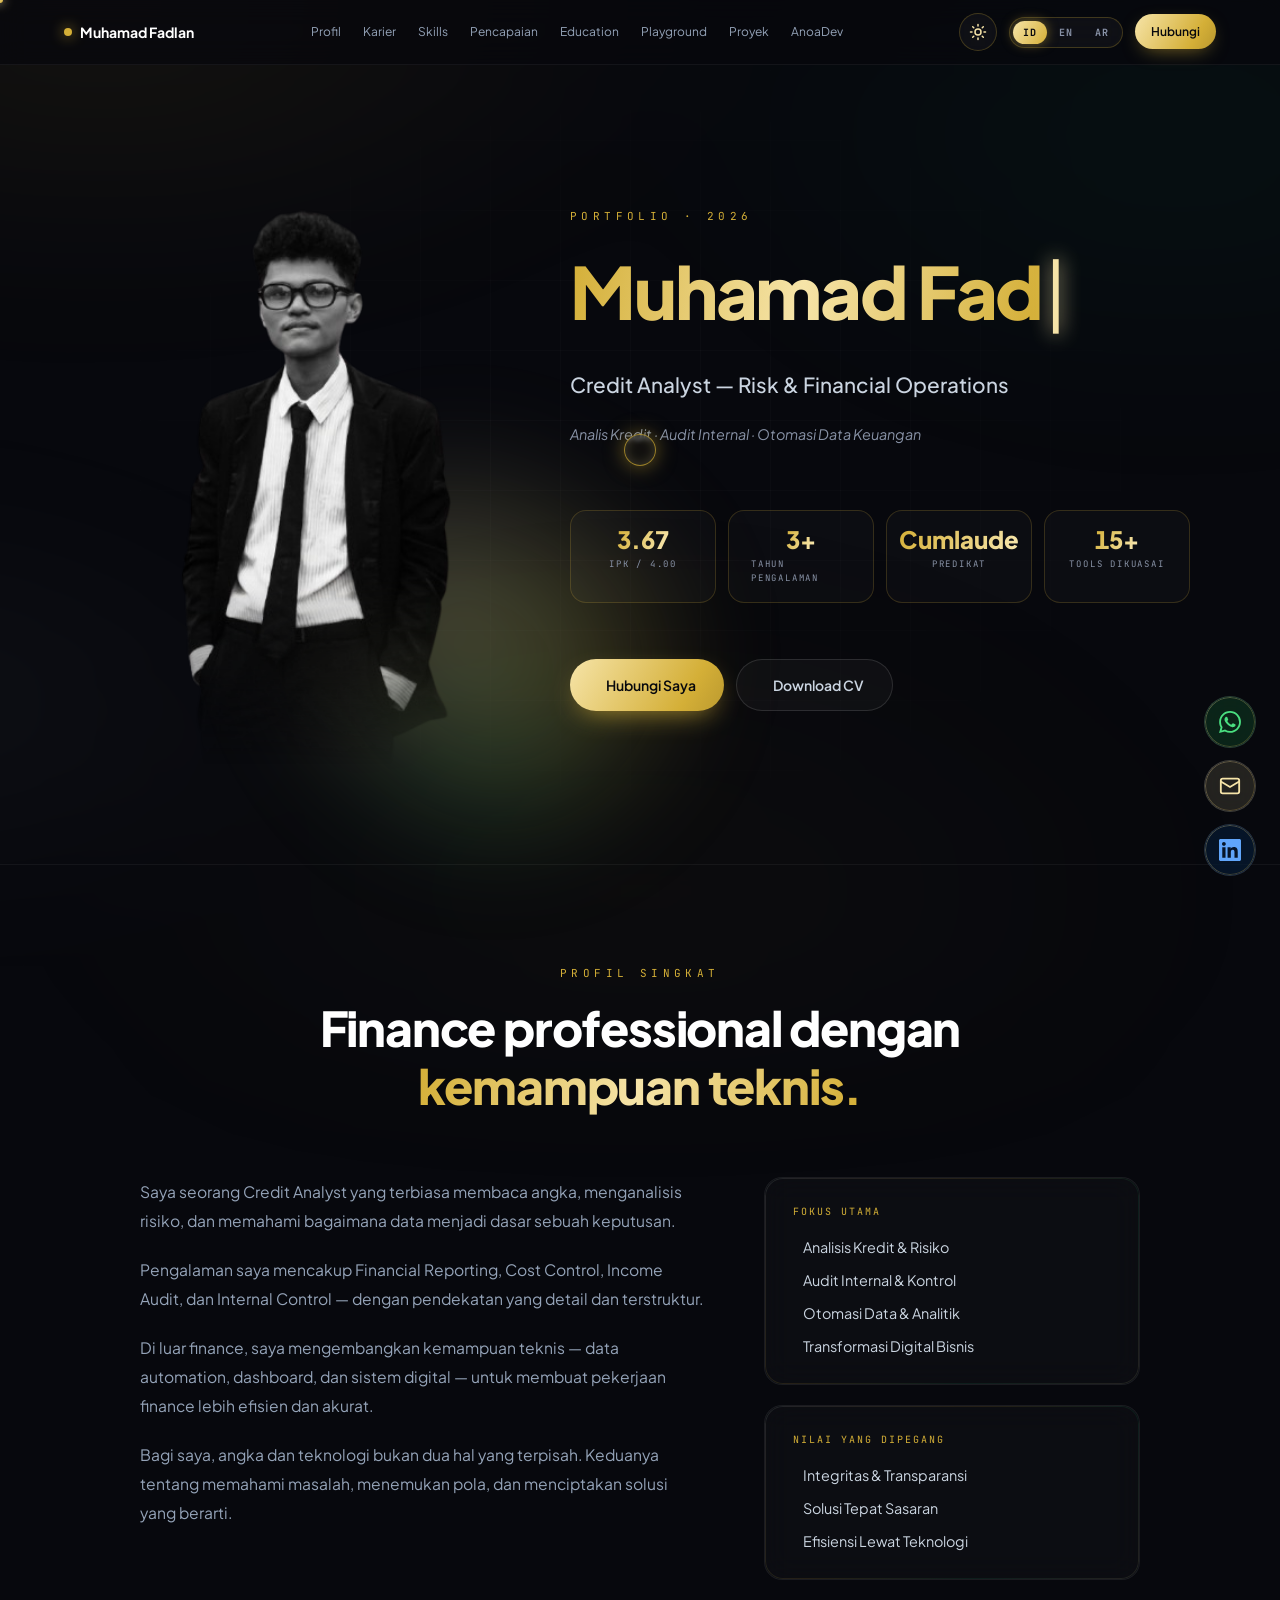
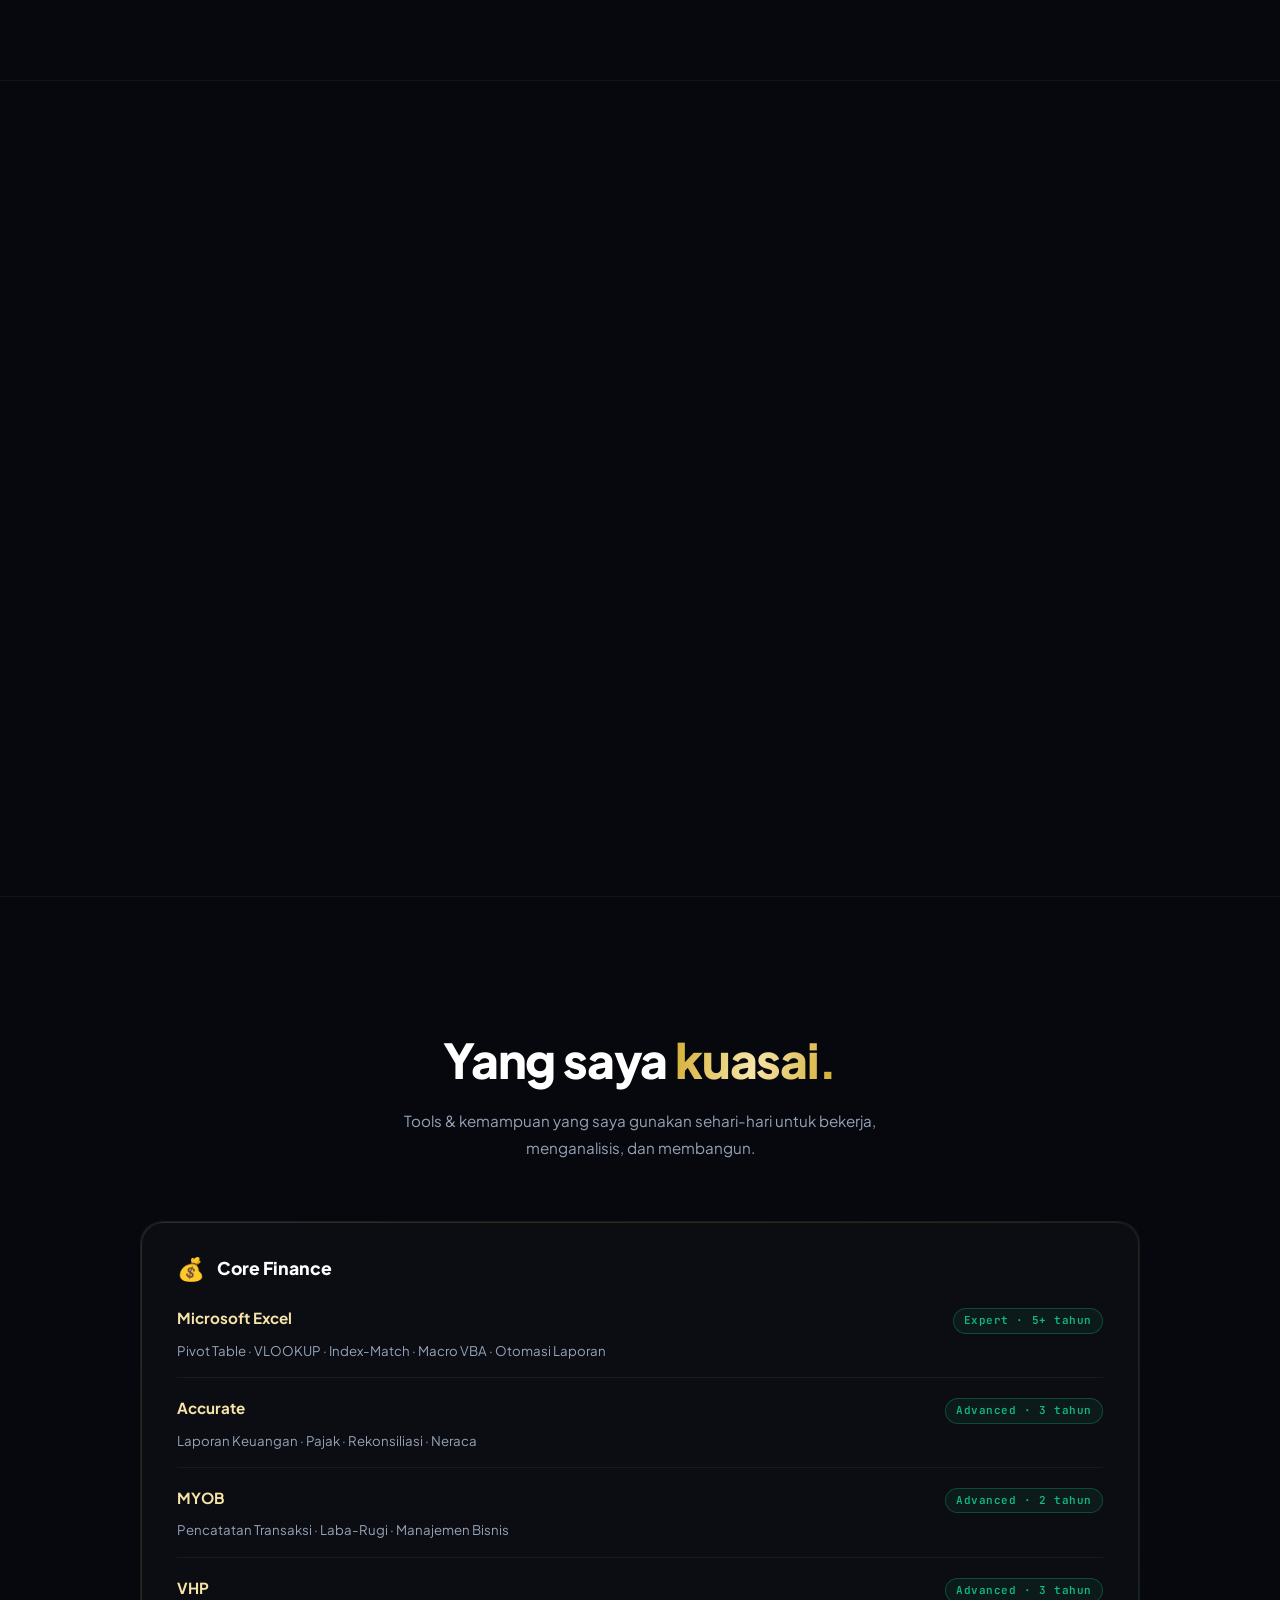
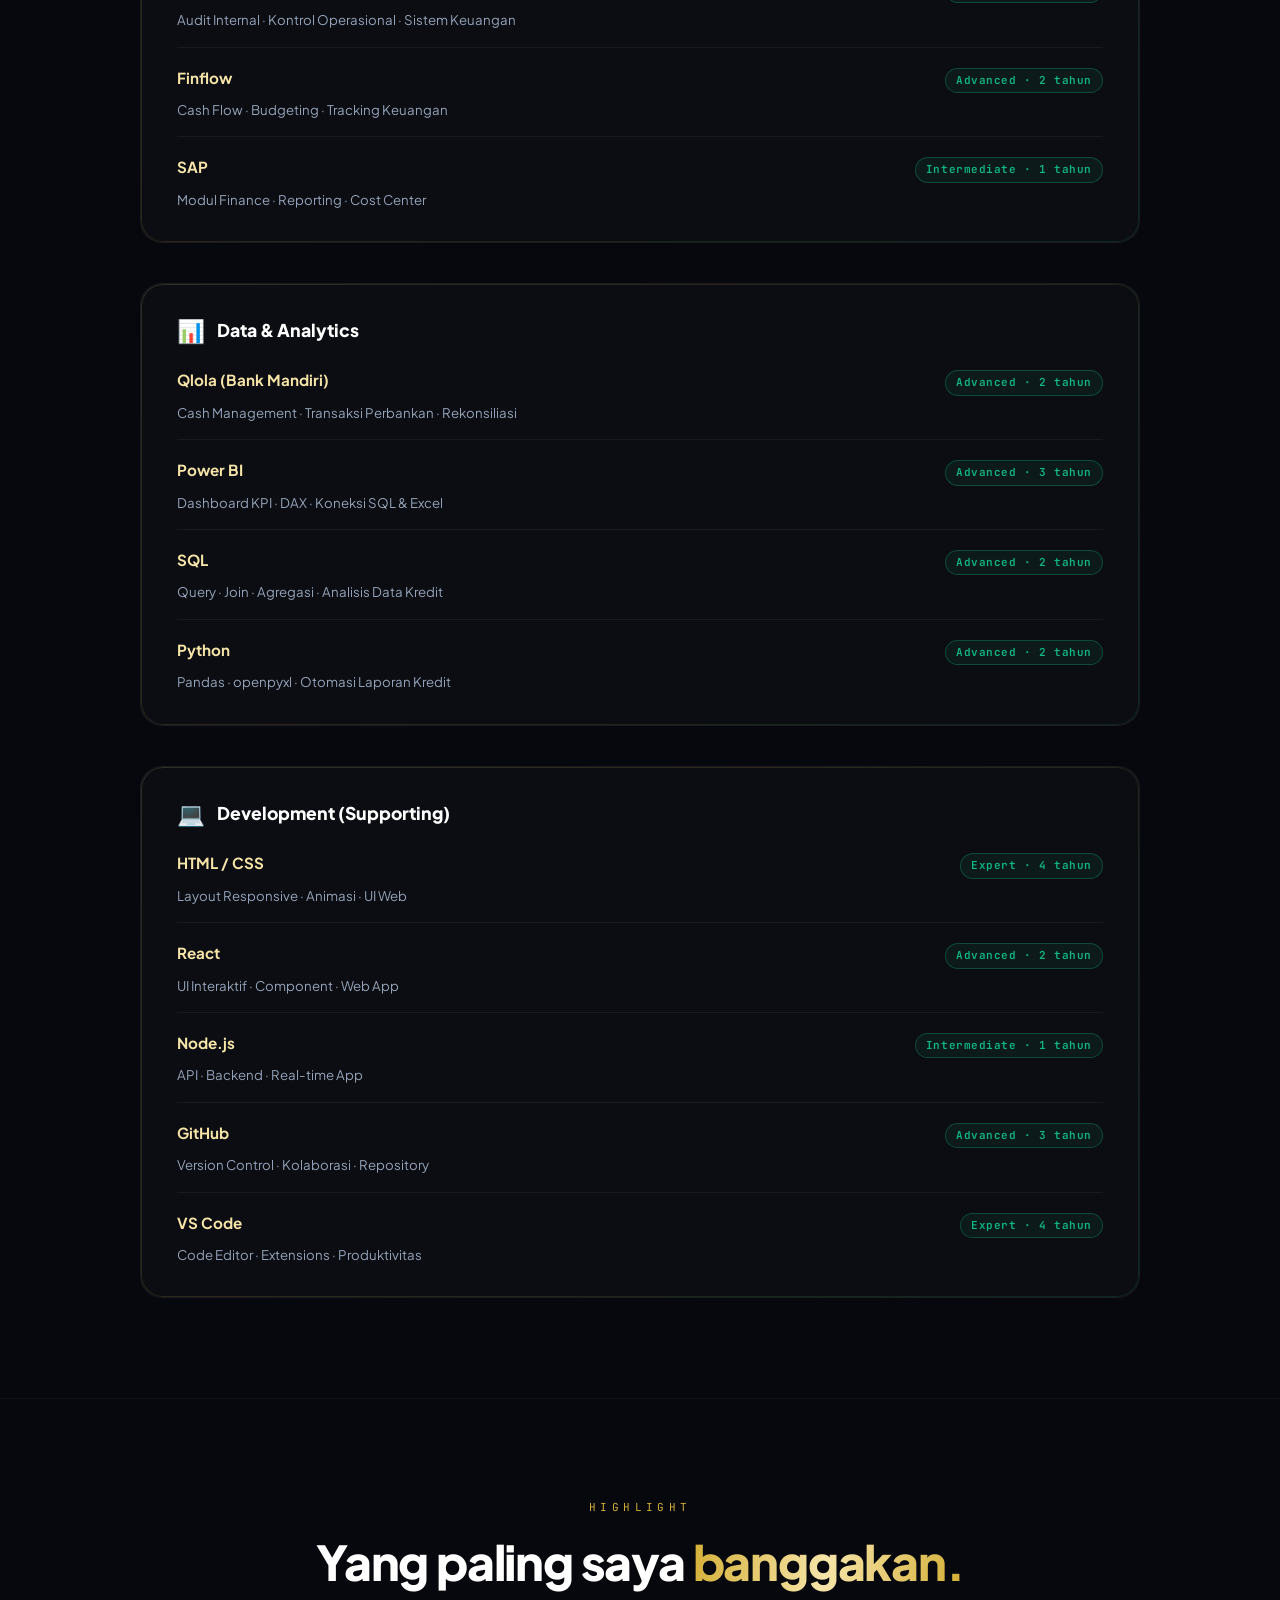
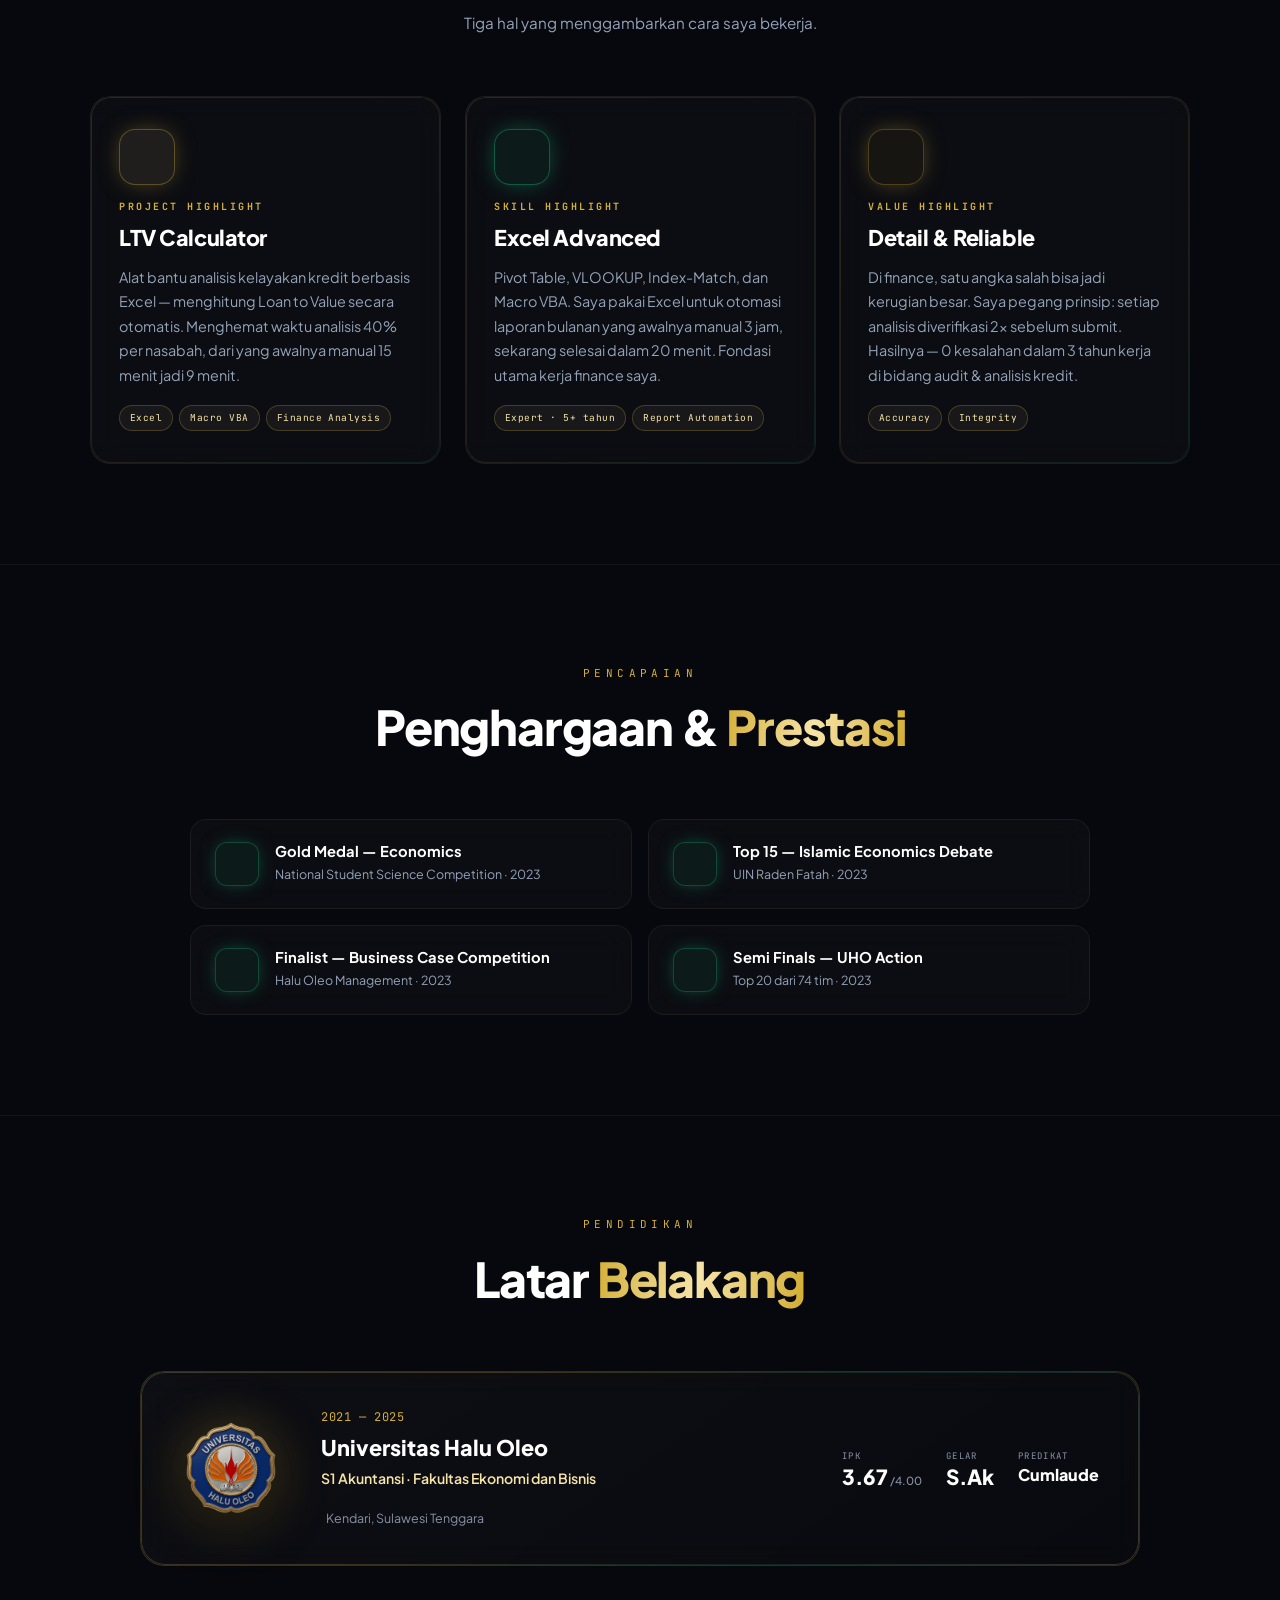
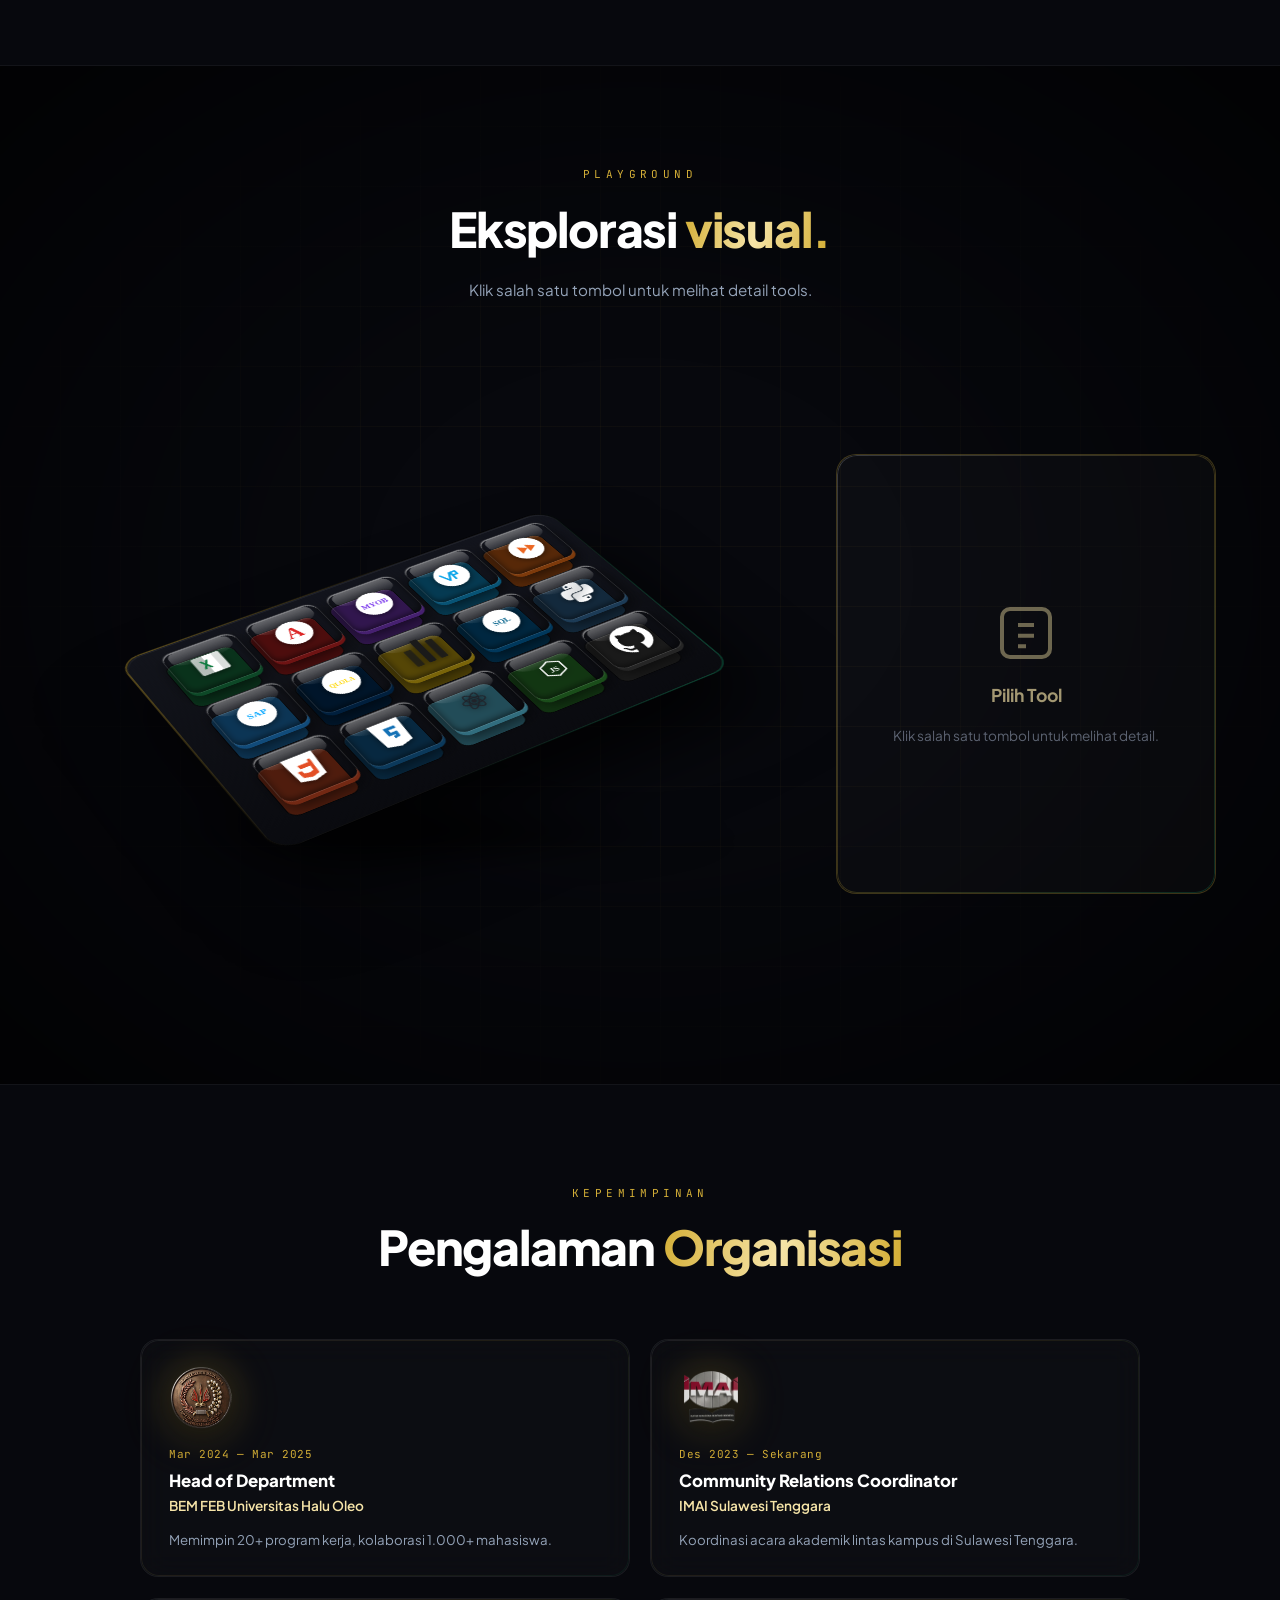
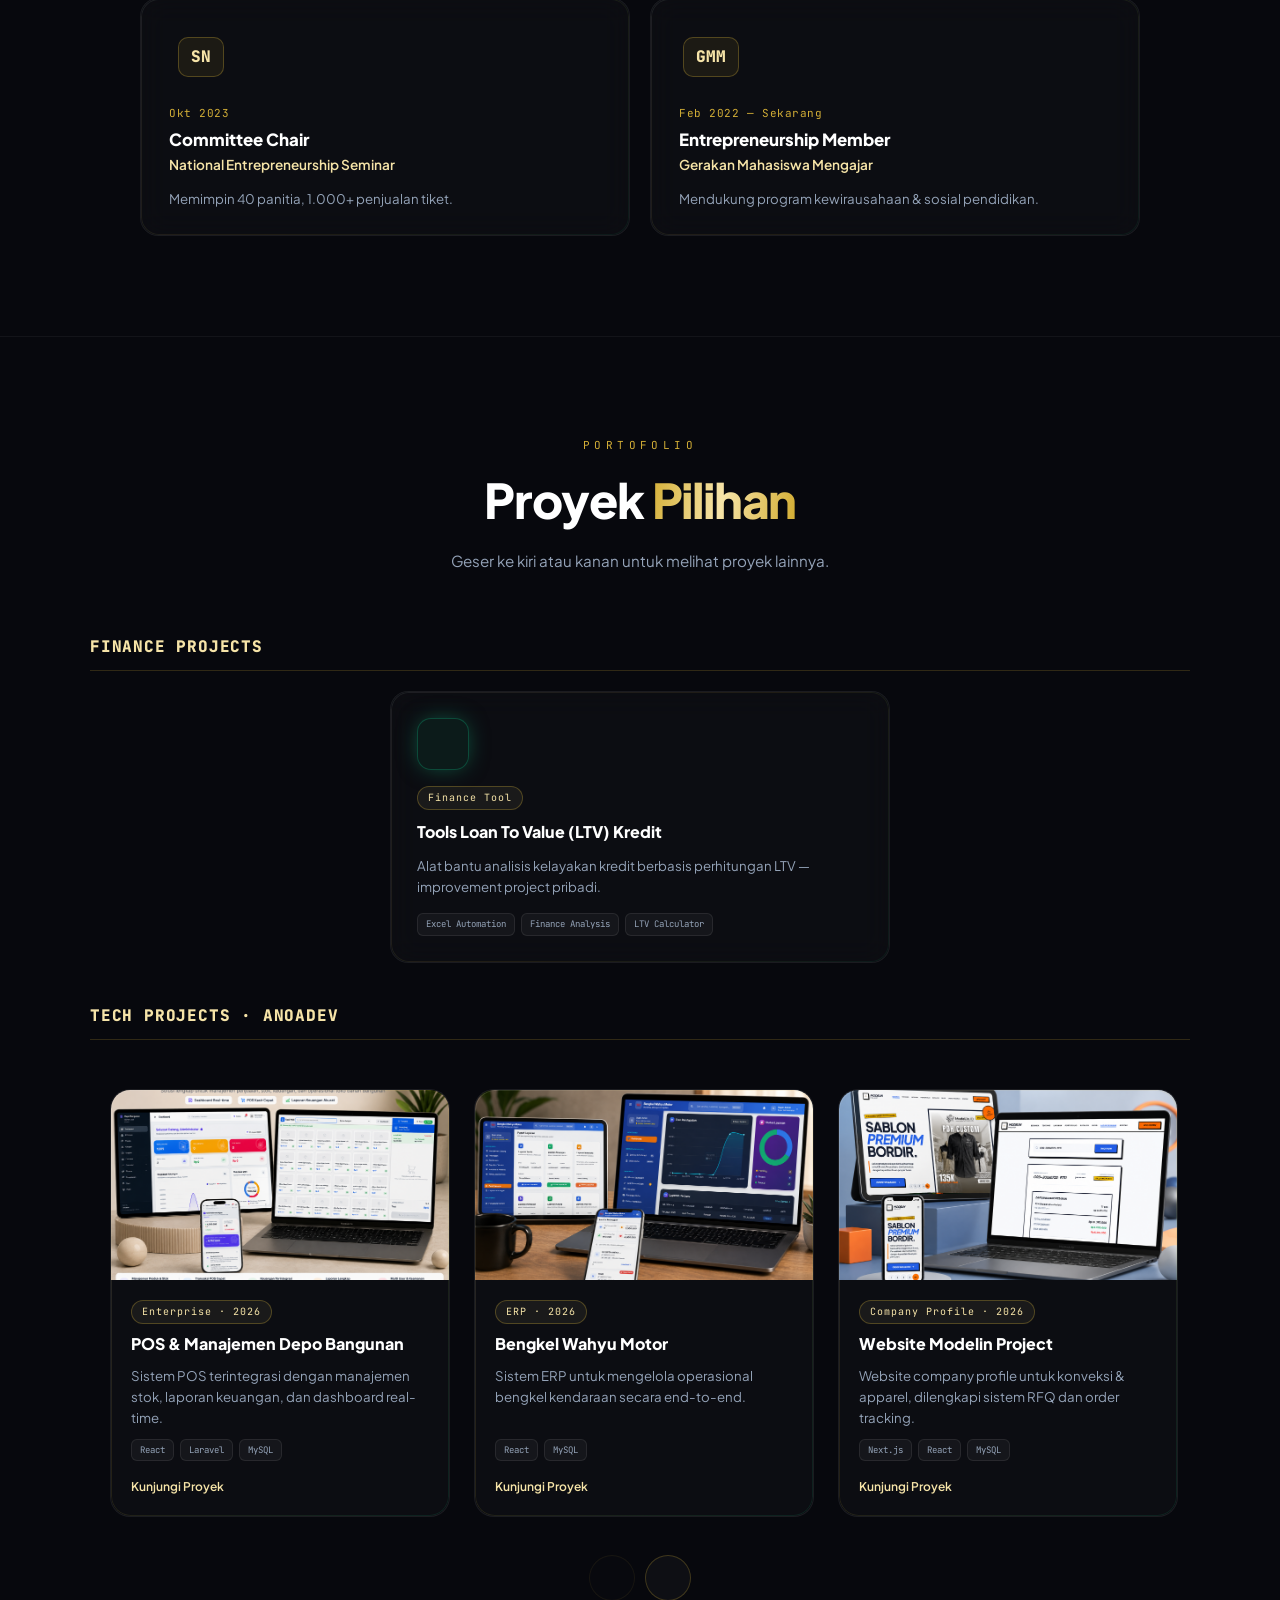
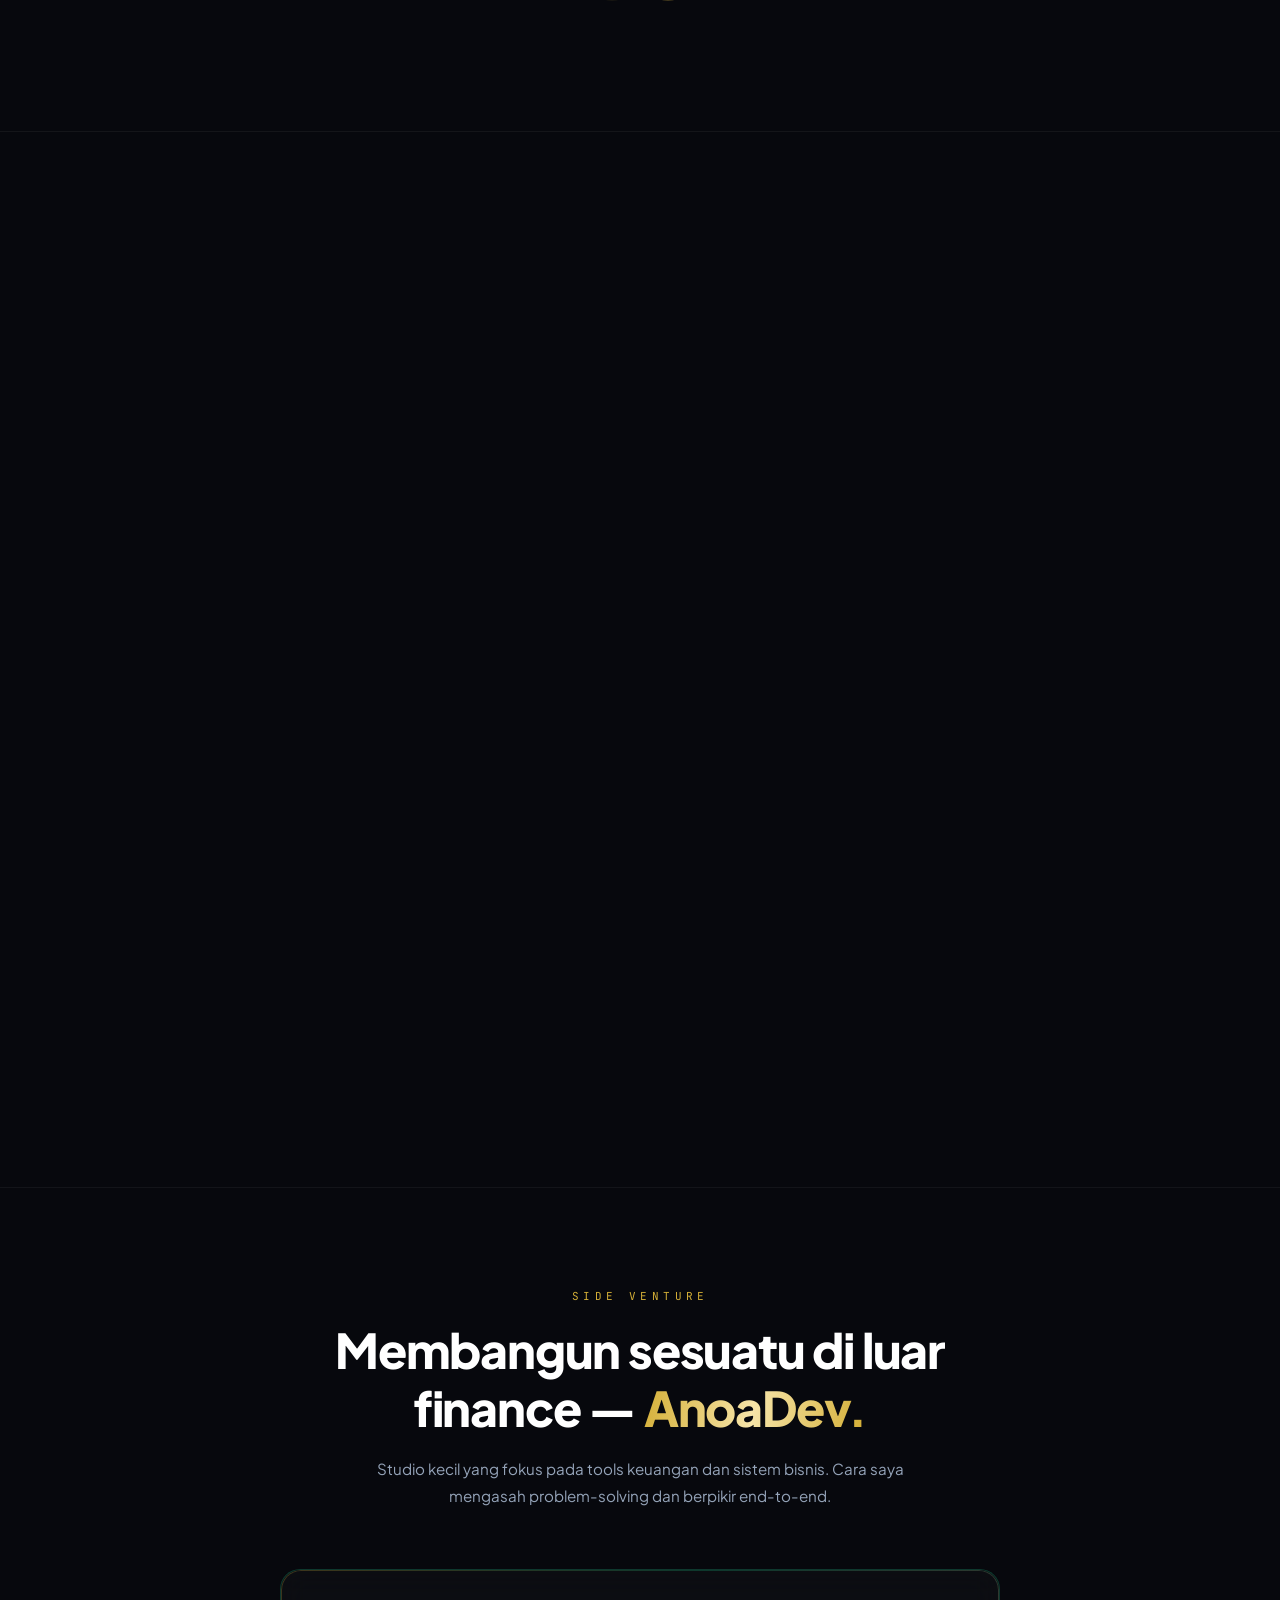
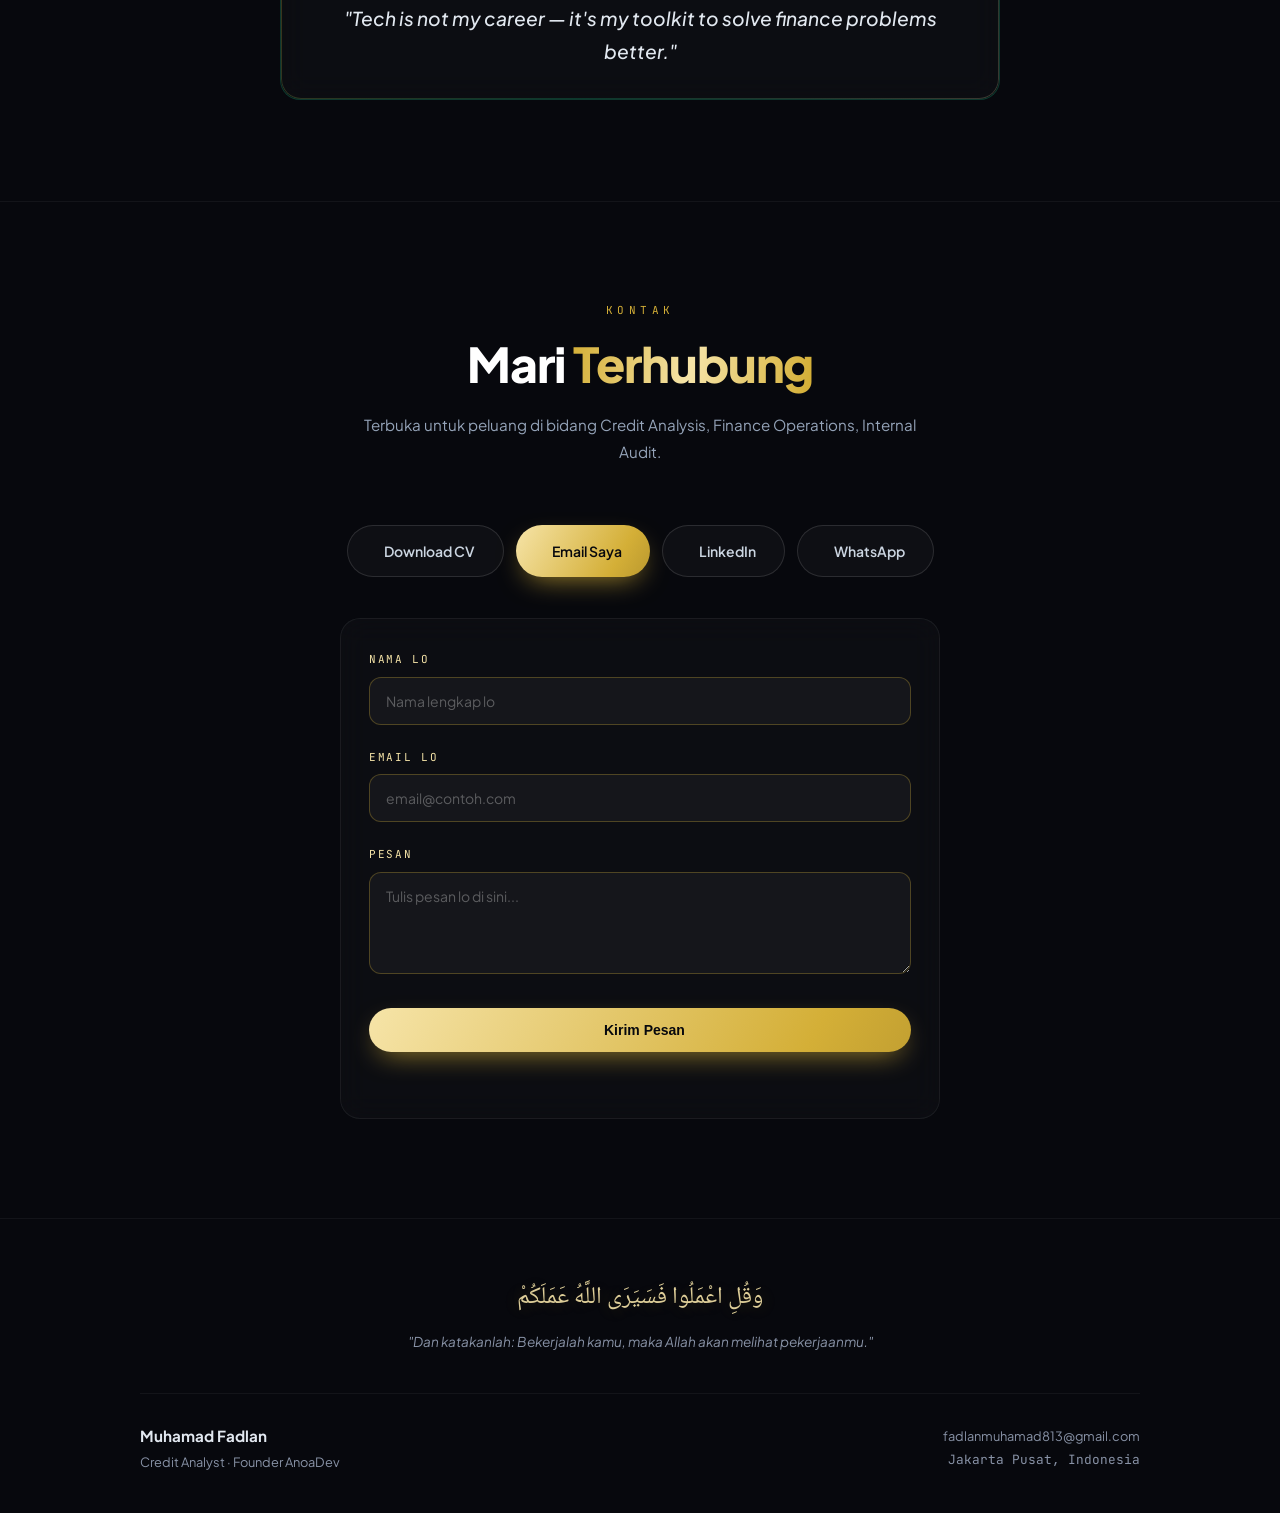
==== index.html @ ef78299b "Tambah form kontak & fix CSS" ====
<!doctype html>
<html lang="id">
  <head>
    <meta charset="UTF-8" />
    <meta name="viewport" content="width=device-width, initial-scale=1.0" />
    <title>Muhamad Fadlan — Credit Analyst & Financial Operations</title>
    <link rel="icon" type="image/png" href="foto logo fadlan/anoadev.png" />

    <meta property="og:type" content="website" />
    <meta property="og:title" content="Muhamad Fadlan — Credit Analyst" />
    <meta
      property="og:description"
      content="Credit Analyst & Financial Operations. Analisis kredit, audit internal, dan otomasi data."
    />
    <meta property="og:image" content="foto logo fadlan/fadlan-1.png" />
    <meta property="og:url" content="https://fadlan.dev" />
    <meta name="twitter:card" content="summary_large_image" />
    <meta name="twitter:title" content="Muhamad Fadlan — Credit Analyst" />
    <meta
      name="twitter:description"
      content="Credit Analyst & Financial Operations"
    />
    <meta name="twitter:image" content="foto logo fadlan/fadlan-1.png" />
    <meta
      name="description"
      content="Portfolio Muhamad Fadlan — Credit Analyst Centralized di WOM Finance. Ahli analisis kredit, audit internal, dan transformasi digital."
    />
    <meta name="author" content="Muhamad Fadlan" />
    <meta
      name="keywords"
      content="Credit Analyst, Muhamad Fadlan, Finance, Audit, Portfolio"
    />

    <script src="https://cdn.tailwindcss.com"></script>
    <link
      href="https://fonts.googleapis.com/css2?family=Plus+Jakarta+Sans:wght@300;400;500;600;700;800&family=JetBrains+Mono:wght@400;500&family=Noto+Naskh+Arabic:wght@400;700&display=swap"
      rel="stylesheet"
    />
    <script src="https://unpkg.com/lucide@latest"></script>

    <link rel="stylesheet" href="style.css" />
  </head>
  <body>
    <!-- SCROLL PROGRESS BAR -->
    <div class="scroll-progress" id="scrollProgress"></div>

    <!-- PARTICLE BACKGROUND -->
    <div class="particles-bg" id="particlesBg" aria-hidden="true"></div>

    <!-- CUSTOM CURSOR -->
    <div class="custom-cursor" id="customCursor"></div>
    <div class="custom-cursor-dot" id="customCursorDot"></div>

    <!-- LOADER -->
    <div id="loader" class="loader-screen">
      <div class="loader-aurora">
        <div class="loader-aurora-blob loader-aurora-blob--gold"></div>
        <div class="loader-aurora-blob loader-aurora-blob--emerald"></div>
        <div class="loader-aurora-blob loader-aurora-blob--gold2"></div>
      </div>
      <div class="loader-content">
        <div class="loader-logo">
          <div class="loader-line">
            <span class="loader-letter">M</span>
            <span class="loader-letter">U</span>
            <span class="loader-letter">H</span>
            <span class="loader-letter">A</span>
            <span class="loader-letter">M</span>
            <span class="loader-letter">A</span>
            <span class="loader-letter">D</span>
          </div>
          <div class="loader-line">
            <span class="loader-letter">F</span>
            <span class="loader-letter">A</span>
            <span class="loader-letter">D</span>
            <span class="loader-letter">L</span>
            <span class="loader-letter">A</span>
            <span class="loader-letter">N</span>
          </div>
        </div>
        <div class="loader-bar"><div class="loader-bar-fill"></div></div>
        <p class="loader-text">Portfolio 2026</p>
      </div>
    </div>

    <!-- HEADER -->
    <header class="site-header">
      <div class="site-header-inner">
        <a href="#top" class="site-logo">
          <span class="site-logo-dot"></span>
          <span>Muhamad Fadlan</span>
        </a>
        <nav class="site-nav">
          <a href="#profil" data-i18n="nav_profil">Profil</a>
          <a href="#karier" data-i18n="nav_karier">Karier</a>
          <a href="#skills" data-i18n="nav_skills">Skills</a>
          <a href="#pencapaian" data-i18n="nav_pencapaian">Pencapaian</a>
          <a href="#education" data-i18n="nav_education">Education</a>
          <a href="#playground" data-i18n="nav_playground">Playground</a>
          <a href="#project" data-i18n="nav_project">Proyek</a>
          <a href="#founder" data-i18n="nav_anoadev">AnoaDev</a>
        </nav>
        <div class="site-header-right">
          <button class="theme-toggle" id="themeToggle" aria-label="Ganti Tema">
            <svg
              class="theme-icon theme-icon--sun"
              xmlns="http://www.w3.org/2000/svg"
              viewBox="0 0 24 24"
              fill="none"
              stroke="currentColor"
              stroke-width="2"
              stroke-linecap="round"
              stroke-linejoin="round"
            >
              <circle cx="12" cy="12" r="4" />
              <path
                d="M12 2v2M12 20v2M4.93 4.93l1.41 1.41M17.66 17.66l1.41 1.41M2 12h2M20 12h2M6.34 17.66l-1.41 1.41M19.07 4.93l-1.41 1.41"
              />
            </svg>
            <svg
              class="theme-icon theme-icon--moon"
              xmlns="http://www.w3.org/2000/svg"
              viewBox="0 0 24 24"
              fill="none"
              stroke="currentColor"
              stroke-width="2"
              stroke-linecap="round"
              stroke-linejoin="round"
            >
              <path d="M21 12.79A9 9 0 1 1 11.21 3 7 7 0 0 0 21 12.79z" />
            </svg>
          </button>
          <div class="lang-switcher">
            <button class="lang-btn active" data-lang="id">ID</button>
            <button class="lang-btn" data-lang="en">EN</button>
            <button class="lang-btn" data-lang="ar">AR</button>
          </div>
          <a href="#kontak" class="site-cta" data-i18n="nav_kontak">Hubungi</a>
        </div>
      </div>
    </header>

    <!-- HERO -->
    <section id="top" class="hero-minimal">
      <div class="container-x">
        <div class="hero-layout">
          <div class="hero-photo-wrap">
            <div class="hero-photo-aura" data-parallax="0.3"></div>
            <img
              src="foto logo fadlan/fadlan-1.png"
              alt="Muhamad Fadlan"
              class="hero-photo"
              data-parallax="0.15"
              onerror="
                this.style.display = 'none';
                this.nextElementSibling.style.display = 'flex';
              "
            />
            <div class="hero-photo-fallback" style="display: none">
              <i
                data-lucide="user"
                class="w-12 h-12"
                style="color: #f6e4a8"
              ></i>
              <p class="mono text-xs" style="color: #f6e4a8">Foto belum ada</p>
            </div>
          </div>
          <div class="hero-text-wrap">
            <p class="hero-bismillah">بِسْمِ اللَّهِ الرَّحْمَٰنِ الرَّحِيمِ</p>
            <p class="hero-eyebrow reveal" data-i18n="hero_eyebrow">
              Portfolio · 2026
            </p>
            <h1 class="hero-title-minimal reveal">
              <span class="chrome-text" id="typingName"></span
              ><span class="typing-cursor">|</span>
            </h1>
            <p class="hero-role reveal" data-i18n="hero_role">
              Credit Analyst · Risk & Financial Operations
            </p>
            <p class="hero-role-id reveal" data-i18n="hero_role_id">
              Fokus di analisis kredit, audit internal, dan otomasi data
            </p>
            <div class="hero-stats reveal">
              <div class="hero-stat">
                <span
                  class="hero-stat-value"
                  data-count="3.67"
                  data-decimals="2"
                  >0</span
                >
                <span class="hero-stat-label" data-i18n="stat_ipk"
                  >IPK / 4.00</span
                >
              </div>
              <div class="hero-stat">
                <span class="hero-stat-value" data-count="3" data-suffix="+"
                  >0</span
                >
                <span class="hero-stat-label" data-i18n="stat_exp"
                  >Tahun Pengalaman</span
                >
              </div>
              <div class="hero-stat">
                <span class="hero-stat-value" data-text="Cumlaude"
                  >Cumlaude</span
                >
                <span class="hero-stat-label" data-i18n="stat_predikat"
                  >Predikat</span
                >
              </div>
              <div class="hero-stat">
                <span class="hero-stat-value" data-count="15" data-suffix="+"
                  >0</span
                >
                <span class="hero-stat-label" data-i18n="stat_tools"
                  >Tools Dikuasai</span
                >
              </div>
            </div>
            <div class="hero-cta reveal">
              <a href="#kontak" class="btn-chrome">
                <i data-lucide="send" class="w-4 h-4"></i>
                <span data-i18n="cta_contact">Hubungi Saya</span>
              </a>
              <a href="cv.pdf" download class="btn-ghost">
                <i
                  data-lucide="download"
                  class="w-4 h-4"
                  style="color: #f6e4a8"
                ></i>
                <span data-i18n="cta_cv">Download CV</span>
              </a>
            </div>
          </div>
        </div>
      </div>
    </section>

    <!-- PROFIL -->
    <section id="profil" class="section-profil">
      <div class="container-x">
        <div class="section-head">
          <p class="section-eyebrow reveal" data-i18n="profil_eyebrow">
            Profil Singkat
          </p>
          <h2 class="section-title reveal">
            <span data-i18n="profil_title_1">Finance professional dengan</span>
            <span class="chrome-text" data-i18n="profil_title_2"
              >kemampuan teknis.</span
            >
          </h2>
        </div>
        <div class="profil-grid">
          <div class="profil-text">
            <p class="reveal" data-i18n="profil_p1">
              Saya seorang <strong>Credit Analyst</strong> yang terbiasa membaca
              angka, menganalisis risiko, dan memahami bagaimana data menjadi
              dasar sebuah keputusan.
            </p>
            <p class="reveal" data-i18n="profil_p2">
              Pengalaman saya mencakup
              <strong>Financial Reporting, Cost Control, Income Audit,</strong>
              dan <strong>Internal Control</strong> — dengan pendekatan yang
              detail dan terstruktur.
            </p>
            <p class="reveal" data-i18n="profil_p3">
              Di luar finance, saya mengembangkan kemampuan teknis —
              <strong>data automation, dashboard, dan sistem digital</strong> —
              untuk membuat pekerjaan finance lebih efisien dan akurat.
            </p>
            <p class="reveal" data-i18n="profil_p4">
              Bagi saya, angka dan teknologi bukan dua hal yang terpisah.
              Keduanya tentang
              <strong
                >memahami masalah, menemukan pola, dan menciptakan solusi yang
                berarti.</strong
              >
            </p>
          </div>
          <div class="profil-cards">
            <div class="profil-card reveal">
              <p class="profil-card-title" data-i18n="profil_focus">
                Fokus Utama
              </p>
              <ul class="profil-list">
                <li>
                  <i data-lucide="check-circle-2" class="w-4 h-4"></i>
                  <span data-i18n="focus_1">Analisis Kredit & Risiko</span>
                </li>
                <li>
                  <i data-lucide="check-circle-2" class="w-4 h-4"></i>
                  <span data-i18n="focus_2">Audit Internal & Kontrol</span>
                </li>
                <li>
                  <i data-lucide="check-circle-2" class="w-4 h-4"></i>
                  <span data-i18n="focus_3">Otomasi Data & Analitik</span>
                </li>
                <li>
                  <i data-lucide="check-circle-2" class="w-4 h-4"></i>
                  <span data-i18n="focus_4">Transformasi Digital Bisnis</span>
                </li>
              </ul>
            </div>
            <div class="profil-card reveal">
              <p class="profil-card-title" data-i18n="profil_values">
                Nilai yang Dipegang
              </p>
              <ul class="profil-list">
                <li>
                  <i data-lucide="shield-check" class="w-4 h-4"></i>
                  <span data-i18n="value_1">Integritas & Transparansi</span>
                </li>
                <li>
                  <i data-lucide="target" class="w-4 h-4"></i>
                  <span data-i18n="value_2">Solusi Tepat Sasaran</span>
                </li>
                <li>
                  <i data-lucide="zap" class="w-4 h-4"></i>
                  <span data-i18n="value_3">Efisiensi Lewat Teknologi</span>
                </li>
              </ul>
            </div>
          </div>
        </div>
      </div>
    </section>

    <!-- KARIER -->
    <section id="karier" class="section-karier">
      <div class="container-x">
        <div class="section-head">
          <p class="section-eyebrow reveal" data-i18n="karier_eyebrow">
            Perjalanan Karier
          </p>
          <h2 class="section-title reveal">
            <span data-i18n="karier_title_1">Pengalaman</span>
            <span class="chrome-text" data-i18n="karier_title_2">Kerja</span>
          </h2>
          <p class="section-desc reveal" data-i18n="karier_desc">
            Jejak profesional dari dunia audit hingga analisis kredit.
          </p>
        </div>
        <div class="timeline-h reveal">
          <div class="timeline-line"></div>
          <div class="timeline-item">
            <div class="timeline-dot"></div>
            <p class="timeline-year">2024</p>
            <div class="timeline-card">
              <h3 class="timeline-role" data-i18n="karier_101_role">
                Accounting Intern
              </h3>
              <p class="timeline-company">THE 101 Jakarta Airport CBC</p>
              <p class="timeline-loc" data-i18n="karier_101_loc">Tangerang</p>
              <ul class="timeline-points">
                <li data-i18n="karier_101_p1">
                  Kontrol 100+ item inventaris F&B
                </li>
                <li data-i18n="karier_101_p2">
                  Rekonsiliasi fisik vs sistem, akurasi &gt;95%
                </li>
                <li data-i18n="karier_101_p3">
                  Evaluasi 10.000+ transaksi harian
                </li>
              </ul>
            </div>
          </div>
          <div class="timeline-item">
            <div class="timeline-dot"></div>
            <p class="timeline-year">2025</p>
            <div class="timeline-card">
              <h3 class="timeline-role" data-i18n="karier_nna_role">
                Accounting Staff
              </h3>
              <p class="timeline-company">National Nutrition Agency</p>
              <p class="timeline-loc" data-i18n="karier_nna_loc">Wakatobi</p>
              <ul class="timeline-points">
                <li data-i18n="karier_nna_p1">
                  Eksekusi 30+ pembayaran bulanan via Qlola
                </li>
                <li data-i18n="karier_nna_p2">
                  Rekonsiliasi 25+ transaksi, laporan 30% lebih cepat
                </li>
                <li data-i18n="karier_nna_p3">Audit 100+ faktur mingguan</li>
              </ul>
            </div>
          </div>
          <div class="timeline-item">
            <div class="timeline-dot"></div>
            <p class="timeline-year">2026</p>
            <div class="timeline-card timeline-card--active">
              <h3 class="timeline-role" data-i18n="karier_wom_role">
                Credit Analyst Centralized
              </h3>
              <p class="timeline-company">WOM Finance</p>
              <p class="timeline-loc" data-i18n="karier_wom_loc">
                Jakarta Pusat
              </p>
              <ul class="timeline-points">
                <li data-i18n="karier_wom_p1">
                  Analisis kelayakan kredit nasabah
                </li>
                <li data-i18n="karier_wom_p2">
                  Verifikasi data & rekomendasi approval
                </li>
                <li data-i18n="karier_wom_p3">
                  Koordinasi dengan sales & marketing
                </li>
                <li data-i18n="karier_wom_p4">
                  Laporan analisis kredit harian & mingguan
                </li>
              </ul>
            </div>
          </div>
          <div class="timeline-item timeline-item--future">
            <div class="timeline-dot"></div>
            <p class="timeline-year" data-i18n="karier_next_year">Next</p>
            <div class="timeline-card timeline-card--future">
              <h3 class="timeline-role" data-i18n="karier_future">
                Open for opportunities
              </h3>
              <p class="timeline-company" data-i18n="karier_future_desc">
                Finance · Risk · Audit
              </p>
            </div>
          </div>
        </div>
      </div>
    </section>
    <!-- SKILLS -->
    <section id="skills" class="section-skills">
      <div class="container-x">
        <div class="section-head">
          <p class="section-eyebrow reveal" data-i18n="skills_eyebrow">
            Skills & Tools
          </p>
          <h2 class="section-title reveal">
            <span data-i18n="skills_title_1">Yang saya</span>
            <span class="chrome-text" data-i18n="skills_title_2">kuasai.</span>
          </h2>
          <p class="section-desc reveal" data-i18n="skills_desc">
            Tools & kemampuan yang saya gunakan sehari-hari untuk bekerja,
            menganalisis, dan membangun.
          </p>
        </div>
        <div class="skills-grid reveal">
          <div class="skill-category">
            <h3 class="skill-cat-title">
              <span class="skill-cat-icon">💰</span>
              <span data-i18n="skills_cat_finance">Core Finance</span>
            </h3>
            <div class="skill-list">
              <div class="skill-row">
                <div class="skill-row-head">
                  <span class="skill-name">Microsoft Excel</span>
                  <span class="skill-level" data-i18n="skill_excel_level"
                    >Expert · 5+ tahun</span
                  >
                </div>
                <p class="skill-detail" data-i18n="skill_excel_detail">
                  Pivot Table · VLOOKUP · Index-Match · Macro VBA · Otomasi
                  Laporan
                </p>
              </div>
              <div class="skill-row">
                <div class="skill-row-head">
                  <span class="skill-name">Accurate</span>
                  <span class="skill-level" data-i18n="skill_accurate_level"
                    >Advanced · 3 tahun</span
                  >
                </div>
                <p class="skill-detail" data-i18n="skill_accurate_detail">
                  Laporan Keuangan · Pajak · Rekonsiliasi · Neraca
                </p>
              </div>
              <div class="skill-row">
                <div class="skill-row-head">
                  <span class="skill-name">MYOB</span>
                  <span class="skill-level" data-i18n="skill_myob_level"
                    >Advanced · 2 tahun</span
                  >
                </div>
                <p class="skill-detail" data-i18n="skill_myob_detail">
                  Pencatatan Transaksi · Laba-Rugi · Manajemen Bisnis
                </p>
              </div>
              <div class="skill-row">
                <div class="skill-row-head">
                  <span class="skill-name">VHP</span>
                  <span class="skill-level" data-i18n="skill_vhp_level"
                    >Advanced · 3 tahun</span
                  >
                </div>
                <p class="skill-detail" data-i18n="skill_vhp_detail">
                  Audit Internal · Kontrol Operasional · Sistem Keuangan
                </p>
              </div>
              <div class="skill-row">
                <div class="skill-row-head">
                  <span class="skill-name">Finflow</span>
                  <span class="skill-level" data-i18n="skill_finflow_level"
                    >Advanced · 2 tahun</span
                  >
                </div>
                <p class="skill-detail" data-i18n="skill_finflow_detail">
                  Cash Flow · Budgeting · Tracking Keuangan
                </p>
              </div>
              <div class="skill-row">
                <div class="skill-row-head">
                  <span class="skill-name">SAP</span>
                  <span class="skill-level" data-i18n="skill_sap_level"
                    >Intermediate · 1 tahun</span
                  >
                </div>
                <p class="skill-detail" data-i18n="skill_sap_detail">
                  Modul Finance · Reporting · Cost Center
                </p>
              </div>
            </div>
          </div>
          <div class="skill-category">
            <h3 class="skill-cat-title">
              <span class="skill-cat-icon">📊</span>
              <span data-i18n="skills_cat_data">Data & Analytics</span>
            </h3>
            <div class="skill-list">
              <div class="skill-row">
                <div class="skill-row-head">
                  <span class="skill-name">Qlola (Bank Mandiri)</span>
                  <span class="skill-level" data-i18n="skill_qlola_level"
                    >Advanced · 2 tahun</span
                  >
                </div>
                <p class="skill-detail" data-i18n="skill_qlola_detail">
                  Cash Management · Transaksi Perbankan · Rekonsiliasi
                </p>
              </div>
              <div class="skill-row">
                <div class="skill-row-head">
                  <span class="skill-name">Power BI</span>
                  <span class="skill-level" data-i18n="skill_powerbi_level"
                    >Advanced · 3 tahun</span
                  >
                </div>
                <p class="skill-detail" data-i18n="skill_powerbi_detail">
                  Dashboard KPI · DAX · Koneksi SQL & Excel
                </p>
              </div>
              <div class="skill-row">
                <div class="skill-row-head">
                  <span class="skill-name">SQL</span>
                  <span class="skill-level" data-i18n="skill_sql_level"
                    >Advanced · 2 tahun</span
                  >
                </div>
                <p class="skill-detail" data-i18n="skill_sql_detail">
                  Query · Join · Agregasi · Analisis Data Kredit
                </p>
              </div>
              <div class="skill-row">
                <div class="skill-row-head">
                  <span class="skill-name">Python</span>
                  <span class="skill-level" data-i18n="skill_python_level"
                    >Advanced · 2 tahun</span
                  >
                </div>
                <p class="skill-detail" data-i18n="skill_python_detail">
                  Pandas · openpyxl · Otomasi Laporan Kredit
                </p>
              </div>
            </div>
          </div>
          <div class="skill-category">
            <h3 class="skill-cat-title">
              <span class="skill-cat-icon">💻</span>
              <span data-i18n="skills_cat_dev">Development (Supporting)</span>
            </h3>
            <div class="skill-list">
              <div class="skill-row">
                <div class="skill-row-head">
                  <span class="skill-name">HTML / CSS</span>
                  <span class="skill-level" data-i18n="skill_html_level"
                    >Expert · 4 tahun</span
                  >
                </div>
                <p class="skill-detail" data-i18n="skill_html_detail">
                  Layout Responsive · Animasi · UI Web
                </p>
              </div>
              <div class="skill-row">
                <div class="skill-row-head">
                  <span class="skill-name">React</span>
                  <span class="skill-level" data-i18n="skill_react_level"
                    >Advanced · 2 tahun</span
                  >
                </div>
                <p class="skill-detail" data-i18n="skill_react_detail">
                  UI Interaktif · Component · Web App
                </p>
              </div>
              <div class="skill-row">
                <div class="skill-row-head">
                  <span class="skill-name">Node.js</span>
                  <span class="skill-level" data-i18n="skill_node_level"
                    >Intermediate · 1 tahun</span
                  >
                </div>
                <p class="skill-detail" data-i18n="skill_node_detail">
                  API · Backend · Real-time App
                </p>
              </div>
              <div class="skill-row">
                <div class="skill-row-head">
                  <span class="skill-name">GitHub</span>
                  <span class="skill-level" data-i18n="skill_github_level"
                    >Advanced · 3 tahun</span
                  >
                </div>
                <p class="skill-detail" data-i18n="skill_github_detail">
                  Version Control · Kolaborasi · Repository
                </p>
              </div>
              <div class="skill-row">
                <div class="skill-row-head">
                  <span class="skill-name">VS Code</span>
                  <span class="skill-level" data-i18n="skill_vscode_level"
                    >Expert · 4 tahun</span
                  >
                </div>
                <p class="skill-detail" data-i18n="skill_vscode_detail">
                  Code Editor · Extensions · Produktivitas
                </p>
              </div>
            </div>
          </div>
        </div>
      </div>
    </section>


        <!-- ============================================================
         HIGHLIGHT SECTION
         ============================================================ -->
    <section id="highlight" class="section-highlight">
      <div class="container-x">
        <div class="section-head">
          <p class="section-eyebrow reveal" data-i18n="hl_eyebrow">Highlight</p>
          <h2 class="section-title reveal">
            <span data-i18n="hl_title_1">Yang paling saya</span>
            <span class="chrome-text" data-i18n="hl_title_2">banggakan.</span>
          </h2>
          <p class="section-desc reveal" data-i18n="hl_desc">
            Tiga hal yang menggambarkan cara saya bekerja.
          </p>
        </div>

        <div class="hl-grid">
          <!-- CARD 1: PROJECT HIGHLIGHT -->
          <div class="hl-card reveal">
            <div class="hl-icon">
              <i data-lucide="calculator" class="w-6 h-6"></i>
            </div>
            <p class="hl-label" data-i18n="hl_1_label">PROJECT HIGHLIGHT</p>
            <h3 class="hl-title" data-i18n="hl_1_title">LTV Calculator</h3>
            <p class="hl-text" data-i18n="hl_1_text">
              Alat bantu analisis kelayakan kredit berbasis Excel — menghitung Loan to Value secara otomatis. Menghemat waktu analisis 40% per nasabah, dari yang awalnya manual 15 menit jadi 9 menit.
            </p>
            <div class="hl-tags">
              <span>Excel</span>
              <span>Macro VBA</span>
              <span data-i18n="hl_1_tag3">Finance Analysis</span>
            </div>
          </div>

          <!-- CARD 2: SKILL HIGHLIGHT -->
          <div class="hl-card reveal">
            <div class="hl-icon hl-icon--emerald">
              <i data-lucide="bar-chart-3" class="w-6 h-6"></i>
            </div>
            <p class="hl-label" data-i18n="hl_2_label">SKILL HIGHLIGHT</p>
            <h3 class="hl-title" data-i18n="hl_2_title">Excel Advanced</h3>
            <p class="hl-text" data-i18n="hl_2_text">
              Pivot Table, VLOOKUP, Index-Match, dan Macro VBA. Saya pakai Excel untuk otomasi laporan bulanan yang awalnya manual 3 jam, sekarang selesai dalam 20 menit. Fondasi utama kerja finance saya.
            </p>
            <div class="hl-tags">
              <span data-i18n="hl_2_tag1">Expert · 5+ tahun</span>
              <span data-i18n="hl_2_tag2">Report Automation</span>
            </div>
          </div>

          <!-- CARD 3: VALUE HIGHLIGHT -->
          <div class="hl-card reveal">
            <div class="hl-icon hl-icon--gold">
              <i data-lucide="shield-check" class="w-6 h-6"></i>
            </div>
            <p class="hl-label" data-i18n="hl_3_label">VALUE HIGHLIGHT</p>
            <h3 class="hl-title" data-i18n="hl_3_title">Detail & Reliable</h3>
            <p class="hl-text" data-i18n="hl_3_text">
              Di finance, satu angka salah bisa jadi kerugian besar. Saya pegang prinsip: setiap analisis diverifikasi 2x sebelum submit. Hasilnya — 0 kesalahan dalam 3 tahun kerja di bidang audit & analisis kredit.
            </p>
            <div class="hl-tags">
              <span data-i18n="hl_3_tag1">Accuracy</span>
              <span data-i18n="hl_3_tag2">Integrity</span>
            </div>
          </div>
        </div>
      </div>
    </section>

    <!-- PENCAPAIAN -->
    <section id="pencapaian" class="section-pencapaian">
      <div class="container-x">
        <div class="section-head">
          <p class="section-eyebrow reveal" data-i18n="pencapaian_eyebrow">
            Pencapaian
          </p>
          <h2 class="section-title reveal">
            <span data-i18n="pencapaian_title_1">Penghargaan &</span>
            <span class="chrome-text" data-i18n="pencapaian_title_2"
              >Prestasi</span
            >
          </h2>
        </div>
        <div class="pencapaian-grid">
          <div class="pencapaian-card reveal">
            <div class="pencapaian-icon">
              <i data-lucide="award" class="w-5 h-5"></i>
            </div>
            <div>
              <h4 data-i18n="award_1_title">Gold Medal — Economics</h4>
              <p data-i18n="award_1_sub">
                National Student Science Competition · 2023
              </p>
            </div>
          </div>
          <div class="pencapaian-card reveal">
            <div class="pencapaian-icon">
              <i data-lucide="medal" class="w-5 h-5"></i>
            </div>
            <div>
              <h4 data-i18n="award_2_title">
                Top 15 — Islamic Economics Debate
              </h4>
              <p>UIN Raden Fatah · 2023</p>
            </div>
          </div>
          <div class="pencapaian-card reveal">
            <div class="pencapaian-icon">
              <i data-lucide="trophy" class="w-5 h-5"></i>
            </div>
            <div>
              <h4 data-i18n="award_3_title">
                Finalist — Business Case Competition
              </h4>
              <p>Halu Oleo Management · 2023</p>
            </div>
          </div>
          <div class="pencapaian-card reveal">
            <div class="pencapaian-icon">
              <i data-lucide="target" class="w-5 h-5"></i>
            </div>
            <div>
              <h4 data-i18n="award_4_title">Semi Finals — UHO Action</h4>
              <p data-i18n="award_4_sub">Top 20 dari 74 tim · 2023</p>
            </div>
          </div>
        </div>
      </div>
    </section>

    <!-- EDUCATION -->
    <section id="education" class="section-education">
      <div class="container-x">
        <div class="section-head">
          <p class="section-eyebrow reveal" data-i18n="edu_eyebrow">
            Pendidikan
          </p>
          <h2 class="section-title reveal">
            <span data-i18n="edu_title_1">Latar</span>
            <span class="chrome-text" data-i18n="edu_title_2">Belakang</span>
          </h2>
        </div>
        <div class="edu-card reveal">
          <div class="edu-logo">
            <img
              src="foto logo fadlan/uho.png"
              alt="Universitas Halu Oleo"
              onerror="
                this.style.display = 'none';
                this.nextElementSibling.style.display = 'flex';
              "
            />
            <div class="edu-logo-fallback" style="display: none">
              <i
                data-lucide="graduation-cap"
                class="w-12 h-12"
                style="color: #f6e4a8"
              ></i>
            </div>
          </div>
          <div class="edu-info">
            <p class="edu-year">2021 — 2025</p>
            <h3 class="edu-name">Universitas Halu Oleo</h3>
            <p class="edu-major" data-i18n="edu_major">
              S1 Akuntansi · Fakultas Ekonomi dan Bisnis
            </p>
            <p class="edu-loc">
              <i data-lucide="map-pin" class="w-3.5 h-3.5"></i>
              <span data-i18n="edu_loc">Kendari, Sulawesi Tenggara</span>
            </p>
          </div>
          <div class="edu-stats">
            <div class="edu-stat">
              <p class="edu-stat-label" data-i18n="edu_ipk">IPK</p>
              <p class="edu-stat-value">3.67<small>/4.00</small></p>
            </div>
            <div class="edu-stat">
              <p class="edu-stat-label" data-i18n="edu_gelar">Gelar</p>
              <p class="edu-stat-value">S.Ak</p>
            </div>
            <div class="edu-stat">
              <p class="edu-stat-label" data-i18n="edu_predikat">Predikat</p>
              <p
                class="edu-stat-value edu-stat-value--sm"
                data-i18n="edu_cumlaude"
              >
                Cumlaude
              </p>
            </div>
          </div>
        </div>
      </div>
    </section>

        <!-- ============================================================
         PLAYGROUND — KEYBOARD 3D DIAMOND
         ============================================================ -->
    <section id="playground" class="section-playground">
      <div class="container-x">
        <div class="section-head">
          <p class="section-eyebrow reveal" data-i18n="play_eyebrow">Playground</p>
          <h2 class="section-title reveal">
            <span data-i18n="play_title_1">Eksplorasi</span>
            <span class="chrome-text" data-i18n="play_title_2">visual.</span>
          </h2>
          <p class="section-desc reveal" data-i18n="play_desc">
            Klik salah satu tombol untuk melihat detail tools.
          </p>
        </div>

        <div class="kb-layout reveal">
          <div class="kb-stage">
            <div class="kb-board">
              <!-- CORE FINANCE -->
              <div class="kb-key kb-key--excel" data-key="excel" data-color="#107C41">
                <div class="kb-key__top">
                  <svg viewBox="0 0 128 128"><path fill="#fff" d="M76 20H52v88h24c3.3 0 6-2.7 6-6V26c0-3.3-2.7-6-6-6z"/><path fill="#fff" opacity="0.85" d="M100 20H76v88h24c3.3 0 6-2.7 6-6V26c0-3.3-2.7-6-6-6z"/><path fill="#fff" opacity="0.7" d="M22 20h48c3.3 0 6 2.7 6 6v76c0 3.3-2.7 6-6 6H22c-3.3 0-6-2.7-6-6V26c0-3.3 2.7-6 6-6z"/><path fill="#107C41" d="M34 42l10 20-10 20h8l6-13 6 13h8l-10-20 10-20h-8l-6 13-6-13z"/></svg>
                </div>
              </div>

              <div class="kb-key kb-key--accurate" data-key="accurate" data-color="#DC2626">
                <div class="kb-key__top">
                  <svg viewBox="0 0 64 64"><circle cx="32" cy="32" r="28" fill="#fff"/><text x="32" y="44" text-anchor="middle" font-family="Arial Black" font-weight="900" font-size="36" fill="#DC2626">A</text></svg>
                </div>
              </div>

              <div class="kb-key kb-key--myob" data-key="myob" data-color="#7C3AED">
                <div class="kb-key__top">
                  <svg viewBox="0 0 64 64"><circle cx="32" cy="32" r="28" fill="#fff"/><text x="32" y="38" text-anchor="middle" font-family="Arial Black" font-weight="900" font-size="14" fill="#7C3AED">MYOB</text></svg>
                </div>
              </div>

              <div class="kb-key kb-key--vhp" data-key="vhp" data-color="#0EA5E9">
                <div class="kb-key__top">
                  <svg viewBox="0 0 64 64"><circle cx="32" cy="32" r="28" fill="#fff"/><path d="M16 24 L24 42 L32 24 M34 42 L34 24 L42 24 L42 32 L34 32" stroke="#0EA5E9" stroke-width="3.5" fill="none" stroke-linecap="round" stroke-linejoin="round"/></svg>
                </div>
              </div>

              <div class="kb-key kb-key--finflow" data-key="finflow" data-color="#EA580C">
                <div class="kb-key__top">
                  <svg viewBox="0 0 64 64"><circle cx="32" cy="32" r="28" fill="#fff"/><path d="M20 22 L34 32 L20 42 Z M34 22 L48 32 L34 42 Z" fill="#EA580C" opacity="0.9"/></svg>
                </div>
              </div>

              <!-- DATA & ANALYTICS -->
              <div class="kb-key kb-key--sap" data-key="sap" data-color="#0FAAFF">
                <div class="kb-key__top">
                  <svg viewBox="0 0 64 64"><circle cx="32" cy="32" r="28" fill="#fff"/><text x="32" y="38" text-anchor="middle" font-family="Arial Black" font-weight="900" font-size="16" fill="#0FAAFF">SAP</text></svg>
                </div>
              </div>

              <div class="kb-key kb-key--qlola" data-key="qlola" data-color="#003D79">
                <div class="kb-key__top">
                  <svg viewBox="0 0 64 64"><circle cx="32" cy="32" r="28" fill="#fff"/><text x="32" y="38" text-anchor="middle" font-family="Arial Black" font-weight="900" font-size="11" fill="#003D79">QLOLA</text></svg>
                </div>
              </div>

              <div class="kb-key kb-key--powerbi" data-key="powerbi" data-color="#F2C811">
                <div class="kb-key__top">
                  <svg viewBox="0 0 128 128"><path fill="#fff" d="M72 6h-16c-2.2 0-4 1.8-4 4v108c0 2.2 1.8 4 4 4h16c2.2 0 4-1.8 4-4V10c0-2.2-1.8-4-4-4z"/><path fill="#fff" opacity="0.75" d="M32 40H16c-2.2 0-4 1.8-4 4v74c0 2.2 1.8 4 4 4h16c2.2 0 4-1.8 4-4V44c0-2.2-1.8-4-4-4z"/><path fill="#fff" opacity="0.9" d="M112 26H96c-2.2 0-4 1.8-4 4v88c0 2.2 1.8 4 4 4h16c2.2 0 4-1.8 4-4V30c0-2.2-1.8-4-4-4z"/></svg>
                </div>
              </div>

              <div class="kb-key kb-key--sql" data-key="sql" data-color="#00618A">
                <div class="kb-key__top">
                  <svg viewBox="0 0 64 64"><circle cx="32" cy="32" r="28" fill="#fff"/><text x="32" y="38" text-anchor="middle" font-family="Arial Black" font-weight="900" font-size="14" fill="#00618A">SQL</text></svg>
                </div>
              </div>

              <div class="kb-key kb-key--python" data-key="python" data-color="#3776AB">
                <div class="kb-key__top">
                  <svg viewBox="0 0 128 128">
                    <linearGradient id="pyA" gradientUnits="userSpaceOnUse" x1="70.252" y1="1237.476" x2="170.659" y2="1151.089" gradientTransform="matrix(.563 0 0 -.568 -29.215 707.817)"><stop offset="0" stop-color="#fff"/><stop offset="1" stop-color="#fff" stop-opacity="0.85"/></linearGradient>
                    <linearGradient id="pyB" gradientUnits="userSpaceOnUse" x1="209.474" y1="1098.811" x2="173.62" y2="1149.537" gradientTransform="matrix(.563 0 0 -.568 -29.215 707.817)"><stop offset="0" stop-color="#fff"/><stop offset="1" stop-color="#fff" stop-opacity="0.85"/></linearGradient>
                    <path fill="url(#pyA)" d="M63.391 1.988c-4.222.02-8.252.379-11.8 1.007-10.45 1.846-12.346 5.71-12.346 12.837v9.411h24.693v3.137H29.977c-7.176 0-13.46 4.313-15.426 12.521-2.268 9.405-2.368 15.275 0 25.096 1.755 7.311 5.947 12.519 13.124 12.519h8.491V67.234c0-8.151 7.051-15.34 15.426-15.34h24.665c6.866 0 12.346-5.654 12.346-12.548V15.833c0-6.693-5.646-11.72-12.346-12.837-4.244-.706-8.645-1.027-12.855-1.008zM50.037 9.557c2.55 0 4.634 2.117 4.634 4.721 0 2.593-2.083 4.69-4.634 4.69-2.56 0-4.633-2.097-4.633-4.69-.001-2.604 2.073-4.721 4.633-4.721z" transform="translate(0 10)"/>
                    <path fill="url(#pyB)" d="M91.682 28.38v10.966c0 8.5-7.208 15.655-15.426 15.655H51.591c-6.756 0-12.346 5.783-12.346 12.549v23.515c0 6.691 5.818 10.628 12.346 12.547 7.816 2.297 15.312 2.713 24.665 0 6.216-1.801 12.346-5.423 12.346-12.547v-9.412H63.938v-3.138h37.012c7.176 0 9.852-5.005 12.348-12.519 2.578-7.735 2.467-15.174 0-25.096-1.774-7.145-5.161-12.521-12.348-12.521h-9.268zM77.809 87.927c2.561 0 4.634 2.097 4.634 4.692 0 2.602-2.074 4.719-4.634 4.719-2.55 0-4.633-2.117-4.633-4.719 0-2.595 2.083-4.692 4.633-4.692z" transform="translate(0 10)"/>
                  </svg>
                </div>
              </div>

              <!-- DEVELOPMENT -->
              <div class="kb-key kb-key--html" data-key="html" data-color="#E34F26">
                <div class="kb-key__top">
                  <svg viewBox="0 0 64 64"><path fill="#fff" d="M8 4 L12 56 L32 62 L52 56 L56 4 Z"/><path fill="#fff" opacity="0.85" d="M32 8 L32 58 L48 53 L51 8 Z"/><path fill="#E34F26" d="M22 18 L42 18 L41 24 L24 24 L25 32 L40 32 L39 42 L32 44 L25 42 L24 36 L18 36 L20 50 L32 54 L44 50 L46 24 L46 18 Z"/></svg>
                </div>
              </div>

              <div class="kb-key kb-key--css" data-key="css" data-color="#1572B6">
                <div class="kb-key__top">
                  <svg viewBox="0 0 64 64"><path fill="#fff" d="M8 4 L12 56 L32 62 L52 56 L56 4 Z"/><path fill="#fff" opacity="0.85" d="M32 8 L32 58 L48 53 L51 8 Z"/><path fill="#1572B6" d="M44 18 L44 24 L32 24 L32 30 L42 30 L41 42 L32 44 L32 38 L36 38 L36 36 L26 36 L26 30 L26 24 L26 18 Z"/></svg>
                </div>
              </div>

              <div class="kb-key kb-key--react" data-key="react" data-color="#61DAFB">
                <div class="kb-key__top">
                  <svg viewBox="0 0 64 64"><circle cx="32" cy="32" r="4" fill="#fff"/><ellipse cx="32" cy="32" rx="18" ry="7" stroke="#fff" stroke-width="2" fill="none"/><ellipse cx="32" cy="32" rx="18" ry="7" stroke="#fff" stroke-width="2" fill="none" transform="rotate(60 32 32)"/><ellipse cx="32" cy="32" rx="18" ry="7" stroke="#fff" stroke-width="2" fill="none" transform="rotate(120 32 32)"/></svg>
                </div>
              </div>

              <div class="kb-key kb-key--node" data-key="node" data-color="#339933">
                <div class="kb-key__top">
                  <svg viewBox="0 0 64 64"><path d="M32 12 L48 20 L48 40 L32 48 L16 40 L16 20 Z" stroke="#fff" stroke-width="2.5" fill="none"/><text x="32" y="38" text-anchor="middle" font-family="Arial Black" font-weight="900" font-size="14" fill="#fff">JS</text></svg>
                </div>
              </div>

              <div class="kb-key kb-key--github" data-key="github" data-color="#333333">
                <div class="kb-key__top">
                  <svg viewBox="0 0 24 24" fill="#fff"><path d="M12 .297c-6.63 0-12 5.373-12 12 0 5.303 3.438 9.8 8.205 11.385.6.113.82-.258.82-.577 0-.285-.01-1.04-.015-2.04-3.338.724-4.042-1.61-4.042-1.61C4.422 18.07 3.633 17.7 3.633 17.7c-1.087-.744.084-.729.084-.729 1.205.084 1.838 1.236 1.838 1.236 1.07 1.835 2.809 1.305 3.495.998.108-.776.417-1.305.76-1.605-2.665-.3-5.466-1.332-5.466-5.93 0-1.31.465-2.38 1.235-3.22-.135-.303-.54-1.523.105-3.176 0 0 1.005-.322 3.3 1.23.96-.267 1.98-.399 3-.405 1.02.006 2.04.138 3 .405 2.28-1.552 3.285-1.23 3.285-1.23.645 1.653.24 2.873.12 3.176.765.84 1.23 1.91 1.23 3.22 0 4.61-2.805 5.625-5.475 5.92.42.36.81 1.096.81 2.22 0 1.606-.015 2.896-.015 3.286 0 .315.21.69.825.57C20.565 22.092 24 17.592 24 12.297c0-6.627-5.373-12-12-12"/></svg>
                </div>
              </div>
            </div>
          </div>

          <div class="kb-panel" id="kbPanel">
            <div class="kb-panel__empty" id="kbPanelEmpty">
              <div class="kb-panel__empty-icon">
                <svg viewBox="0 0 24 24" fill="none" stroke="currentColor" stroke-width="1.5"><rect x="3" y="3" width="18" height="18" rx="3"/><path d="M9 9h6M9 13h6M9 17h3"/></svg>
              </div>
              <p class="kb-panel__empty-title" data-i18n="kb_pick">Pilih Tool</p>
              <p class="kb-panel__empty-desc" data-i18n="kb_pick_desc">Klik salah satu tombol untuk melihat detail.</p>
            </div>
            <div class="kb-panel__content" id="kbPanelContent" style="display:none">
              <div class="kb-panel__icon" id="kbPanelIcon"></div>
              <h3 class="kb-panel__name" id="kbPanelName">—</h3>
              <p class="kb-panel__category" id="kbPanelCategory">—</p>
              <div class="kb-panel__divider"></div>
              <p class="kb-panel__desc" id="kbPanelDesc">—</p>
              <div class="kb-panel__level-wrap">
                <div class="kb-panel__level-head">
                  <span class="kb-panel__level-label" data-i18n="kb_level">Level Skill</span>
                  <span class="kb-panel__level-value" id="kbPanelLevel">—</span>
                </div>
              </div>
            </div>
          </div>
        </div>
      </div>
    </section>
    
    <!-- ORGANISASI -->
    <section id="organisasi" class="section-organisasi">
      <div class="container-x">
        <div class="section-head">
          <p class="section-eyebrow reveal" data-i18n="org_eyebrow">
            Kepemimpinan
          </p>
          <h2 class="section-title reveal">
            <span data-i18n="org_title_1">Pengalaman</span>
            <span class="chrome-text" data-i18n="org_title_2">Organisasi</span>
          </h2>
        </div>
        <div class="org-grid">
          <div class="org-card reveal">
            <div class="org-logo">
              <img
                src="foto logo fadlan/bem.png"
                alt="BEM"
                onerror="
                  this.style.display = 'none';
                  this.nextElementSibling.style.display = 'flex';
                "
              />
              <span style="display: none">BEM</span>
            </div>
            <p class="org-year" data-i18n="org_bem_year">Mar 2024 — Mar 2025</p>
            <h3 class="org-role" data-i18n="org_bem_role">
              Head of Department
            </h3>
            <p class="org-name">BEM FEB Universitas Halu Oleo</p>
            <p class="org-desc" data-i18n="org_bem_desc">
              Memimpin 20+ program kerja, kolaborasi 1.000+ mahasiswa.
            </p>
          </div>
          <div class="org-card reveal">
            <div class="org-logo">
              <img
                src="foto logo fadlan/imai.png"
                alt="IMAI"
                onerror="
                  this.style.display = 'none';
                  this.nextElementSibling.style.display = 'flex';
                "
              />
              <span style="display: none">IMAI</span>
            </div>
            <p class="org-year" data-i18n="org_imai_year">
              Des 2023 — Sekarang
            </p>
            <h3 class="org-role" data-i18n="org_imai_role">
              Community Relations Coordinator
            </h3>
            <p class="org-name">IMAI Sulawesi Tenggara</p>
            <p class="org-desc" data-i18n="org_imai_desc">
              Koordinasi acara akademik lintas kampus di Sulawesi Tenggara.
            </p>
          </div>
          <div class="org-card reveal">
            <div class="org-logo">
              <img
                src="foto logo fadlan/seminar.png"
                alt="Seminar"
                onerror="
                  this.style.display = 'none';
                  this.nextElementSibling.style.display = 'flex';
                "
              />
              <span style="display: none">SN</span>
            </div>
            <p class="org-year" data-i18n="org_sem_year">Okt 2023</p>
            <h3 class="org-role" data-i18n="org_sem_role">Committee Chair</h3>
            <p class="org-name" data-i18n="org_sem_name">
              National Entrepreneurship Seminar
            </p>
            <p class="org-desc" data-i18n="org_sem_desc">
              Memimpin 40 panitia, 1.000+ penjualan tiket.
            </p>
          </div>
          <div class="org-card reveal">
            <div class="org-logo">
              <img
                src="foto logo fadlan/gmm.png"
                alt="GMM"
                onerror="
                  this.style.display = 'none';
                  this.nextElementSibling.style.display = 'flex';
                "
              />
              <span style="display: none">GMM</span>
            </div>
            <p class="org-year" data-i18n="org_gmm_year">Feb 2022 — Sekarang</p>
            <h3 class="org-role" data-i18n="org_gmm_role">
              Entrepreneurship Member
            </h3>
            <p class="org-name" data-i18n="org_gmm_name">
              Gerakan Mahasiswa Mengajar
            </p>
            <p class="org-desc" data-i18n="org_gmm_desc">
              Mendukung program kewirausahaan & sosial pendidikan.
            </p>
          </div>
        </div>
      </div>
    </section>

    <!-- PROJECT -->
    <section id="project" class="section-project">
      <div class="container-x">
        <div class="section-head">
          <p class="section-eyebrow reveal" data-i18n="proj_eyebrow">
            Portofolio
          </p>
          <h2 class="section-title reveal">
            <span data-i18n="proj_title_1">Proyek</span>
            <span class="chrome-text" data-i18n="proj_title_2">Pilihan</span>
          </h2>
          <p class="section-desc reveal" data-i18n="proj_desc">
            Geser ke kiri atau kanan untuk melihat proyek lainnya.
          </p>
        </div>

        <h3 class="proj-subtitle reveal" data-i18n="proj_finance">
          Finance Projects
        </h3>
        <div class="proj-grid-single">
          <div class="proj-card reveal">
            <div class="proj-icon">
              <i data-lucide="calculator" class="w-6 h-6"></i>
            </div>
            <span class="proj-badge" data-i18n="proj_ltv_badge"
              >Finance Tool</span
            >
            <h4 class="proj-title" data-i18n="proj_ltv_title">
              Tools Loan To Value (LTV) Kredit
            </h4>
            <p class="proj-desc" data-i18n="proj_ltv_desc">
              Alat bantu analisis kelayakan kredit berbasis perhitungan LTV —
              improvement project pribadi.
            </p>
            <div class="proj-tags">
              <span>Excel Automation</span>
              <span data-i18n="proj_ltv_tag2">Finance Analysis</span>
              <span>LTV Calculator</span>
            </div>
          </div>
        </div>

        <h3 class="proj-subtitle reveal" data-i18n="proj_tech">
          Tech Projects · AnoaDev
        </h3>
        <div class="carousel-wrap reveal">
          <div class="carousel-track" id="carouselTrack">
            <div class="project-card">
              <div class="project-image">
                <img
                  src="foto logo fadlan/project-pos.png"
                  alt="POS Depo Bangunan"
                  onerror="
                    this.style.display = 'none';
                    this.nextElementSibling.style.display = 'flex';
                  "
                />
                <div class="project-image-fallback" style="display: none">
                  <i
                    data-lucide="shopping-cart"
                    class="w-10 h-10"
                    style="color: #f6e4a8"
                  ></i>
                </div>
              </div>
              <div class="project-card-body">
                <span class="project-badge" data-i18n="proj_pos_badge"
                  >Enterprise · 2026</span
                >
                <h3 class="project-title" data-i18n="proj_pos_title">
                  POS & Manajemen Depo Bangunan
                </h3>
                <p class="project-desc" data-i18n="proj_pos_desc">
                  Sistem POS terintegrasi dengan manajemen stok, laporan
                  keuangan, dan dashboard real-time.
                </p>
                <div class="project-tags">
                  <span>React</span><span>Laravel</span><span>MySQL</span>
                </div>
                <a
                  href="https://anoadev.id/work/9"
                  target="_blank"
                  rel="noopener"
                  class="project-link"
                >
                  <span data-i18n="proj_visit">Kunjungi Proyek</span>
                  <i data-lucide="arrow-up-right" class="w-3.5 h-3.5"></i>
                </a>
              </div>
            </div>
            <div class="project-card">
              <div class="project-image">
                <img
                  src="foto logo fadlan/project-wahyu.png"
                  alt="Bengkel Wahyu Motor"
                  onerror="
                    this.style.display = 'none';
                    this.nextElementSibling.style.display = 'flex';
                  "
                />
                <div class="project-image-fallback" style="display: none">
                  <i
                    data-lucide="wrench"
                    class="w-10 h-10"
                    style="color: #e8eef5"
                  ></i>
                </div>
              </div>
              <div class="project-card-body">
                <span class="project-badge" data-i18n="proj_wahyu_badge"
                  >ERP · 2026</span
                >
                <h3 class="project-title" data-i18n="proj_wahyu_title">
                  Bengkel Wahyu Motor
                </h3>
                <p class="project-desc" data-i18n="proj_wahyu_desc">
                  Sistem ERP untuk mengelola operasional bengkel kendaraan
                  secara end-to-end.
                </p>
                <div class="project-tags">
                  <span>React</span><span>MySQL</span>
                </div>
                <a
                  href="https://anoadev.id/work/8"
                  target="_blank"
                  rel="noopener"
                  class="project-link"
                >
                  <span data-i18n="proj_visit">Kunjungi Proyek</span>
                  <i data-lucide="arrow-up-right" class="w-3.5 h-3.5"></i>
                </a>
              </div>
            </div>
            <div class="project-card">
              <div class="project-image">
                <img
                  src="foto logo fadlan/project-modelin.png"
                  alt="Website Modelin"
                  onerror="
                    this.style.display = 'none';
                    this.nextElementSibling.style.display = 'flex';
                  "
                />
                <div class="project-image-fallback" style="display: none">
                  <i
                    data-lucide="shirt"
                    class="w-10 h-10"
                    style="color: #d4af37"
                  ></i>
                </div>
              </div>
              <div class="project-card-body">
                <span class="project-badge" data-i18n="proj_modelin_badge"
                  >Company Profile · 2026</span
                >
                <h3 class="project-title" data-i18n="proj_modelin_title">
                  Website Modelin Project
                </h3>
                <p class="project-desc" data-i18n="proj_modelin_desc">
                  Website company profile untuk konveksi & apparel, dilengkapi
                  sistem RFQ dan order tracking.
                </p>
                <div class="project-tags">
                  <span>Next.js</span><span>React</span><span>MySQL</span>
                </div>
                <a
                  href="https://anoadev.id/work/5"
                  target="_blank"
                  rel="noopener"
                  class="project-link"
                >
                  <span data-i18n="proj_visit">Kunjungi Proyek</span>
                  <i data-lucide="arrow-up-right" class="w-3.5 h-3.5"></i>
                </a>
              </div>
            </div>
            <div class="project-card">
              <div class="project-image">
                <img
                  src="foto logo fadlan/project-hipmi.png"
                  alt="Website HIPMI"
                  onerror="
                    this.style.display = 'none';
                    this.nextElementSibling.style.display = 'flex';
                  "
                />
                <div class="project-image-fallback" style="display: none">
                  <i
                    data-lucide="users"
                    class="w-10 h-10"
                    style="color: #f6e4a8"
                  ></i>
                </div>
              </div>
              <div class="project-card-body">
                <span class="project-badge" data-i18n="proj_hipmi_badge"
                  >Company Profile · 2026</span
                >
                <h3 class="project-title" data-i18n="proj_hipmi_title">
                  Website HIPMI PT Sulawesi Tenggara
                </h3>
                <p class="project-desc" data-i18n="proj_hipmi_desc">
                  Platform digital resmi untuk mendukung aktivitas organisasi
                  mahasiswa pengusaha.
                </p>
                <div class="project-tags"><span>React.js</span></div>
                <a
                  href="https://anoadev.id/work/7"
                  target="_blank"
                  rel="noopener"
                  class="project-link"
                >
                  <span data-i18n="proj_visit">Kunjungi Proyek</span>
                  <i data-lucide="arrow-up-right" class="w-3.5 h-3.5"></i>
                </a>
              </div>
            </div>
          </div>
          <div class="carousel-nav">
            <button class="carousel-btn" id="prevBtn" aria-label="Sebelumnya">
              <i data-lucide="chevron-left" class="w-5 h-5"></i>
            </button>
            <button class="carousel-btn" id="nextBtn" aria-label="Berikutnya">
              <i data-lucide="chevron-right" class="w-5 h-5"></i>
            </button>
          </div>
        </div>
      </div>
    </section>

    <!-- JEJAK LANGKAH -->
    <section class="mid-section">
      <div class="container-x">
        <div class="mid-header reveal">
          <div class="mid-eyebrow-wrap">
            <span class="mid-eyebrow-line"></span>
            <p class="mid-eyebrow" data-i18n="jejak_eyebrow">Jejak Langkah</p>
            <span class="mid-eyebrow-line"></span>
          </div>
          <h2 class="mid-title">
            <span data-i18n="jejak_title_1">Dari angka, keputusan,</span><br />
            <span data-i18n="jejak_title_2">hingga</span>
            <span class="chrome-text" data-i18n="jejak_title_3"
              >membangun sesuatu.</span
            >
          </h2>
          <p class="mid-subtitle" data-i18n="jejak_sub">
            A story of numbers, curiosity, and building things.
          </p>
        </div>

        <div class="mid-grid reveal">
          <div class="mid-grid-item">
            <img
              src="foto logo fadlan/bg-1.jpg"
              alt=""
              onerror="this.src = 'foto logo fadlan/bg-2.jpg'"
            />
          </div>
          <div class="mid-grid-item">
            <img
              src="foto logo fadlan/bg-2.jpg"
              alt=""
              onerror="this.src = 'foto logo fadlan/bg-1.jpg'"
            />
          </div>
          <div class="mid-grid-item">
            <img
              src="foto logo fadlan/bg-3.jpg"
              alt=""
              onerror="this.src = 'foto logo fadlan/bg-1.jpg'"
            />
          </div>
          <div class="mid-grid-item">
            <img
              src="foto logo fadlan/bg-4.jpg"
              alt=""
              onerror="this.src = 'foto logo fadlan/bg-2.jpg'"
            />
          </div>
          <div class="mid-grid-item">
            <img
              src="foto logo fadlan/bg-5.jpg"
              alt=""
              onerror="this.src = 'foto logo fadlan/bg-3.jpg'"
            />
          </div>
          <div class="mid-grid-item">
            <img
              src="foto logo fadlan/bg-6.jpg"
              alt=""
              onerror="this.src = 'foto logo fadlan/bg-4.jpg'"
            />
          </div>
          <div class="mid-grid-item">
            <img
              src="foto logo fadlan/bg-7.jpg"
              alt=""
              onerror="this.src = 'foto logo fadlan/bg-5.jpg'"
            />
          </div>
          <div class="mid-grid-item">
            <img
              src="foto logo fadlan/bg-8.jpg"
              alt=""
              onerror="this.src = 'foto logo fadlan/bg-6.jpg'"
            />
          </div>
          <div class="mid-grid-item">
            <img
              src="foto logo fadlan/bg-9.jpg"
              alt=""
              onerror="this.src = 'foto logo fadlan/bg-7.jpg'"
            />
          </div>
          <div class="mid-grid-item">
            <img
              src="foto logo fadlan/bg-10.jpg"
              alt=""
              onerror="this.src = 'foto logo fadlan/bg-8.jpg'"
            />
          </div>
          <div class="mid-grid-item">
            <img
              src="foto logo fadlan/bg-11.jpg"
              alt=""
              onerror="this.src = 'foto logo fadlan/bg-9.jpg'"
            />
          </div>
          <div class="mid-grid-item">
            <img
              src="foto logo fadlan/bg-12.jpg"
              alt=""
              onerror="this.src = 'foto logo fadlan/bg-10.jpg'"
            />
          </div>
        </div>
      </div>
    </section>

    <!-- ANOADEV -->
    <section id="founder" class="section-anoadev">
      <div class="container-x">
        <div class="section-head">
          <p class="section-eyebrow reveal" data-i18n="anoa_eyebrow">
            Side Venture
          </p>
          <h2 class="section-title reveal">
            <span data-i18n="anoa_title_1"
              >Membangun sesuatu di luar finance —</span
            >
            <span class="chrome-text">AnoaDev.</span>
          </h2>
          <p class="section-desc reveal" data-i18n="anoa_desc">
            Studio kecil yang fokus pada tools keuangan dan sistem bisnis. Cara
            saya mengasah problem-solving dan berpikir end-to-end.
          </p>
        </div>
        <div class="anoadev-quote reveal">
          <p>
            "Tech is not my career — it's my toolkit to solve finance problems
            better."
          </p>
        </div>
      </div>
    </section>

    <!-- KONTAK -->
    <section id="kontak" class="section-kontak">
      <div class="container-x">
        <div class="section-head">
          <p class="section-eyebrow reveal" data-i18n="kontak_eyebrow">
            Kontak
          </p>
          <h2 class="section-title reveal">
            <span data-i18n="kontak_title_1">Mari</span>
            <span class="chrome-text" data-i18n="kontak_title_2"
              >Terhubung</span
            >
          </h2>
          <p class="section-desc reveal" data-i18n="kontak_desc">
            Terbuka untuk peluang di bidang Credit Analysis, Finance Operations,
            Internal Audit.
          </p>
        </div>
        <div class="kontak-cta reveal">
          <a href="cv.pdf" download class="btn-ghost">
            <i
              data-lucide="download"
              class="w-4 h-4"
              style="color: #f6e4a8"
            ></i>
            <span data-i18n="cta_cv">Download CV</span>
          </a>
          <a href="mailto:fadlanmuhamad813@gmail.com" class="btn-chrome">
            <i data-lucide="mail" class="w-4 h-4"></i>
            <span data-i18n="cta_email">Email Saya</span>
          </a>
          <a
            href="https://linkedin.com/in/muhamadfadlan"
            target="_blank"
            rel="noopener"
            class="btn-ghost"
          >
            <i data-lucide="linkedin" class="w-4 h-4"></i>
            <span>LinkedIn</span>
          </a>
          <a
            href="https://wa.me/6281356329406"
            target="_blank"
            rel="noopener"
            class="btn-ghost"
          >
            <i
              data-lucide="message-circle"
              class="w-4 h-4"
              style="color: #f6e4a8"
            ></i>
            <span>WhatsApp</span>
          </a>
        </div>
                <!-- FORM KONTAK WEB3FORMS -->
        <div class="kontak-form-wrap reveal">
          <form id="contactForm" class="kontak-form">
            <!-- ACCESS KEY DARI WEB3FORMS -->
            <input type="hidden" name="access_key" value="d930304f-1fce-4a43-9f5e-8f8d5189f039" />
            
            <!-- Anti-bot -->
            <input type="checkbox" name="botcheck" class="hidden" style="display: none;" />

            <div class="form-group">
              <label for="name">Nama Lo</label>
              <input type="text" name="name" id="name" placeholder="Nama lengkap lo" required />
            </div>

            <div class="form-group">
              <label for="email">Email Lo</label>
              <input type="email" name="email" id="email" placeholder="email@contoh.com" required />
            </div>

            <div class="form-group">
              <label for="message">Pesan</label>
              <textarea name="message" id="message" rows="4" placeholder="Tulis pesan lo di sini..." required></textarea>
            </div>

            <button type="submit" id="submitBtn" class="btn-chrome">
              <i data-lucide="send" class="w-4 h-4"></i>
              <span id="btnText">Kirim Pesan</span>
            </button>

            <p id="formResult" class="form-result"></p>
          </form>
        </div>
      </div>
    </section>


    <!-- FOOTER -->
    <footer class="site-footer">
      <div class="container-x">
        <div class="footer-ayat arabic">
          وَقُلِ اعْمَلُوا فَسَيَرَى اللَّهُ عَمَلَكُمْ
        </div>
        <p class="footer-ayat-id" data-i18n="footer_ayat">
          "Dan katakanlah: Bekerjalah kamu, maka Allah akan melihat
          pekerjaanmu."
        </p>
        <div class="footer-bottom">
          <div>
            <p class="footer-name">Muhamad Fadlan</p>
            <p class="footer-role">Credit Analyst · Founder AnoaDev</p>
          </div>
          <div class="footer-right">
            <p>fadlanmuhamad813@gmail.com</p>
            <p class="mono">Jakarta Pusat, Indonesia</p>
          </div>
        </div>
      </div>
    </footer>

    <!-- BACK TO TOP -->
    <button id="backToTop" class="back-to-top" aria-label="Kembali ke atas">
      <i data-lucide="arrow-up" class="w-5 h-5"></i>
    </button>

    <!-- FLOATING CONTACT -->
    <div class="contact-float">
      <a
        href="https://wa.me/6281356329406"
        target="_blank"
        rel="noopener"
        class="contact-btn wa"
        aria-label="WhatsApp"
      >
        <svg
          xmlns="http://www.w3.org/2000/svg"
          viewBox="0 0 24 24"
          fill="currentColor"
        >
          <path
            d="M17.472 14.382c-.297-.149-1.758-.867-2.03-.967-.273-.099-.471-.148-.67.15-.197.297-.767.966-.94 1.164-.173.199-.347.223-.644.075-.297-.15-1.255-.463-2.39-1.475-.883-.788-1.48-1.761-1.653-2.059-.173-.297-.018-.458.13-.606.134-.133.298-.347.446-.52.149-.174.198-.298.298-.497.099-.198.05-.371-.025-.52-.075-.149-.669-1.612-.916-2.207-.242-.579-.487-.5-.669-.51-.173-.008-.371-.01-.57-.01-.198 0-.52.074-.792.372-.272.297-1.04 1.016-1.04 2.479 0 1.462 1.065 2.875 1.213 3.074.149.198 2.096 3.2 5.077 4.487.709.306 1.262.489 1.694.625.712.227 1.36.195 1.871.118.571-.085 1.758-.719 2.006-1.413.248-.694.248-1.289.173-1.413-.074-.124-.272-.198-.57-.347m-5.421 7.403h-.004a9.87 9.87 0 01-5.031-1.378l-.361-.214-3.741.982.998-3.648-.235-.374a9.86 9.86 0 01-1.51-5.26c.001-5.45 4.436-9.884 9.888-9.884 2.64 0 5.122 1.03 6.988 2.898a9.825 9.825 0 012.893 6.994c-.003 5.45-4.437 9.884-9.885 9.884m8.413-18.297A11.815 11.815 0 0012.05 0C5.495 0 .16 5.335.157 11.892c0 2.096.547 4.142 1.588 5.945L.057 24l6.305-1.654a11.882 11.882 0 005.683 1.448h.005c6.554 0 11.89-5.335 11.893-11.893a11.821 11.821 0 00-3.48-8.413z"
          />
        </svg>
      </a>
      <a
        href="mailto:fadlanmuhamad813@gmail.com"
        class="contact-btn mail"
        aria-label="Email"
      >
        <svg
          xmlns="http://www.w3.org/2000/svg"
          viewBox="0 0 24 24"
          fill="none"
          stroke="currentColor"
          stroke-width="2"
        >
          <rect x="2" y="4" width="20" height="16" rx="2" />
          <path d="m22 7-10 6L2 7" />
        </svg>
      </a>
      <a
        href="https://linkedin.com/in/muhamadfadlan"
        target="_blank"
        rel="noopener"
        class="contact-btn li"
        aria-label="LinkedIn"
      >
        <svg
          xmlns="http://www.w3.org/2000/svg"
          viewBox="0 0 24 24"
          fill="currentColor"
        >
          <path
            d="M20.447 20.452h-3.554v-5.569c0-1.328-.027-3.037-1.852-3.037-1.853 0-2.136 1.445-2.136 2.939v5.667H9.351V9h3.414v1.561h.046c.477-.9 1.637-1.85 3.37-1.85 3.601 0 4.267 2.37 4.267 5.455v6.286zM5.337 7.433c-1.144 0-2.063-.926-2.063-2.065 0-1.138.92-2.063 2.063-2.063 1.14 0 2.064.925 2.064 2.063 0 1.139-.925 2.065-2.064 2.065zm1.782 13.019H3.555V9h3.564v11.452zM22.225 0H1.771C.792 0 0 .774 0 1.729v20.542C0 23.227.792 24 1.771 24h20.451C23.2 24 24 23.227 24 22.271V1.729C24 .774 23.2 0 22.225 0z"
          />
        </svg>
      </a>
    </div>

    <script src="script.js"></script>
  </body>
</html>
---- style.css ----
/* ============================================================
   MUHAMAD FADLAN — PORTFOLIO 2026
   Style: Gold + Black + Silver + Emerald
   ============================================================ */

/* ============================================================
   RESET & VARIABEL
   ============================================================ */
* {
  box-sizing: border-box;
  margin: 0;
  padding: 0;
}

html {
  scroll-behavior: smooth;
}

:root {
  --bg: #07080d;
  --bg-2: #0d0f17;
  --bg-3: #131622;
  --silver-1: #e8eef5;
  --silver-2: #a8b2c1;
  --silver-3: #6b7688;
  --gold-1: #f6e4a8;
  --gold-2: #d4af37;
  --gold-3: #8a6f1f;
  --emerald-1: #10b981;
  --emerald-2: #059669;
  --emerald-3: #047857;
  --text: #e2e8f0;
  --muted: #8892a6;
  --muted-2: #5a6478;
}

body {
  font-family: "Plus Jakarta Sans", sans-serif;
  background: var(--bg);
  color: var(--text);
  line-height: 1.6;
  overflow-x: hidden;
  -webkit-font-smoothing: antialiased;
  position: relative;
}

body::before {
  content: "";
  position: fixed;
  inset: -20%;
  background:
    radial-gradient(ellipse 60% 40% at 20% 15%, rgba(212, 175, 55, 0.07), transparent 60%),
    radial-gradient(ellipse 50% 40% at 80% 25%, rgba(16, 185, 129, 0.05), transparent 60%),
    radial-gradient(ellipse 55% 45% at 50% 85%, rgba(138, 111, 31, 0.05), transparent 60%),
    radial-gradient(ellipse 40% 30% at 10% 70%, rgba(230, 232, 235, 0.04), transparent 60%);
  z-index: -2;
  pointer-events: none;
  animation: auroraMove 30s ease-in-out infinite alternate;
  filter: blur(70px);
}

@keyframes auroraMove {
  0% {
    transform: translate(0, 0) scale(1) rotate(0deg);
  }

  50% {
    transform: translate(-2%, 2%) scale(1.04) rotate(0.8deg);
  }

  100% {
    transform: translate(2%, -2%) scale(1.02) rotate(-0.8deg);
  }
}

body::after {
  content: "";
  position: fixed;
  inset: 0;
  background-image:
    linear-gradient(rgba(255, 255, 255, 0.018) 1px, transparent 1px),
    linear-gradient(90deg, rgba(255, 255, 255, 0.018) 1px, transparent 1px);
  background-size: 70px 70px;
  z-index: -1;
  pointer-events: none;
  -webkit-mask-image: radial-gradient(ellipse at center, black 15%, transparent 70%);
  mask-image: radial-gradient(ellipse at center, black 15%, transparent 70%);
}

.mono {
  font-family: "JetBrains Mono", monospace;
}

.arabic {
  font-family: "Noto Naskh Arabic", serif;
  direction: rtl;
}

.container-x {
  max-width: 1200px;
  margin: 0 auto;
  padding: 0 24px;
}

.chrome-text {
  background: linear-gradient(100deg, #d4af37 0%, #f6e4a8 25%, #d4af37 50%, #f6e4a8 75%, #d4af37 100%);
  background-size: 200% auto;
  -webkit-background-clip: text;
  background-clip: text;
  color: transparent;
  -webkit-text-fill-color: transparent;
  animation: chromeShift 6s ease-in-out infinite;
  font-weight: 800;
  display: inline-block;
  line-height: 1.15;
  padding-bottom: 0.1em;
}

@keyframes chromeShift {
  0% {
    background-position: 0% center;
  }

  50% {
    background-position: 100% center;
  }

  100% {
    background-position: 0% center;
  }
}

::-webkit-scrollbar {
  width: 8px;
  height: 8px;
}

::-webkit-scrollbar-track {
  background: var(--bg);
}

::-webkit-scrollbar-thumb {
  background: linear-gradient(180deg, var(--gold-3), var(--emerald-2));
  border-radius: 4px;
}

::-webkit-scrollbar-thumb:hover {
  background: linear-gradient(180deg, var(--gold-2), var(--emerald-1));
}

/* ============================================================
   LOADER
   ============================================================ */
.loader-screen {
  position: fixed;
  inset: 0;
  z-index: 9999;
  background: #04050a;
  display: flex;
  align-items: center;
  justify-content: center;
  overflow: hidden;
  transition: opacity 0.6s ease, visibility 0.6s ease;
}

.loader-screen.hide {
  opacity: 0;
  visibility: hidden;
  pointer-events: none;
}

.loader-aurora {
  position: absolute;
  inset: -25%;
  z-index: 0;
  pointer-events: none;
  filter: blur(100px);
  opacity: 0.95;
}

.loader-aurora-blob {
  position: absolute;
  border-radius: 50%;
  will-change: transform;
}

.loader-aurora-blob--gold {
  width: 65%;
  height: 65%;
  top: 0%;
  left: 0%;
  background: radial-gradient(circle, rgba(212, 175, 55, 0.7) 0%, rgba(138, 111, 31, 0.4) 40%, transparent 70%);
  animation: auroraGold 15s ease-in-out infinite alternate;
}

.loader-aurora-blob--emerald {
  width: 70%;
  height: 70%;
  bottom: 0%;
  right: 0%;
  background: radial-gradient(circle, rgba(16, 185, 129, 0.55) 0%, rgba(5, 150, 105, 0.35) 40%, transparent 70%);
  animation: auroraBlue 17s ease-in-out infinite alternate;
}

.loader-aurora-blob--gold2 {
  width: 55%;
  height: 55%;
  top: 25%;
  left: 30%;
  background: radial-gradient(circle, rgba(246, 228, 168, 0.5) 0%, rgba(212, 175, 55, 0.3) 40%, transparent 70%);
  animation: auroraGold2 19s ease-in-out infinite alternate;
}

@keyframes auroraGold {
  0% {
    transform: translate(0, 0) scale(1);
  }

  50% {
    transform: translate(12%, 10%) scale(1.25);
  }

  100% {
    transform: translate(-8%, 15%) scale(1.15);
  }
}

@keyframes auroraBlue {
  0% {
    transform: translate(0, 0) scale(1);
  }

  50% {
    transform: translate(-15%, -12%) scale(1.3);
  }

  100% {
    transform: translate(10%, -18%) scale(1.2);
  }
}

@keyframes auroraGold2 {
  0% {
    transform: translate(0, 0) scale(1);
  }

  50% {
    transform: translate(-10%, 12%) scale(1.2);
  }

  100% {
    transform: translate(12%, -10%) scale(1.1);
  }
}

.loader-screen::after {
  content: "";
  position: absolute;
  inset: 0;
  background: radial-gradient(ellipse at center, rgba(4, 5, 10, 0.15) 0%, rgba(4, 5, 10, 0.7) 65%, rgba(4, 5, 10, 1) 100%);
  z-index: 1;
  pointer-events: none;
}

.loader-content {
  position: relative;
  z-index: 2;
  display: flex;
  flex-direction: column;
  align-items: center;
  gap: 40px;
  padding: 20px;
}

.loader-logo {
  display: flex;
  flex-direction: column;
  align-items: center;
  gap: 10px;
  font-family: "Plus Jakarta Sans", sans-serif;
  font-size: clamp(2.2rem, 7vw, 4.5rem);
  font-weight: 900;
  letter-spacing: 0.14em;
  line-height: 1;
}

.loader-line {
  display: flex;
  gap: 12px;
  justify-content: center;
}

.loader-letter {
  display: inline-block;
  background: linear-gradient(120deg, #d4af37 0%, #f6e4a8 30%, #d4af37 60%, #f6e4a8 100%);
  background-size: 200% auto;
  -webkit-background-clip: text;
  background-clip: text;
  color: transparent;
  -webkit-text-fill-color: transparent;
  opacity: 0;
  transform: translateY(60px) scale(0.4);
  animation: letterIn 0.8s cubic-bezier(0.34, 1.4, 0.64, 1) forwards,
    letterShine 5s ease-in-out infinite;
  filter: drop-shadow(0 0 40px rgba(212, 175, 55, 0.9)) drop-shadow(0 0 80px rgba(246, 228, 168, 0.5));
}

.loader-line:nth-child(1) .loader-letter:nth-child(1) {
  animation-delay: 0.05s, 0.05s;
}

.loader-line:nth-child(1) .loader-letter:nth-child(2) {
  animation-delay: 0.1s, 0.1s;
}

.loader-line:nth-child(1) .loader-letter:nth-child(3) {
  animation-delay: 0.15s, 0.15s;
}

.loader-line:nth-child(1) .loader-letter:nth-child(4) {
  animation-delay: 0.2s, 0.2s;
}

.loader-line:nth-child(1) .loader-letter:nth-child(5) {
  animation-delay: 0.25s, 0.25s;
}

.loader-line:nth-child(1) .loader-letter:nth-child(6) {
  animation-delay: 0.3s, 0.3s;
}

.loader-line:nth-child(1) .loader-letter:nth-child(7) {
  animation-delay: 0.35s, 0.35s;
}

.loader-line:nth-child(2) .loader-letter:nth-child(1) {
  animation-delay: 0.45s, 0.45s;
}

.loader-line:nth-child(2) .loader-letter:nth-child(2) {
  animation-delay: 0.5s, 0.5s;
}

.loader-line:nth-child(2) .loader-letter:nth-child(3) {
  animation-delay: 0.55s, 0.55s;
}

.loader-line:nth-child(2) .loader-letter:nth-child(4) {
  animation-delay: 0.6s, 0.6s;
}

.loader-line:nth-child(2) .loader-letter:nth-child(5) {
  animation-delay: 0.65s, 0.65s;
}

.loader-line:nth-child(2) .loader-letter:nth-child(6) {
  animation-delay: 0.7s, 0.7s;
}

@keyframes letterIn {
  0% {
    opacity: 0;
    transform: translateY(60px) scale(0.4);
    filter: blur(20px) drop-shadow(0 0 50px rgba(212, 175, 55, 1));
  }

  100% {
    opacity: 1;
    transform: translateY(0) scale(1);
    filter: blur(0) drop-shadow(0 0 40px rgba(212, 175, 55, 0.9)) drop-shadow(0 0 80px rgba(246, 228, 168, 0.5));
  }
}

@keyframes letterShine {

  0%,
  100% {
    background-position: 0% center;
  }

  50% {
    background-position: 200% center;
  }
}

.loader-bar {
  width: 280px;
  max-width: 70vw;
  height: 2px;
  background: rgba(255, 255, 255, 0.08);
  border-radius: 999px;
  overflow: hidden;
}

.loader-bar-fill {
  height: 100%;
  width: 0%;
  background: linear-gradient(90deg, #d4af37 0%, #10b981 50%, #f6e4a8 100%);
  background-size: 200% auto;
  animation: loaderFill 1.2s cubic-bezier(0.4, 0, 0.2, 1) forwards, chromeShift 1.5s linear infinite;
  border-radius: 999px;
  box-shadow: 0 0 20px rgba(212, 175, 55, 0.9), 0 0 40px rgba(16, 185, 129, 0.5);
}

@keyframes loaderFill {
  0% {
    width: 0%;
  }

  60% {
    width: 75%;
  }

  100% {
    width: 100%;
  }
}

.loader-text {
  font-family: "JetBrains Mono", monospace;
  font-size: 10px;
  letter-spacing: 0.4em;
  text-transform: uppercase;
  color: #cbd5e1;
  opacity: 0;
  animation: textFadeIn 0.6s ease 0.9s forwards;
}

@keyframes textFadeIn {
  to {
    opacity: 0.7;
  }
}

/* ============================================================
   HEADER
   ============================================================ */
.site-header {
  position: fixed;
  top: 0;
  left: 0;
  right: 0;
  z-index: 50;
  backdrop-filter: blur(14px);
  -webkit-backdrop-filter: blur(14px);
  border-bottom: 1px solid rgba(255, 255, 255, 0.05);
  background: rgba(7, 8, 13, 0.72);
}

.site-header-inner {
  max-width: 1200px;
  margin: 0 auto;
  padding: 0 24px;
  display: flex;
  align-items: center;
  justify-content: space-between;
  height: 64px;
  gap: 20px;
}

.site-logo {
  display: flex;
  align-items: center;
  gap: 8px;
  font-size: 14px;
  font-weight: 700;
  color: white;
  text-decoration: none;
  flex-shrink: 0;
}

.site-logo-dot {
  width: 8px;
  height: 8px;
  border-radius: 50%;
  background: #d4af37;
  box-shadow: 0 0 14px rgba(212, 175, 55, 0.9);
  animation: dotBlink 2s ease-in-out infinite;
}

@keyframes dotBlink {

  0%,
  100% {
    opacity: 1;
    box-shadow: 0 0 14px rgba(212, 175, 55, 0.9);
  }

  50% {
    opacity: 0.7;
    box-shadow: 0 0 24px rgba(212, 175, 55, 1), 0 0 40px rgba(16, 185, 129, 0.5);
  }
}

.site-nav {
  display: none;
  align-items: center;
  gap: 22px;
  font-size: 12px;
  color: #94a3b8;
}

.site-nav a {
  color: inherit;
  text-decoration: none;
  transition: color 0.3s;
}

.site-nav a:hover {
  color: #f6e4a8;
}

.site-header-right {
  display: flex;
  align-items: center;
  gap: 12px;
  flex-shrink: 0;
}

.site-cta {
  font-size: 12px;
  padding: 8px 16px;
  border-radius: 999px;
  font-weight: 600;
  text-decoration: none;
  background: linear-gradient(120deg, #f6e4a8, #d4af37, #8a6f1f, #f6e4a8);
  background-size: 250% auto;
  animation: chromeShift 6s linear infinite;
  color: #07080d;
  box-shadow: 0 6px 20px -8px rgba(212, 175, 55, 0.7);
  display: none;
  transition: transform 0.3s ease;
}

.site-cta:hover {
  transform: translateY(-2px);
}

@media (min-width: 1024px) {
  .site-nav {
    display: flex;
  }

  .site-cta {
    display: inline-block;
  }
}

.lang-switcher {
  display: inline-flex;
  align-items: center;
  gap: 2px;
  padding: 3px;
  border-radius: 999px;
  background: rgba(255, 255, 255, 0.04);
  border: 1px solid rgba(212, 175, 55, 0.25);
  backdrop-filter: blur(10px);
  -webkit-backdrop-filter: blur(10px);
}

.lang-btn {
  font-family: "JetBrains Mono", monospace;
  font-size: 10px;
  font-weight: 700;
  letter-spacing: 0.1em;
  padding: 5px 10px;
  border-radius: 999px;
  background: transparent;
  color: var(--muted);
  border: none;
  cursor: pointer;
  transition: all 0.3s ease;
}

.lang-btn:hover {
  color: var(--gold-1);
}

.lang-btn.active {
  background: linear-gradient(120deg, #f6e4a8, #d4af37);
  color: #07080d;
  box-shadow: 0 0 12px rgba(212, 175, 55, 0.5);
}

/* ============================================================
   REVEAL
   ============================================================ */
.reveal {
  opacity: 0;
  filter: blur(18px);
  transform: translateY(60px) scale(0.98);
  transition:
    opacity 1.2s cubic-bezier(0.16, 1, 0.3, 1),
    filter 1.2s cubic-bezier(0.16, 1, 0.3, 1),
    transform 1.2s cubic-bezier(0.16, 1, 0.3, 1);
  will-change: opacity, filter, transform;
}

.reveal.in {
  opacity: 1;
  filter: blur(0);
  transform: translateY(0) scale(1);
}

@media (prefers-reduced-motion: reduce) {

  *,
  *::before,
  *::after {
    animation-duration: 0.01ms !important;
    transition-duration: 0.01ms !important;
  }
}

/* ============================================================
   SECTION GLOBAL
   ============================================================ */
section {
  position: relative;
  padding: 100px 0;
}

.section-head {
  max-width: 720px;
  margin: 0 auto 60px;
  text-align: center;
  display: flex;
  flex-direction: column;
  align-items: center;
  gap: 16px;
  padding: 0 20px;
}

.section-eyebrow {
  font-family: "JetBrains Mono", monospace;
  font-size: 11px;
  letter-spacing: 0.4em;
  text-transform: uppercase;
  color: var(--gold-2);
}

.section-title {
  font-size: clamp(1.8rem, 4vw, 3rem);
  font-weight: 800;
  line-height: 1.2;
  letter-spacing: -0.025em;
  color: #ffffff;
  text-align: center;
}

.section-desc {
  font-size: 0.95rem;
  line-height: 1.75;
  color: #94a3b8;
  max-width: 560px;
  font-weight: 400;
  text-align: center;
}

/* ============================================================
   HERO
   ============================================================ */
.hero-minimal {
  padding: 140px 0 100px;
  position: relative;
}

.hero-layout {
  display: grid;
  grid-template-columns: 1fr;
  gap: 50px;
  align-items: center;
  max-width: 1100px;
  margin: 0 auto;
}

@media (min-width: 900px) {
  .hero-layout {
    grid-template-columns: 420px 1fr;
    gap: 60px;
    text-align: left;
  }
}

.hero-photo-wrap {
  position: relative;
  display: flex;
  align-items: center;
  justify-content: center;
  min-height: 420px;
}

.hero-photo-aura {
  position: absolute;
  top: 50%;
  left: 50%;
  transform: translate(-50%, -50%);
  width: 380px;
  height: 380px;
  border-radius: 50%;
  filter: blur(60px);
  opacity: 0.55;
  pointer-events: none;
  background:
    radial-gradient(ellipse at 30% 40%, rgba(246, 228, 168, 0.5), transparent 60%),
    radial-gradient(ellipse at 70% 60%, rgba(212, 175, 55, 0.45), transparent 60%),
    radial-gradient(ellipse at 50% 80%, rgba(16, 185, 129, 0.35), transparent 60%);
  animation: auraPulse 8s ease-in-out infinite;
}

@keyframes auraPulse {

  0%,
  100% {
    transform: translate(-50%, -50%) scale(1);
    opacity: 0.55;
  }

  50% {
    transform: translate(-50%, -50%) scale(1.08);
    opacity: 0.85;
  }
}

.hero-photo {
  position: relative;
  z-index: 2;
  width: 100%;
  max-width: 380px;
  height: auto;
  opacity: 0;
  filter: blur(30px) brightness(1.2);
  transform: scale(1.05) translateY(20px);
  animation: heroPhotoIn 1.4s cubic-bezier(0.16, 1, 0.3, 1) 0.8s forwards;
  -webkit-mask-image: linear-gradient(to bottom,
      black 0%, black 70%, rgba(0, 0, 0, 0.7) 85%, transparent 100%);
  mask-image: linear-gradient(to bottom,
      black 0%, black 70%, rgba(0, 0, 0, 0.7) 85%, transparent 100%);
}

@keyframes heroPhotoIn {
  0% {
    opacity: 0;
    filter: blur(30px) brightness(1.2);
    transform: scale(1.05) translateY(20px);
  }

  100% {
    opacity: 1;
    filter: blur(0) brightness(1);
    transform: scale(1) translateY(0);
  }
}

.hero-photo-fallback {
  position: relative;
  z-index: 2;
  width: 260px;
  height: 340px;
  border-radius: 24px;
  align-items: center;
  justify-content: center;
  flex-direction: column;
  gap: 12px;
  background: rgba(255, 255, 255, 0.03);
  border: 2px dashed rgba(212, 175, 55, 0.35);
  backdrop-filter: blur(10px);
  -webkit-backdrop-filter: blur(10px);
}

.hero-text-wrap {
  display: flex;
  flex-direction: column;
  gap: 16px;
}

@media (max-width: 900px) {
  .hero-text-wrap {
    text-align: center;
    align-items: center;
  }
}

/* Bismillah — default hidden, muncul saat bahasa Arab */
.hero-bismillah {
  font-family: "Noto Naskh Arabic", serif;
  font-size: clamp(1.2rem, 3vw, 1.6rem);
  color: var(--gold-1);
  margin: 0;
  opacity: 0;
  max-height: 0;
  overflow: hidden;
  transition: opacity 0.5s ease, max-height 0.5s ease, margin 0.5s ease;
  direction: rtl;
  text-align: center;
}

body.lang-ar .hero-bismillah {
  opacity: 0.9;
  max-height: 100px;
  margin-bottom: 30px;
  text-shadow: 0 0 30px rgba(212, 175, 55, 0.5);
  animation: bismillahGlow 4s ease-in-out infinite;
}

@keyframes bismillahGlow {

  0%,
  100% {
    opacity: 0.7;
    text-shadow: 0 0 20px rgba(212, 175, 55, 0.4);
  }

  50% {
    opacity: 1;
    text-shadow: 0 0 40px rgba(212, 175, 55, 0.8),
      0 0 60px rgba(16, 185, 129, 0.4);
  }
}

.hero-eyebrow {
  font-family: "JetBrains Mono", monospace;
  font-size: 11px;
  letter-spacing: 0.4em;
  text-transform: uppercase;
  color: var(--gold-2);
  margin-bottom: 8px;
}

.hero-title-minimal {
  font-size: clamp(2.2rem, 6vw, 4.5rem);
  font-weight: 800;
  line-height: 1.1;
  letter-spacing: -0.03em;
  margin-bottom: 12px;
}

.hero-role {
  font-size: clamp(1rem, 2vw, 1.3rem);
  color: #cbd5e1;
  font-weight: 500;
  margin-bottom: 6px;
}

.hero-role-id {
  font-size: 0.9rem;
  color: var(--muted);
  margin-bottom: 24px;
  font-style: italic;
}

.hero-stats {
  display: flex;
  flex-wrap: wrap;
  gap: 12px;
  margin: 24px 0;
}

@media (max-width: 900px) {
  .hero-stats {
    justify-content: center;
  }
}

.hero-stat {
  display: flex;
  flex-direction: column;
  align-items: center;
  gap: 6px;
  padding: 16px 22px;
  background: rgba(255, 255, 255, 0.022);
  border: 1px solid rgba(212, 175, 55, 0.2);
  border-radius: 16px;
  backdrop-filter: blur(10px);
  -webkit-backdrop-filter: blur(10px);
  flex: 1;
  min-width: 120px;
  transition: all 0.4s cubic-bezier(0.34, 1.4, 0.64, 1);
}

.hero-stat:hover {
  border-color: rgba(16, 185, 129, 0.5);
  transform: translateY(-4px);
  box-shadow:
    0 12px 32px -12px rgba(16, 185, 129, 0.4),
    0 0 40px -20px rgba(212, 175, 55, 0.5);
}

.hero-stat-value {
  font-size: 1.5rem;
  font-weight: 800;
  background: linear-gradient(120deg, #d4af37, #f6e4a8, #10b981);
  background-size: 200% auto;
  -webkit-background-clip: text;
  background-clip: text;
  color: transparent;
  -webkit-text-fill-color: transparent;
  animation: chromeShift 4s linear infinite;
  line-height: 1;
}

.hero-stat-label {
  font-family: "JetBrains Mono", monospace;
  font-size: 9px;
  letter-spacing: 0.2em;
  text-transform: uppercase;
  color: var(--muted);
}

.hero-cta {
  display: flex;
  flex-wrap: wrap;
  gap: 12px;
  margin-top: 16px;
}

@media (max-width: 900px) {
  .hero-cta {
    justify-content: center;
  }
}

/* ============================================================
   BUTTONS
   ============================================================ */
.btn-chrome {
  display: inline-flex;
  align-items: center;
  gap: 8px;
  padding: 14px 28px;
  border-radius: 999px;
  font-size: 14px;
  font-weight: 600;
  color: #07080d;
  text-decoration: none;
  background: linear-gradient(120deg, #f6e4a8, #d4af37, #8a6f1f, #f6e4a8);
  background-size: 250% auto;
  animation: chromeShift 6s linear infinite;
  box-shadow: 0 10px 28px -10px rgba(212, 175, 55, 0.8);
  transition: transform 0.3s cubic-bezier(0.34, 1.4, 0.64, 1), box-shadow 0.3s ease;
  cursor: pointer;
  border: none;
}

.btn-chrome:hover {
  transform: translateY(-3px);
  box-shadow: 0 14px 32px -10px rgba(212, 175, 55, 1);
}

.btn-ghost {
  display: inline-flex;
  align-items: center;
  gap: 8px;
  padding: 14px 28px;
  border-radius: 999px;
  font-size: 14px;
  font-weight: 600;
  color: #cbd5e1;
  text-decoration: none;
  background: rgba(255, 255, 255, 0.03);
  border: 1px solid rgba(255, 255, 255, 0.12);
  backdrop-filter: blur(10px);
  -webkit-backdrop-filter: blur(10px);
  transition: all 0.3s ease;
}

.btn-ghost:hover {
  background: rgba(16, 185, 129, 0.08);
  border-color: rgba(16, 185, 129, 0.4);
  color: #f6e4a8;
  transform: translateY(-3px);
}

/* ============================================================
   PROFIL
   ============================================================ */
.section-profil {
  border-top: 1px solid rgba(255, 255, 255, 0.05);
}

.profil-grid {
  display: grid;
  grid-template-columns: 1fr;
  gap: 40px;
  max-width: 1000px;
  margin: 0 auto;
}

@media (min-width: 900px) {
  .profil-grid {
    grid-template-columns: 1.5fr 1fr;
    gap: 60px;
  }
}

.profil-text {
  display: flex;
  flex-direction: column;
  gap: 20px;
}

.profil-text p {
  font-size: 0.98rem;
  line-height: 1.85;
  color: #94a3b8;
}

.profil-text strong {
  color: #ffffff;
  font-weight: 600;
}

.profil-cards {
  display: flex;
  flex-direction: column;
  gap: 20px;
}

.profil-card {
  padding: 26px 28px;
  background: rgba(255, 255, 255, 0.022);
  border: 1px solid rgba(255, 255, 255, 0.06);
  border-radius: 18px;
  backdrop-filter: blur(14px);
  -webkit-backdrop-filter: blur(14px);
  position: relative;
  transition: all 0.5s cubic-bezier(0.16, 1, 0.3, 1);
}

.profil-card::before {
  content: "";
  position: absolute;
  inset: 0;
  border-radius: 18px;
  padding: 1px;
  background: linear-gradient(135deg,
      rgba(232, 238, 245, 0.4) 0%,
      rgba(212, 175, 55, 0.5) 40%,
      rgba(16, 185, 129, 0.4) 70%,
      rgba(246, 228, 168, 0.4) 100%);
  -webkit-mask: linear-gradient(#fff 0 0) content-box, linear-gradient(#fff 0 0);
  -webkit-mask-composite: xor;
  mask-composite: exclude;
  opacity: 0.25;
  transition: opacity 0.5s ease;
  pointer-events: none;
}

.profil-card:hover {
  background: rgba(255, 255, 255, 0.04);
  transform: translateY(-4px);
  box-shadow: 0 24px 48px -24px rgba(212, 175, 55, 0.35);
}

.profil-card:hover::before {
  opacity: 0.9;
}

.profil-card-title {
  font-family: "JetBrains Mono", monospace;
  font-size: 10px;
  text-transform: uppercase;
  letter-spacing: 0.2em;
  color: var(--gold-2);
  margin-bottom: 16px;
}

.profil-list {
  list-style: none;
  display: flex;
  flex-direction: column;
  gap: 10px;
}

.profil-list li {
  display: flex;
  align-items: flex-start;
  gap: 10px;
  font-size: 0.9rem;
  color: #cbd5e1;
}

.profil-list li i {
  color: var(--emerald-1);
  flex-shrink: 0;
  margin-top: 3px;
}

/* ============================================================
   KARIER
   ============================================================ */
.section-karier {
  border-top: 1px solid rgba(255, 255, 255, 0.05);
}

.timeline-h {
  display: grid;
  grid-template-columns: repeat(4, 1fr);
  gap: 30px;
  position: relative;
  max-width: 1100px;
  margin: 40px auto 0;
  padding: 40px 0;
}

.timeline-line {
  position: absolute;
  top: 68px;
  left: 5%;
  right: 5%;
  height: 2px;
  background: linear-gradient(to right,
      transparent 0%,
      rgba(212, 175, 55, 0.3) 10%,
      rgba(212, 175, 55, 0.6) 50%,
      rgba(16, 185, 129, 0.6) 80%,
      transparent 100%);
  border-radius: 2px;
  z-index: 0;
  box-shadow: 0 0 16px rgba(212, 175, 55, 0.4);
}

.timeline-item {
  display: flex;
  flex-direction: column;
  align-items: center;
  position: relative;
  z-index: 1;
}

.timeline-dot {
  width: 16px;
  height: 16px;
  border-radius: 50%;
  background: linear-gradient(135deg, #d4af37, #f6e4a8);
  border: 3px solid var(--bg);
  box-shadow:
    0 0 16px rgba(212, 175, 55, 0.8),
    0 0 32px rgba(212, 175, 55, 0.4);
  margin-bottom: 16px;
  animation: timelinePulse 2.5s ease-in-out infinite;
  position: relative;
  z-index: 2;
}

.timeline-item--future .timeline-dot {
  background: linear-gradient(135deg, #10b981, #34d399);
  box-shadow:
    0 0 16px rgba(16, 185, 129, 0.8),
    0 0 32px rgba(16, 185, 129, 0.4);
}

@keyframes timelinePulse {

  0%,
  100% {
    box-shadow: 0 0 16px rgba(212, 175, 55, 0.8), 0 0 32px rgba(212, 175, 55, 0.4);
  }

  50% {
    box-shadow: 0 0 24px rgba(212, 175, 55, 1), 0 0 48px rgba(212, 175, 55, 0.6);
  }
}

.timeline-year {
  font-family: "JetBrains Mono", monospace;
  font-size: 13px;
  font-weight: 700;
  letter-spacing: 0.1em;
  color: var(--gold-1);
  margin-bottom: 16px;
  text-shadow: 0 0 12px rgba(212, 175, 55, 0.6);
}

.timeline-item--future .timeline-year {
  color: var(--emerald-1);
  text-shadow: 0 0 12px rgba(16, 185, 129, 0.6);
}

.timeline-card {
  width: 100%;
  padding: 22px 20px;
  background: rgba(255, 255, 255, 0.022);
  border: 1px solid rgba(255, 255, 255, 0.06);
  border-radius: 16px;
  backdrop-filter: blur(14px);
  -webkit-backdrop-filter: blur(14px);
  position: relative;
  transition: all 0.5s cubic-bezier(0.16, 1, 0.3, 1);
}

.timeline-card:hover {
  background: rgba(255, 255, 255, 0.04);
  transform: translateY(-6px);
  border-color: rgba(212, 175, 55, 0.3);
  box-shadow: 0 24px 48px -20px rgba(212, 175, 55, 0.35);
}

.timeline-card--active {
  border-color: rgba(16, 185, 129, 0.4);
  box-shadow: 0 0 40px -12px rgba(16, 185, 129, 0.5);
}

.timeline-card--active::before {
  content: "CURRENT";
  position: absolute;
  top: -10px;
  right: 14px;
  font-family: "JetBrains Mono", monospace;
  font-size: 8px;
  letter-spacing: 0.2em;
  font-weight: 700;
  padding: 3px 8px;
  border-radius: 999px;
  background: linear-gradient(120deg, #10b981, #34d399);
  color: #07080d;
  box-shadow: 0 0 16px rgba(16, 185, 129, 0.8);
}

.timeline-card--future {
  opacity: 0.7;
  border-style: dashed;
}

.timeline-role {
  font-size: 1rem;
  font-weight: 800;
  color: #ffffff;
  line-height: 1.3;
  margin-bottom: 4px;
}

.timeline-company {
  font-size: 0.85rem;
  font-weight: 600;
  color: var(--gold-1);
  margin-bottom: 2px;
}

.timeline-loc {
  font-size: 0.75rem;
  color: var(--muted);
  margin-bottom: 12px;
}

.timeline-points {
  list-style: none;
  display: flex;
  flex-direction: column;
  gap: 4px;
}

.timeline-points li {
  font-size: 0.78rem;
  color: #94a3b8;
  line-height: 1.5;
  padding-left: 12px;
  position: relative;
}

.timeline-points li::before {
  content: "▸";
  position: absolute;
  left: 0;
  color: var(--emerald-1);
  font-size: 0.7rem;
}

@media (max-width: 900px) {
  .timeline-h {
    grid-template-columns: 1fr;
    gap: 24px;
    padding: 0;
  }

  .timeline-line {
    top: 0;
    bottom: 0;
    left: 8px;
    right: auto;
    width: 2px;
    height: auto;
    background: linear-gradient(to bottom,
        transparent 0%,
        rgba(212, 175, 55, 0.3) 10%,
        rgba(212, 175, 55, 0.6) 50%,
        rgba(16, 185, 129, 0.6) 80%,
        transparent 100%);
  }

  .timeline-item {
    flex-direction: row;
    align-items: flex-start;
    gap: 20px;
  }

  .timeline-dot {
    margin-top: 4px;
    flex-shrink: 0;
  }

  .timeline-year {
    writing-mode: horizontal-tb;
    min-width: 60px;
    margin-bottom: 0;
    margin-top: 4px;
  }

  .timeline-card {
    flex: 1;
  }
}

/* ============================================================
   SKILLS
   ============================================================ */
.section-skills {
  border-top: 1px solid rgba(255, 255, 255, 0.05);
}

.skills-grid {
  display: flex;
  flex-direction: column;
  gap: 40px;
  max-width: 1000px;
  margin: 0 auto;
}

.skill-category {
  padding: 32px 36px;
  background: rgba(255, 255, 255, 0.022);
  border: 1px solid rgba(255, 255, 255, 0.06);
  border-radius: 22px;
  backdrop-filter: blur(14px);
  -webkit-backdrop-filter: blur(14px);
  position: relative;
  transition: all 0.5s ease;
}

.skill-category::before {
  content: "";
  position: absolute;
  inset: 0;
  border-radius: 22px;
  padding: 1px;
  background: linear-gradient(135deg,
      rgba(246, 228, 168, 0.5) 0%,
      rgba(212, 175, 55, 0.5) 40%,
      rgba(16, 185, 129, 0.5) 100%);
  -webkit-mask: linear-gradient(#fff 0 0) content-box, linear-gradient(#fff 0 0);
  -webkit-mask-composite: xor;
  mask-composite: exclude;
  opacity: 0.3;
  transition: opacity 0.5s ease;
  pointer-events: none;
}

.skill-category:hover {
  transform: translateY(-4px);
}

.skill-category:hover::before {
  opacity: 0.9;
}

.skill-cat-title {
  font-size: 1.1rem;
  font-weight: 800;
  color: #ffffff;
  margin-bottom: 24px;
  display: flex;
  align-items: center;
  gap: 12px;
}

.skill-cat-icon {
  font-size: 1.4rem;
  line-height: 1;
}

.skill-list {
  display: flex;
  flex-direction: column;
  gap: 18px;
}

.skill-row {
  padding-bottom: 16px;
  border-bottom: 1px solid rgba(255, 255, 255, 0.05);
}

.skill-row:last-child {
  border-bottom: none;
  padding-bottom: 0;
}

.skill-row-head {
  display: flex;
  justify-content: space-between;
  align-items: baseline;
  gap: 16px;
  margin-bottom: 6px;
  flex-wrap: wrap;
}

.skill-name {
  font-size: 0.95rem;
  font-weight: 700;
  color: #f6e4a8;
}

.skill-level {
  font-family: "JetBrains Mono", monospace;
  font-size: 11px;
  font-weight: 600;
  letter-spacing: 0.05em;
  color: var(--emerald-1);
  padding: 3px 10px;
  border-radius: 999px;
  background: rgba(16, 185, 129, 0.08);
  border: 1px solid rgba(16, 185, 129, 0.3);
  white-space: nowrap;
}

.skill-detail {
  font-size: 0.83rem;
  color: #94a3b8;
  line-height: 1.6;
}

@media (max-width: 768px) {
  .skill-category {
    padding: 24px 22px;
  }

  .skill-row-head {
    flex-direction: column;
    align-items: flex-start;
    gap: 6px;
  }
}

/* ============================================================
   PENCAPAIAN
   ============================================================ */
.section-pencapaian {
  border-top: 1px solid rgba(255, 255, 255, 0.05);
}

.pencapaian-grid {
  display: grid;
  grid-template-columns: 1fr;
  gap: 16px;
  max-width: 900px;
  margin: 0 auto;
}

@media (min-width: 700px) {
  .pencapaian-grid {
    grid-template-columns: 1fr 1fr;
  }
}

.pencapaian-card {
  display: flex;
  align-items: flex-start;
  gap: 16px;
  padding: 22px 24px;
  background: rgba(255, 255, 255, 0.022);
  border: 1px solid rgba(255, 255, 255, 0.06);
  border-radius: 16px;
  backdrop-filter: blur(14px);
  -webkit-backdrop-filter: blur(14px);
  transition: all 0.5s cubic-bezier(0.16, 1, 0.3, 1);
}

.pencapaian-card:hover {
  transform: translateY(-4px);
  background: rgba(255, 255, 255, 0.04);
  border-color: rgba(16, 185, 129, 0.3);
  box-shadow: 0 20px 40px -20px rgba(16, 185, 129, 0.4);
}

.pencapaian-icon {
  width: 44px;
  height: 44px;
  border-radius: 12px;
  display: flex;
  align-items: center;
  justify-content: center;
  flex-shrink: 0;
  background: rgba(16, 185, 129, 0.08);
  border: 1px solid rgba(16, 185, 129, 0.3);
  color: var(--emerald-1);
  box-shadow: 0 0 20px -6px rgba(16, 185, 129, 0.6);
}

.pencapaian-card h4 {
  font-size: 0.92rem;
  font-weight: 700;
  color: #ffffff;
  margin-bottom: 4px;
  line-height: 1.3;
}

.pencapaian-card p {
  font-size: 0.78rem;
  color: #94a3b8;
  line-height: 1.5;
}

/* ============================================================
   EDUCATION
   ============================================================ */
.section-education {
  border-top: 1px solid rgba(255, 255, 255, 0.05);
}

.edu-card {
  display: grid;
  grid-template-columns: 1fr;
  gap: 28px;
  align-items: center;
  padding: 36px 40px;
  background: linear-gradient(145deg,
      rgba(255, 255, 255, 0.03) 0%,
      rgba(255, 255, 255, 0.01) 100%);
  border: 1px solid rgba(212, 175, 55, 0.2);
  border-radius: 24px;
  backdrop-filter: blur(14px);
  -webkit-backdrop-filter: blur(14px);
  position: relative;
  transition: all 0.6s cubic-bezier(0.16, 1, 0.3, 1);
  max-width: 1000px;
  margin: 0 auto;
}

.edu-card::before {
  content: "";
  position: absolute;
  inset: 0;
  border-radius: 24px;
  padding: 1px;
  background: linear-gradient(135deg,
      rgba(246, 228, 168, 0.5),
      rgba(212, 175, 55, 0.6),
      rgba(16, 185, 129, 0.4),
      rgba(246, 228, 168, 0.5));
  -webkit-mask: linear-gradient(#fff 0 0) content-box, linear-gradient(#fff 0 0);
  -webkit-mask-composite: xor;
  mask-composite: exclude;
  opacity: 0.4;
  pointer-events: none;
  transition: opacity 0.6s ease;
}

.edu-card:hover {
  transform: translateY(-4px);
  border-color: rgba(16, 185, 129, 0.4);
  box-shadow:
    0 24px 60px -24px rgba(212, 175, 55, 0.35),
    0 0 80px -30px rgba(16, 185, 129, 0.25);
}

.edu-card:hover::before {
  opacity: 0.9;
}

@media (min-width: 900px) {
  .edu-card {
    grid-template-columns: auto 1fr auto;
    gap: 40px;
  }
}

.edu-logo {
  width: 100px;
  height: 100px;
  display: flex;
  align-items: center;
  justify-content: center;
  flex-shrink: 0;
}

.edu-logo img {
  width: 100%;
  height: 100%;
  object-fit: contain;
  filter: drop-shadow(0 8px 24px rgba(0, 0, 0, 0.6)) drop-shadow(0 0 20px rgba(212, 175, 55, 0.3));
  transition: transform 0.5s cubic-bezier(0.34, 1.4, 0.64, 1);
}

.edu-card:hover .edu-logo img {
  transform: scale(1.06);
}

.edu-logo-fallback {
  width: 100%;
  height: 100%;
  display: flex;
  align-items: center;
  justify-content: center;
  border-radius: 20px;
  background: rgba(246, 228, 168, 0.06);
  border: 2px dashed rgba(212, 175, 55, 0.4);
}

.edu-year {
  font-family: "JetBrains Mono", monospace;
  font-size: 12px;
  color: var(--gold-2);
  margin-bottom: 8px;
  letter-spacing: 0.05em;
}

.edu-name {
  font-size: 1.35rem;
  font-weight: 800;
  color: #ffffff;
  line-height: 1.2;
  margin-bottom: 6px;
}

.edu-major {
  font-size: 0.88rem;
  color: var(--gold-1);
  font-weight: 600;
  margin-bottom: 10px;
}

.edu-loc {
  display: inline-flex;
  align-items: center;
  gap: 5px;
  font-size: 0.78rem;
  color: var(--muted);
}

.edu-loc i {
  color: var(--gold-2);
}

.edu-stats {
  display: flex;
  gap: 24px;
  flex-wrap: wrap;
}

.edu-stat {
  display: flex;
  flex-direction: column;
  gap: 4px;
}

.edu-stat-label {
  font-family: "JetBrains Mono", monospace;
  font-size: 9px;
  letter-spacing: 0.15em;
  text-transform: uppercase;
  color: var(--muted);
}

.edu-stat-value {
  font-size: 1.3rem;
  font-weight: 800;
  color: #ffffff;
  line-height: 1;
}

.edu-stat-value small {
  font-size: 0.7rem;
  font-weight: 500;
  color: var(--muted);
  margin-left: 2px;
}

.edu-stat-value--sm {
  font-size: 1rem;
}

@media (max-width: 768px) {
  .edu-card {
    padding: 28px 22px;
    text-align: center;
  }

  .edu-logo {
    margin: 0 auto;
  }

  .edu-stats {
    justify-content: center;
  }

  .edu-loc {
    justify-content: center;
  }
}
/* ============================================================
   PLAYGROUND — KEYBOARD 3D REALISTIC
   ============================================================ */
.section-playground {
  border-top: 1px solid rgba(255, 255, 255, 0.05);
  overflow: hidden;
  position: relative;
}

.section-playground::before {
  content: "";
  position: absolute;
  inset: 0;
  background-image:
    linear-gradient(rgba(212, 175, 55, 0.04) 1px, transparent 1px),
    linear-gradient(90deg, rgba(212, 175, 55, 0.04) 1px, transparent 1px);
  background-size: 60px 60px;
  -webkit-mask-image: radial-gradient(ellipse at center, black 25%, transparent 75%);
  mask-image: radial-gradient(ellipse at center, black 25%, transparent 75%);
  pointer-events: none;
  z-index: 0;
}

.section-playground::after {
  content: "";
  position: absolute;
  inset: 0;
  background: radial-gradient(ellipse at center, transparent 30%, rgba(0, 0, 0, 0.7) 100%);
  pointer-events: none;
  z-index: 1;
}

.container-x {
  position: relative;
  z-index: 2;
}

.kb-layout {
  display: grid;
  grid-template-columns: 1fr;
  gap: 40px;
  align-items: center;
  max-width: 1280px;
  margin: 0 auto;
}

@media (min-width: 1024px) {
  .kb-layout {
    grid-template-columns: 1fr 380px;
    gap: 50px;
  }
}

/* ============================================
   STAGE
   ============================================ */
.kb-stage {
  perspective: 2200px;
  perspective-origin: 50% 50%;
  padding: 80px 20px 100px;
  display: flex;
  justify-content: center;
  align-items: center;
  min-height: 620px;
  position: relative;
}

/* Shadow di bawah keyboard */
.kb-stage::after {
  content: "";
  position: absolute;
  left: 50%;
  bottom: 60px;
  transform: translateX(-50%) rotateX(75deg);
  width: 520px;
  height: 180px;
  border-radius: 50%;
  background: radial-gradient(ellipse at center,
      rgba(0, 0, 0, 0.85) 0%,
      rgba(0, 0, 0, 0.5) 30%,
      transparent 70%);
  filter: blur(40px);
  pointer-events: none;
  z-index: 0;
}

/* ============================================
   BOARD — BASE KEYBOARD
   ============================================ */
.kb-board {
  display: grid;
  grid-template-columns: repeat(5, 80px);
  gap: 14px;
  transform-style: preserve-3d;
  transform: rotateX(52deg) rotateZ(-32deg);
  transform-origin: center center;
  position: relative;
  z-index: 1;
  padding: 30px;
  background: linear-gradient(180deg,
      rgba(20, 22, 30, 0.9) 0%,
      rgba(10, 11, 16, 0.95) 100%);
  border-radius: 24px;
  box-shadow:
    0 0 0 1px rgba(255, 255, 255, 0.06),
    0 0 0 2px rgba(0, 0, 0, 0.5),
    0 60px 100px rgba(0, 0, 0, 0.8),
    inset 0 2px 0 rgba(255, 255, 255, 0.05);
}

/* Border glow keyboard */
.kb-board::before {
  content: "";
  position: absolute;
  inset: -2px;
  border-radius: 24px;
  padding: 2px;
  background: linear-gradient(135deg,
      rgba(212, 175, 55, 0.4),
      transparent 40%,
      transparent 60%,
      rgba(16, 185, 129, 0.3));
  -webkit-mask: linear-gradient(#fff 0 0) content-box, linear-gradient(#fff 0 0);
  -webkit-mask-composite: xor;
  mask-composite: exclude;
  pointer-events: none;
}

/* ============================================
   TOMBOL — KEY
   ============================================ */
.kb-key {
  width: 80px;
  height: 80px;
  position: relative;
  transform-style: preserve-3d;
  transform: translateZ(0);
  transition: transform 0.35s cubic-bezier(0.34, 1.4, 0.64, 1);
  cursor: pointer;
}

/* Base tombol (yang di bawah, di base keyboard) */
.kb-key::before {
  content: "";
  position: absolute;
  inset: 3px;
  border-radius: 10px;
  background: color-mix(in srgb, var(--key-color) 35%, #000);
  transform: translateZ(0);
  box-shadow:
    inset 0 1px 0 rgba(255, 255, 255, 0.1),
    0 0 0 1px rgba(0, 0, 0, 0.6);
}

/* Top tombol — yang bergerak naik turun */
.kb-key__top {
  position: absolute;
  inset: 0;
  border-radius: 12px;
  background: linear-gradient(155deg,
      color-mix(in srgb, var(--key-color) 115%, #fff) 0%,
      var(--key-color) 25%,
      color-mix(in srgb, var(--key-color) 80%, #000) 100%);
  box-shadow:
    inset 0 2px 0 rgba(255, 255, 255, 0.45),
    inset 0 -3px 8px rgba(0, 0, 0, 0.5),
    0 0 0 1px rgba(255, 255, 255, 0.12),
    0 6px 0 color-mix(in srgb, var(--key-color) 50%, #000),
    0 12px 20px rgba(0, 0, 0, 0.6);
  display: flex;
  align-items: center;
  justify-content: center;
  transform: translateZ(14px);
  transition: all 0.35s cubic-bezier(0.34, 1.4, 0.64, 1);
  padding: 14px;
  overflow: hidden;
  position: relative;
}

/* Gloss highlight */
.kb-key__top::before {
  content: "";
  position: absolute;
  top: 2px;
  left: 6px;
  right: 6px;
  height: 38%;
  background: linear-gradient(to bottom,
      rgba(255, 255, 255, 0.35),
      transparent);
  border-radius: 8px 8px 50% 50%;
  pointer-events: none;
}

.kb-key__top svg {
  width: 100%;
  height: 100%;
  max-width: 44px;
  max-height: 44px;
  object-fit: contain;
  filter: drop-shadow(0 2px 4px rgba(0, 0, 0, 0.5));
  transition: filter 0.35s ease, transform 0.35s ease;
  position: relative;
  z-index: 2;
}

/* ============================================
   HOVER
   ============================================ */
.kb-key:hover .kb-key__top {
  transform: translateZ(26px);
  box-shadow:
    inset 0 2px 0 rgba(255, 255, 255, 0.6),
    inset 0 -3px 8px rgba(0, 0, 0, 0.3),
    0 0 0 2px rgba(255, 255, 255, 0.5),
    0 6px 0 color-mix(in srgb, var(--key-color) 60%, #000),
    0 12px 20px rgba(0, 0, 0, 0.5),
    0 0 40px var(--key-color),
    0 0 80px color-mix(in srgb, var(--key-color) 60%, transparent);
}

.kb-key:hover .kb-key__top svg {
  transform: scale(1.1);
  filter: drop-shadow(0 0 18px rgba(255, 255, 255, 0.9)) drop-shadow(0 2px 4px rgba(0, 0, 0, 0.5));
}

/* ============================================
   ACTIVE — DITEKAN
   ============================================ */
.kb-key:active .kb-key__top {
  transform: translateZ(4px);
  box-shadow:
    inset 0 1px 0 rgba(255, 255, 255, 0.3),
    inset 0 -2px 5px rgba(0, 0, 0, 0.7),
    0 0 0 1px rgba(255, 255, 255, 0.6),
    0 2px 0 color-mix(in srgb, var(--key-color) 40%, #000),
    0 4px 8px rgba(0, 0, 0, 0.6),
    0 0 30px var(--key-color);
}

/* ============================================
   IS-ACTIVE
   ============================================ */
.kb-key.is-active .kb-key__top {
  transform: translateZ(20px);
  box-shadow:
    inset 0 2px 0 rgba(255, 255, 255, 0.7),
    inset 0 -3px 8px rgba(0, 0, 0, 0.3),
    0 0 0 2px rgba(255, 255, 255, 1),
    0 6px 0 color-mix(in srgb, var(--key-color) 60%, #000),
    0 12px 20px rgba(0, 0, 0, 0.5),
    0 0 50px var(--key-color),
    0 0 100px color-mix(in srgb, var(--key-color) 70%, transparent);
}

.kb-key.is-active .kb-key__top svg {
  filter: drop-shadow(0 0 22px rgba(255, 255, 255, 1)) drop-shadow(0 2px 4px rgba(0, 0, 0, 0.5));
}

/* ============================================
   WARNA BRAND
   ============================================ */
.kb-key--excel {
  --key-color: #1a8f4d;
}

.kb-key--accurate {
  --key-color: #dc2626;
}

.kb-key--myob {
  --key-color: #8b3fe0;
}

.kb-key--vhp {
  --key-color: #0ea5e9;
}

.kb-key--finflow {
  --key-color: #f97316;
}

.kb-key--sap {
  --key-color: #2196f3;
}

.kb-key--qlola {
  --key-color: #003d79;
}

.kb-key--powerbi {
  --key-color: #F2C811;
}

.kb-key--sql {
  --key-color: #0070b8;
}

.kb-key--python {
  --key-color: #3776AB;
}

.kb-key--html {
  --key-color: #E34F26;
}

.kb-key--css {
  --key-color: #1572B6;
}

.kb-key--react {
  --key-color: #61DAFB;
}

.kb-key--node {
  --key-color: #339933;
}

.kb-key--github {
  --key-color: #4a4a4a;
}

.kb-key--powerbi .kb-key__top svg path {
  fill: #1a1a1a !important;
}

.kb-key--react .kb-key__top svg circle {
  fill: #20232A !important;
}

.kb-key--react .kb-key__top svg ellipse {
  stroke: #20232A !important;
}

.kb-key--qlola .kb-key__top svg text {
  fill: #FFD700 !important;
}

/* ============================================
   PANEL KANAN
   ============================================ */
.kb-panel {
  position: relative;
  min-height: 440px;
  background: rgba(255, 255, 255, 0.022);
  border: 1px solid rgba(212, 175, 55, 0.25);
  border-radius: 20px;
  padding: 36px 32px;
  backdrop-filter: blur(14px);
  -webkit-backdrop-filter: blur(14px);
  overflow: hidden;
  transition: all 0.5s cubic-bezier(0.16, 1, 0.3, 1);
  display: flex;
  flex-direction: column;
}

.kb-panel::before {
  content: "";
  position: absolute;
  inset: 0;
  border-radius: 20px;
  padding: 1px;
  background: linear-gradient(135deg, rgba(232, 238, 245, 0.5), rgba(212, 175, 55, 0.6), rgba(16, 185, 129, 0.5));
  -webkit-mask: linear-gradient(#fff 0 0) content-box, linear-gradient(#fff 0 0);
  -webkit-mask-composite: xor;
  mask-composite: exclude;
  opacity: 0.4;
  transition: opacity 0.5s ease;
  pointer-events: none;
}

.kb-panel__empty {
  display: flex;
  flex-direction: column;
  align-items: center;
  justify-content: center;
  text-align: center;
  flex: 1;
  gap: 16px;
  opacity: 0.65;
}

.kb-panel__empty-icon {
  width: 64px;
  height: 64px;
  color: var(--gold-1);
  opacity: 0.65;
}

.kb-panel__empty-icon svg {
  width: 100%;
  height: 100%;
}

.kb-panel__empty-title {
  font-size: 1.1rem;
  font-weight: 700;
  color: var(--gold-1);
}

.kb-panel__empty-desc {
  font-size: 0.85rem;
  color: var(--muted);
  max-width: 280px;
  line-height: 1.6;
}

.kb-panel__content {
  display: flex;
  flex-direction: column;
  flex: 1;
  animation: kbFadeIn 0.5s cubic-bezier(0.16, 1, 0.3, 1);
}

@keyframes kbFadeIn {
  0% {
    opacity: 0;
    transform: translateY(14px);
  }

  100% {
    opacity: 1;
    transform: translateY(0);
  }
}

.kb-panel__icon {
  width: 80px;
  height: 80px;
  border-radius: 16px;
  background: rgba(255, 255, 255, 0.04);
  border: 1px solid rgba(212, 175, 55, 0.25);
  display: flex;
  align-items: center;
  justify-content: center;
  padding: 16px;
  margin-bottom: 20px;
  box-shadow: 0 0 40px -10px rgba(212, 175, 55, 0.6);
  flex-shrink: 0;
}

.kb-panel__icon svg {
  width: 48px !important;
  height: 48px !important;
  max-width: 48px !important;
  max-height: 48px !important;
  display: block;
  filter: drop-shadow(0 4px 10px rgba(0, 0, 0, 0.6));
}

.kb-panel__name {
  font-size: 1.6rem;
  font-weight: 800;
  color: #ffffff;
  letter-spacing: -0.02em;
  line-height: 1.2;
  margin-bottom: 8px;
}

.kb-panel__category {
  display: inline-flex;
  align-items: center;
  font-family: "JetBrains Mono", monospace;
  font-size: 10px;
  letter-spacing: 0.2em;
  text-transform: uppercase;
  color: var(--emerald-1);
  padding: 4px 12px;
  border-radius: 999px;
  background: rgba(16, 185, 129, 0.08);
  border: 1px solid rgba(16, 185, 129, 0.35);
  margin-bottom: 16px;
  align-self: flex-start;
  font-weight: 600;
}

.kb-panel__divider {
  width: 60px;
  height: 2px;
  background: linear-gradient(to right, #f6e4a8, #d4af37, transparent);
  margin-bottom: 18px;
  border-radius: 2px;
  box-shadow: 0 0 14px rgba(212, 175, 55, 0.7);
}

.kb-panel__desc {
  font-size: 0.9rem;
  line-height: 1.8;
  color: #cbd5e1;
  margin-bottom: 28px;
  flex: 1;
}

.kb-panel__level-wrap {
  margin-top: auto;
}

.kb-panel__level-head {
  display: flex;
  justify-content: space-between;
  align-items: center;
  margin-bottom: 10px;
}

.kb-panel__level-label {
  font-family: "JetBrains Mono", monospace;
  font-size: 10px;
  letter-spacing: 0.2em;
  text-transform: uppercase;
  color: var(--muted);
}

.kb-panel__level-value {
  font-family: "JetBrains Mono", monospace;
  font-size: 13px;
  font-weight: 700;
  color: var(--emerald-1);
}

/* ============================================
   LIGHT MODE
   ============================================ */
body.theme-light .section-playground::before {
  background-image:
    linear-gradient(rgba(138, 111, 31, 0.08) 1px, transparent 1px),
    linear-gradient(90deg, rgba(138, 111, 31, 0.08) 1px, transparent 1px);
}

body.theme-light .section-playground::after {
  background: radial-gradient(ellipse at center, transparent 30%, rgba(245, 242, 232, 0.85) 100%);
}

body.theme-light .kb-board {
  background: linear-gradient(180deg, #f8f6ee 0%, #ede9dd 100%);
  box-shadow:
    0 0 0 1px rgba(0, 0, 0, 0.08),
    0 0 0 2px rgba(255, 255, 255, 0.5),
    0 60px 100px rgba(0, 0, 0, 0.15),
    inset 0 2px 0 rgba(255, 255, 255, 0.8);
}

body.theme-light .kb-key::before {
  box-shadow: inset 0 1px 0 rgba(255, 255, 255, 0.3), 0 0 0 1px rgba(0, 0, 0, 0.15);
}

body.theme-light .kb-stage::after {
  background: radial-gradient(ellipse at center, rgba(0, 0, 0, 0.2) 0%, transparent 70%);
}

body.theme-light .kb-panel {
  background: rgba(255, 255, 255, 0.7);
  border-color: rgba(0, 0, 0, 0.1);
}

body.theme-light .kb-panel__name {
  color: #1a1a1a;
}

body.theme-light .kb-panel__desc {
  color: #4b5563;
}

body.theme-light .kb-panel__category {
  background: rgba(16, 185, 129, 0.15);
  border-color: rgba(5, 150, 105, 0.4);
  color: #065f46;
}

body.theme-light .kb-panel__level-value {
  color: #065f46;
}

/* ============================================
   RESPONSIVE
   ============================================ */
@media (max-width: 1024px) {
  .kb-stage {
    min-height: 520px;
    padding: 60px 10px 80px;
  }

  .kb-board {
    grid-template-columns: repeat(5, 66px);
    gap: 12px;
    padding: 24px;
  }

  .kb-key {
    width: 66px;
    height: 66px;
  }

  .kb-key__top {
    padding: 12px;
    transform: translateZ(12px);
  }

  .kb-key__top svg {
    max-width: 36px;
    max-height: 36px;
  }

  .kb-panel {
    min-height: 400px;
    padding: 28px 24px;
  }
}

@media (max-width: 600px) {
  .kb-stage {
    min-height: 400px;
    padding: 40px 10px 60px;
    perspective: 1400px;
  }

  .kb-board {
    grid-template-columns: repeat(5, 48px);
    gap: 8px;
    padding: 16px;
    border-radius: 16px;
  }

  .kb-key {
    width: 48px;
    height: 48px;
  }

  .kb-key__top {
    padding: 8px;
    border-radius: 8px;
    transform: translateZ(8px);
  }

  .kb-key__top svg {
    max-width: 26px;
    max-height: 26px;
  }

  .kb-panel {
    padding: 24px 20px;
    min-height: 340px;
  }

  .kb-panel__name {
    font-size: 1.3rem;
  }

  .kb-panel__icon {
    width: 64px;
    height: 64px;
    padding: 12px;
  }

  .kb-panel__icon svg {
    width: 40px !important;
    height: 40px !important;
  }
}
/* ============================================================
   ORGANISASI
   ============================================================ */
.section-organisasi { border-top: 1px solid rgba(255, 255, 255, 0.05); }

.org-grid {
  display: grid;
  grid-template-columns: 1fr;
  gap: 20px;
  max-width: 1000px;
  margin: 0 auto;
}

@media (min-width: 700px) {
  .org-grid { grid-template-columns: 1fr 1fr; }
}

.org-card {
  padding: 26px 28px;
  background: rgba(255, 255, 255, 0.022);
  border: 1px solid rgba(255, 255, 255, 0.06);
  border-radius: 18px;
  backdrop-filter: blur(14px);
  -webkit-backdrop-filter: blur(14px);
  transition: all 0.5s cubic-bezier(0.16, 1, 0.3, 1);
  position: relative;
}

.org-card::before {
  content: "";
  position: absolute;
  inset: 0;
  border-radius: 18px;
  padding: 1px;
  background: linear-gradient(135deg,
    rgba(232, 238, 245, 0.4),
    rgba(212, 175, 55, 0.5),
    rgba(16, 185, 129, 0.4));
  -webkit-mask: linear-gradient(#fff 0 0) content-box, linear-gradient(#fff 0 0);
  -webkit-mask-composite: xor;
  mask-composite: exclude;
  opacity: 0.2;
  transition: opacity 0.5s ease;
  pointer-events: none;
}

.org-card:hover {
  transform: translateY(-5px);
  background: rgba(255, 255, 255, 0.04);
  box-shadow: 0 24px 48px -24px rgba(212, 175, 55, 0.35);
}

.org-card:hover::before { opacity: 1; }

.org-logo {
  width: 64px;
  height: 64px;
  display: flex;
  align-items: center;
  justify-content: center;
  margin-bottom: 16px;
}

.org-logo img {
  width: 100%;
  height: 100%;
  object-fit: contain;
  filter: drop-shadow(0 6px 16px rgba(0, 0, 0, 0.5)) drop-shadow(0 0 18px rgba(212, 175, 55, 0.3));
  transition: transform 0.5s cubic-bezier(0.34, 1.4, 0.64, 1);
}

.org-card:hover .org-logo img { transform: scale(1.1); }

.org-logo span {
  font-family: "JetBrains Mono", monospace;
  font-size: 16px;
  font-weight: 800;
  color: var(--gold-1);
  padding: 6px 12px;
  border-radius: 10px;
  background: rgba(212, 175, 55, 0.08);
  border: 1px solid rgba(212, 175, 55, 0.3);
}

.org-year {
  font-family: "JetBrains Mono", monospace;
  font-size: 11px;
  color: var(--gold-2);
  letter-spacing: 0.05em;
  margin-bottom: 6px;
}

.org-role {
  font-size: 1.05rem;
  font-weight: 800;
  color: #ffffff;
  line-height: 1.3;
  margin-bottom: 4px;
}

.org-name {
  font-size: 0.85rem;
  color: var(--gold-1);
  font-weight: 600;
  margin-bottom: 12px;
}

.org-desc {
  font-size: 0.83rem;
  color: #94a3b8;
  line-height: 1.6;
}

/* ============================================================
   PROJECT
   ============================================================ */
.section-project { border-top: 1px solid rgba(255, 255, 255, 0.05); }

.proj-subtitle {
  font-size: 1rem;
  font-weight: 800;
  color: var(--gold-1);
  letter-spacing: 0.05em;
  text-transform: uppercase;
  margin: 40px 0 20px;
  padding-bottom: 10px;
  border-bottom: 1px solid rgba(212, 175, 55, 0.2);
  font-family: "JetBrains Mono", monospace;
  max-width: 1100px;
  margin-left: auto;
  margin-right: auto;
}

.proj-subtitle:first-of-type { margin-top: 0; }

.proj-grid-single {
  max-width: 1100px;
  margin: 0 auto 40px;
}

.proj-grid-single .proj-card {
  max-width: 500px;
  margin: 0 auto;
}

.proj-grid {
  display: grid;
  grid-template-columns: 1fr;
  gap: 20px;
  max-width: 1100px;
  margin: 0 auto 30px;
}

@media (min-width: 700px) {
  .proj-grid { grid-template-columns: 1fr 1fr; }
}

@media (min-width: 1024px) {
  .proj-grid { grid-template-columns: 1fr 1fr 1fr; }
}

.proj-card {
  padding: 26px;
  background: rgba(255, 255, 255, 0.022);
  border: 1px solid rgba(255, 255, 255, 0.06);
  border-radius: 18px;
  backdrop-filter: blur(14px);
  -webkit-backdrop-filter: blur(14px);
  transition: all 0.5s cubic-bezier(0.16, 1, 0.3, 1);
  position: relative;
  display: flex;
  flex-direction: column;
  gap: 12px;
}

.proj-card::before {
  content: "";
  position: absolute;
  inset: 0;
  border-radius: 18px;
  padding: 1px;
  background: linear-gradient(135deg,
    rgba(232, 238, 245, 0.4),
    rgba(212, 175, 55, 0.5),
    rgba(16, 185, 129, 0.4));
  -webkit-mask: linear-gradient(#fff 0 0) content-box, linear-gradient(#fff 0 0);
  -webkit-mask-composite: xor;
  mask-composite: exclude;
  opacity: 0.2;
  transition: opacity 0.5s ease;
  pointer-events: none;
}

.proj-card:hover {
  transform: translateY(-6px);
  background: rgba(255, 255, 255, 0.04);
  box-shadow: 0 24px 48px -24px rgba(16, 185, 129, 0.4);
}

.proj-card:hover::before { opacity: 1; }

.proj-icon {
  width: 52px;
  height: 52px;
  border-radius: 14px;
  display: flex;
  align-items: center;
  justify-content: center;
  background: rgba(16, 185, 129, 0.08);
  border: 1px solid rgba(16, 185, 129, 0.3);
  color: var(--emerald-1);
  box-shadow: 0 0 24px -6px rgba(16, 185, 129, 0.6);
  margin-bottom: 4px;
}

.proj-badge {
  font-family: "JetBrains Mono", monospace;
  font-size: 10px;
  letter-spacing: 0.1em;
  color: var(--gold-1);
  padding: 3px 10px;
  border-radius: 999px;
  background: rgba(246, 228, 168, 0.06);
  border: 1px solid rgba(212, 175, 55, 0.3);
  align-self: flex-start;
}

.proj-title {
  font-size: 1rem;
  font-weight: 800;
  color: #ffffff;
  line-height: 1.3;
}

.proj-desc {
  font-size: 0.83rem;
  color: #94a3b8;
  line-height: 1.6;
  flex: 1;
}

.proj-tags {
  display: flex;
  flex-wrap: wrap;
  gap: 6px;
  margin-top: 4px;
}

.proj-tags span {
  font-family: "JetBrains Mono", monospace;
  font-size: 9px;
  padding: 3px 8px;
  border-radius: 6px;
  background: rgba(255, 255, 255, 0.04);
  border: 1px solid rgba(255, 255, 255, 0.08);
  color: #94a3b8;
}

/* Carousel horizontal project */
.carousel-wrap {
  position: relative;
  overflow: hidden;
  padding: 10px 0 30px;
  max-width: 1100px;
  margin: 0 auto;
}

.carousel-track {
  display: flex;
  gap: 24px;
  overflow-x: auto;
  overflow-y: hidden;
  scroll-behavior: smooth;
  scroll-snap-type: x mandatory;
  padding: 20px 20px 30px;
  cursor: grab;
  -webkit-overflow-scrolling: touch;
  scrollbar-width: none;
}

.carousel-track::-webkit-scrollbar { display: none; }
.carousel-track.dragging { cursor: grabbing; scroll-snap-type: none; }

.project-card {
  flex: 0 0 340px;
  scroll-snap-align: center;
  background: rgba(255, 255, 255, 0.022);
  border: 1px solid rgba(255, 255, 255, 0.06);
  border-radius: 20px;
  padding: 0;
  backdrop-filter: blur(14px);
  -webkit-backdrop-filter: blur(14px);
  position: relative;
  transition: all 0.5s cubic-bezier(0.16, 1, 0.3, 1);
  overflow: hidden;
  display: flex;
  flex-direction: column;
}

.project-card::before {
  content: "";
  position: absolute;
  inset: 0;
  border-radius: 20px;
  padding: 1px;
  background: linear-gradient(135deg,
    rgba(232, 238, 245, 0.5),
    rgba(212, 175, 55, 0.5),
    rgba(16, 185, 129, 0.5));
  -webkit-mask: linear-gradient(#fff 0 0) content-box, linear-gradient(#fff 0 0);
  -webkit-mask-composite: xor;
  mask-composite: exclude;
  opacity: 0.25;
  transition: opacity 0.5s ease;
  pointer-events: none;
  z-index: 2;
}

.project-card:hover {
  transform: translateY(-8px);
  box-shadow:
    0 24px 48px -24px rgba(16, 185, 129, 0.4),
    0 0 60px -30px rgba(212, 175, 55, 0.3);
}

.project-card:hover::before { opacity: 1; }

.project-image {
  width: 100%;
  aspect-ratio: 16 / 9;
  overflow: hidden;
  background: rgba(255, 255, 255, 0.03);
  display: flex;
  align-items: center;
  justify-content: center;
  position: relative;
}

.project-image img {
  width: 100%;
  height: 100%;
  object-fit: cover;
  transition: transform 0.6s ease;
  display: block;
}

.project-card:hover .project-image img { transform: scale(1.05); }

.project-image-fallback {
  display: flex;
  align-items: center;
  justify-content: center;
  width: 100%;
  height: 100%;
  background: linear-gradient(135deg,
    rgba(212, 175, 55, 0.08),
    rgba(16, 185, 129, 0.08));
}

.project-card-body {
  padding: 20px;
  display: flex;
  flex-direction: column;
  gap: 10px;
  flex: 1;
}

.project-badge {
  font-family: "JetBrains Mono", monospace;
  font-size: 10px;
  letter-spacing: 0.1em;
  color: var(--gold-1);
  padding: 3px 10px;
  border-radius: 999px;
  background: rgba(246, 228, 168, 0.06);
  border: 1px solid rgba(212, 175, 55, 0.3);
  align-self: flex-start;
}

.project-title {
  font-size: 1rem;
  font-weight: 800;
  color: #ffffff;
  line-height: 1.3;
}

.project-desc {
  font-size: 0.83rem;
  color: #94a3b8;
  line-height: 1.6;
  flex: 1;
}

.project-tags {
  display: flex;
  flex-wrap: wrap;
  gap: 6px;
}

.project-tags span {
  font-family: "JetBrains Mono", monospace;
  font-size: 9px;
  padding: 3px 8px;
  border-radius: 6px;
  background: rgba(255, 255, 255, 0.04);
  border: 1px solid rgba(255, 255, 255, 0.08);
  color: #94a3b8;
}

.project-link {
  display: inline-flex;
  align-items: center;
  gap: 6px;
  font-size: 12px;
  font-weight: 600;
  color: var(--gold-1);
  text-decoration: none;
  margin-top: 6px;
  transition: color 0.3s ease;
}

.project-link:hover { color: var(--emerald-1); }

.carousel-nav {
  display: flex;
  gap: 10px;
  justify-content: center;
  margin-top: 8px;
}

.carousel-btn {
  width: 46px;
  height: 46px;
  border-radius: 50%;
  background: rgba(255, 255, 255, 0.03);
  border: 1px solid rgba(212, 175, 55, 0.25);
  backdrop-filter: blur(10px);
  -webkit-backdrop-filter: blur(10px);
  display: flex;
  align-items: center;
  justify-content: center;
  cursor: pointer;
  transition: all 0.4s ease;
  color: var(--gold-1);
}

.carousel-btn:hover {
  background: rgba(16, 185, 129, 0.12);
  border-color: rgba(16, 185, 129, 0.6);
  box-shadow: 0 0 24px -4px rgba(16, 185, 129, 0.6);
  transform: scale(1.08);
}

.carousel-btn:disabled {
  opacity: 0.3;
  cursor: not-allowed;
}

@media (max-width: 768px) {
  .project-card { flex: 0 0 280px; }
  .carousel-track { padding: 16px 16px 30px; }
}

/* ============================================================
   JEJAK LANGKAH — GRID (Desktop) + CAROUSEL (Mobile)
   ============================================================ */
.mid-section {
  position: relative;
  padding: 100px 0;
  background: var(--bg);
  border-top: 1px solid rgba(255, 255, 255, 0.05);
}

.mid-header {
  max-width: 820px;
  margin: 0 auto 60px;
  text-align: center;
  display: flex;
  flex-direction: column;
  align-items: center;
  gap: 18px;
  padding: 0 20px;
}

.mid-eyebrow-wrap {
  display: flex;
  align-items: center;
  gap: 16px;
}

.mid-eyebrow-line {
  display: inline-block;
  width: 50px;
  height: 1px;
  background: linear-gradient(to right, transparent, #d4af37, transparent);
  box-shadow: 0 0 10px rgba(212, 175, 55, 0.9);
}

.mid-eyebrow {
  font-family: "JetBrains Mono", monospace;
  font-size: 11px;
  letter-spacing: 0.4em;
  text-transform: uppercase;
  color: #d4af37;
  white-space: nowrap;
}

.mid-title {
  font-size: clamp(1.8rem, 4vw, 3rem);
  font-weight: 800;
  line-height: 1.2;
  letter-spacing: -0.025em;
  color: #ffffff;
}

.mid-subtitle {
  font-family: "JetBrains Mono", monospace;
  font-size: 0.8rem;
  letter-spacing: 0.18em;
  text-transform: uppercase;
  color: #cbd5e1;
  opacity: 0.85;
}

/* GRID — Desktop */
.mid-grid {
  display: grid;
  grid-template-columns: repeat(4, 1fr);
  gap: 18px;
  max-width: 1100px;
  margin: 0 auto;
  padding: 0 20px;
}

.mid-grid-item {
  position: relative;
  aspect-ratio: 4 / 3;
  border-radius: 14px;
  overflow: hidden;
  border: 1px solid rgba(212, 175, 55, 0.15);
  background: rgba(255, 255, 255, 0.02);
  transition: all 0.5s cubic-bezier(0.16, 1, 0.3, 1);
  cursor: pointer;
}

.mid-grid-item::before {
  content: "";
  position: absolute;
  inset: 0;
  border-radius: 14px;
  padding: 1px;
  background: linear-gradient(135deg,
      rgba(246, 228, 168, 0.5),
      rgba(212, 175, 55, 0.5),
      rgba(16, 185, 129, 0.5));
  -webkit-mask: linear-gradient(#fff 0 0) content-box, linear-gradient(#fff 0 0);
  -webkit-mask-composite: xor;
  mask-composite: exclude;
  opacity: 0;
  transition: opacity 0.5s ease;
  pointer-events: none;
  z-index: 2;
}

.mid-grid-item img {
  width: 100%;
  height: 100%;
  object-fit: cover;
  display: block;
  filter: brightness(0.9) saturate(1.05);
  transition: transform 0.7s cubic-bezier(0.16, 1, 0.3, 1),
    filter 0.5s ease;
}

.mid-grid-item::after {
  content: "";
  position: absolute;
  inset: 0;
  border-radius: 14px;
  background: linear-gradient(to top,
      rgba(7, 8, 13, 0.6) 0%,
      transparent 50%);
  opacity: 0.6;
  transition: opacity 0.5s ease;
  pointer-events: none;
}

.mid-grid-item:hover {
  transform: translateY(-6px) scale(1.02);
  box-shadow:
    0 24px 48px -20px rgba(212, 175, 55, 0.5),
    0 0 60px -20px rgba(16, 185, 129, 0.3);
}

.mid-grid-item:hover::before {
  opacity: 1;
}

.mid-grid-item:hover img {
  transform: scale(1.08);
  filter: brightness(1.05) saturate(1.15);
}

.mid-grid-item:hover::after {
  opacity: 0.3;
}

/* TABLET */
@media (max-width: 900px) {
  .mid-grid {
    grid-template-columns: repeat(3, 1fr);
    gap: 14px;
  }
}

/* MOBILE — CAROUSEL HORIZONTAL */
@media (max-width: 600px) {
  .mid-section {
    padding: 70px 0;
  }

  .mid-header {
    margin-bottom: 40px;
  }

  .mid-grid {
    display: flex;
    flex-wrap: nowrap;
    overflow-x: auto;
    overflow-y: hidden;
    gap: 12px;
    padding: 0 20px 20px;
    scroll-snap-type: x mandatory;
    -webkit-overflow-scrolling: touch;
    scrollbar-width: none;
    grid-template-columns: none;
  }

  .mid-grid::-webkit-scrollbar {
    display: none;
  }

  .mid-grid-item {
    flex: 0 0 70vw;
    aspect-ratio: 4 / 3;
    scroll-snap-align: center;
    border-radius: 12px;
  }
}
/* ============================================================
   ANOADEV
   ============================================================ */
.section-anoadev {
  border-top: 1px solid rgba(255, 255, 255, 0.05);
  position: relative;
  overflow: hidden;
}

.anoadev-quote {
  max-width: 720px;
  margin: 0 auto;
  padding: 32px 36px;
  background: rgba(255, 255, 255, 0.022);
  border: 1px solid rgba(16, 185, 129, 0.25);
  border-radius: 20px;
  backdrop-filter: blur(14px);
  -webkit-backdrop-filter: blur(14px);
  text-align: center;
  position: relative;
}

.anoadev-quote::before {
  content: "";
  position: absolute;
  inset: 0;
  border-radius: 20px;
  padding: 1px;
  background: linear-gradient(135deg,
    rgba(212, 175, 55, 0.5),
    rgba(16, 185, 129, 0.5),
    rgba(246, 228, 168, 0.4));
  -webkit-mask: linear-gradient(#fff 0 0) content-box, linear-gradient(#fff 0 0);
  -webkit-mask-composite: xor;
  mask-composite: exclude;
  opacity: 0.5;
  pointer-events: none;
}

.anoadev-quote p {
  font-size: clamp(1rem, 2vw, 1.2rem);
  line-height: 1.7;
  color: #e2e8f0;
  font-style: italic;
  font-weight: 500;
}

/* ============================================================
   KONTAK
   ============================================================ */
.section-kontak {
  border-top: 1px solid rgba(255, 255, 255, 0.05);
  text-align: center;
}

.kontak-cta {
  display: flex;
  flex-wrap: wrap;
  justify-content: center;
  gap: 12px;
}

/* ============================================================
   FOOTER
   ============================================================ */
.site-footer {
  border-top: 1px solid rgba(255, 255, 255, 0.05);
  padding: 60px 0 40px;
  text-align: center;
}

.footer-ayat {
  font-family: "Noto Naskh Arabic", serif;
  font-size: clamp(1.1rem, 2.5vw, 1.5rem);
  color: var(--gold-1);
  margin-bottom: 12px;
  direction: rtl;
  opacity: 0.9;
  text-shadow: 0 0 20px rgba(212, 175, 55, 0.4);
}

.footer-ayat-id {
  font-size: 0.85rem;
  color: var(--muted);
  font-style: italic;
  max-width: 600px;
  margin: 0 auto 40px;
  line-height: 1.7;
}

.footer-bottom {
  display: flex;
  flex-direction: column;
  gap: 16px;
  padding-top: 30px;
  border-top: 1px solid rgba(255, 255, 255, 0.05);
  max-width: 1000px;
  margin: 0 auto;
}

@media (min-width: 700px) {
  .footer-bottom {
    flex-direction: row;
    justify-content: space-between;
    align-items: center;
    text-align: left;
  }
  .footer-bottom > div:last-child { text-align: right; }
}

.footer-name {
  font-size: 0.95rem;
  font-weight: 700;
  color: #e2e8f0;
  margin-bottom: 4px;
}

.footer-role {
  font-size: 0.8rem;
  color: var(--muted);
}

.footer-right p {
  font-size: 0.8rem;
  color: var(--muted);
}

.footer-right .mono {
  font-family: "JetBrains Mono", monospace;
  margin-top: 4px;
}

/* ============================================================
   FLOATING CONTACT
   ============================================================ */
.contact-float {
  position: fixed;
  bottom: 24px;
  right: 24px;
  z-index: 40;
  display: flex;
  flex-direction: column;
  gap: 12px;
}

.contact-btn {
  width: 52px;
  height: 52px;
  border-radius: 50%;
  display: flex;
  align-items: center;
  justify-content: center;
  backdrop-filter: blur(14px);
  -webkit-backdrop-filter: blur(14px);
  border: 1px solid rgba(255, 255, 255, 0.12);
  transition: all 0.4s cubic-bezier(0.34, 1.4, 0.64, 1);
  cursor: pointer;
  color: white;
  text-decoration: none;
  position: relative;
  overflow: hidden;
}

.contact-btn::before {
  content: "";
  position: absolute;
  inset: 0;
  border-radius: 50%;
  padding: 1px;
  background: linear-gradient(135deg,
    rgba(246, 228, 168, 0.7),
    rgba(212, 175, 55, 0.5));
  -webkit-mask: linear-gradient(#fff 0 0) content-box, linear-gradient(#fff 0 0);
  -webkit-mask-composite: xor;
  mask-composite: exclude;
  opacity: 0.5;
  transition: opacity 0.3s ease;
  pointer-events: none;
}

.contact-btn:hover {
  transform: translateY(-5px) scale(1.1);
  box-shadow:
    0 10px 28px -8px rgba(212, 175, 55, 0.6),
    0 0 40px -10px rgba(246, 228, 168, 0.5);
}

.contact-btn:hover::before { opacity: 1; }

.contact-btn.wa { background: rgba(37, 211, 102, 0.14); color: #4ade80; }
.contact-btn.wa:hover { background: rgba(37, 211, 102, 0.28); }

.contact-btn.mail { background: rgba(246, 228, 168, 0.12); color: var(--gold-1); }
.contact-btn.mail:hover { background: rgba(246, 228, 168, 0.28); }

.contact-btn.li { background: rgba(10, 102, 194, 0.15); color: #60a5fa; }
.contact-btn.li:hover { background: rgba(10, 102, 194, 0.3); }

.contact-btn svg { width: 22px; height: 22px; }

@media (max-width: 768px) {
  .contact-float { bottom: 16px; right: 16px; gap: 10px; }
  .contact-btn { width: 46px; height: 46px; }
  .contact-btn svg { width: 20px; height: 20px; }
}

/* ============================================================
   BACK TO TOP
   ============================================================ */
.back-to-top {
  position: fixed;
  bottom: 88px;
  right: 24px;
  z-index: 39;
  width: 48px;
  height: 48px;
  border-radius: 50%;
  display: flex;
  align-items: center;
  justify-content: center;
  background: rgba(16, 185, 129, 0.12);
  border: 1px solid rgba(16, 185, 129, 0.4);
  color: var(--emerald-1);
  cursor: pointer;
  backdrop-filter: blur(14px);
  -webkit-backdrop-filter: blur(14px);
  opacity: 0;
  visibility: hidden;
  transform: translateY(20px) scale(0.8);
  transition:
    opacity 0.4s ease,
    visibility 0.4s ease,
    transform 0.5s cubic-bezier(0.34, 1.56, 0.64, 1),
    background 0.3s ease,
    border-color 0.3s ease,
    box-shadow 0.3s ease;
  overflow: hidden;
}

/* Muncul dengan bounce */
.back-to-top.show {
  opacity: 1;
  visibility: visible;
  transform: translateY(0) scale(1);
  animation: backToTopBounce 0.6s cubic-bezier(0.34, 1.56, 0.64, 1);
}

@keyframes backToTopBounce {
  0% {
    transform: translateY(20px) scale(0.8);
  }

  50% {
    transform: translateY(-8px) scale(1.05);
  }

  75% {
    transform: translateY(2px) scale(0.98);
  }

  100% {
    transform: translateY(0) scale(1);
  }
}

/* Hover — rotate + glow */
.back-to-top:hover {
  background: rgba(16, 185, 129, 0.28);
  border-color: rgba(16, 185, 129, 0.9);
  color: #ffffff;
  transform: translateY(-4px) scale(1.1);
  box-shadow:
    0 10px 28px -8px rgba(16, 185, 129, 0.7),
    0 0 40px -10px rgba(16, 185, 129, 0.5);
  animation: backToTopSpin 0.6s ease;
}

@keyframes backToTopSpin {
  0% {
    transform: translateY(-4px) scale(1.1) rotate(0deg);
  }

  100% {
    transform: translateY(-4px) scale(1.1) rotate(360deg);
  }
}

/* Icon juga ikut rotate */
.back-to-top:hover i,
.back-to-top:hover svg {
  transform: rotate(360deg);
  transition: transform 0.6s cubic-bezier(0.34, 1.4, 0.64, 1);
}

/* Klik — ripple */
.back-to-top:active {
  transform: translateY(-2px) scale(0.95);
}

.back-to-top.clicked {
  animation: backToTopClick 0.4s ease;
}

@keyframes backToTopClick {
  0% {
    transform: scale(1);
  }

  50% {
    transform: scale(0.85);
  }

  100% {
    transform: scale(1);
  }
}

/* Pulse ring di belakang */
.back-to-top::before {
  content: "";
  position: absolute;
  inset: -4px;
  border-radius: 50%;
  border: 1px solid rgba(16, 185, 129, 0.5);
  opacity: 0;
  animation: backToTopPulse 2s ease-in-out infinite;
  pointer-events: none;
}

.back-to-top.show::before {
  opacity: 1;
}

@keyframes backToTopPulse {
  0% {
    transform: scale(1);
    opacity: 0.6;
  }

  50% {
    transform: scale(1.15);
    opacity: 0;
  }

  100% {
    transform: scale(1);
    opacity: 0.6;
  }
}

@media (max-width: 768px) {
  .back-to-top {
    bottom: 76px;
    right: 16px;
    width: 44px;
    height: 44px;
  }
}
/* ============================================================
   RESPONSIVE GLOBAL
   ============================================================ */
@media (max-width: 768px) {
  section { padding: 70px 0; }
  .section-head { margin-bottom: 40px; gap: 12px; }
  .section-title { font-size: clamp(1.6rem, 7vw, 2.2rem); }
  .section-desc { font-size: 0.88rem; }
  .hero-minimal { padding: 110px 0 70px; }
  .hero-stats { gap: 10px; margin: 20px 0; }
  .hero-stat { padding: 14px 16px; min-width: 90px; }
  .hero-stat-value { font-size: 1.2rem; }
  .hero-stat-label { font-size: 8px; }
  .hero-cta { flex-direction: column; align-items: stretch; }
  .btn-chrome, .btn-ghost { justify-content: center; }
}

@media (max-width: 480px) {
  .container-x { padding: 0 18px; }
  .hero-bismillah { font-size: 1rem; }
  .hero-role-id { font-size: 0.8rem; }
  .timeline-card { padding: 18px 16px; }
  .timeline-role { font-size: 0.92rem; }
  .timeline-points li { font-size: 0.72rem; }
  .proj-card { padding: 22px 20px; }
  .skill-category { padding: 22px 20px; }
}
/* ============================================================
   COUNTER ANIMATION
   ============================================================ */
.hero-stat-value {
  font-variant-numeric: tabular-nums;
  transition: color 0.3s ease;
}

.hero-stat-value.counting {
  color: #f6e4a8;
  text-shadow: 0 0 20px rgba(212, 175, 55, 0.8);
}

.hero-stat-value.done {
  animation: counterDone 0.6s cubic-bezier(0.34, 1.4, 0.64, 1);
}

@keyframes counterDone {
  0% {
    transform: scale(1);
  }

  50% {
    transform: scale(1.15);
  }

  100% {
    transform: scale(1);
  }
}
/* ============================================================
   SCROLL PROGRESS BAR
   ============================================================ */
.scroll-progress {
  position: fixed;
  top: 0;
  left: 0;
  width: 0%;
  height: 3px;
  background: linear-gradient(90deg,
      #d4af37 0%,
      #f6e4a8 50%,
      #10b981 100%);
  background-size: 200% auto;
  animation: chromeShift 3s linear infinite;
  z-index: 9998;
  box-shadow:
    0 0 12px rgba(212, 175, 55, 0.9),
    0 0 24px rgba(16, 185, 129, 0.5);
  transition: width 0.1s linear;
  pointer-events: none;
}

.scroll-progress::after {
  content: "";
  position: absolute;
  top: 0;
  right: 0;
  width: 80px;
  height: 100%;
  background: linear-gradient(to right,
      transparent,
      rgba(246, 228, 168, 0.9));
  filter: blur(4px);
  pointer-events: none;
}

@media (max-width: 768px) {
  .scroll-progress {
    height: 2px;
  }

  .scroll-progress::after {
    width: 50px;
  }
}
/* ============================================================
   3D CARD TILT
   ============================================================ */
.tilt-card {
  transform-style: preserve-3d;
  transition: transform 0.4s cubic-bezier(0.16, 1, 0.3, 1);
  will-change: transform;
}

.tilt-card.tilting {
  transition: transform 0.1s linear;
}

.tilt-card__shine {
  position: absolute;
  inset: 0;
  border-radius: inherit;
  background: radial-gradient(circle at var(--shine-x, 50%) var(--shine-y, 50%),
      rgba(246, 228, 168, 0.15) 0%,
      transparent 50%);
  opacity: 0;
  transition: opacity 0.4s ease;
  pointer-events: none;
  z-index: 5;
}

.tilt-card:hover .tilt-card__shine {
  opacity: 1;
}

.tilt-card__inner {
  transform: translateZ(20px);
  transform-style: preserve-3d;
}

/* Khusus untuk layar besar saja — jangan ganggu mobile */
@media (hover: none) or (max-width: 900px) {
  .tilt-card {
    transform: none !important;
  }
}
/* ============================================================
   TYPING EFFECT
   ============================================================ */
#typingName {
  display: inline-block;
  min-width: 1px;
}

.typing-cursor {
  display: inline-block;
  color: #f6e4a8;
  font-weight: 400;
  margin-left: 4px;
  animation: cursorBlink 1s step-end infinite;
  text-shadow: 0 0 20px rgba(246, 228, 168, 0.9);
}

@keyframes cursorBlink {

  0%,
  100% {
    opacity: 1;
  }

  50% {
    opacity: 0;
  }
}

/* Saat selesai mengetik, cursor tetap blink */
.typing-cursor.typing {
  animation: cursorBlink 0.7s step-end infinite;
}
/* ============================================================
   PARALLAX
   ============================================================ */
[data-parallax] {
  will-change: transform;
  transform: translate3d(0, 0, 0);
  transition: transform 0.1s linear;
}

@media (prefers-reduced-motion: reduce) {
  [data-parallax] {
    transform: none !important;
    transition: none !important;
  }
}

/* Mobile — matiin parallax biar gak lag */
@media (max-width: 768px) {
  [data-parallax] {
    transform: none !important;
  }
}
/* ============================================================
   CUSTOM CURSOR
   ============================================================ */
.custom-cursor,
.custom-cursor-dot {
  position: fixed;
  top: 0;
  left: 0;
  pointer-events: none;
  z-index: 99999;
  opacity: 0;
  transition: opacity 0.3s ease;
}

.custom-cursor {
  width: 32px;
  height: 32px;
  border: 1.5px solid rgba(212, 175, 55, 0.7);
  border-radius: 50%;
  background: rgba(212, 175, 55, 0.05);
  box-shadow:
    0 0 20px rgba(212, 175, 55, 0.5),
    inset 0 0 12px rgba(246, 228, 168, 0.2);
  transition:
    opacity 0.3s ease,
    width 0.3s cubic-bezier(0.34, 1.4, 0.64, 1),
    height 0.3s cubic-bezier(0.34, 1.4, 0.64, 1),
    background 0.3s ease,
    border-color 0.3s ease;
  transform: translate(-50%, -50%);
  will-change: transform;
  backdrop-filter: blur(2px);
  -webkit-backdrop-filter: blur(2px);
}

.custom-cursor-dot {
  width: 6px;
  height: 6px;
  background: linear-gradient(135deg, #f6e4a8, #d4af37);
  border-radius: 50%;
  box-shadow: 0 0 12px rgba(246, 228, 168, 0.9);
  transform: translate(-50%, -50%);
  will-change: transform;
}

/* Aktif saat mouse masuk body */
body.has-custom-cursor .custom-cursor,
body.has-custom-cursor .custom-cursor-dot {
  opacity: 1;
}

/* Sembunyikan cursor asli */
body.has-custom-cursor,
body.has-custom-cursor * {
  cursor: none !important;
}

/* Hover di link/button — cursor membesar */
body.has-custom-cursor .custom-cursor.hovering {
  width: 56px;
  height: 56px;
  background: rgba(212, 175, 55, 0.12);
  border-color: rgba(246, 228, 168, 0.9);
  box-shadow:
    0 0 30px rgba(212, 175, 55, 0.8),
    inset 0 0 20px rgba(246, 228, 168, 0.3);
}

/* Click — cursor mengecil */
body.has-custom-cursor .custom-cursor.clicking {
  width: 24px;
  height: 24px;
  background: rgba(16, 185, 129, 0.3);
  border-color: rgba(16, 185, 129, 1);
  box-shadow:
    0 0 30px rgba(16, 185, 129, 0.9),
    inset 0 0 20px rgba(16, 185, 129, 0.4);
}

/* Mobile — matikan */
@media (max-width: 768px) {

  .custom-cursor,
  .custom-cursor-dot {
    display: none !important;
  }
}

/* Touch device — matikan */
@media (hover: none) {

  .custom-cursor,
  .custom-cursor-dot {
    display: none !important;
  }
}

/* Reduced motion — matikan */
@media (prefers-reduced-motion: reduce) {

  .custom-cursor,
  .custom-cursor-dot {
    display: none !important;
  }

  body.has-custom-cursor,
  body.has-custom-cursor * {
    cursor: auto !important;
  }
}
/* ============================================================
   PARTICLE BACKGROUND
   ============================================================ */
.particles-bg {
  position: fixed;
  inset: 0;
  z-index: 0;
  pointer-events: none;
  overflow: hidden;
}

.particle {
  position: absolute;
  border-radius: 50%;
  background: radial-gradient(circle,
      rgba(246, 228, 168, 0.9) 0%,
      rgba(212, 175, 55, 0.5) 50%,
      transparent 100%);
  box-shadow:
    0 0 6px rgba(246, 228, 168, 0.6),
    0 0 12px rgba(212, 175, 55, 0.3);
  will-change: transform, opacity;
  animation: particleFloat linear infinite;
}

@keyframes particleFloat {
  0% {
    transform: translateY(0) translateX(0);
    opacity: 0;
  }

  10% {
    opacity: 1;
  }

  90% {
    opacity: 1;
  }

  100% {
    transform: translateY(-100vh) translateX(var(--drift, 30px));
    opacity: 0;
  }
}

/* Mobile — kurangi partikel biar gak berat */
@media (max-width: 768px) {
  .particles-bg {
    opacity: 0.5;
  }
}

/* Reduced motion — matikan */
@media (prefers-reduced-motion: reduce) {
  .particles-bg {
    display: none;
  }
}
/* ============================================================
   MAGNETIC BUTTON
   ============================================================ */
.magnetic-btn {
  transition:
    transform 0.4s cubic-bezier(0.34, 1.4, 0.64, 1),
    box-shadow 0.3s ease;
  will-change: transform;
  display: inline-flex;
  align-items: center;
  justify-content: center;
}

.magnetic-btn.magnetic-active {
  transition: transform 0.1s linear;
}

.magnetic-btn__inner {
  transition: transform 0.4s cubic-bezier(0.34, 1.4, 0.64, 1);
  will-change: transform;
  display: inline-flex;
  align-items: center;
  gap: 8px;
}

.magnetic-btn.magnetic-active .magnetic-btn__inner {
  transition: transform 0.1s linear;
}

/* Mobile — matikan */
@media (hover: none) or (max-width: 768px) {

  .magnetic-btn,
  .magnetic-btn .magnetic-btn__inner {
    transform: none !important;
    transition: all 0.3s ease !important;
  }
}
/* ============================================================
   THEME TOGGLE BUTTON
   ============================================================ */
.theme-toggle {
  width: 38px;
  height: 38px;
  border-radius: 50%;
  background: rgba(255, 255, 255, 0.04);
  border: 1px solid rgba(212, 175, 55, 0.25);
  backdrop-filter: blur(10px);
  -webkit-backdrop-filter: blur(10px);
  display: flex;
  align-items: center;
  justify-content: center;
  cursor: pointer;
  position: relative;
  overflow: hidden;
  transition: all 0.4s cubic-bezier(0.34, 1.4, 0.64, 1);
  flex-shrink: 0;
}

.theme-toggle:hover {
  background: rgba(246, 228, 168, 0.1);
  border-color: rgba(212, 175, 55, 0.6);
  box-shadow: 0 0 24px -6px rgba(212, 175, 55, 0.6);
  transform: scale(1.08);
}

.theme-icon {
  width: 18px;
  height: 18px;
  position: absolute;
  transition:
    transform 0.5s cubic-bezier(0.34, 1.4, 0.64, 1),
    opacity 0.4s ease;
}

.theme-icon--sun {
  color: #f6e4a8;
  transform: rotate(0deg) scale(1);
  opacity: 1;
}

.theme-icon--moon {
  color: #a8b2c1;
  transform: rotate(-90deg) scale(0);
  opacity: 0;
}

/* Light mode aktif — tampilkan moon */
body.theme-light .theme-icon--sun {
  transform: rotate(90deg) scale(0);
  opacity: 0;
}

body.theme-light .theme-icon--moon {
  transform: rotate(0deg) scale(1);
  opacity: 1;
}

/* ============================================================
   LIGHT THEME — V2 (LENGKAP)
   ============================================================ */

/* Base */
body.theme-light {
  --bg: #f5f2e8;
  --bg-2: #ede9dd;
  --bg-3: #e5e0d0;
  --text: #1a1a1a;
  --muted: #6b7280;
  --muted-2: #9ca3af;

  background: var(--bg);
  color: var(--text);
}

/* Background aurora */
body.theme-light::before {
  background:
    radial-gradient(ellipse 60% 40% at 20% 15%, rgba(212, 175, 55, 0.12), transparent 60%),
    radial-gradient(ellipse 50% 40% at 80% 25%, rgba(16, 185, 129, 0.08), transparent 60%),
    radial-gradient(ellipse 55% 45% at 50% 85%, rgba(138, 111, 31, 0.08), transparent 60%),
    radial-gradient(ellipse 40% 30% at 10% 70%, rgba(100, 100, 100, 0.05), transparent 60%);
}

/* Grid */
body.theme-light::after {
  background-image:
    linear-gradient(rgba(0, 0, 0, 0.03) 1px, transparent 1px),
    linear-gradient(90deg, rgba(0, 0, 0, 0.03) 1px, transparent 1px);
}

/* ============================================
   HEADER
   ============================================ */
body.theme-light .site-header {
  background: rgba(245, 242, 232, 0.85);
  border-bottom-color: rgba(0, 0, 0, 0.08);
}

body.theme-light .site-logo {
  color: #1a1a1a;
}

body.theme-light .site-nav {
  color: #4b5563;
}

body.theme-light .site-nav a:hover {
  color: #8a6f1f;
}

/* ============================================
   TYPOGRAPHY — SEMUA TEXT
   ============================================ */
body.theme-light h1,
body.theme-light h2,
body.theme-light h3,
body.theme-light h4,
body.theme-light h5,
body.theme-light h6 {
  color: #1a1a1a;
}

body.theme-light .section-title,
body.theme-light .hero-title-minimal,
body.theme-light .mid-title,
body.theme-light .timeline-role,
body.theme-light .org-role,
body.theme-light .proj-title,
body.theme-light .project-title,
body.theme-light .edu-name,
body.theme-light .skill-name,
body.theme-light .pencapaian-card h4,
body.theme-light .profil-card-title,
body.theme-light .footer-name,
body.theme-light .kb-panel__name {
  color: #1a1a1a;
}

body.theme-light .section-desc,
body.theme-light .section-eyebrow,
body.theme-light .timeline-points li,
body.theme-light .org-desc,
body.theme-light .proj-desc,
body.theme-light .project-desc,
body.theme-light .skill-detail,
body.theme-light .profil-text p,
body.theme-light .profil-list li,
body.theme-light .pencapaian-card p,
body.theme-light .footer-role,
body.theme-light .footer-right p,
body.theme-light .footer-ayat-id,
body.theme-light .hero-role,
body.theme-light .hero-role-id,
body.theme-light .hero-greeting,
body.theme-light .hero-stat-label,
body.theme-light .edu-loc,
body.theme-light .timeline-loc,
body.theme-light .timeline-points li::before,
body.theme-light .org-desc,
body.theme-light .kb-panel__desc,
body.theme-light .kb-panel__level-label {
  color: #4b5563;
}

/* Text yang pakai gold — jadi lebih gelap biar kontras */
body.theme-light .section-eyebrow,
body.theme-light .edu-year,
body.theme-light .edu-major,
body.theme-light .timeline-company,
body.theme-light .timeline-year,
body.theme-light .org-year,
body.theme-light .org-name,
body.theme-light .proj-badge,
body.theme-light .project-badge,
body.theme-light .profil-card-title,
body.theme-light .hero-eyebrow,
body.theme-light .mid-eyebrow,
body.theme-light .proj-subtitle,
body.theme-light .footer-ayat,
body.theme-light .kb-panel__divider {
  color: #8a6f1f;
}

/* ============================================
   CARDS
   ============================================ */
body.theme-light .profil-card,
body.theme-light .timeline-card,
body.theme-light .org-card,
body.theme-light .proj-card,
body.theme-light .project-card,
body.theme-light .skill-category,
body.theme-light .pencapaian-card,
body.theme-light .edu-card,
body.theme-light .hero-stat,
body.theme-light .mid-grid-item,
body.theme-light .kb-panel,
body.theme-light .anoadev-quote,
body.theme-light .service-card {
  background: rgba(255, 255, 255, 0.7);
  border-color: rgba(0, 0, 0, 0.08);
}

body.theme-light .profil-card:hover,
body.theme-light .timeline-card:hover,
body.theme-light .org-card:hover,
body.theme-light .proj-card:hover,
body.theme-light .project-card:hover,
body.theme-light .skill-category:hover,
body.theme-light .pencapaian-card:hover,
body.theme-light .edu-card:hover {
  background: rgba(255, 255, 255, 0.95);
  box-shadow: 0 24px 48px -24px rgba(212, 175, 55, 0.3);
}

/* Card border gradient — lebih redup */
body.theme-light .profil-card::before,
body.theme-light .timeline-card::before,
body.theme-light .org-card::before,
body.theme-light .proj-card::before,
body.theme-light .project-card::before,
body.theme-light .skill-category::before,
body.theme-light .edu-card::before,
body.theme-light .anoadev-quote::before {
  opacity: 0.15;
}

body.theme-light .profil-card:hover::before,
body.theme-light .timeline-card:hover::before,
body.theme-light .org-card:hover::before,
body.theme-light .proj-card:hover::before,
body.theme-light .project-card:hover::before,
body.theme-light .skill-category:hover::before,
body.theme-light .edu-card:hover::before {
  opacity: 0.5;
}

/* ============================================
   TAGS & BADGES
   ============================================ */
body.theme-light .proj-tags span,
body.theme-light .project-tags span {
  background: rgba(0, 0, 0, 0.05);
  border-color: rgba(0, 0, 0, 0.1);
  color: #4b5563;
}

body.theme-light .proj-badge,
body.theme-light .project-badge,
body.theme-light .proj-tags span,
body.theme-light .edu-tag,
body.theme-light .edu-tag--hard,
body.theme-light .edu-tag--soft,
body.theme-light .skill-level {
  background: rgba(212, 175, 55, 0.15);
  border-color: rgba(138, 111, 31, 0.4);
  color: #6b5015;
}

body.theme-light .skill-level {
  background: rgba(16, 185, 129, 0.15);
  border-color: rgba(5, 150, 105, 0.4);
  color: #065f46;
}

/* ============================================
   BUTTONS
   ============================================ */
body.theme-light .btn-ghost {
  background: rgba(0, 0, 0, 0.04);
  border-color: rgba(0, 0, 0, 0.12);
  color: #1a1a1a;
}

body.theme-light .btn-ghost:hover {
  background: rgba(212, 175, 55, 0.15);
  border-color: rgba(212, 175, 55, 0.6);
  color: #8a6f1f;
}

body.theme-light .btn-chrome {
  color: #07080d;
}

/* ============================================
   HERO
   ============================================ */
body.theme-light .hero-bismillah {
  color: #8a6f1f;
  text-shadow: 0 0 20px rgba(212, 175, 55, 0.3);
}

body.theme-light .hero-stat-value {
  background: linear-gradient(120deg, #8a6f1f, #d4af37, #059669);
  -webkit-background-clip: text;
  background-clip: text;
  color: transparent;
  -webkit-text-fill-color: transparent;
}

body.theme-light .hero-stat {
  background: rgba(255, 255, 255, 0.6);
  border-color: rgba(138, 111, 31, 0.25);
}

/* ============================================
   TIMELINE
   ============================================ */
body.theme-light .timeline-line {
  background: linear-gradient(to right,
      transparent 0%,
      rgba(138, 111, 31, 0.3) 10%,
      rgba(138, 111, 31, 0.6) 50%,
      rgba(5, 150, 105, 0.6) 80%,
      transparent 100%);
  box-shadow: 0 0 16px rgba(138, 111, 31, 0.3);
}

body.theme-light .timeline-dot {
  border-color: #f5f2e8;
  background: linear-gradient(135deg, #8a6f1f, #d4af37);
  box-shadow:
    0 0 16px rgba(138, 111, 31, 0.6),
    0 0 32px rgba(138, 111, 31, 0.3);
}

body.theme-light .timeline-item--future .timeline-dot {
  background: linear-gradient(135deg, #059669, #10b981);
}

body.theme-light .timeline-card--active::before {
  background: linear-gradient(120deg, #059669, #10b981);
  color: #ffffff;
}

/* ============================================
   EDUCATION
   ============================================ */
body.theme-light .edu-stat-value {
  color: #1a1a1a;
}

body.theme-light .edu-stat-label {
  color: #6b7280;
}

body.theme-light .edu-logo img {
  filter: drop-shadow(0 8px 24px rgba(0, 0, 0, 0.15)) drop-shadow(0 0 20px rgba(212, 175, 55, 0.2));
}

/* ============================================
   KEYBOARD 3D
   ============================================ */
body.theme-light .kb-key__top {
  background: linear-gradient(160deg, #ffffff 0%, #f0ede3 100%);
  box-shadow:
    inset 0 1px 0 rgba(255, 255, 255, 0.9),
    inset 0 -2px 6px rgba(0, 0, 0, 0.1),
    0 0 0 1px rgba(0, 0, 0, 0.08);
}

body.theme-light .kb-key::before {
  background: #c9c3b3;
  box-shadow:
    0 22px 32px rgba(0, 0, 0, 0.15),
    0 10px 20px rgba(0, 0, 0, 0.1),
    0 0 0 1px rgba(138, 111, 31, 0.15);
}

body.theme-light .kb-key::after {
  background: linear-gradient(to bottom, #b5af9f, #a09a8a);
}

body.theme-light .kb-key:hover .kb-key__top {
  background: linear-gradient(160deg, #ffffff 0%, #fef9e8 100%);
  box-shadow:
    inset 0 1px 0 rgba(255, 255, 255, 1),
    inset 0 -2px 8px rgba(0, 0, 0, 0.1),
    0 0 0 1px rgba(138, 111, 31, 0.6),
    0 0 28px rgba(212, 175, 55, 0.4);
}

body.theme-light .kb-stage::after {
  background: radial-gradient(ellipse at center,
      rgba(0, 0, 0, 0.15) 0%,
      rgba(0, 0, 0, 0.08) 30%,
      transparent 70%);
}

body.theme-light .kb-panel__icon {
  background: rgba(0, 0, 0, 0.03);
  border-color: rgba(138, 111, 31, 0.3);
}

body.theme-light .kb-panel__category {
  background: rgba(16, 185, 129, 0.12);
  border-color: rgba(5, 150, 105, 0.4);
  color: #065f46;
}

body.theme-light .kb-panel__level-value {
  color: #065f46;
}

/* ============================================
   CAROUSEL PROJECT
   ============================================ */
body.theme-light .carousel-btn {
  background: rgba(255, 255, 255, 0.8);
  border-color: rgba(138, 111, 31, 0.3);
  color: #8a6f1f;
}

body.theme-light .carousel-btn:hover {
  background: rgba(212, 175, 55, 0.2);
  border-color: rgba(138, 111, 31, 0.7);
  color: #6b5015;
}

body.theme-light .project-image {
  background: rgba(0, 0, 0, 0.03);
}

/* ============================================
   JEJAK LANGKAH (GALERI GRID)
   ============================================ */
body.theme-light .mid-grid-item {
  border-color: rgba(0, 0, 0, 0.1);
  background: rgba(255, 255, 255, 0.5);
}

body.theme-light .mid-grid-item::after {
  background: linear-gradient(to top,
      rgba(245, 242, 232, 0.6) 0%,
      transparent 50%);
}

body.theme-light .mid-grid-item:hover {
  box-shadow:
    0 24px 48px -20px rgba(138, 111, 31, 0.3),
    0 0 60px -20px rgba(5, 150, 105, 0.2);
}

body.theme-light .mid-subtitle {
  color: #4b5563;
}

/* ============================================
   FOOTER
   ============================================ */
body.theme-light .site-footer {
  border-top-color: rgba(0, 0, 0, 0.08);
}

body.theme-light .footer-ayat {
  color: #8a6f1f;
  text-shadow: 0 0 20px rgba(212, 175, 55, 0.3);
}

/* ============================================
   FLOATING CONTACT
   ============================================ */
body.theme-light .contact-btn {
  background: rgba(255, 255, 255, 0.8);
  border-color: rgba(0, 0, 0, 0.1);
}

body.theme-light .contact-btn.wa {
  background: rgba(37, 211, 102, 0.2);
  color: #16a34a;
}

body.theme-light .contact-btn.mail {
  background: rgba(212, 175, 55, 0.2);
  color: #8a6f1f;
}

body.theme-light .contact-btn.li {
  background: rgba(10, 102, 194, 0.2);
  color: #0a66c2;
}

/* ============================================
   BACK TO TOP
   ============================================ */
body.theme-light .back-to-top {
  background: rgba(255, 255, 255, 0.9);
  border-color: rgba(5, 150, 105, 0.5);
  color: #059669;
}

body.theme-light .back-to-top:hover {
  background: rgba(16, 185, 129, 0.2);
  color: #065f46;
}

/* ============================================
   LANGUAGE SWITCHER & THEME TOGGLE
   ============================================ */
body.theme-light .lang-switcher {
  background: rgba(0, 0, 0, 0.04);
  border-color: rgba(138, 111, 31, 0.3);
}

body.theme-light .lang-btn {
  color: #6b7280;
}

body.theme-light .lang-btn:hover {
  color: #8a6f1f;
}

body.theme-light .lang-btn.active {
  background: linear-gradient(120deg, #d4af37, #8a6f1f);
  color: #ffffff;
}

body.theme-light .theme-toggle {
  background: rgba(0, 0, 0, 0.04);
  border-color: rgba(138, 111, 31, 0.3);
}

body.theme-light .theme-toggle:hover {
  background: rgba(212, 175, 55, 0.15);
  border-color: rgba(138, 111, 31, 0.7);
}

body.theme-light .theme-icon--sun {
  color: #8a6f1f;
}

body.theme-light .theme-icon--moon {
  color: #4b5563;
}

/* ============================================
   SMOOTH TRANSITION
   ============================================ */
body,
body * {
  transition:
    background-color 0.5s ease,
    color 0.5s ease,
    border-color 0.5s ease,
    fill 0.5s ease,
    stroke 0.5s ease;
}

/* Kecuali elemen dengan animasi sendiri */
body .particle,
body .loader-letter,
body .chrome-text,
body .scroll-progress,
body .custom-cursor,
body .custom-cursor-dot,
body .kb-key__top,
body .kb-key::before,
body .kb-key::after,
body .hero-photo,
body .hero-photo-aura,
body .mid-photo,
body .carousel-track {
  transition: none !important;
}
/* ============================================================
   HIGHLIGHT SECTION
   ============================================================ */
.section-highlight {
  border-top: 1px solid rgba(255, 255, 255, 0.05);
  position: relative;
}

.hl-grid {
  display: grid;
  grid-template-columns: 1fr;
  gap: 24px;
  max-width: 1100px;
  margin: 0 auto;
}

@media (min-width: 900px) {
  .hl-grid {
    grid-template-columns: repeat(3, 1fr);
  }
}

.hl-card {
  position: relative;
  padding: 32px 28px;
  background: rgba(255, 255, 255, 0.022);
  border: 1px solid rgba(255, 255, 255, 0.06);
  border-radius: 20px;
  backdrop-filter: blur(14px);
  -webkit-backdrop-filter: blur(14px);
  transition: all 0.5s cubic-bezier(0.16, 1, 0.3, 1);
  display: flex;
  flex-direction: column;
  gap: 14px;
}

.hl-card::before {
  content: "";
  position: absolute;
  inset: 0;
  border-radius: 20px;
  padding: 1px;
  background: linear-gradient(135deg,
      rgba(246, 228, 168, 0.5),
      rgba(212, 175, 55, 0.5),
      rgba(16, 185, 129, 0.5));
  -webkit-mask: linear-gradient(#fff 0 0) content-box, linear-gradient(#fff 0 0);
  -webkit-mask-composite: xor;
  mask-composite: exclude;
  opacity: 0.25;
  transition: opacity 0.5s ease;
  pointer-events: none;
}

.hl-card:hover {
  transform: translateY(-6px);
  background: rgba(255, 255, 255, 0.04);
  box-shadow:
    0 24px 48px -24px rgba(212, 175, 55, 0.35),
    0 0 60px -30px rgba(16, 185, 129, 0.25);
}

.hl-card:hover::before {
  opacity: 0.9;
}

.hl-icon {
  width: 56px;
  height: 56px;
  border-radius: 16px;
  display: flex;
  align-items: center;
  justify-content: center;
  background: rgba(246, 228, 168, 0.08);
  border: 1px solid rgba(212, 175, 55, 0.35);
  color: #f6e4a8;
  box-shadow: 0 0 24px -6px rgba(212, 175, 55, 0.5);
  flex-shrink: 0;
  transition: transform 0.5s cubic-bezier(0.34, 1.4, 0.64, 1);
}

.hl-card:hover .hl-icon {
  transform: scale(1.08) rotate(-4deg);
}

.hl-icon--emerald {
  background: rgba(16, 185, 129, 0.08);
  border-color: rgba(16, 185, 129, 0.4);
  color: #10b981;
  box-shadow: 0 0 24px -6px rgba(16, 185, 129, 0.6);
}

.hl-icon--gold {
  background: rgba(138, 111, 31, 0.08);
  border-color: rgba(138, 111, 31, 0.5);
  color: #d4af37;
  box-shadow: 0 0 24px -6px rgba(212, 175, 55, 0.5);
}

.hl-label {
  font-family: "JetBrains Mono", monospace;
  font-size: 10px;
  letter-spacing: 0.25em;
  text-transform: uppercase;
  color: #d4af37;
  font-weight: 700;
}

.hl-title {
  font-size: 1.35rem;
  font-weight: 800;
  color: #ffffff;
  line-height: 1.2;
  letter-spacing: -0.02em;
  margin-top: -4px;
}

.hl-text {
  font-size: 0.9rem;
  line-height: 1.7;
  color: #94a3b8;
  flex: 1;
}

.hl-tags {
  display: flex;
  flex-wrap: wrap;
  gap: 6px;
  margin-top: 4px;
}

.hl-tags span {
  font-family: "JetBrains Mono", monospace;
  font-size: 9.5px;
  letter-spacing: 0.05em;
  padding: 4px 10px;
  border-radius: 999px;
  background: rgba(246, 228, 168, 0.05);
  border: 1px solid rgba(212, 175, 55, 0.25);
  color: #f6e4a8;
  white-space: nowrap;
}

body.theme-light .hl-card {
  background: rgba(255, 255, 255, 0.7);
  border-color: rgba(0, 0, 0, 0.08);
}

body.theme-light .hl-card:hover {
  background: rgba(255, 255, 255, 0.95);
}

body.theme-light .hl-title {
  color: #1a1a1a;
}

body.theme-light .hl-text {
  color: #4b5563;
}

body.theme-light .hl-label {
  color: #8a6f1f;
}

body.theme-light .hl-tags span {
  background: rgba(212, 175, 55, 0.15);
  border-color: rgba(138, 111, 31, 0.4);
  color: #6b5015;
}

@media (max-width: 768px) {
  .hl-card {
    padding: 26px 22px;
  }

  .hl-title {
    font-size: 1.15rem;
  }

  .hl-text {
    font-size: 0.85rem;
  }
}
/* ============================================================
   MOBILE RESPONSIVE — VERSI BERSIH (TANPA BENTROK)
   ============================================================ */
@media (max-width: 768px) {

  /* 1. KUNCI LAYAR — Anti Horizontal Scroll */
  html,
  body {
    overflow-x: hidden;
    width: 100%;
    max-width: 100%;
  }

  /* 2. CONTAINER — Margin rata tengah */
  .container-x {
    padding: 0 16px;
    max-width: 100%;
    margin: 0 auto;
    overflow: visible;
  }

  /* 3. HERO */
  .hero-minimal {
    padding: 100px 0 60px;
  }

  .hero-layout {
    gap: 30px;
  }

  .hero-photo-wrap {
    min-height: 300px;
  }

  .hero-photo {
    max-width: 220px;
  }

  .hero-photo-aura {
    width: 260px;
    height: 260px;
  }

  /* ⚠️ FIX TYPING EFFECT — font kecil biar muat */
  .hero-title-minimal {
    font-size: clamp(1.4rem, 6vw, 1.8rem);
    line-height: 1.15;
    word-break: break-word;
    padding: 0 8px;
  }

  #typingName {
    white-space: normal;
    word-break: break-word;
  }

  .hero-role {
    font-size: 0.85rem;
    line-height: 1.4;
  }

  .hero-role-id {
    font-size: 0.72rem;
    line-height: 1.5;
  }

  /* ⚠️ FIX STATS — Grid 2×2 biar rapi */
  .hero-stats {
    display: grid !important;
    grid-template-columns: 1fr 1fr !important;
    gap: 10px;
    width: 100%;
    max-width: 340px;
    margin: 20px auto;
  }

  .hero-stat {
    padding: 14px 10px;
    min-width: 0;
  }

  .hero-stat-value {
    font-size: 1.3rem;
    line-height: 1.1;
  }

  .hero-stat-label {
    font-size: 8px;
    letter-spacing: 0.1em;
  }

  /* ⚠️ FIX TIMELINE — Rapi vertikal */
  .timeline-h {
    display: flex;
    flex-direction: column;
    gap: 16px;
    padding: 0 16px;
    margin-top: 20px;
  }

  .timeline-line {
    display: none;
    /* Hilangkan garis horizontal di mobile */
  }

  .timeline-item {
    display: flex;
    flex-direction: row;
    align-items: flex-start;
    gap: 12px;
    padding-left: 0;
    width: 100%;
  }

  .timeline-dot {
    width: 12px;
    height: 12px;
    margin-top: 6px;
    flex-shrink: 0;
  }

  .timeline-year {
    writing-mode: horizontal-tb;
    min-width: 42px;
    font-size: 11px;
    margin-top: 6px;
    margin-bottom: 0;
  }

  .timeline-card {
    flex: 1;
    padding: 16px 14px;
    min-width: 0;
  }

  /* ⚠️ FIX KEYBOARD 3D — Kecilin biar muat */
  .kb-stage {
    min-height: 320px;
    padding: 40px 10px 60px;
    perspective: 1200px;
  }

  .kb-board {
    grid-template-columns: repeat(5, 44px);
    gap: 6px;
    padding: 12px;
    border-radius: 14px;
  }

  .kb-key {
    width: 44px;
    height: 44px;
  }

  .kb-key__top {
    padding: 6px;
    border-radius: 8px;
    transform: translateZ(8px);
  }

  .kb-key__top svg {
    max-width: 24px;
    max-height: 24px;
  }

  .kb-panel {
    padding: 22px 18px;
    min-height: 340px;
  }

  /* ⚠️ FIX PROJECT CAROUSEL */
  .carousel-track {
    padding-left: 16px;
    padding-right: 16px;
    gap: 16px;
  }

  .project-card {
    flex: 0 0 270px;
  }

  /* ⚠️ FIX JEJAK LANGKAH — Jadi Carousel Horizontal */
  .mid-grid {
    display: flex;
    flex-wrap: nowrap;
    overflow-x: auto;
    overflow-y: hidden;
    gap: 12px;
    padding: 0 16px 20px;
    scroll-snap-type: x mandatory;
    -webkit-overflow-scrolling: touch;
    scrollbar-width: none;
    grid-template-columns: none;
  }

  .mid-grid::-webkit-scrollbar {
    display: none;
  }

  .mid-grid-item {
    flex: 0 0 70vw;
    aspect-ratio: 4 / 3;
    scroll-snap-align: center;
  }

  /* ⚠️ FIX FLOATING CONTACT — Rapi kanan */
  .contact-float {
    bottom: 16px;
    right: 12px;
    gap: 8px;
  }

  .contact-btn {
    width: 44px;
    height: 44px;
  }

  .contact-btn svg {
    width: 18px;
    height: 18px;
  }

  .back-to-top {
    bottom: 80px;
    right: 12px;
    width: 40px;
    height: 40px;
  }

  /* ⚠️ FIX HEADER — Compact */
  .site-header-inner {
    height: 56px;
    padding: 0 12px;
    gap: 6px;
  }

  .site-logo {
    font-size: 12px;
  }

  .theme-toggle {
    width: 32px;
    height: 32px;
  }

  .lang-btn {
    font-size: 9px;
    padding: 4px 7px;
  }

  .site-cta {
    font-size: 10px;
    padding: 6px 12px;
  }
}

/* CSS Form Web3Forms — copy dari chat sebelumnya */

/* ============================================================
   FIX FORM KONTAK (ANTI BENTROK TAILWIND)
   ============================================================ */
.kontak-form-wrap {
  max-width: 600px;
  margin: 40px auto 0;
  padding: 32px 28px;
  background: rgba(255, 255, 255, 0.022);
  border: 1px solid rgba(255, 255, 255, 0.06);
  border-radius: 20px;
  backdrop-filter: blur(14px);
  -webkit-backdrop-filter: blur(14px);
  position: relative;
}

.kontak-form {
  display: flex !important;
  flex-direction: column !important;
  gap: 24px !important;
  /* Jarak antar field */
}

.form-group {
  display: flex !important;
  flex-direction: column !important;
  gap: 8px !important;
  text-align: left !important;
}

.form-group label {
  font-family: "JetBrains Mono", monospace !important;
  font-size: 11px !important;
  letter-spacing: 0.15em !important;
  text-transform: uppercase !important;
  color: var(--gold-1) !important;
  margin: 0 !important;
}

/* Paksa input & textarea jadi gelap */
.form-group input,
.form-group textarea {
  width: 100% !important;
  padding: 14px 16px !important;
  background: rgba(255, 255, 255, 0.04) !important;
  border: 1px solid rgba(212, 175, 55, 0.3) !important;
  border-radius: 12px !important;
  color: #ffffff !important;
  font-family: "Plus Jakarta Sans", sans-serif !important;
  font-size: 14px !important;
  transition: all 0.3s ease !important;
  box-sizing: border-box !important;
  outline: none !important;
}

.form-group input:focus,
.form-group textarea:focus {
  border-color: rgba(212, 175, 55, 0.8) !important;
  background: rgba(255, 255, 255, 0.06) !important;
  box-shadow: 0 0 0 3px rgba(212, 175, 55, 0.15) !important;
}

.form-group input::placeholder,
.form-group textarea::placeholder {
  color: rgba(255, 255, 255, 0.3) !important;
}

.kontak-form .btn-chrome {
  justify-content: center !important;
  margin-top: 10px !important;
  cursor: pointer !important;
  width: 100% !important;
}

.form-result {
  font-size: 13px !important;
  text-align: center !important;
  margin-top: 10px !important;
  font-weight: 600 !important;
}

.form-result.success {
  color: #10b981 !important;
}

.form-result.error {
  color: #ef4444 !important;
}

/* Light Mode */
body.theme-light .kontak-form-wrap {
  background: rgba(255, 255, 255, 0.7) !important;
  border-color: rgba(0, 0, 0, 0.1) !important;
}

body.theme-light .form-group input,
body.theme-light .form-group textarea {
  background: rgba(0, 0, 0, 0.04) !important;
  border-color: rgba(0, 0, 0, 0.15) !important;
  color: #1a1a1a !important;
}

body.theme-light .form-group input::placeholder,
body.theme-light .form-group textarea::placeholder {
  color: rgba(0, 0, 0, 0.4) !important;
}

body.theme-light .form-group label {
  color: #8a6f1f !important;
}
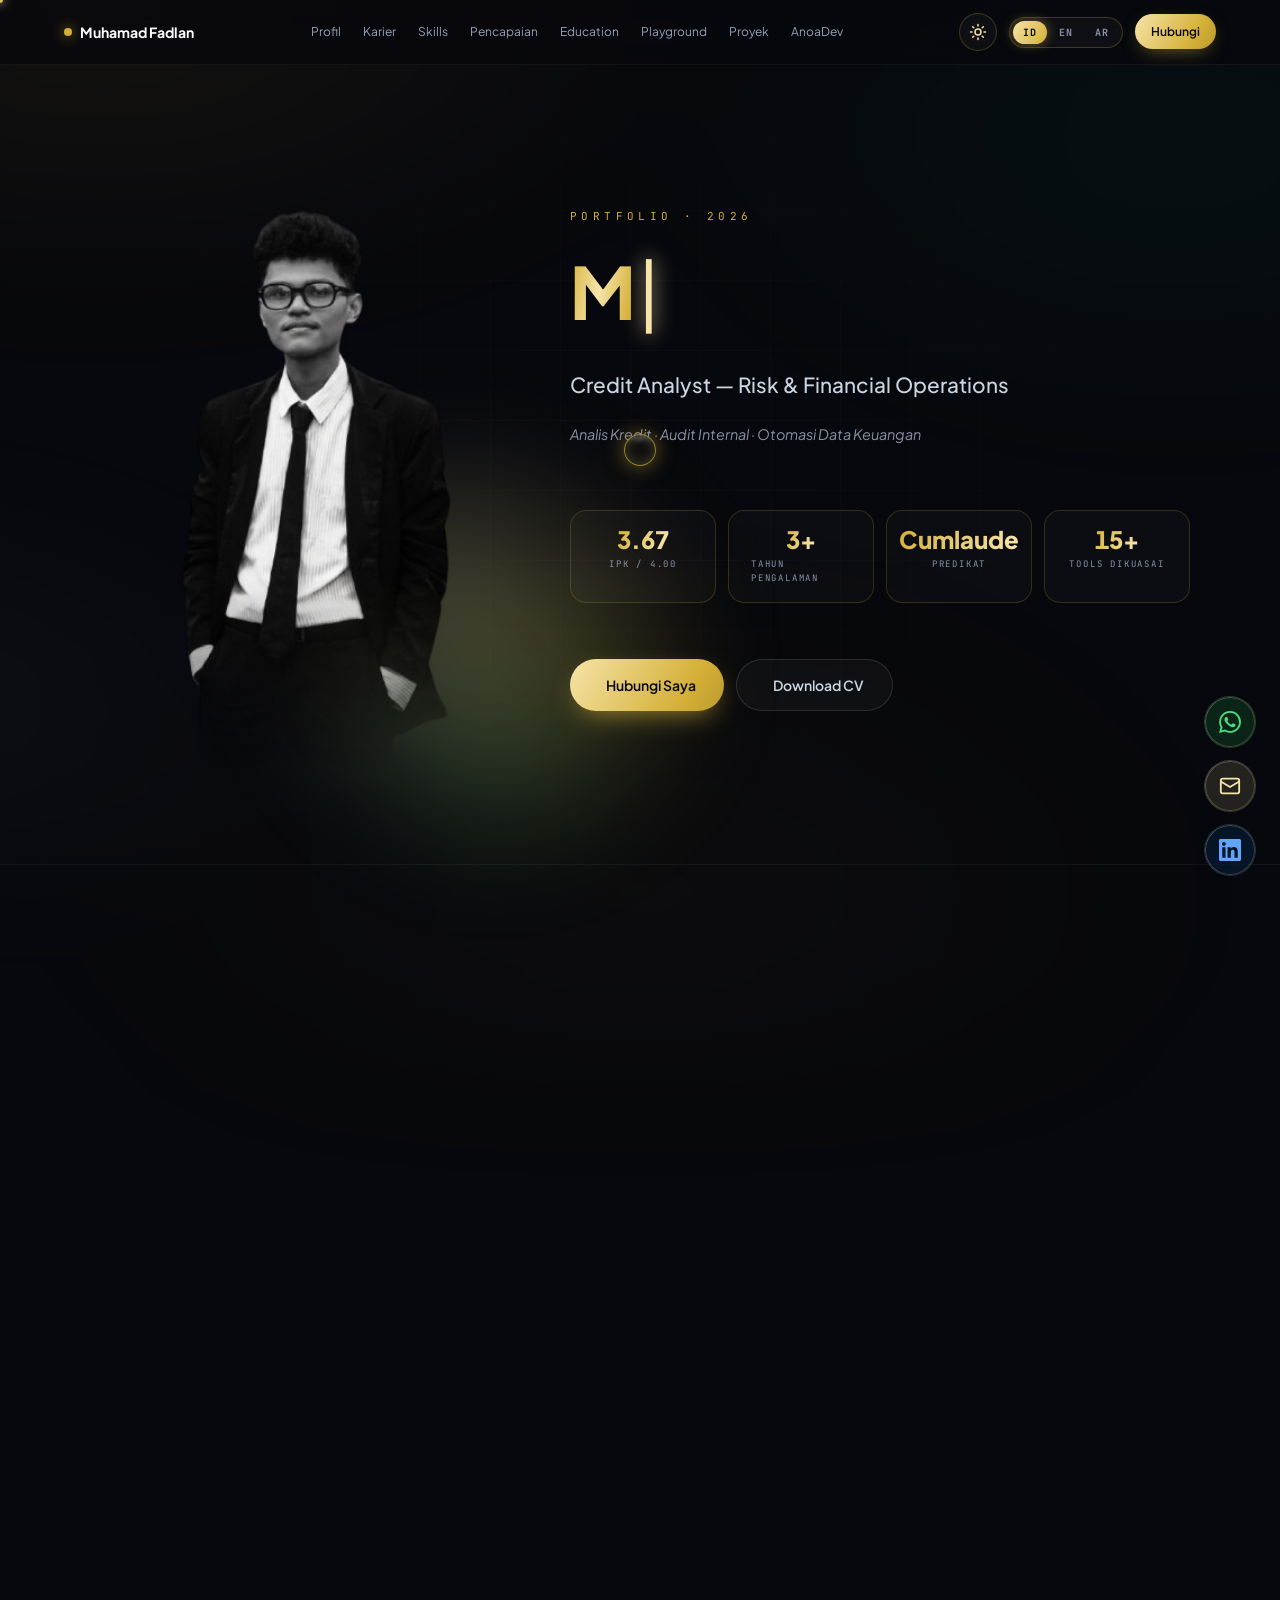
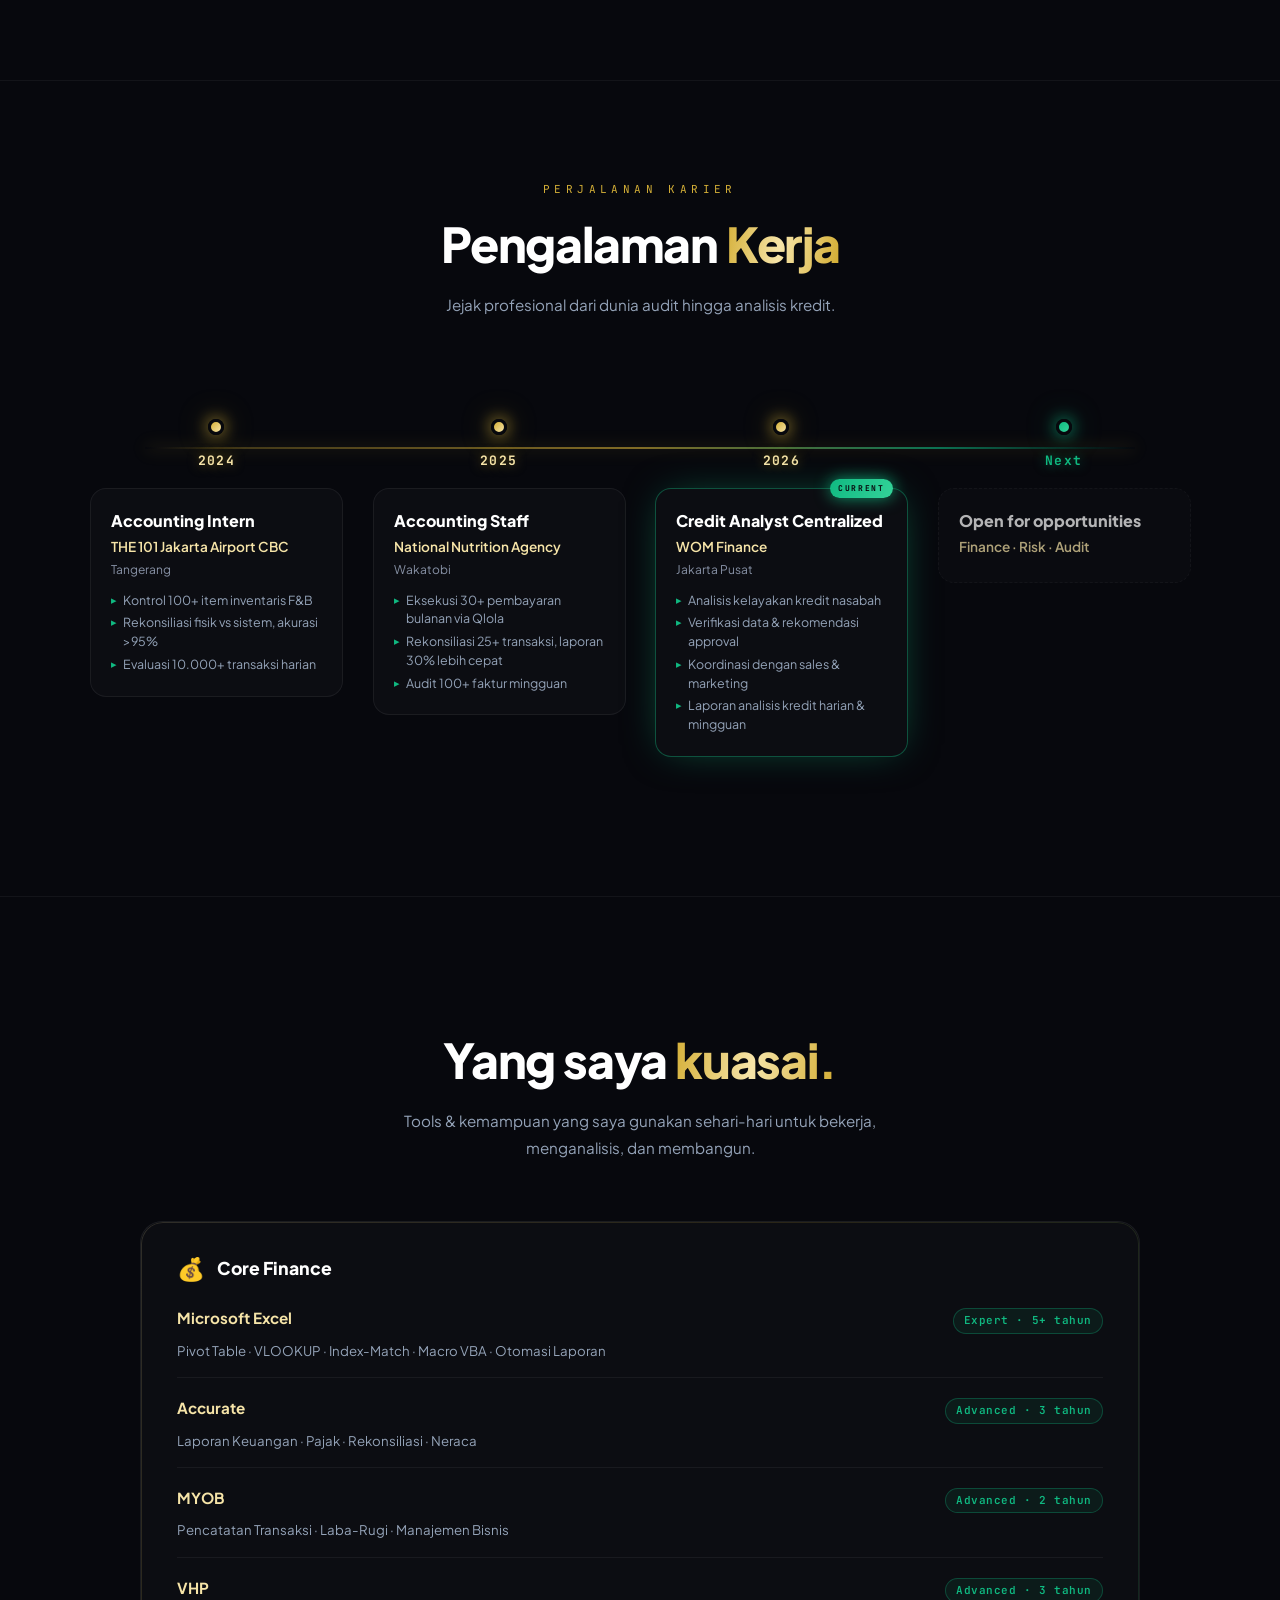
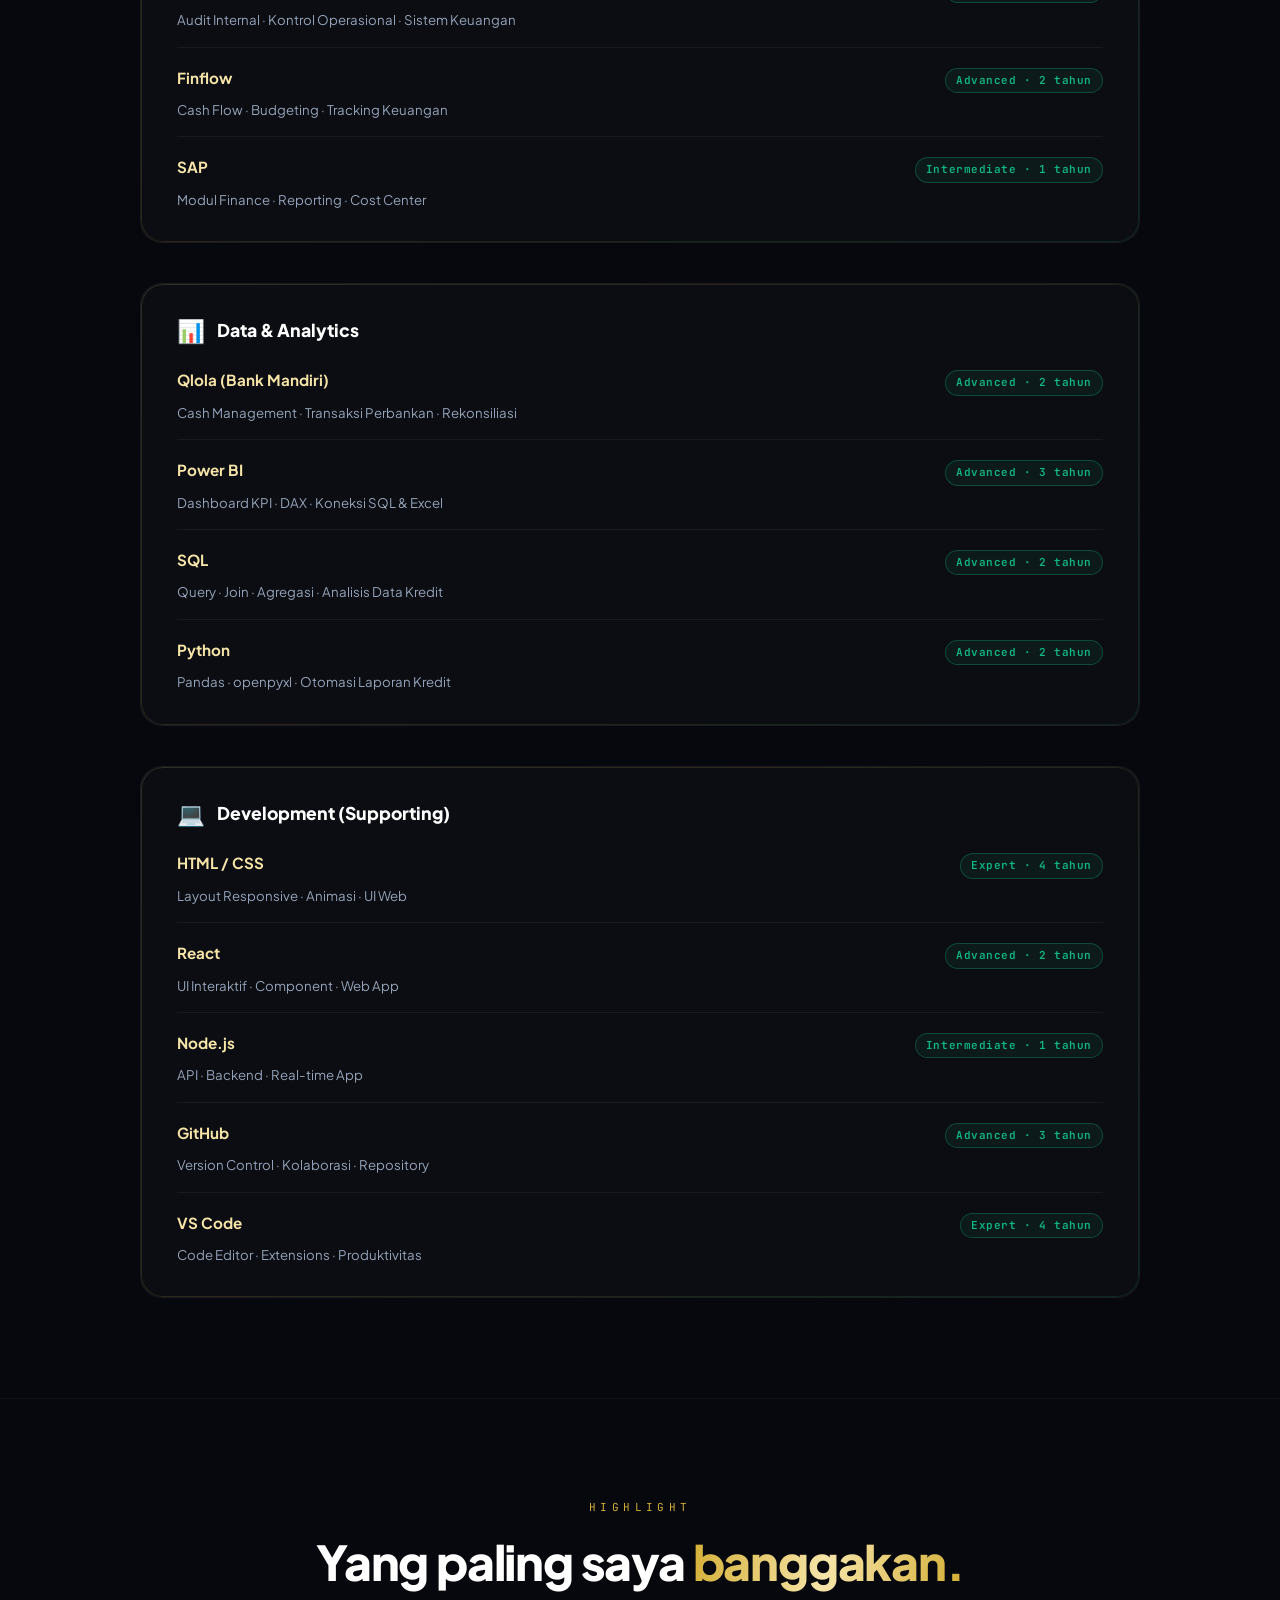
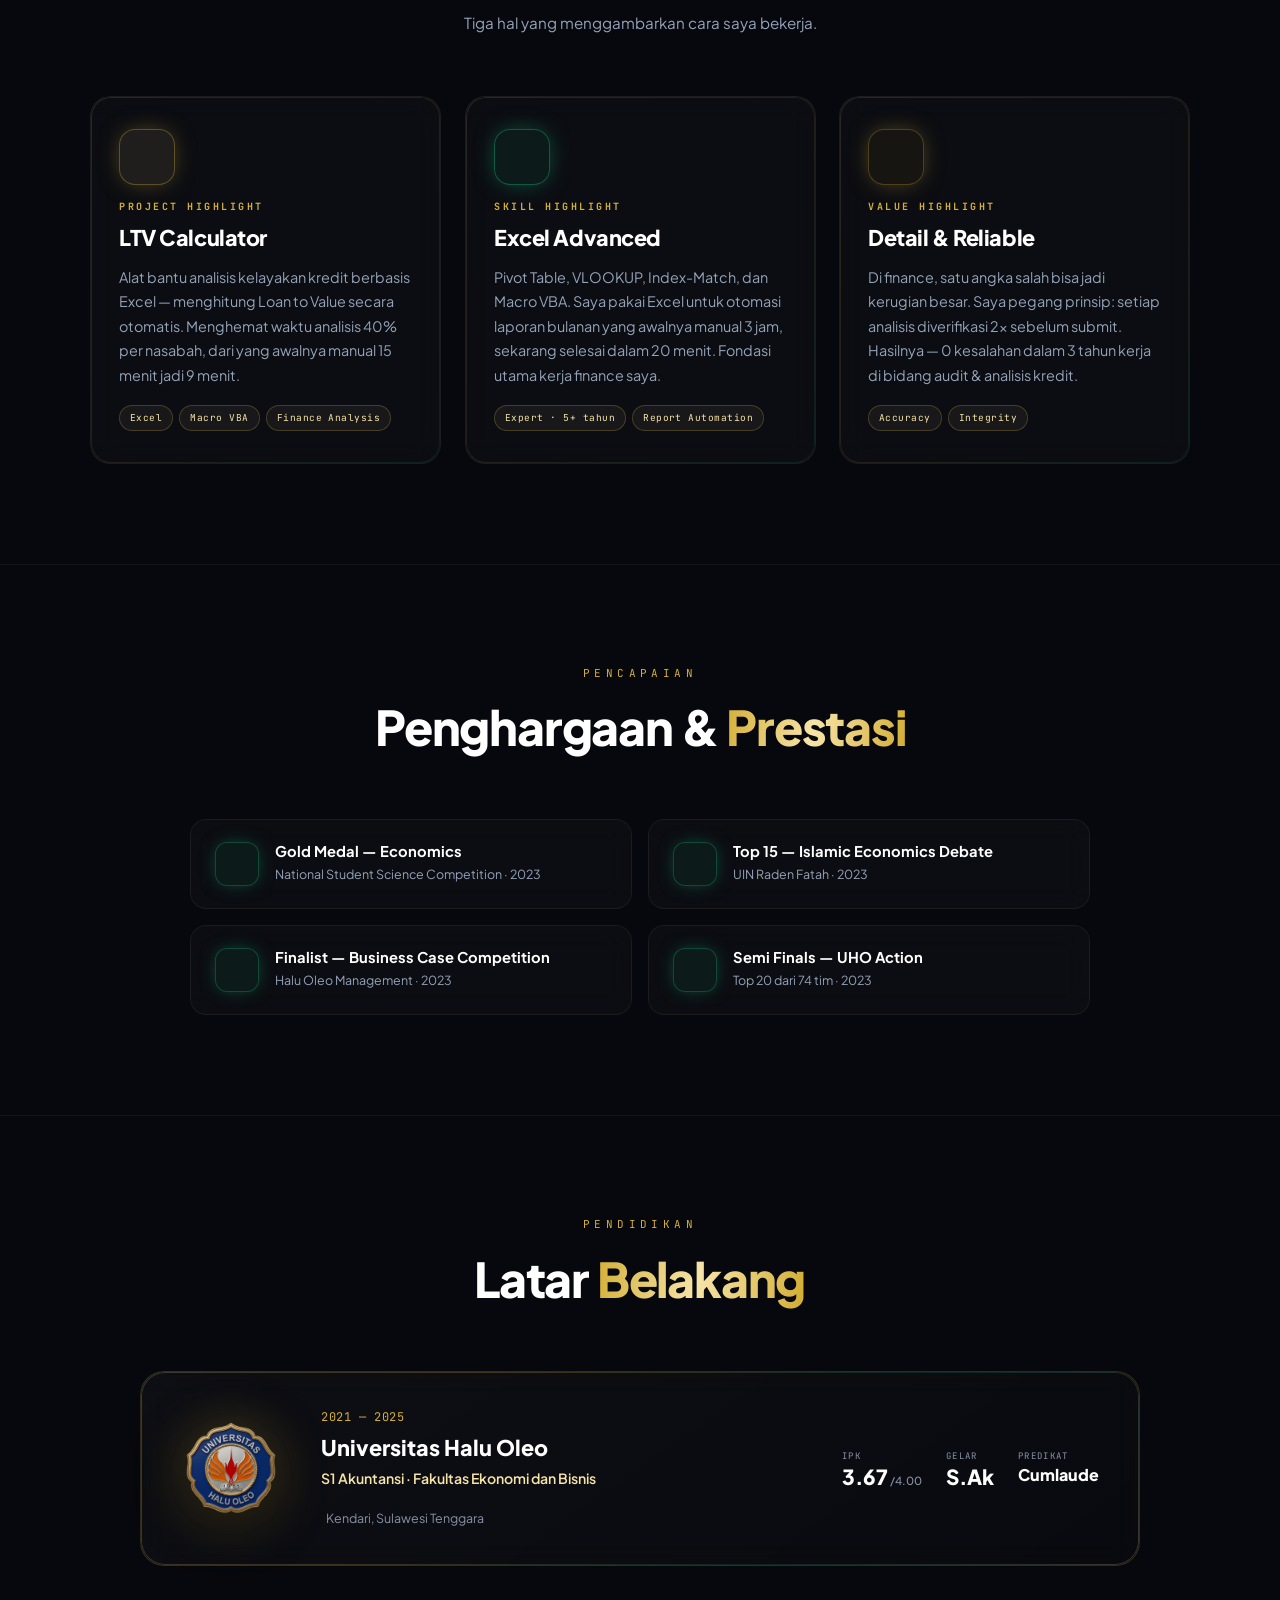
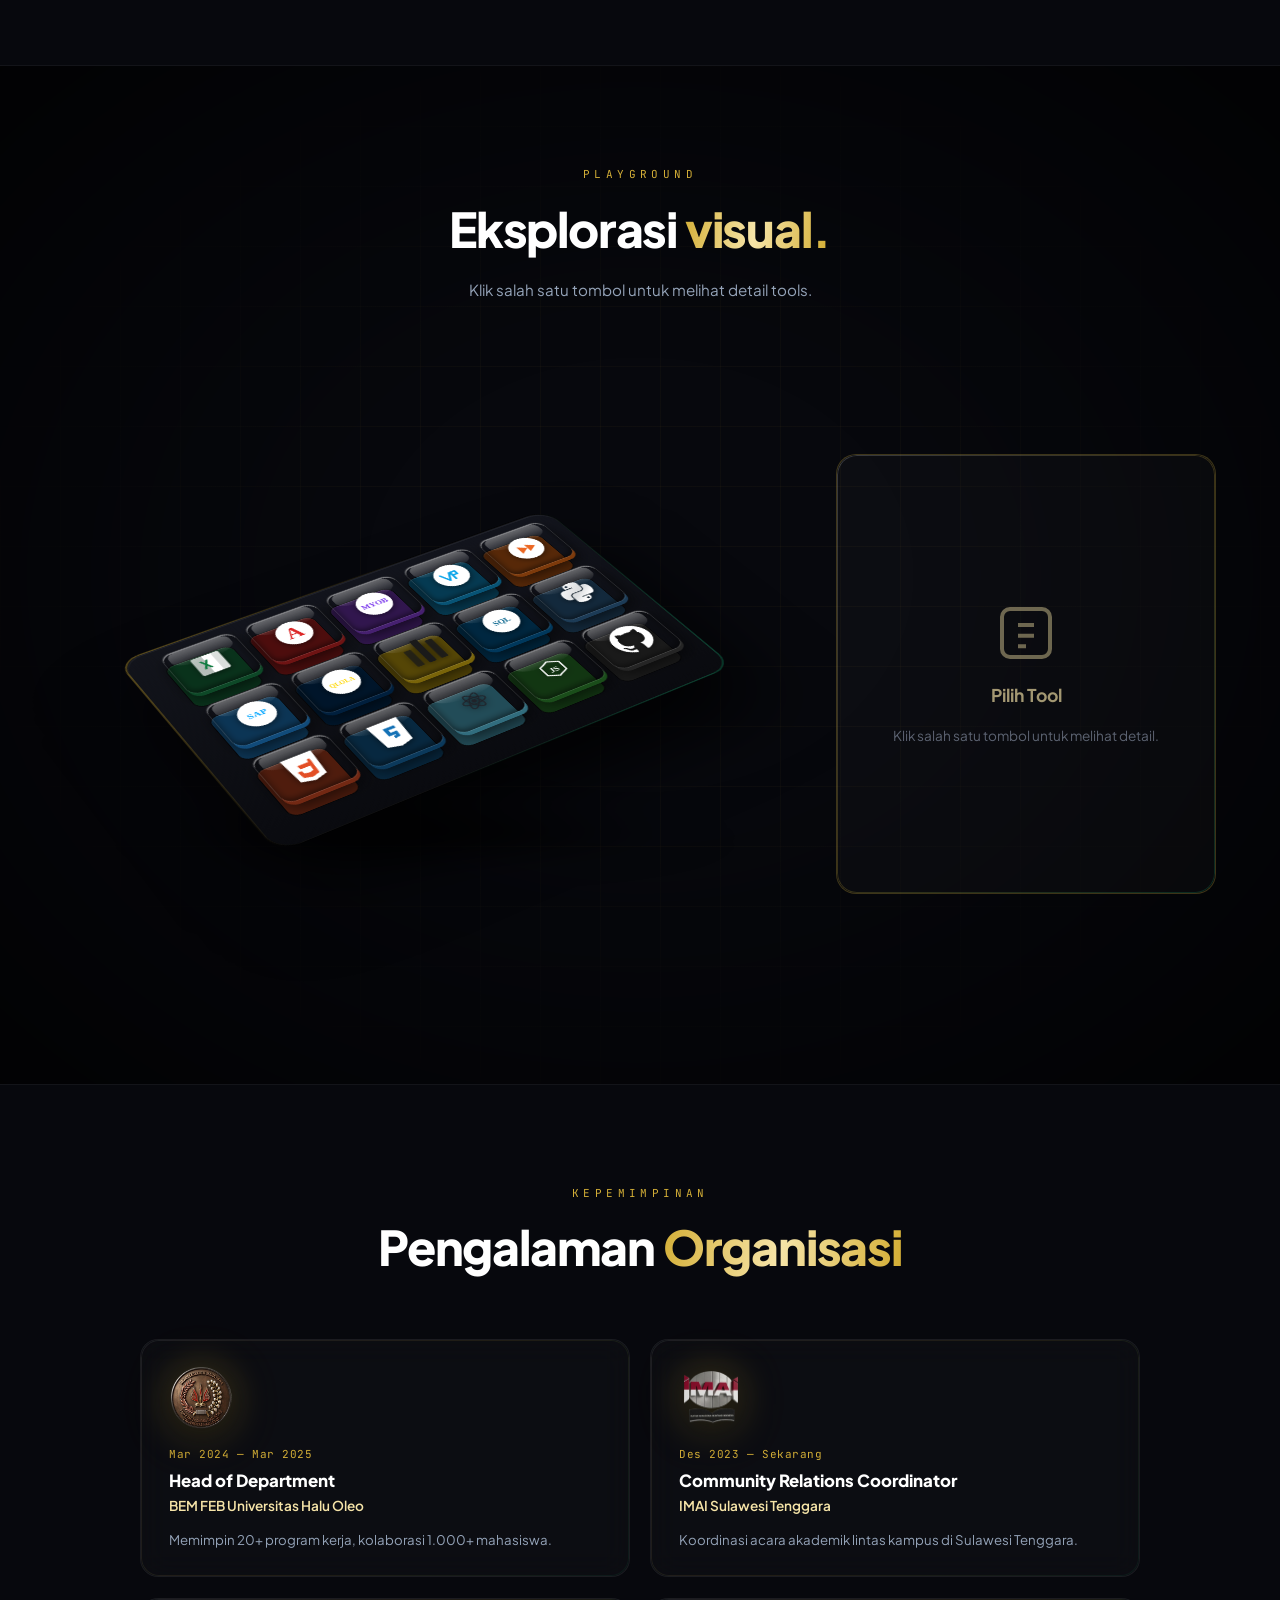
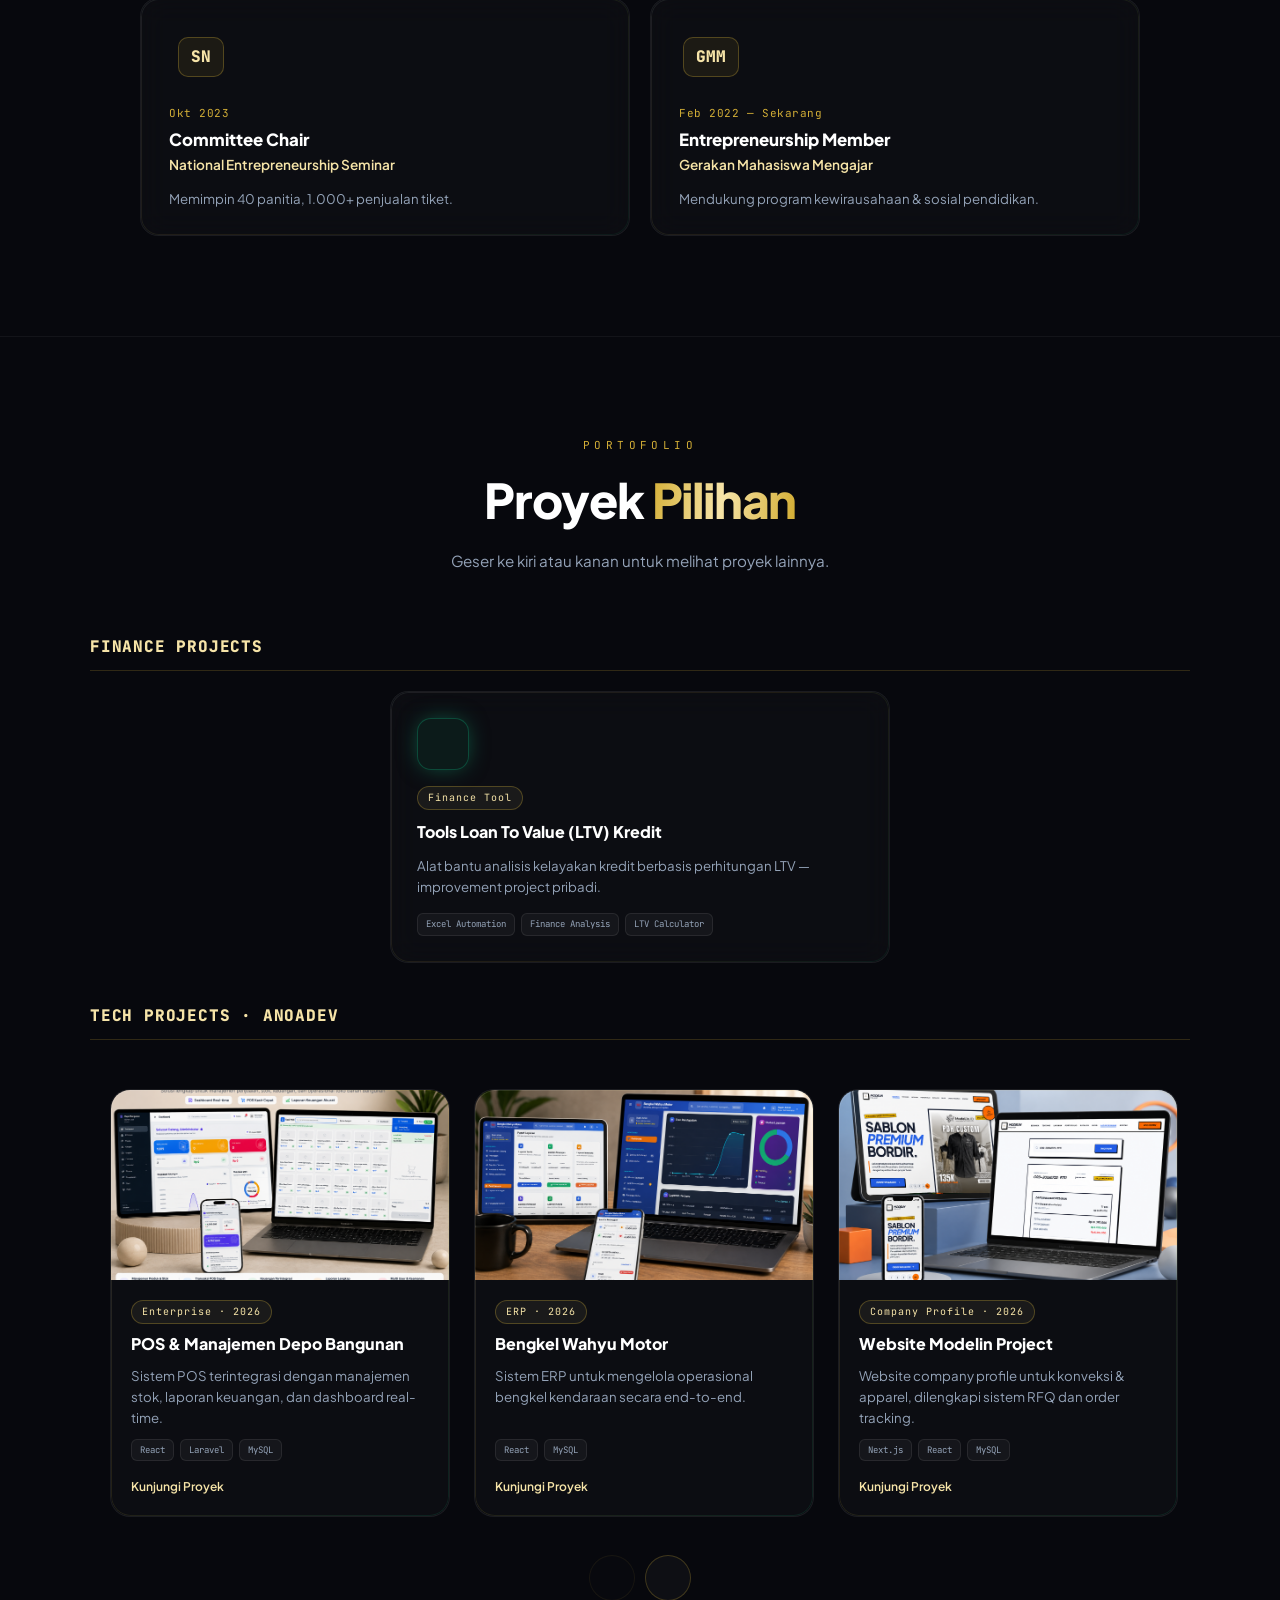
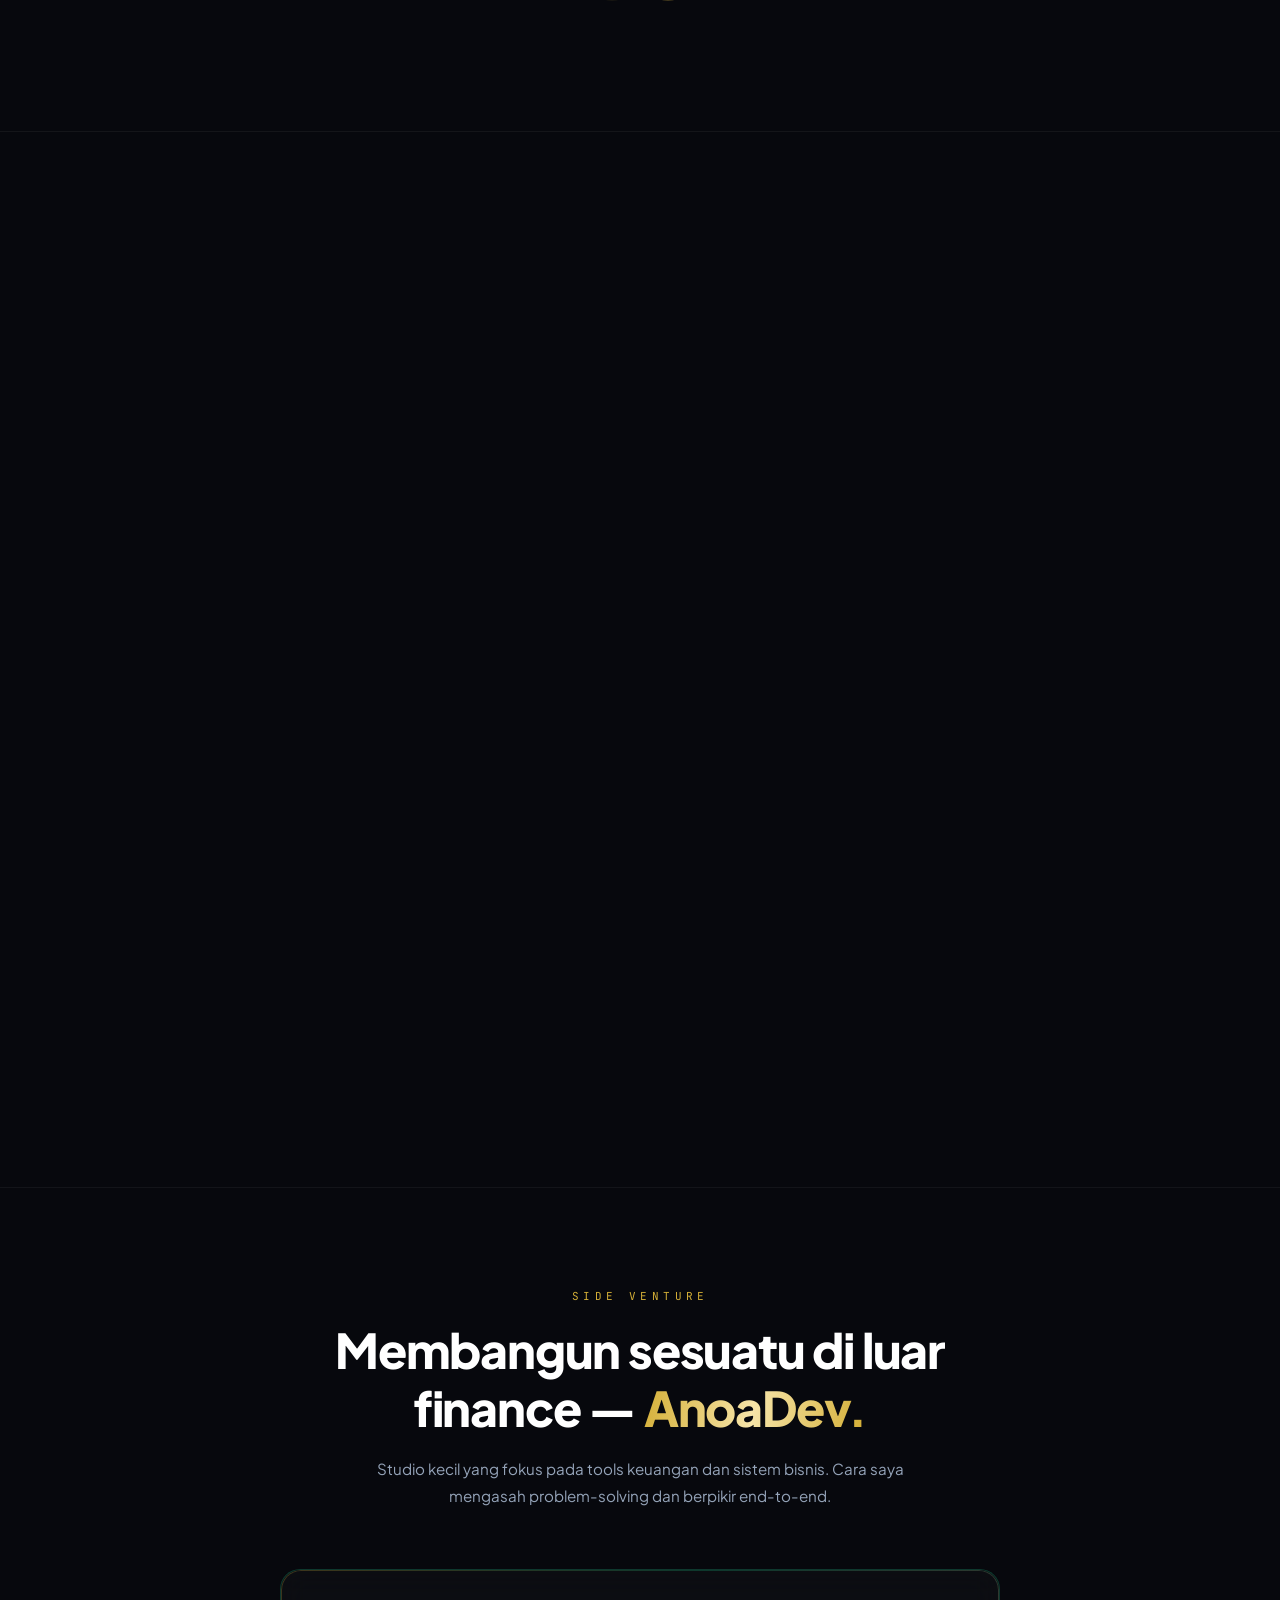
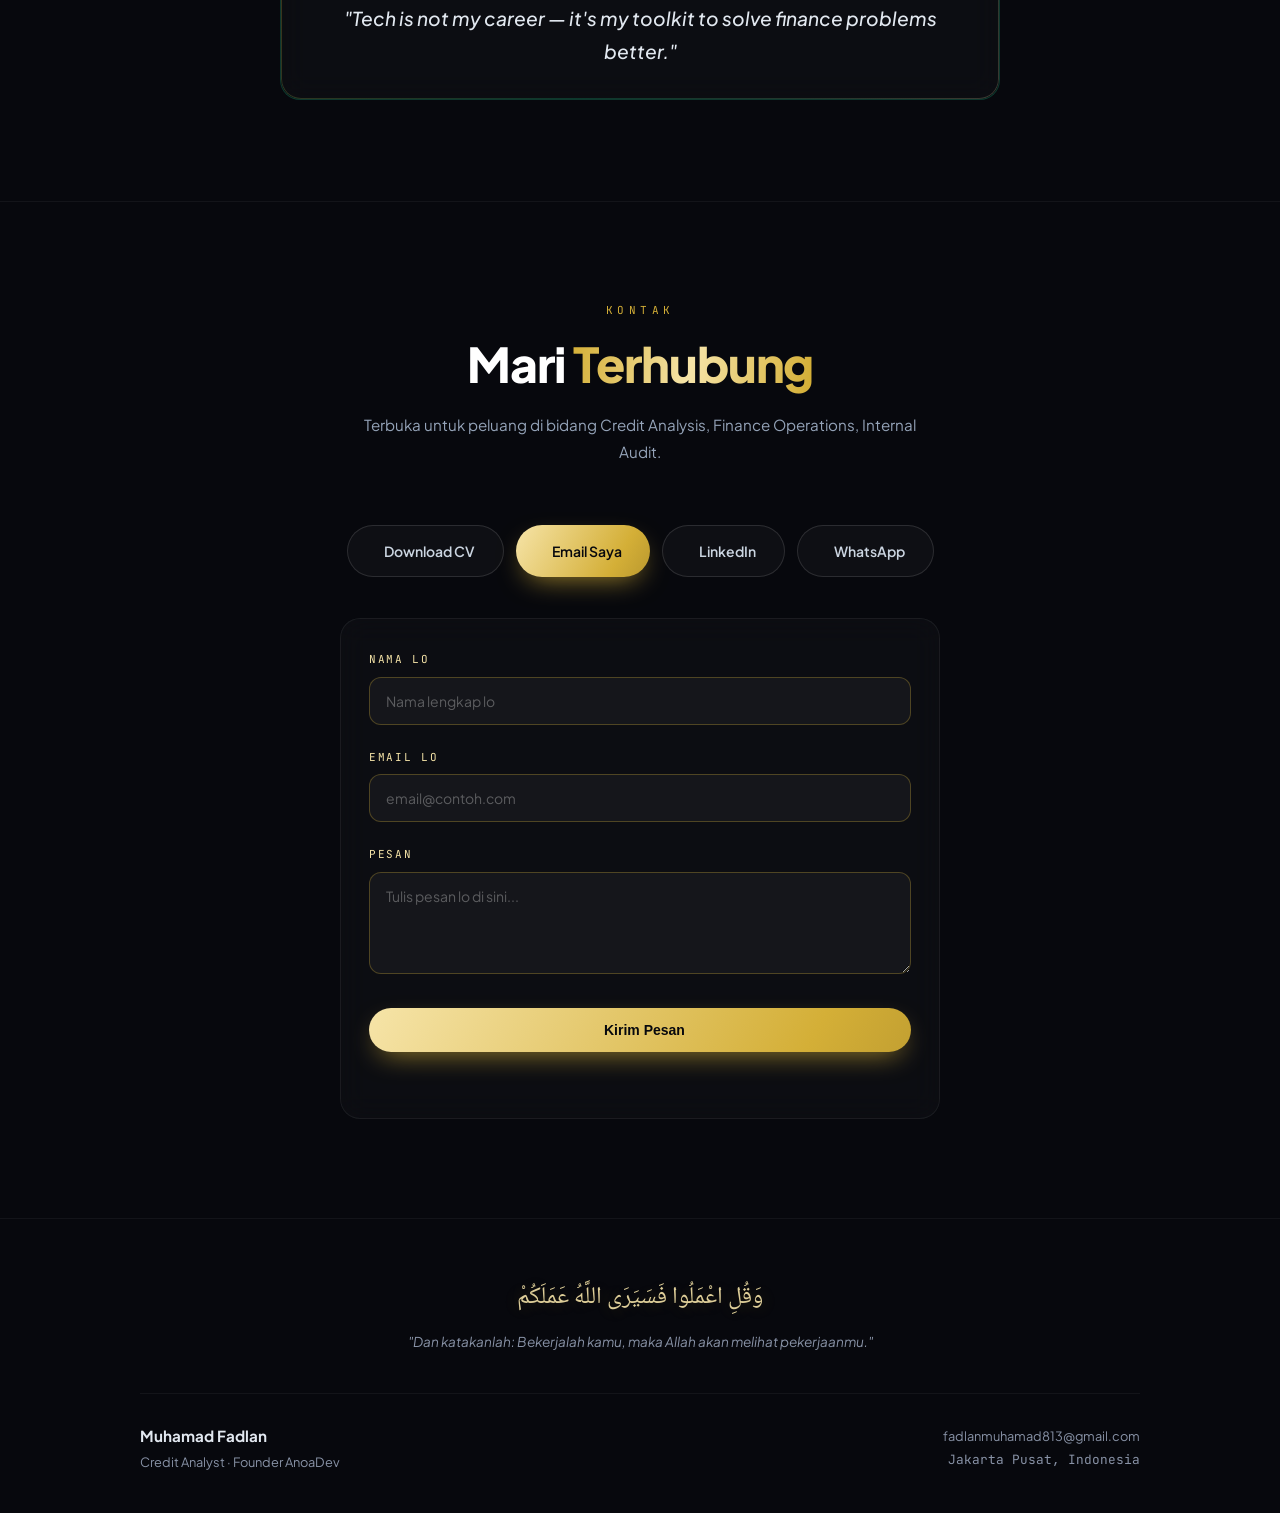
==== commit 78eda176: "Fix Form dan Update CSS" ====
--- a/index.html
+++ b/index.html
@@ -637,8 +637,7 @@
       </div>
     </section>
 
-
-        <!-- ============================================================
+    <!-- ============================================================
          HIGHLIGHT SECTION
          ============================================================ -->
     <section id="highlight" class="section-highlight">
@@ -663,7 +662,9 @@
             <p class="hl-label" data-i18n="hl_1_label">PROJECT HIGHLIGHT</p>
             <h3 class="hl-title" data-i18n="hl_1_title">LTV Calculator</h3>
             <p class="hl-text" data-i18n="hl_1_text">
-              Alat bantu analisis kelayakan kredit berbasis Excel — menghitung Loan to Value secara otomatis. Menghemat waktu analisis 40% per nasabah, dari yang awalnya manual 15 menit jadi 9 menit.
+              Alat bantu analisis kelayakan kredit berbasis Excel — menghitung
+              Loan to Value secara otomatis. Menghemat waktu analisis 40% per
+              nasabah, dari yang awalnya manual 15 menit jadi 9 menit.
             </p>
             <div class="hl-tags">
               <span>Excel</span>
@@ -680,7 +681,9 @@
             <p class="hl-label" data-i18n="hl_2_label">SKILL HIGHLIGHT</p>
             <h3 class="hl-title" data-i18n="hl_2_title">Excel Advanced</h3>
             <p class="hl-text" data-i18n="hl_2_text">
-              Pivot Table, VLOOKUP, Index-Match, dan Macro VBA. Saya pakai Excel untuk otomasi laporan bulanan yang awalnya manual 3 jam, sekarang selesai dalam 20 menit. Fondasi utama kerja finance saya.
+              Pivot Table, VLOOKUP, Index-Match, dan Macro VBA. Saya pakai Excel
+              untuk otomasi laporan bulanan yang awalnya manual 3 jam, sekarang
+              selesai dalam 20 menit. Fondasi utama kerja finance saya.
             </p>
             <div class="hl-tags">
               <span data-i18n="hl_2_tag1">Expert · 5+ tahun</span>
@@ -696,7 +699,10 @@
             <p class="hl-label" data-i18n="hl_3_label">VALUE HIGHLIGHT</p>
             <h3 class="hl-title" data-i18n="hl_3_title">Detail & Reliable</h3>
             <p class="hl-text" data-i18n="hl_3_text">
-              Di finance, satu angka salah bisa jadi kerugian besar. Saya pegang prinsip: setiap analisis diverifikasi 2x sebelum submit. Hasilnya — 0 kesalahan dalam 3 tahun kerja di bidang audit & analisis kredit.
+              Di finance, satu angka salah bisa jadi kerugian besar. Saya pegang
+              prinsip: setiap analisis diverifikasi 2x sebelum submit. Hasilnya
+              — 0 kesalahan dalam 3 tahun kerja di bidang audit & analisis
+              kredit.
             </p>
             <div class="hl-tags">
               <span data-i18n="hl_3_tag1">Accuracy</span>
@@ -832,13 +838,15 @@
       </div>
     </section>
 
-        <!-- ============================================================
+    <!-- ============================================================
          PLAYGROUND — KEYBOARD 3D DIAMOND
          ============================================================ -->
     <section id="playground" class="section-playground">
       <div class="container-x">
         <div class="section-head">
-          <p class="section-eyebrow reveal" data-i18n="play_eyebrow">Playground</p>
+          <p class="section-eyebrow reveal" data-i18n="play_eyebrow">
+            Playground
+          </p>
           <h2 class="section-title reveal">
             <span data-i18n="play_title_1">Eksplorasi</span>
             <span class="chrome-text" data-i18n="play_title_2">visual.</span>
@@ -852,100 +860,381 @@
           <div class="kb-stage">
             <div class="kb-board">
               <!-- CORE FINANCE -->
-              <div class="kb-key kb-key--excel" data-key="excel" data-color="#107C41">
-                <div class="kb-key__top">
-                  <svg viewBox="0 0 128 128"><path fill="#fff" d="M76 20H52v88h24c3.3 0 6-2.7 6-6V26c0-3.3-2.7-6-6-6z"/><path fill="#fff" opacity="0.85" d="M100 20H76v88h24c3.3 0 6-2.7 6-6V26c0-3.3-2.7-6-6-6z"/><path fill="#fff" opacity="0.7" d="M22 20h48c3.3 0 6 2.7 6 6v76c0 3.3-2.7 6-6 6H22c-3.3 0-6-2.7-6-6V26c0-3.3 2.7-6 6-6z"/><path fill="#107C41" d="M34 42l10 20-10 20h8l6-13 6 13h8l-10-20 10-20h-8l-6 13-6-13z"/></svg>
-                </div>
-              </div>
-
-              <div class="kb-key kb-key--accurate" data-key="accurate" data-color="#DC2626">
-                <div class="kb-key__top">
-                  <svg viewBox="0 0 64 64"><circle cx="32" cy="32" r="28" fill="#fff"/><text x="32" y="44" text-anchor="middle" font-family="Arial Black" font-weight="900" font-size="36" fill="#DC2626">A</text></svg>
-                </div>
-              </div>
-
-              <div class="kb-key kb-key--myob" data-key="myob" data-color="#7C3AED">
-                <div class="kb-key__top">
-                  <svg viewBox="0 0 64 64"><circle cx="32" cy="32" r="28" fill="#fff"/><text x="32" y="38" text-anchor="middle" font-family="Arial Black" font-weight="900" font-size="14" fill="#7C3AED">MYOB</text></svg>
-                </div>
-              </div>
-
-              <div class="kb-key kb-key--vhp" data-key="vhp" data-color="#0EA5E9">
-                <div class="kb-key__top">
-                  <svg viewBox="0 0 64 64"><circle cx="32" cy="32" r="28" fill="#fff"/><path d="M16 24 L24 42 L32 24 M34 42 L34 24 L42 24 L42 32 L34 32" stroke="#0EA5E9" stroke-width="3.5" fill="none" stroke-linecap="round" stroke-linejoin="round"/></svg>
-                </div>
-              </div>
-
-              <div class="kb-key kb-key--finflow" data-key="finflow" data-color="#EA580C">
-                <div class="kb-key__top">
-                  <svg viewBox="0 0 64 64"><circle cx="32" cy="32" r="28" fill="#fff"/><path d="M20 22 L34 32 L20 42 Z M34 22 L48 32 L34 42 Z" fill="#EA580C" opacity="0.9"/></svg>
-                </div>
-              </div>
-
-              <!-- DATA & ANALYTICS -->
-              <div class="kb-key kb-key--sap" data-key="sap" data-color="#0FAAFF">
-                <div class="kb-key__top">
-                  <svg viewBox="0 0 64 64"><circle cx="32" cy="32" r="28" fill="#fff"/><text x="32" y="38" text-anchor="middle" font-family="Arial Black" font-weight="900" font-size="16" fill="#0FAAFF">SAP</text></svg>
-                </div>
-              </div>
-
-              <div class="kb-key kb-key--qlola" data-key="qlola" data-color="#003D79">
-                <div class="kb-key__top">
-                  <svg viewBox="0 0 64 64"><circle cx="32" cy="32" r="28" fill="#fff"/><text x="32" y="38" text-anchor="middle" font-family="Arial Black" font-weight="900" font-size="11" fill="#003D79">QLOLA</text></svg>
-                </div>
-              </div>
-
-              <div class="kb-key kb-key--powerbi" data-key="powerbi" data-color="#F2C811">
-                <div class="kb-key__top">
-                  <svg viewBox="0 0 128 128"><path fill="#fff" d="M72 6h-16c-2.2 0-4 1.8-4 4v108c0 2.2 1.8 4 4 4h16c2.2 0 4-1.8 4-4V10c0-2.2-1.8-4-4-4z"/><path fill="#fff" opacity="0.75" d="M32 40H16c-2.2 0-4 1.8-4 4v74c0 2.2 1.8 4 4 4h16c2.2 0 4-1.8 4-4V44c0-2.2-1.8-4-4-4z"/><path fill="#fff" opacity="0.9" d="M112 26H96c-2.2 0-4 1.8-4 4v88c0 2.2 1.8 4 4 4h16c2.2 0 4-1.8 4-4V30c0-2.2-1.8-4-4-4z"/></svg>
-                </div>
-              </div>
-
-              <div class="kb-key kb-key--sql" data-key="sql" data-color="#00618A">
-                <div class="kb-key__top">
-                  <svg viewBox="0 0 64 64"><circle cx="32" cy="32" r="28" fill="#fff"/><text x="32" y="38" text-anchor="middle" font-family="Arial Black" font-weight="900" font-size="14" fill="#00618A">SQL</text></svg>
-                </div>
-              </div>
-
-              <div class="kb-key kb-key--python" data-key="python" data-color="#3776AB">
+              <div
+                class="kb-key kb-key--excel"
+                data-key="excel"
+                data-color="#107C41"
+              >
                 <div class="kb-key__top">
                   <svg viewBox="0 0 128 128">
-                    <linearGradient id="pyA" gradientUnits="userSpaceOnUse" x1="70.252" y1="1237.476" x2="170.659" y2="1151.089" gradientTransform="matrix(.563 0 0 -.568 -29.215 707.817)"><stop offset="0" stop-color="#fff"/><stop offset="1" stop-color="#fff" stop-opacity="0.85"/></linearGradient>
-                    <linearGradient id="pyB" gradientUnits="userSpaceOnUse" x1="209.474" y1="1098.811" x2="173.62" y2="1149.537" gradientTransform="matrix(.563 0 0 -.568 -29.215 707.817)"><stop offset="0" stop-color="#fff"/><stop offset="1" stop-color="#fff" stop-opacity="0.85"/></linearGradient>
-                    <path fill="url(#pyA)" d="M63.391 1.988c-4.222.02-8.252.379-11.8 1.007-10.45 1.846-12.346 5.71-12.346 12.837v9.411h24.693v3.137H29.977c-7.176 0-13.46 4.313-15.426 12.521-2.268 9.405-2.368 15.275 0 25.096 1.755 7.311 5.947 12.519 13.124 12.519h8.491V67.234c0-8.151 7.051-15.34 15.426-15.34h24.665c6.866 0 12.346-5.654 12.346-12.548V15.833c0-6.693-5.646-11.72-12.346-12.837-4.244-.706-8.645-1.027-12.855-1.008zM50.037 9.557c2.55 0 4.634 2.117 4.634 4.721 0 2.593-2.083 4.69-4.634 4.69-2.56 0-4.633-2.097-4.633-4.69-.001-2.604 2.073-4.721 4.633-4.721z" transform="translate(0 10)"/>
-                    <path fill="url(#pyB)" d="M91.682 28.38v10.966c0 8.5-7.208 15.655-15.426 15.655H51.591c-6.756 0-12.346 5.783-12.346 12.549v23.515c0 6.691 5.818 10.628 12.346 12.547 7.816 2.297 15.312 2.713 24.665 0 6.216-1.801 12.346-5.423 12.346-12.547v-9.412H63.938v-3.138h37.012c7.176 0 9.852-5.005 12.348-12.519 2.578-7.735 2.467-15.174 0-25.096-1.774-7.145-5.161-12.521-12.348-12.521h-9.268zM77.809 87.927c2.561 0 4.634 2.097 4.634 4.692 0 2.602-2.074 4.719-4.634 4.719-2.55 0-4.633-2.117-4.633-4.719 0-2.595 2.083-4.692 4.633-4.692z" transform="translate(0 10)"/>
+                    <path
+                      fill="#fff"
+                      d="M76 20H52v88h24c3.3 0 6-2.7 6-6V26c0-3.3-2.7-6-6-6z"
+                    />
+                    <path
+                      fill="#fff"
+                      opacity="0.85"
+                      d="M100 20H76v88h24c3.3 0 6-2.7 6-6V26c0-3.3-2.7-6-6-6z"
+                    />
+                    <path
+                      fill="#fff"
+                      opacity="0.7"
+                      d="M22 20h48c3.3 0 6 2.7 6 6v76c0 3.3-2.7 6-6 6H22c-3.3 0-6-2.7-6-6V26c0-3.3 2.7-6 6-6z"
+                    />
+                    <path
+                      fill="#107C41"
+                      d="M34 42l10 20-10 20h8l6-13 6 13h8l-10-20 10-20h-8l-6 13-6-13z"
+                    />
                   </svg>
                 </div>
               </div>
 
+              <div
+                class="kb-key kb-key--accurate"
+                data-key="accurate"
+                data-color="#DC2626"
+              >
+                <div class="kb-key__top">
+                  <svg viewBox="0 0 64 64">
+                    <circle cx="32" cy="32" r="28" fill="#fff" />
+                    <text
+                      x="32"
+                      y="44"
+                      text-anchor="middle"
+                      font-family="Arial Black"
+                      font-weight="900"
+                      font-size="36"
+                      fill="#DC2626"
+                    >
+                      A
+                    </text>
+                  </svg>
+                </div>
+              </div>
+
+              <div
+                class="kb-key kb-key--myob"
+                data-key="myob"
+                data-color="#7C3AED"
+              >
+                <div class="kb-key__top">
+                  <svg viewBox="0 0 64 64">
+                    <circle cx="32" cy="32" r="28" fill="#fff" />
+                    <text
+                      x="32"
+                      y="38"
+                      text-anchor="middle"
+                      font-family="Arial Black"
+                      font-weight="900"
+                      font-size="14"
+                      fill="#7C3AED"
+                    >
+                      MYOB
+                    </text>
+                  </svg>
+                </div>
+              </div>
+
+              <div
+                class="kb-key kb-key--vhp"
+                data-key="vhp"
+                data-color="#0EA5E9"
+              >
+                <div class="kb-key__top">
+                  <svg viewBox="0 0 64 64">
+                    <circle cx="32" cy="32" r="28" fill="#fff" />
+                    <path
+                      d="M16 24 L24 42 L32 24 M34 42 L34 24 L42 24 L42 32 L34 32"
+                      stroke="#0EA5E9"
+                      stroke-width="3.5"
+                      fill="none"
+                      stroke-linecap="round"
+                      stroke-linejoin="round"
+                    />
+                  </svg>
+                </div>
+              </div>
+
+              <div
+                class="kb-key kb-key--finflow"
+                data-key="finflow"
+                data-color="#EA580C"
+              >
+                <div class="kb-key__top">
+                  <svg viewBox="0 0 64 64">
+                    <circle cx="32" cy="32" r="28" fill="#fff" />
+                    <path
+                      d="M20 22 L34 32 L20 42 Z M34 22 L48 32 L34 42 Z"
+                      fill="#EA580C"
+                      opacity="0.9"
+                    />
+                  </svg>
+                </div>
+              </div>
+
+              <!-- DATA & ANALYTICS -->
+              <div
+                class="kb-key kb-key--sap"
+                data-key="sap"
+                data-color="#0FAAFF"
+              >
+                <div class="kb-key__top">
+                  <svg viewBox="0 0 64 64">
+                    <circle cx="32" cy="32" r="28" fill="#fff" />
+                    <text
+                      x="32"
+                      y="38"
+                      text-anchor="middle"
+                      font-family="Arial Black"
+                      font-weight="900"
+                      font-size="16"
+                      fill="#0FAAFF"
+                    >
+                      SAP
+                    </text>
+                  </svg>
+                </div>
+              </div>
+
+              <div
+                class="kb-key kb-key--qlola"
+                data-key="qlola"
+                data-color="#003D79"
+              >
+                <div class="kb-key__top">
+                  <svg viewBox="0 0 64 64">
+                    <circle cx="32" cy="32" r="28" fill="#fff" />
+                    <text
+                      x="32"
+                      y="38"
+                      text-anchor="middle"
+                      font-family="Arial Black"
+                      font-weight="900"
+                      font-size="11"
+                      fill="#003D79"
+                    >
+                      QLOLA
+                    </text>
+                  </svg>
+                </div>
+              </div>
+
+              <div
+                class="kb-key kb-key--powerbi"
+                data-key="powerbi"
+                data-color="#F2C811"
+              >
+                <div class="kb-key__top">
+                  <svg viewBox="0 0 128 128">
+                    <path
+                      fill="#fff"
+                      d="M72 6h-16c-2.2 0-4 1.8-4 4v108c0 2.2 1.8 4 4 4h16c2.2 0 4-1.8 4-4V10c0-2.2-1.8-4-4-4z"
+                    />
+                    <path
+                      fill="#fff"
+                      opacity="0.75"
+                      d="M32 40H16c-2.2 0-4 1.8-4 4v74c0 2.2 1.8 4 4 4h16c2.2 0 4-1.8 4-4V44c0-2.2-1.8-4-4-4z"
+                    />
+                    <path
+                      fill="#fff"
+                      opacity="0.9"
+                      d="M112 26H96c-2.2 0-4 1.8-4 4v88c0 2.2 1.8 4 4 4h16c2.2 0 4-1.8 4-4V30c0-2.2-1.8-4-4-4z"
+                    />
+                  </svg>
+                </div>
+              </div>
+
+              <div
+                class="kb-key kb-key--sql"
+                data-key="sql"
+                data-color="#00618A"
+              >
+                <div class="kb-key__top">
+                  <svg viewBox="0 0 64 64">
+                    <circle cx="32" cy="32" r="28" fill="#fff" />
+                    <text
+                      x="32"
+                      y="38"
+                      text-anchor="middle"
+                      font-family="Arial Black"
+                      font-weight="900"
+                      font-size="14"
+                      fill="#00618A"
+                    >
+                      SQL
+                    </text>
+                  </svg>
+                </div>
+              </div>
+
+              <div
+                class="kb-key kb-key--python"
+                data-key="python"
+                data-color="#3776AB"
+              >
+                <div class="kb-key__top">
+                  <svg viewBox="0 0 128 128">
+                    <linearGradient
+                      id="pyA"
+                      gradientUnits="userSpaceOnUse"
+                      x1="70.252"
+                      y1="1237.476"
+                      x2="170.659"
+                      y2="1151.089"
+                      gradientTransform="matrix(.563 0 0 -.568 -29.215 707.817)"
+                    >
+                      <stop offset="0" stop-color="#fff" />
+                      <stop offset="1" stop-color="#fff" stop-opacity="0.85" />
+                    </linearGradient>
+                    <linearGradient
+                      id="pyB"
+                      gradientUnits="userSpaceOnUse"
+                      x1="209.474"
+                      y1="1098.811"
+                      x2="173.62"
+                      y2="1149.537"
+                      gradientTransform="matrix(.563 0 0 -.568 -29.215 707.817)"
+                    >
+                      <stop offset="0" stop-color="#fff" />
+                      <stop offset="1" stop-color="#fff" stop-opacity="0.85" />
+                    </linearGradient>
+                    <path
+                      fill="url(#pyA)"
+                      d="M63.391 1.988c-4.222.02-8.252.379-11.8 1.007-10.45 1.846-12.346 5.71-12.346 12.837v9.411h24.693v3.137H29.977c-7.176 0-13.46 4.313-15.426 12.521-2.268 9.405-2.368 15.275 0 25.096 1.755 7.311 5.947 12.519 13.124 12.519h8.491V67.234c0-8.151 7.051-15.34 15.426-15.34h24.665c6.866 0 12.346-5.654 12.346-12.548V15.833c0-6.693-5.646-11.72-12.346-12.837-4.244-.706-8.645-1.027-12.855-1.008zM50.037 9.557c2.55 0 4.634 2.117 4.634 4.721 0 2.593-2.083 4.69-4.634 4.69-2.56 0-4.633-2.097-4.633-4.69-.001-2.604 2.073-4.721 4.633-4.721z"
+                      transform="translate(0 10)"
+                    />
+                    <path
+                      fill="url(#pyB)"
+                      d="M91.682 28.38v10.966c0 8.5-7.208 15.655-15.426 15.655H51.591c-6.756 0-12.346 5.783-12.346 12.549v23.515c0 6.691 5.818 10.628 12.346 12.547 7.816 2.297 15.312 2.713 24.665 0 6.216-1.801 12.346-5.423 12.346-12.547v-9.412H63.938v-3.138h37.012c7.176 0 9.852-5.005 12.348-12.519 2.578-7.735 2.467-15.174 0-25.096-1.774-7.145-5.161-12.521-12.348-12.521h-9.268zM77.809 87.927c2.561 0 4.634 2.097 4.634 4.692 0 2.602-2.074 4.719-4.634 4.719-2.55 0-4.633-2.117-4.633-4.719 0-2.595 2.083-4.692 4.633-4.692z"
+                      transform="translate(0 10)"
+                    />
+                  </svg>
+                </div>
+              </div>
+
               <!-- DEVELOPMENT -->
-              <div class="kb-key kb-key--html" data-key="html" data-color="#E34F26">
+              <div
+                class="kb-key kb-key--html"
+                data-key="html"
+                data-color="#E34F26"
+              >
                 <div class="kb-key__top">
-                  <svg viewBox="0 0 64 64"><path fill="#fff" d="M8 4 L12 56 L32 62 L52 56 L56 4 Z"/><path fill="#fff" opacity="0.85" d="M32 8 L32 58 L48 53 L51 8 Z"/><path fill="#E34F26" d="M22 18 L42 18 L41 24 L24 24 L25 32 L40 32 L39 42 L32 44 L25 42 L24 36 L18 36 L20 50 L32 54 L44 50 L46 24 L46 18 Z"/></svg>
-                </div>
-              </div>
-
-              <div class="kb-key kb-key--css" data-key="css" data-color="#1572B6">
+                  <svg viewBox="0 0 64 64">
+                    <path fill="#fff" d="M8 4 L12 56 L32 62 L52 56 L56 4 Z" />
+                    <path
+                      fill="#fff"
+                      opacity="0.85"
+                      d="M32 8 L32 58 L48 53 L51 8 Z"
+                    />
+                    <path
+                      fill="#E34F26"
+                      d="M22 18 L42 18 L41 24 L24 24 L25 32 L40 32 L39 42 L32 44 L25 42 L24 36 L18 36 L20 50 L32 54 L44 50 L46 24 L46 18 Z"
+                    />
+                  </svg>
+                </div>
+              </div>
+
+              <div
+                class="kb-key kb-key--css"
+                data-key="css"
+                data-color="#1572B6"
+              >
                 <div class="kb-key__top">
-                  <svg viewBox="0 0 64 64"><path fill="#fff" d="M8 4 L12 56 L32 62 L52 56 L56 4 Z"/><path fill="#fff" opacity="0.85" d="M32 8 L32 58 L48 53 L51 8 Z"/><path fill="#1572B6" d="M44 18 L44 24 L32 24 L32 30 L42 30 L41 42 L32 44 L32 38 L36 38 L36 36 L26 36 L26 30 L26 24 L26 18 Z"/></svg>
-                </div>
-              </div>
-
-              <div class="kb-key kb-key--react" data-key="react" data-color="#61DAFB">
+                  <svg viewBox="0 0 64 64">
+                    <path fill="#fff" d="M8 4 L12 56 L32 62 L52 56 L56 4 Z" />
+                    <path
+                      fill="#fff"
+                      opacity="0.85"
+                      d="M32 8 L32 58 L48 53 L51 8 Z"
+                    />
+                    <path
+                      fill="#1572B6"
+                      d="M44 18 L44 24 L32 24 L32 30 L42 30 L41 42 L32 44 L32 38 L36 38 L36 36 L26 36 L26 30 L26 24 L26 18 Z"
+                    />
+                  </svg>
+                </div>
+              </div>
+
+              <div
+                class="kb-key kb-key--react"
+                data-key="react"
+                data-color="#61DAFB"
+              >
                 <div class="kb-key__top">
-                  <svg viewBox="0 0 64 64"><circle cx="32" cy="32" r="4" fill="#fff"/><ellipse cx="32" cy="32" rx="18" ry="7" stroke="#fff" stroke-width="2" fill="none"/><ellipse cx="32" cy="32" rx="18" ry="7" stroke="#fff" stroke-width="2" fill="none" transform="rotate(60 32 32)"/><ellipse cx="32" cy="32" rx="18" ry="7" stroke="#fff" stroke-width="2" fill="none" transform="rotate(120 32 32)"/></svg>
-                </div>
-              </div>
-
-              <div class="kb-key kb-key--node" data-key="node" data-color="#339933">
+                  <svg viewBox="0 0 64 64">
+                    <circle cx="32" cy="32" r="4" fill="#fff" />
+                    <ellipse
+                      cx="32"
+                      cy="32"
+                      rx="18"
+                      ry="7"
+                      stroke="#fff"
+                      stroke-width="2"
+                      fill="none"
+                    />
+                    <ellipse
+                      cx="32"
+                      cy="32"
+                      rx="18"
+                      ry="7"
+                      stroke="#fff"
+                      stroke-width="2"
+                      fill="none"
+                      transform="rotate(60 32 32)"
+                    />
+                    <ellipse
+                      cx="32"
+                      cy="32"
+                      rx="18"
+                      ry="7"
+                      stroke="#fff"
+                      stroke-width="2"
+                      fill="none"
+                      transform="rotate(120 32 32)"
+                    />
+                  </svg>
+                </div>
+              </div>
+
+              <div
+                class="kb-key kb-key--node"
+                data-key="node"
+                data-color="#339933"
+              >
                 <div class="kb-key__top">
-                  <svg viewBox="0 0 64 64"><path d="M32 12 L48 20 L48 40 L32 48 L16 40 L16 20 Z" stroke="#fff" stroke-width="2.5" fill="none"/><text x="32" y="38" text-anchor="middle" font-family="Arial Black" font-weight="900" font-size="14" fill="#fff">JS</text></svg>
-                </div>
-              </div>
-
-              <div class="kb-key kb-key--github" data-key="github" data-color="#333333">
+                  <svg viewBox="0 0 64 64">
+                    <path
+                      d="M32 12 L48 20 L48 40 L32 48 L16 40 L16 20 Z"
+                      stroke="#fff"
+                      stroke-width="2.5"
+                      fill="none"
+                    />
+                    <text
+                      x="32"
+                      y="38"
+                      text-anchor="middle"
+                      font-family="Arial Black"
+                      font-weight="900"
+                      font-size="14"
+                      fill="#fff"
+                    >
+                      JS
+                    </text>
+                  </svg>
+                </div>
+              </div>
+
+              <div
+                class="kb-key kb-key--github"
+                data-key="github"
+                data-color="#333333"
+              >
                 <div class="kb-key__top">
-                  <svg viewBox="0 0 24 24" fill="#fff"><path d="M12 .297c-6.63 0-12 5.373-12 12 0 5.303 3.438 9.8 8.205 11.385.6.113.82-.258.82-.577 0-.285-.01-1.04-.015-2.04-3.338.724-4.042-1.61-4.042-1.61C4.422 18.07 3.633 17.7 3.633 17.7c-1.087-.744.084-.729.084-.729 1.205.084 1.838 1.236 1.838 1.236 1.07 1.835 2.809 1.305 3.495.998.108-.776.417-1.305.76-1.605-2.665-.3-5.466-1.332-5.466-5.93 0-1.31.465-2.38 1.235-3.22-.135-.303-.54-1.523.105-3.176 0 0 1.005-.322 3.3 1.23.96-.267 1.98-.399 3-.405 1.02.006 2.04.138 3 .405 2.28-1.552 3.285-1.23 3.285-1.23.645 1.653.24 2.873.12 3.176.765.84 1.23 1.91 1.23 3.22 0 4.61-2.805 5.625-5.475 5.92.42.36.81 1.096.81 2.22 0 1.606-.015 2.896-.015 3.286 0 .315.21.69.825.57C20.565 22.092 24 17.592 24 12.297c0-6.627-5.373-12-12-12"/></svg>
+                  <svg viewBox="0 0 24 24" fill="#fff">
+                    <path
+                      d="M12 .297c-6.63 0-12 5.373-12 12 0 5.303 3.438 9.8 8.205 11.385.6.113.82-.258.82-.577 0-.285-.01-1.04-.015-2.04-3.338.724-4.042-1.61-4.042-1.61C4.422 18.07 3.633 17.7 3.633 17.7c-1.087-.744.084-.729.084-.729 1.205.084 1.838 1.236 1.838 1.236 1.07 1.835 2.809 1.305 3.495.998.108-.776.417-1.305.76-1.605-2.665-.3-5.466-1.332-5.466-5.93 0-1.31.465-2.38 1.235-3.22-.135-.303-.54-1.523.105-3.176 0 0 1.005-.322 3.3 1.23.96-.267 1.98-.399 3-.405 1.02.006 2.04.138 3 .405 2.28-1.552 3.285-1.23 3.285-1.23.645 1.653.24 2.873.12 3.176.765.84 1.23 1.91 1.23 3.22 0 4.61-2.805 5.625-5.475 5.92.42.36.81 1.096.81 2.22 0 1.606-.015 2.896-.015 3.286 0 .315.21.69.825.57C20.565 22.092 24 17.592 24 12.297c0-6.627-5.373-12-12-12"
+                    />
+                  </svg>
                 </div>
               </div>
             </div>
@@ -954,12 +1243,28 @@
           <div class="kb-panel" id="kbPanel">
             <div class="kb-panel__empty" id="kbPanelEmpty">
               <div class="kb-panel__empty-icon">
-                <svg viewBox="0 0 24 24" fill="none" stroke="currentColor" stroke-width="1.5"><rect x="3" y="3" width="18" height="18" rx="3"/><path d="M9 9h6M9 13h6M9 17h3"/></svg>
-              </div>
-              <p class="kb-panel__empty-title" data-i18n="kb_pick">Pilih Tool</p>
-              <p class="kb-panel__empty-desc" data-i18n="kb_pick_desc">Klik salah satu tombol untuk melihat detail.</p>
-            </div>
-            <div class="kb-panel__content" id="kbPanelContent" style="display:none">
+                <svg
+                  viewBox="0 0 24 24"
+                  fill="none"
+                  stroke="currentColor"
+                  stroke-width="1.5"
+                >
+                  <rect x="3" y="3" width="18" height="18" rx="3" />
+                  <path d="M9 9h6M9 13h6M9 17h3" />
+                </svg>
+              </div>
+              <p class="kb-panel__empty-title" data-i18n="kb_pick">
+                Pilih Tool
+              </p>
+              <p class="kb-panel__empty-desc" data-i18n="kb_pick_desc">
+                Klik salah satu tombol untuk melihat detail.
+              </p>
+            </div>
+            <div
+              class="kb-panel__content"
+              id="kbPanelContent"
+              style="display: none"
+            >
               <div class="kb-panel__icon" id="kbPanelIcon"></div>
               <h3 class="kb-panel__name" id="kbPanelName">—</h3>
               <p class="kb-panel__category" id="kbPanelCategory">—</p>
@@ -967,7 +1272,9 @@
               <p class="kb-panel__desc" id="kbPanelDesc">—</p>
               <div class="kb-panel__level-wrap">
                 <div class="kb-panel__level-head">
-                  <span class="kb-panel__level-label" data-i18n="kb_level">Level Skill</span>
+                  <span class="kb-panel__level-label" data-i18n="kb_level"
+                    >Level Skill</span
+                  >
                   <span class="kb-panel__level-value" id="kbPanelLevel">—</span>
                 </div>
               </div>
@@ -976,7 +1283,7 @@
         </div>
       </div>
     </section>
-    
+
     <!-- ORGANISASI -->
     <section id="organisasi" class="section-organisasi">
       <div class="container-x">
@@ -1503,28 +1810,55 @@
             <span>WhatsApp</span>
           </a>
         </div>
-                <!-- FORM KONTAK WEB3FORMS -->
+        <!-- FORM KONTAK WEB3FORMS -->
         <div class="kontak-form-wrap reveal">
           <form id="contactForm" class="kontak-form">
             <!-- ACCESS KEY DARI WEB3FORMS -->
-            <input type="hidden" name="access_key" value="d930304f-1fce-4a43-9f5e-8f8d5189f039" />
-            
+            <input
+              type="hidden"
+              name="access_key"
+              value="d930304f-1fce-4a43-8f8d5189f039"
+            />
+
             <!-- Anti-bot -->
-            <input type="checkbox" name="botcheck" class="hidden" style="display: none;" />
+            <input
+              type="checkbox"
+              name="botcheck"
+              class="hidden"
+              style="display: none"
+            />
 
             <div class="form-group">
               <label for="name">Nama Lo</label>
-              <input type="text" name="name" id="name" placeholder="Nama lengkap lo" required />
+              <input
+                type="text"
+                name="name"
+                id="name"
+                placeholder="Nama lengkap lo"
+                required
+              />
             </div>
 
             <div class="form-group">
               <label for="email">Email Lo</label>
-              <input type="email" name="email" id="email" placeholder="email@contoh.com" required />
+              <input
+                type="email"
+                name="email"
+                id="email"
+                placeholder="email@contoh.com"
+                required
+              />
             </div>
 
             <div class="form-group">
               <label for="message">Pesan</label>
-              <textarea name="message" id="message" rows="4" placeholder="Tulis pesan lo di sini..." required></textarea>
+              <textarea
+                name="message"
+                id="message"
+                rows="4"
+                placeholder="Tulis pesan lo di sini..."
+                required
+              ></textarea>
             </div>
 
             <button type="submit" id="submitBtn" class="btn-chrome">
@@ -1537,7 +1871,6 @@
         </div>
       </div>
     </section>
-
 
     <!-- FOOTER -->
     <footer class="site-footer">
--- a/style.css
+++ b/style.css
@@ -4775,25 +4775,24 @@
 /* CSS Form Web3Forms — copy dari chat sebelumnya */
 
 /* ============================================================
-   FIX FORM KONTAK (ANTI BENTROK TAILWIND)
+   FIX FORM KONTAK (ANTI TAILWIND)
    ============================================================ */
 .kontak-form-wrap {
-  max-width: 600px;
-  margin: 40px auto 0;
-  padding: 32px 28px;
-  background: rgba(255, 255, 255, 0.022);
-  border: 1px solid rgba(255, 255, 255, 0.06);
-  border-radius: 20px;
-  backdrop-filter: blur(14px);
-  -webkit-backdrop-filter: blur(14px);
-  position: relative;
+  max-width: 600px !important;
+  margin: 40px auto 0 !important;
+  padding: 32px 28px !important;
+  background: rgba(255, 255, 255, 0.022) !important;
+  border: 1px solid rgba(255, 255, 255, 0.06) !important;
+  border-radius: 20px !important;
+  backdrop-filter: blur(14px) !important;
+  -webkit-backdrop-filter: blur(14px) !important;
+  position: relative !important;
 }
 
 .kontak-form {
   display: flex !important;
   flex-direction: column !important;
   gap: 24px !important;
-  /* Jarak antar field */
 }
 
 .form-group {
@@ -4812,7 +4811,7 @@
   margin: 0 !important;
 }
 
-/* Paksa input & textarea jadi gelap */
+/* KUNCI: Paksa input jadi gelap, kalahin Tailwind */
 .form-group input,
 .form-group textarea {
   width: 100% !important;
@@ -4826,6 +4825,8 @@
   transition: all 0.3s ease !important;
   box-sizing: border-box !important;
   outline: none !important;
+  box-shadow: none !important;
+  /* Matiin shadow Tailwind */
 }
 
 .form-group input:focus,
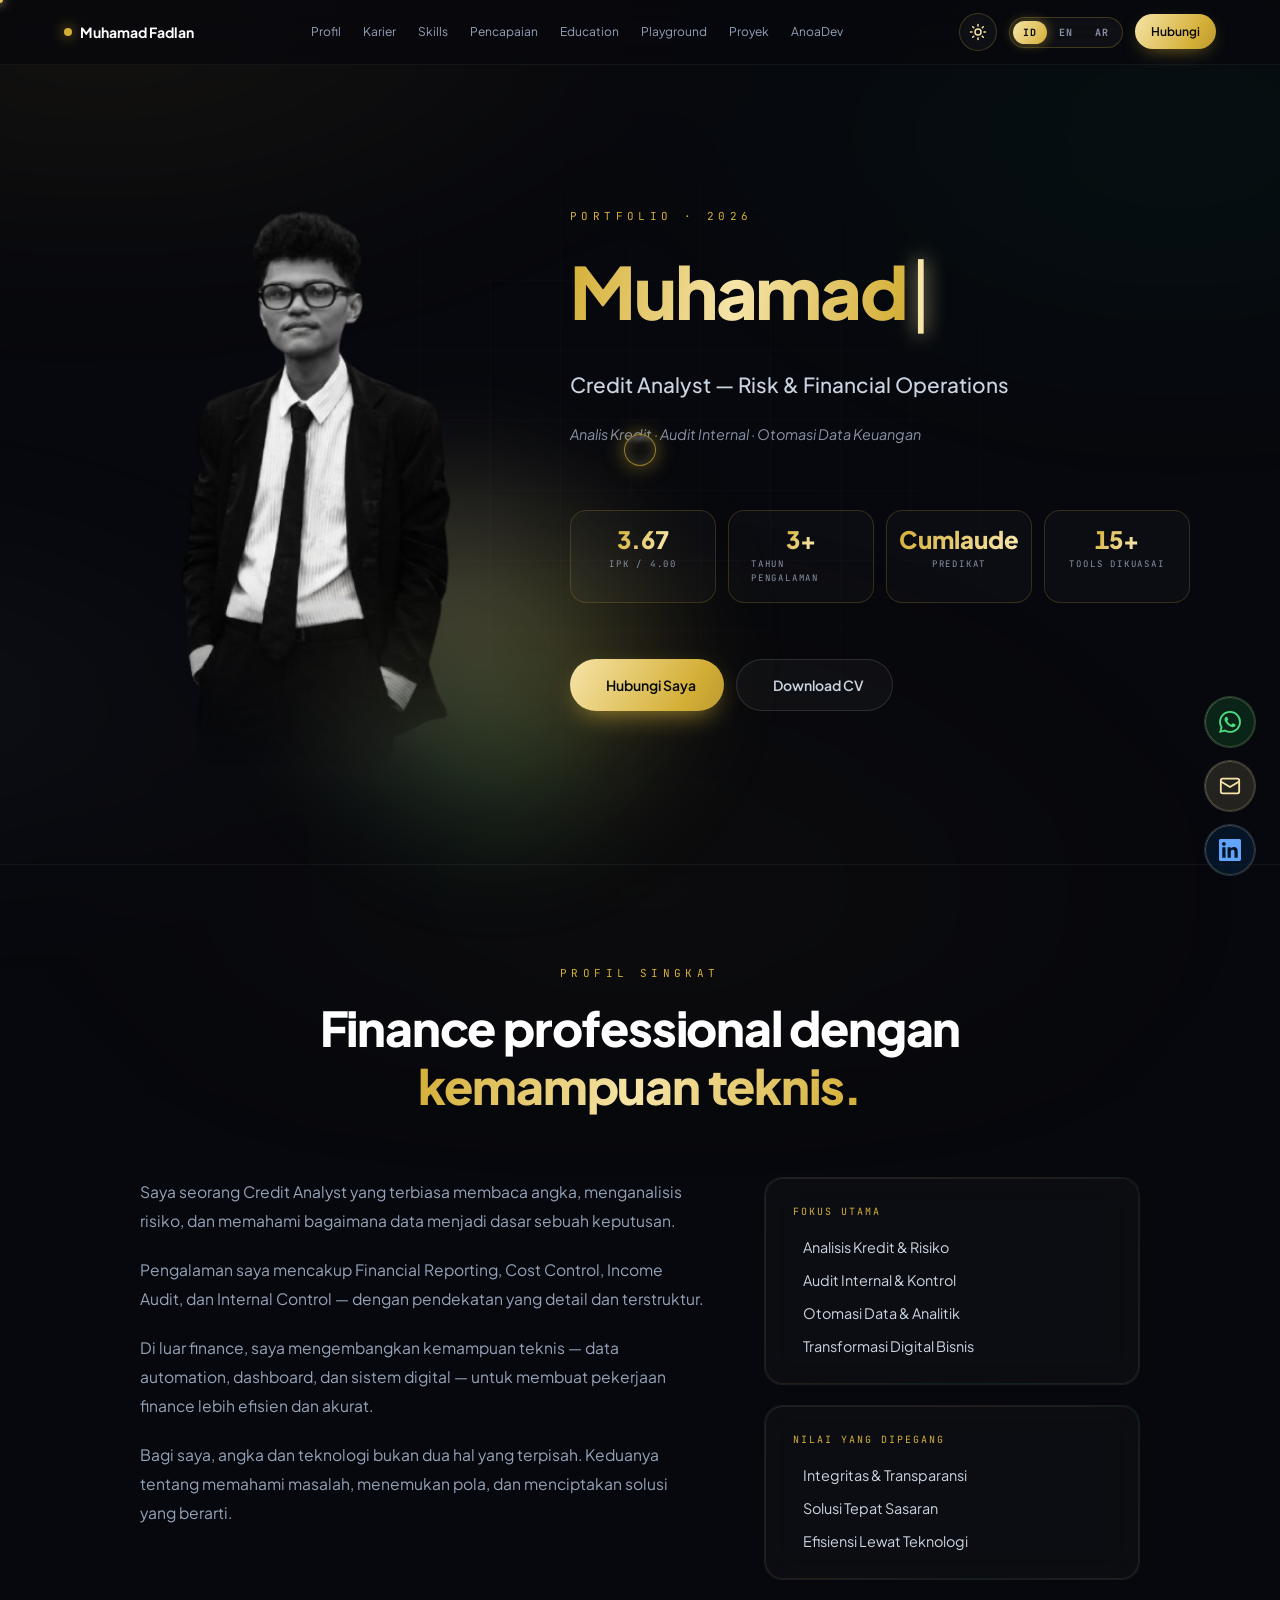
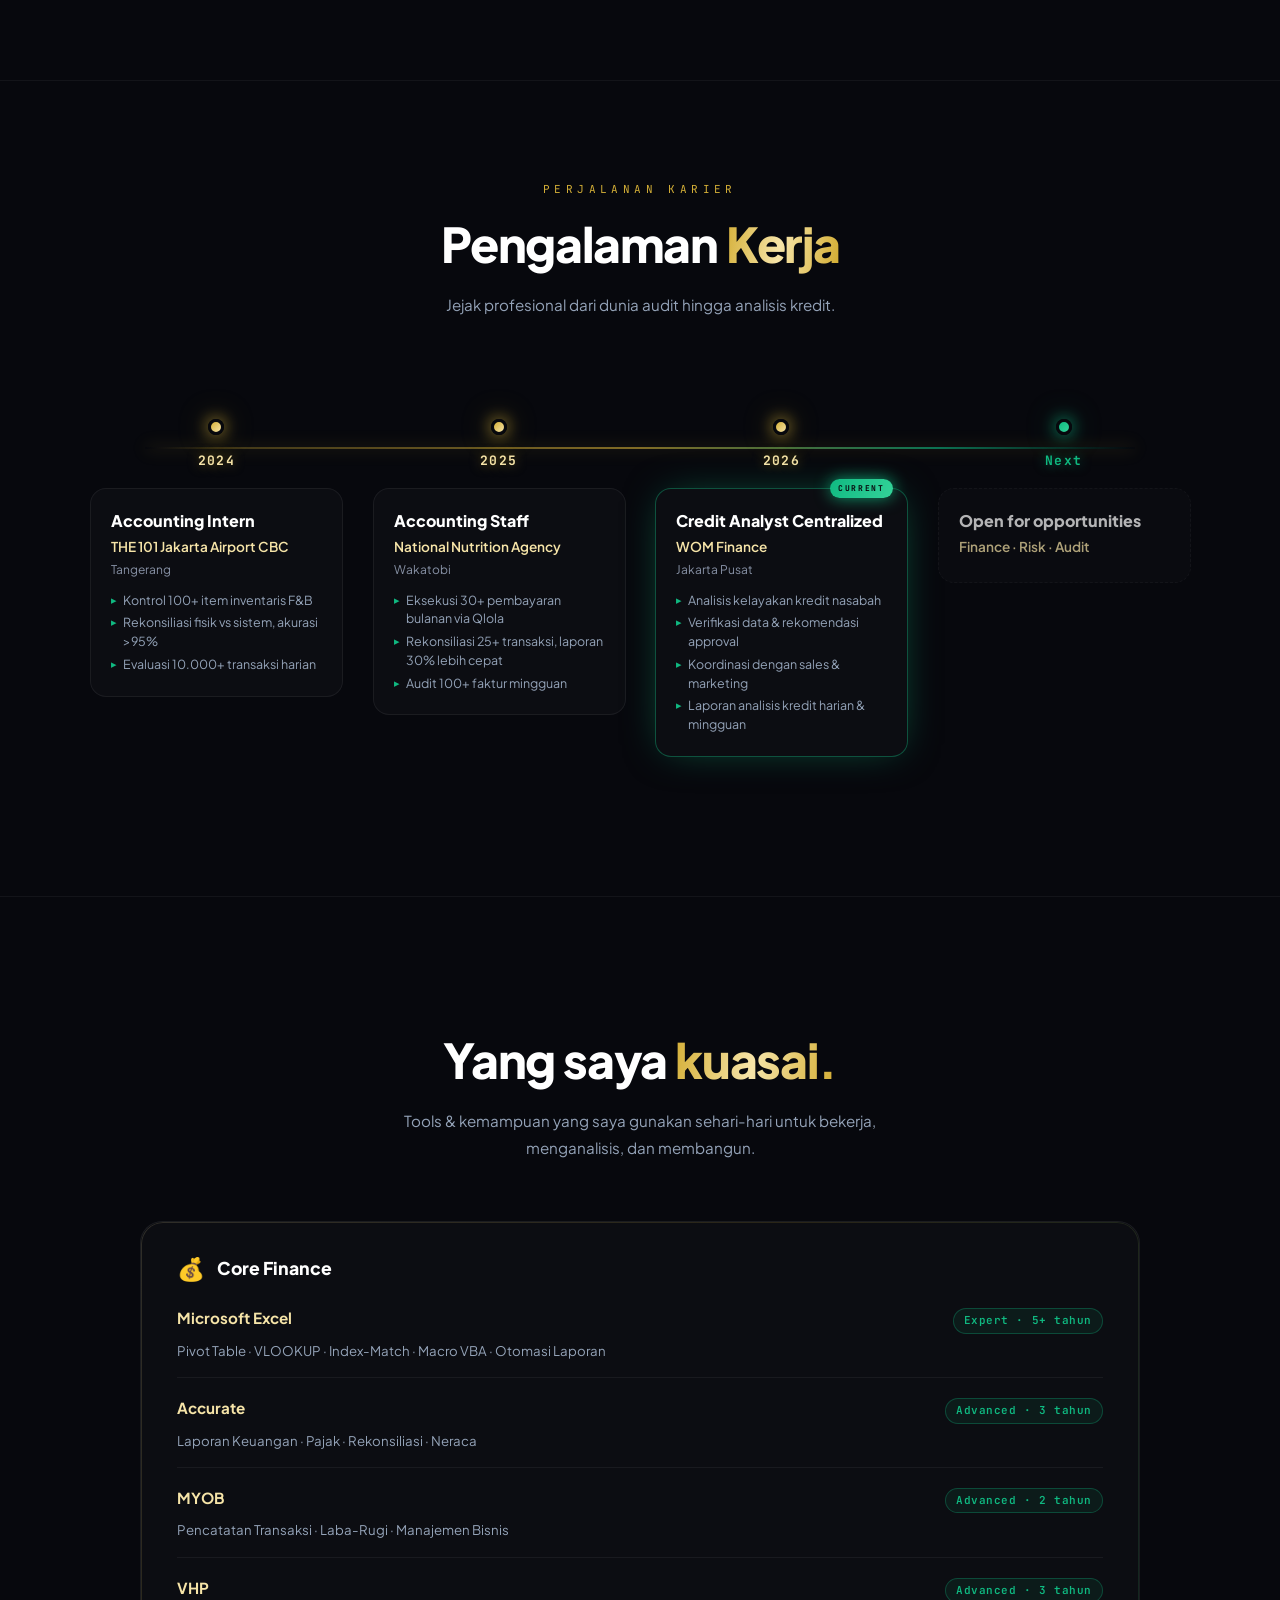
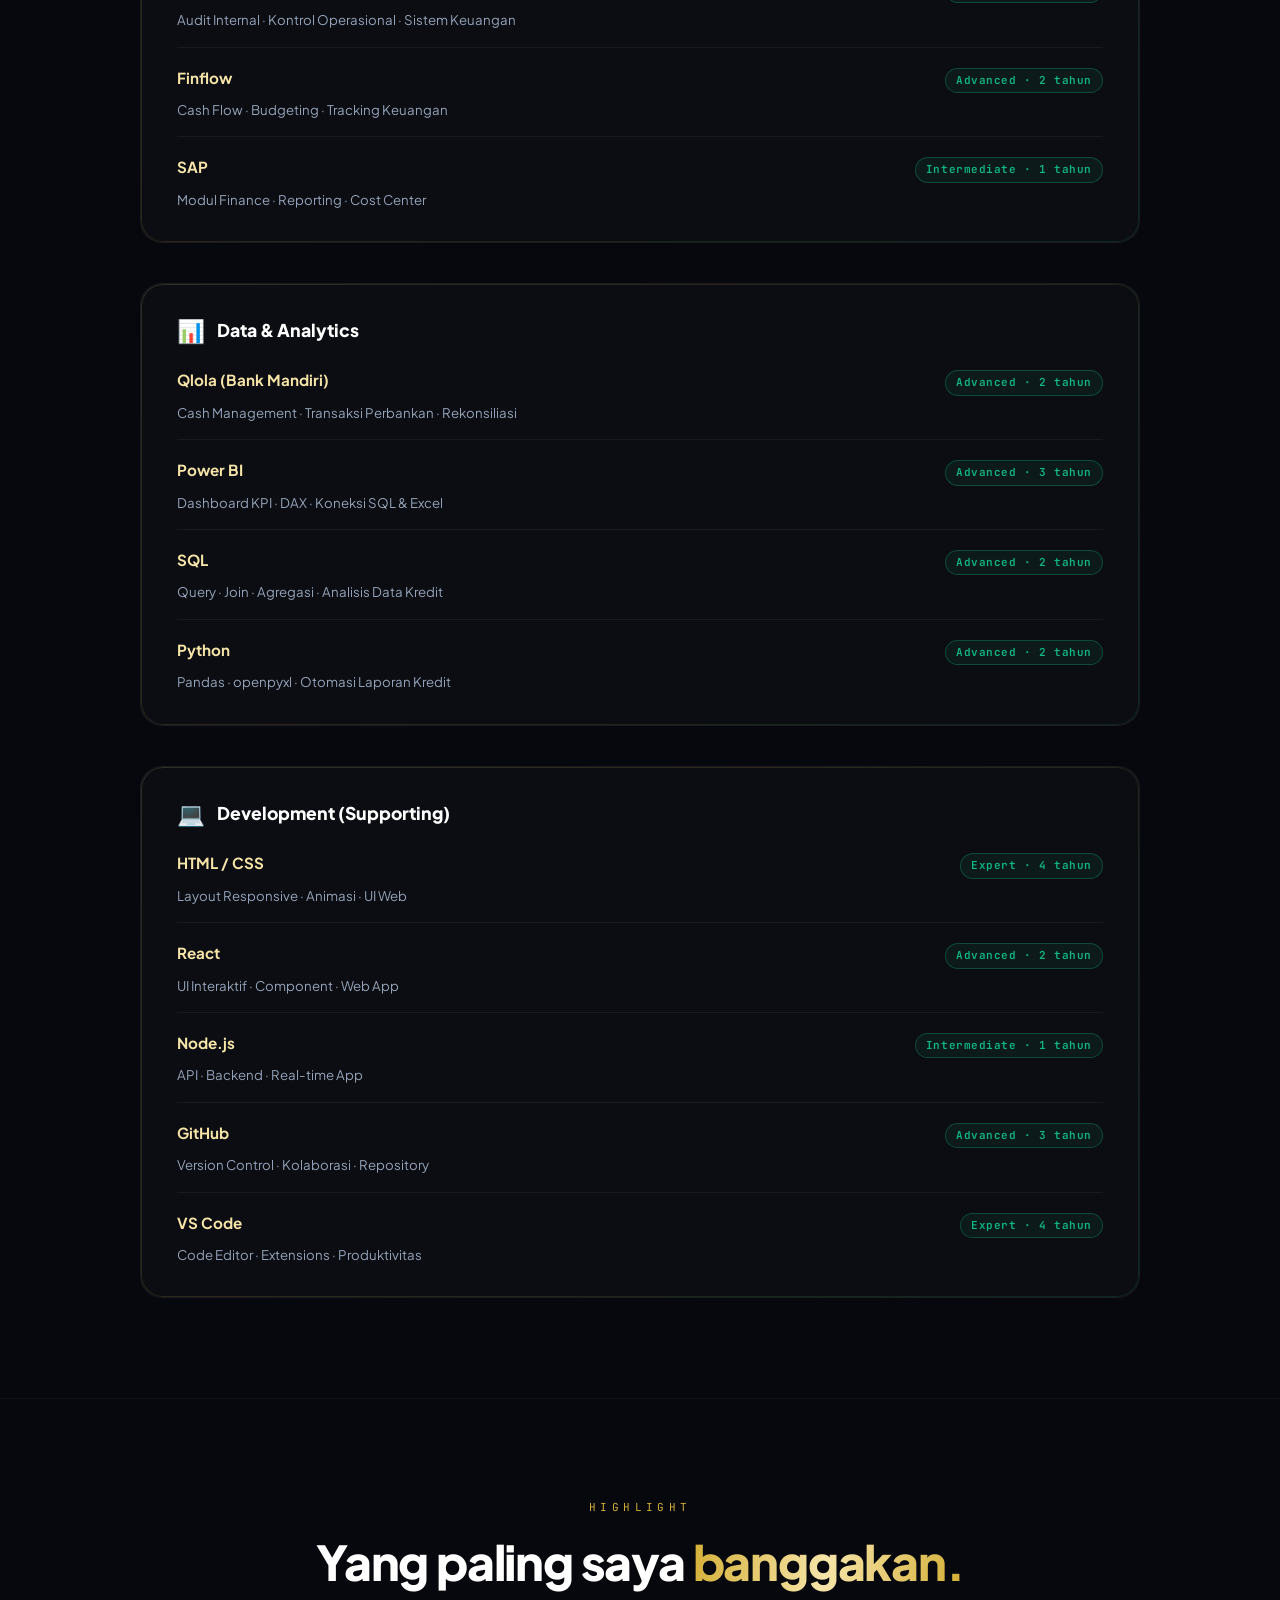
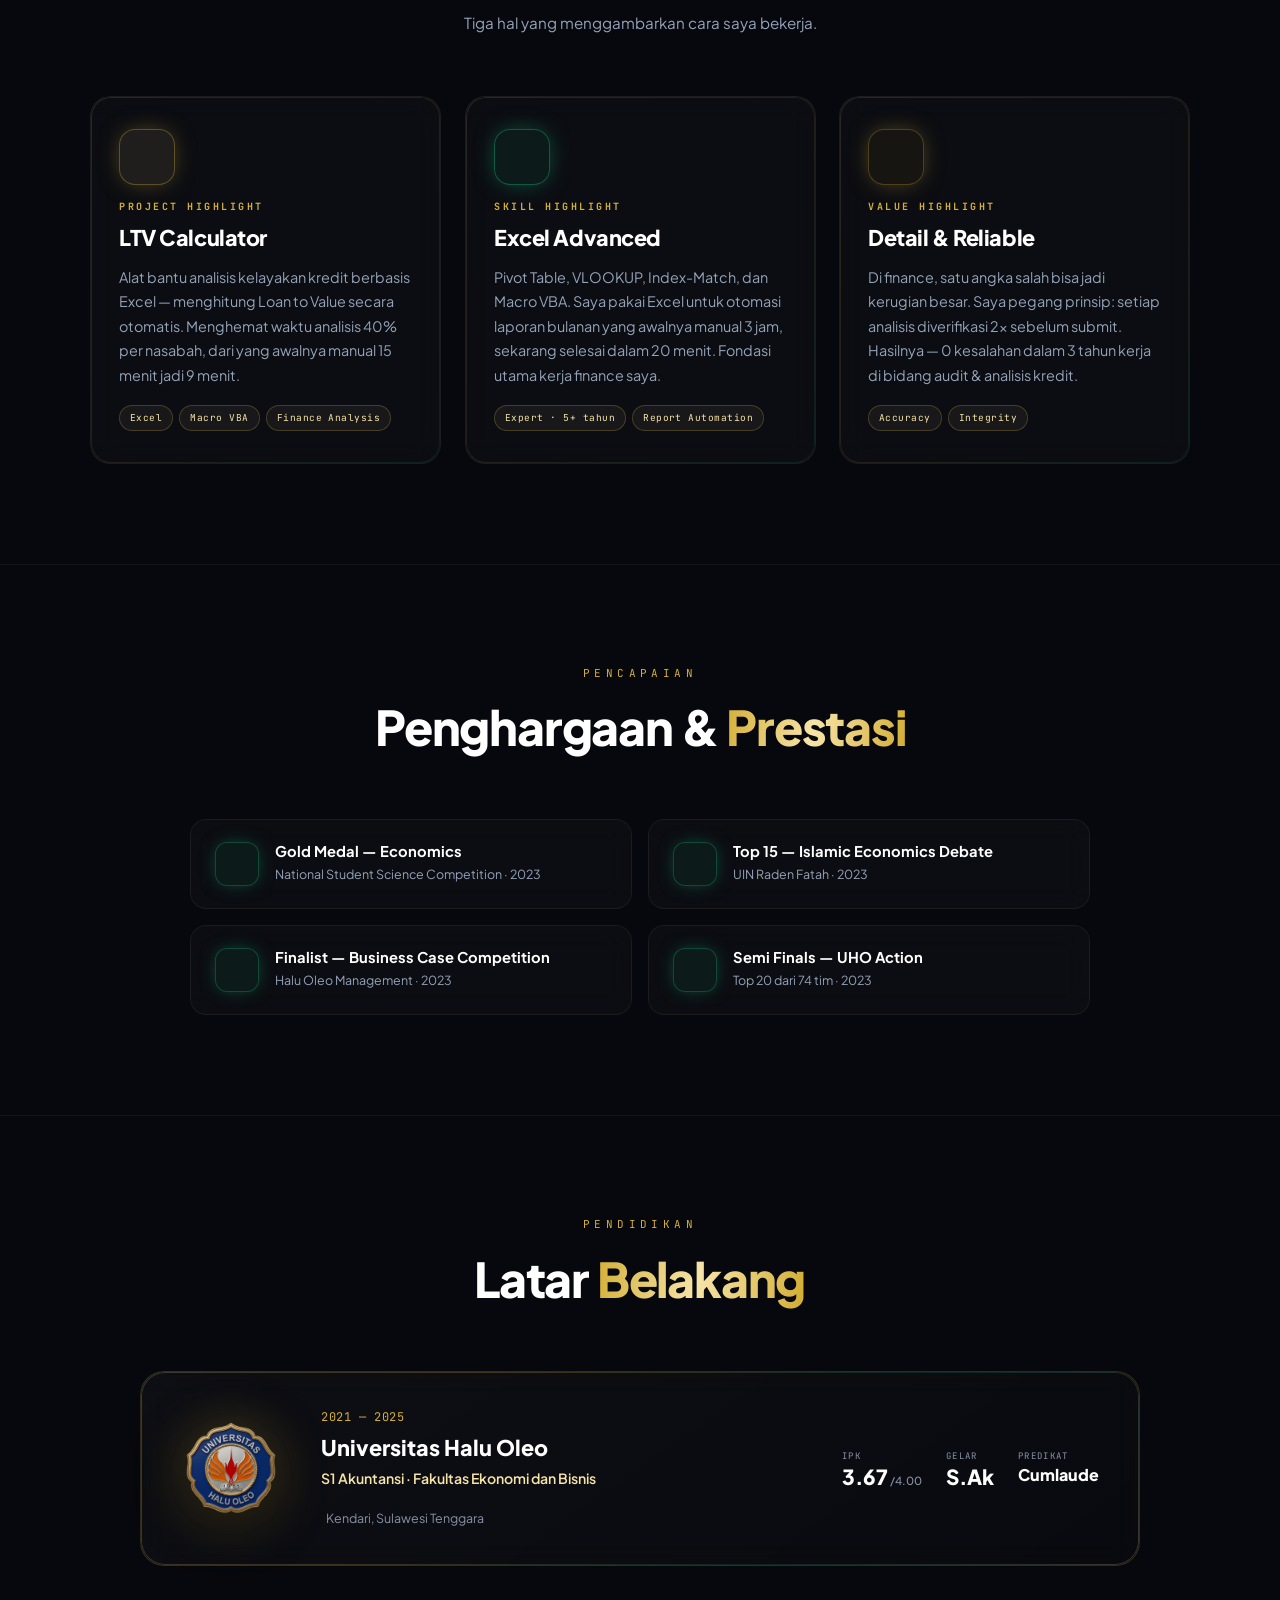
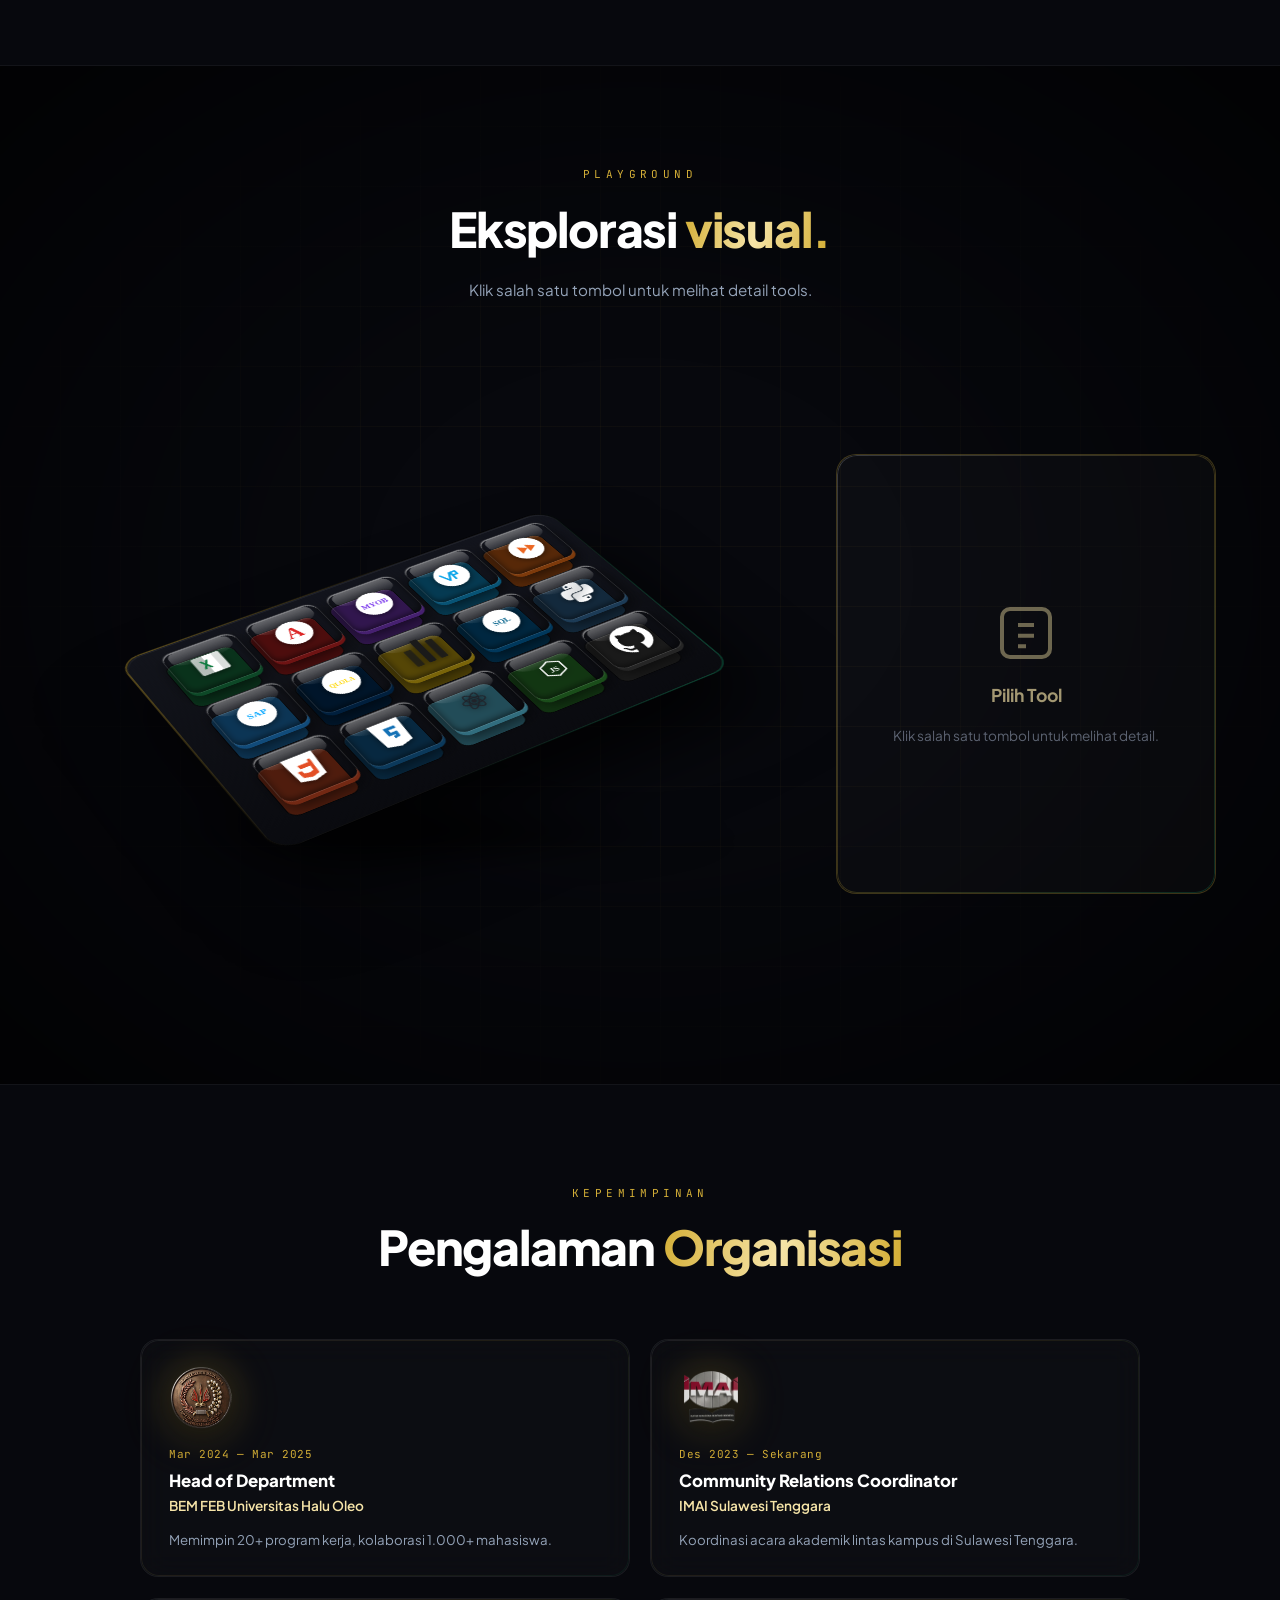
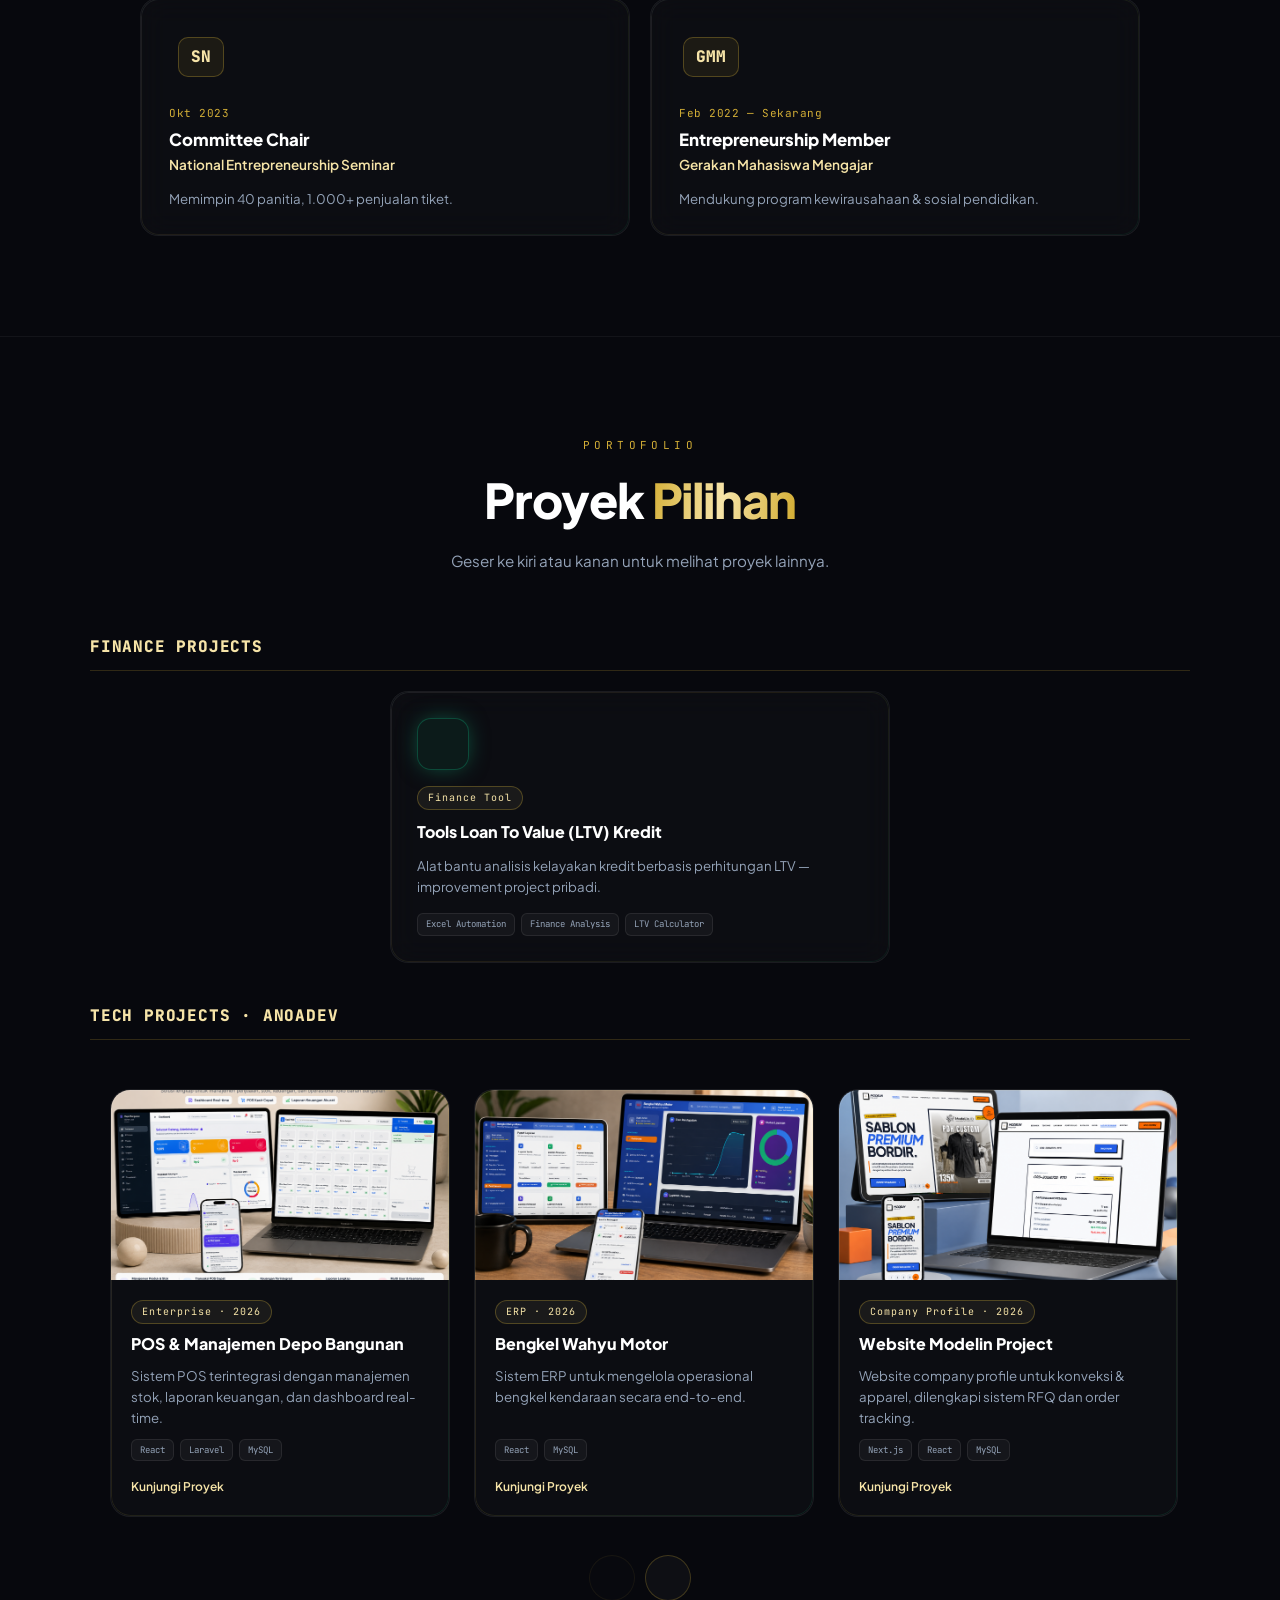
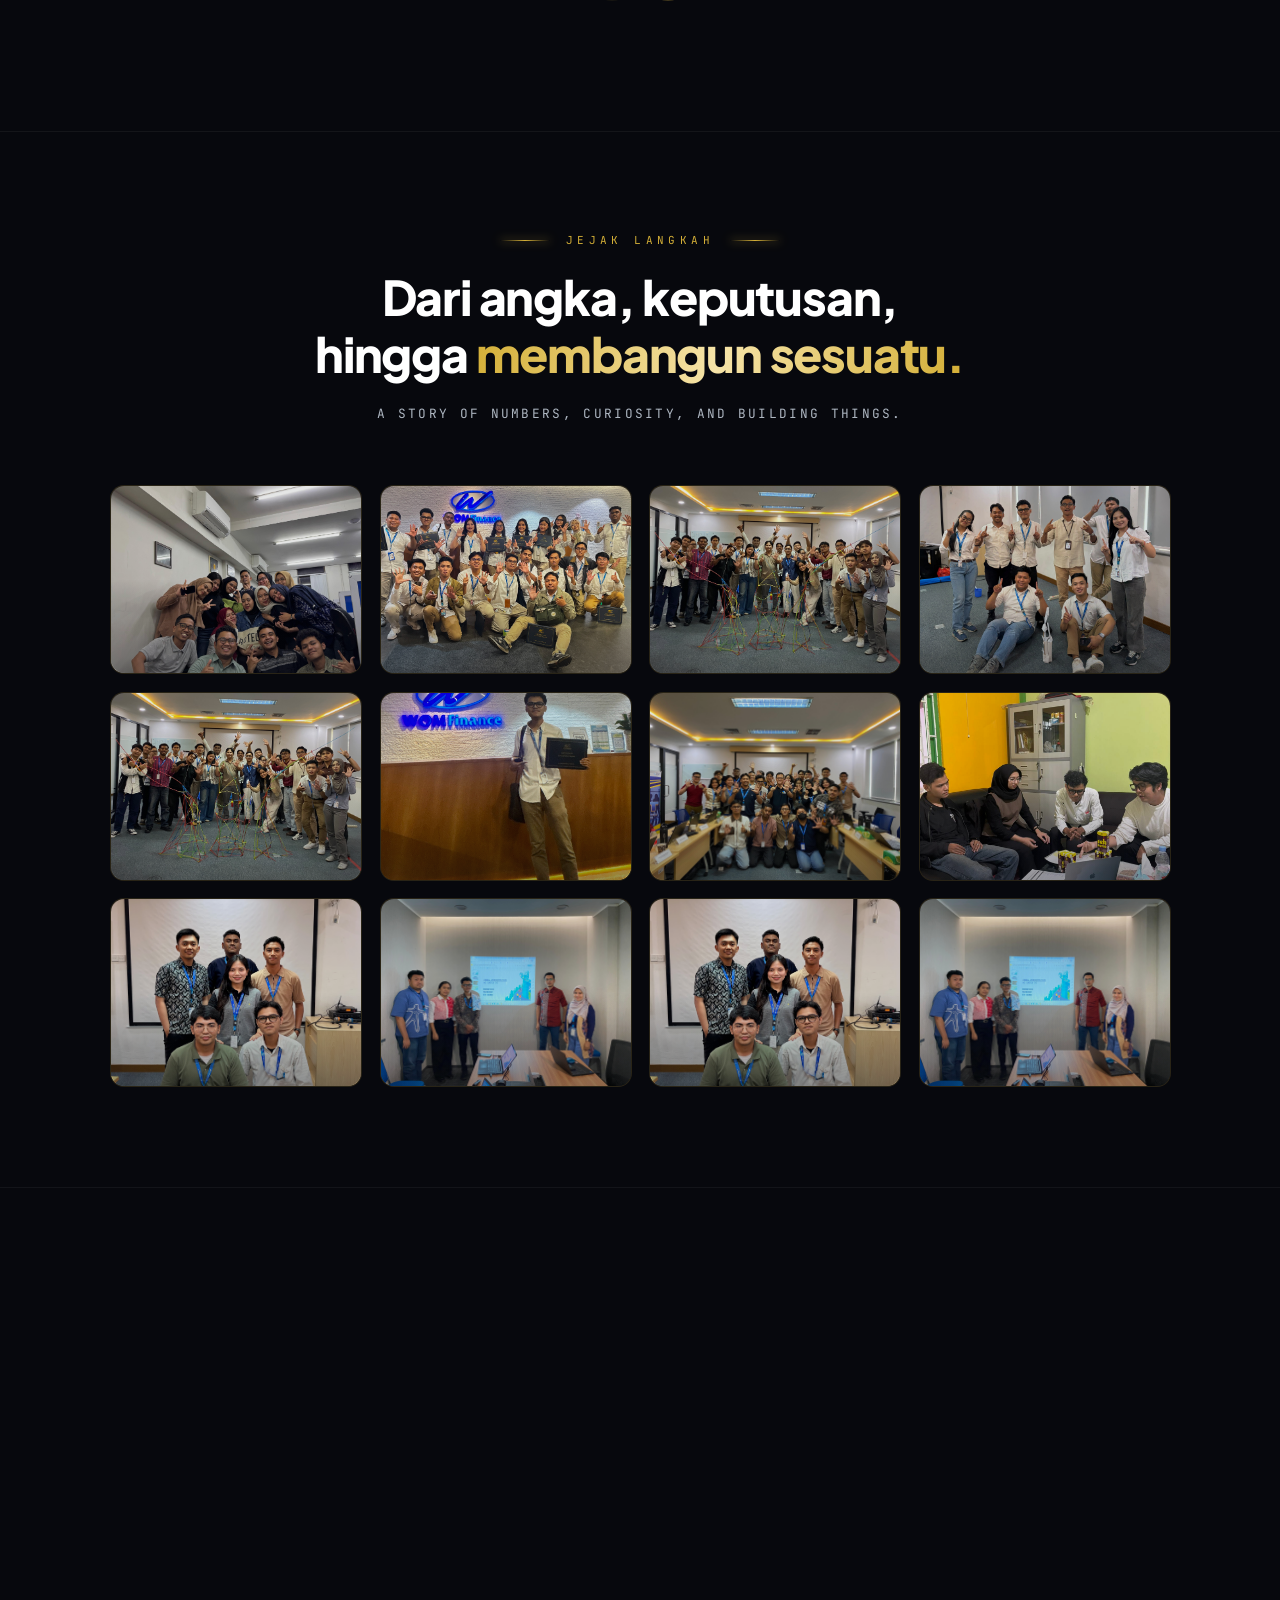
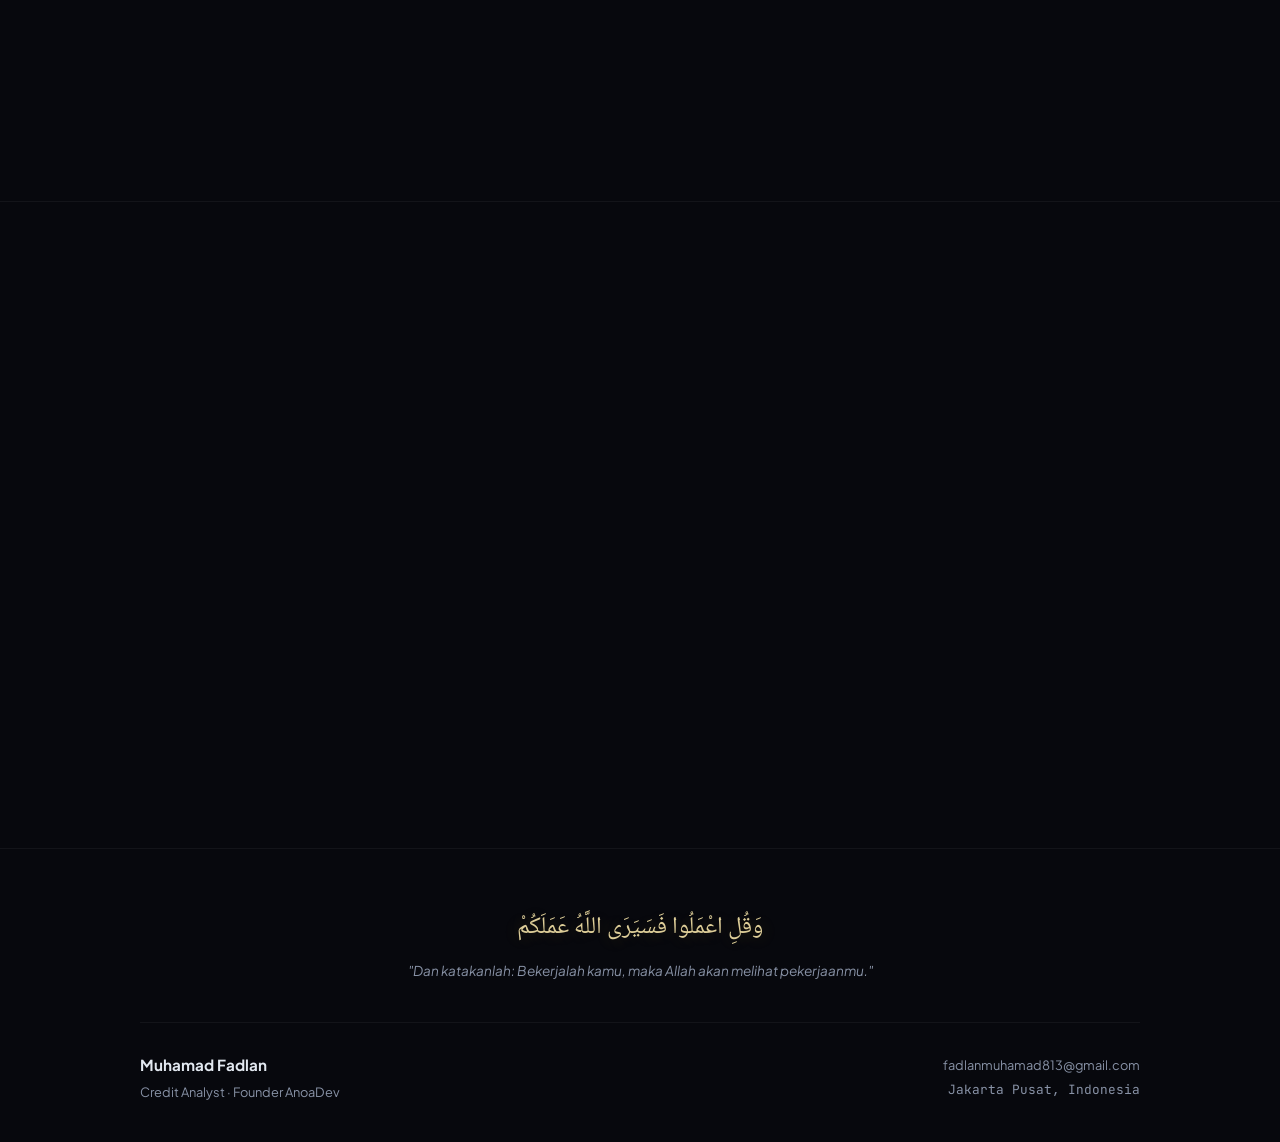
==== commit 0374b6cf: "Fix Form" ====
--- a/index.html
+++ b/index.html
@@ -1812,61 +1812,16 @@
         </div>
         <!-- FORM KONTAK WEB3FORMS -->
         <div class="kontak-form-wrap reveal">
-          <form id="contactForm" class="kontak-form">
-            <!-- ACCESS KEY DARI WEB3FORMS -->
+          <form action="https://api.web3forms.com/submit" method="POST">
             <input
               type="hidden"
               name="access_key"
-              value="d930304f-1fce-4a43-8f8d5189f039"
+              value="d930304f-1fce-4a43-9f5e-8f8d5189f039"
             />
-
-            <!-- Anti-bot -->
-            <input
-              type="checkbox"
-              name="botcheck"
-              class="hidden"
-              style="display: none"
-            />
-
-            <div class="form-group">
-              <label for="name">Nama Lo</label>
-              <input
-                type="text"
-                name="name"
-                id="name"
-                placeholder="Nama lengkap lo"
-                required
-              />
-            </div>
-
-            <div class="form-group">
-              <label for="email">Email Lo</label>
-              <input
-                type="email"
-                name="email"
-                id="email"
-                placeholder="email@contoh.com"
-                required
-              />
-            </div>
-
-            <div class="form-group">
-              <label for="message">Pesan</label>
-              <textarea
-                name="message"
-                id="message"
-                rows="4"
-                placeholder="Tulis pesan lo di sini..."
-                required
-              ></textarea>
-            </div>
-
-            <button type="submit" id="submitBtn" class="btn-chrome">
-              <i data-lucide="send" class="w-4 h-4"></i>
-              <span id="btnText">Kirim Pesan</span>
-            </button>
-
-            <p id="formResult" class="form-result"></p>
+            <input type="text" name="name" required placeholder="Nama" />
+            <input type="email" name="email" required placeholder="Email" />
+            <textarea name="message" required placeholder="Pesan"></textarea>
+            <button type="submit">Kirim</button>
           </form>
         </div>
       </div>
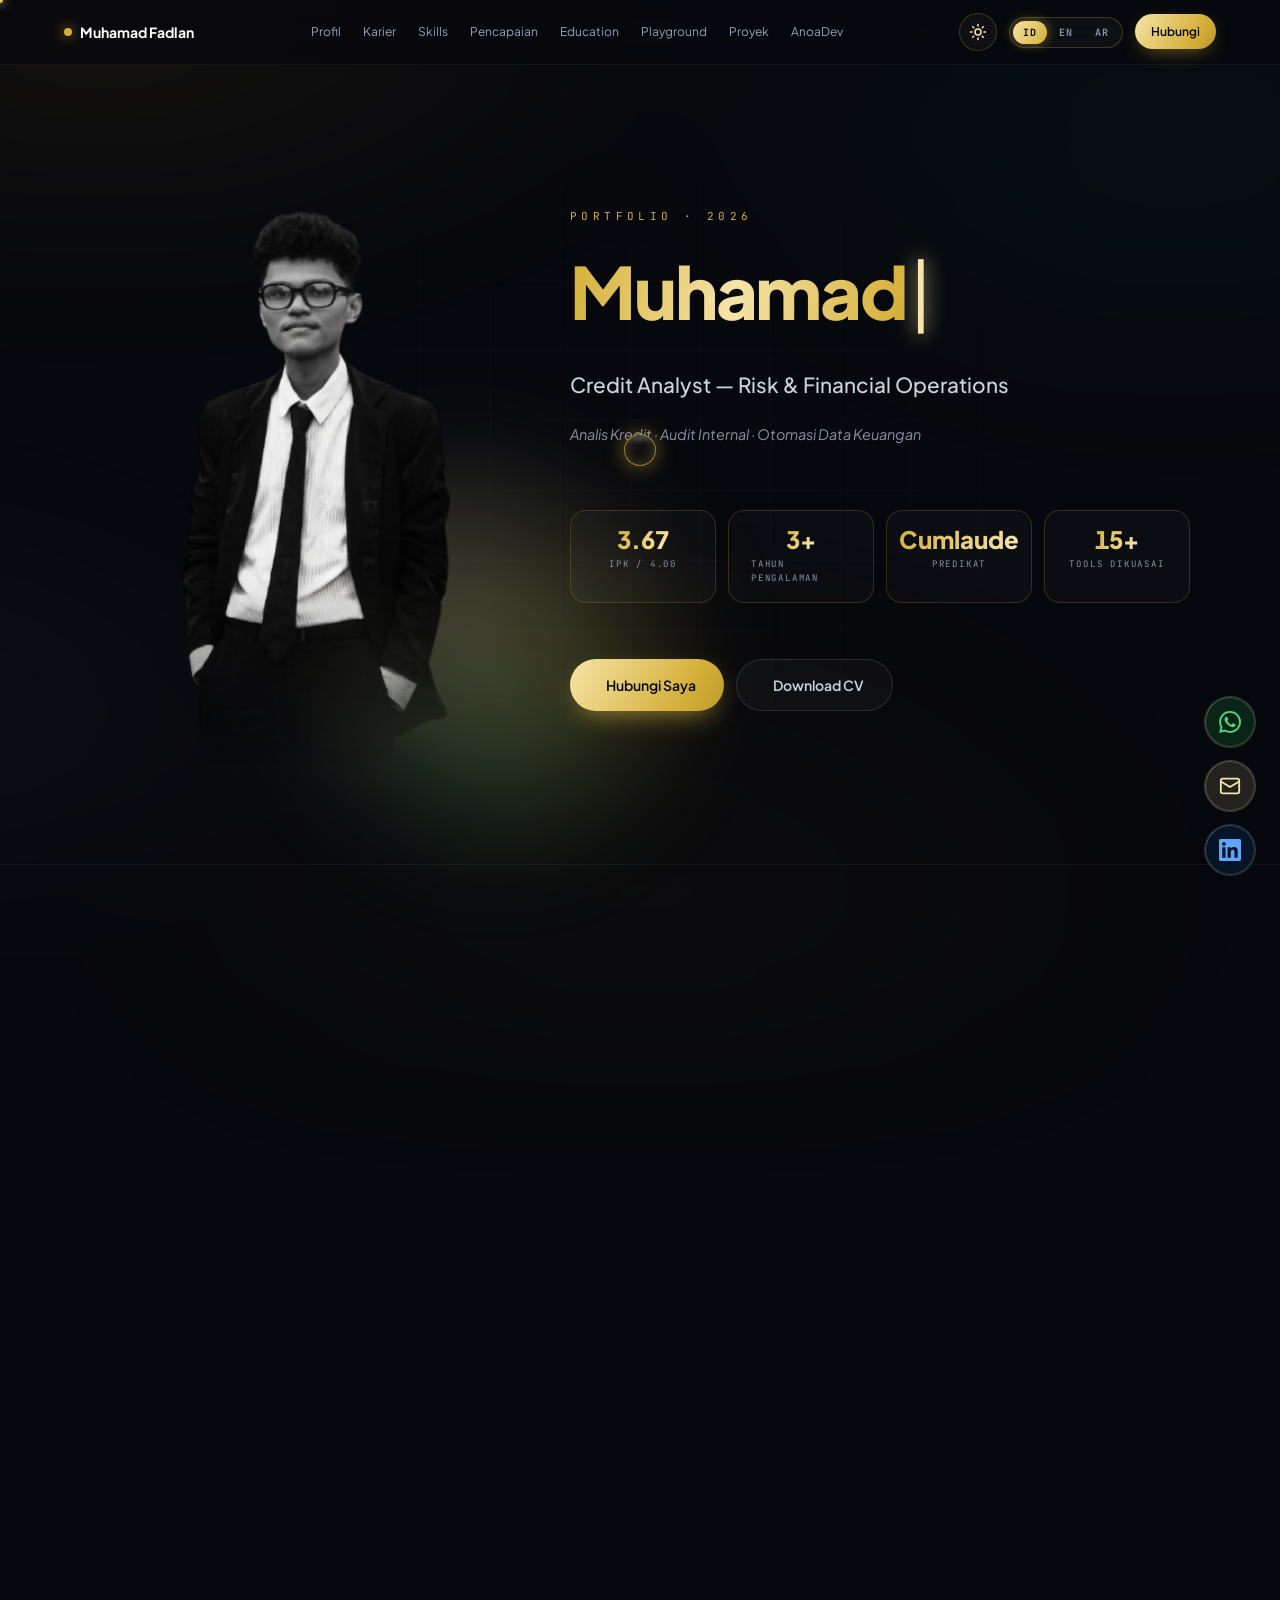
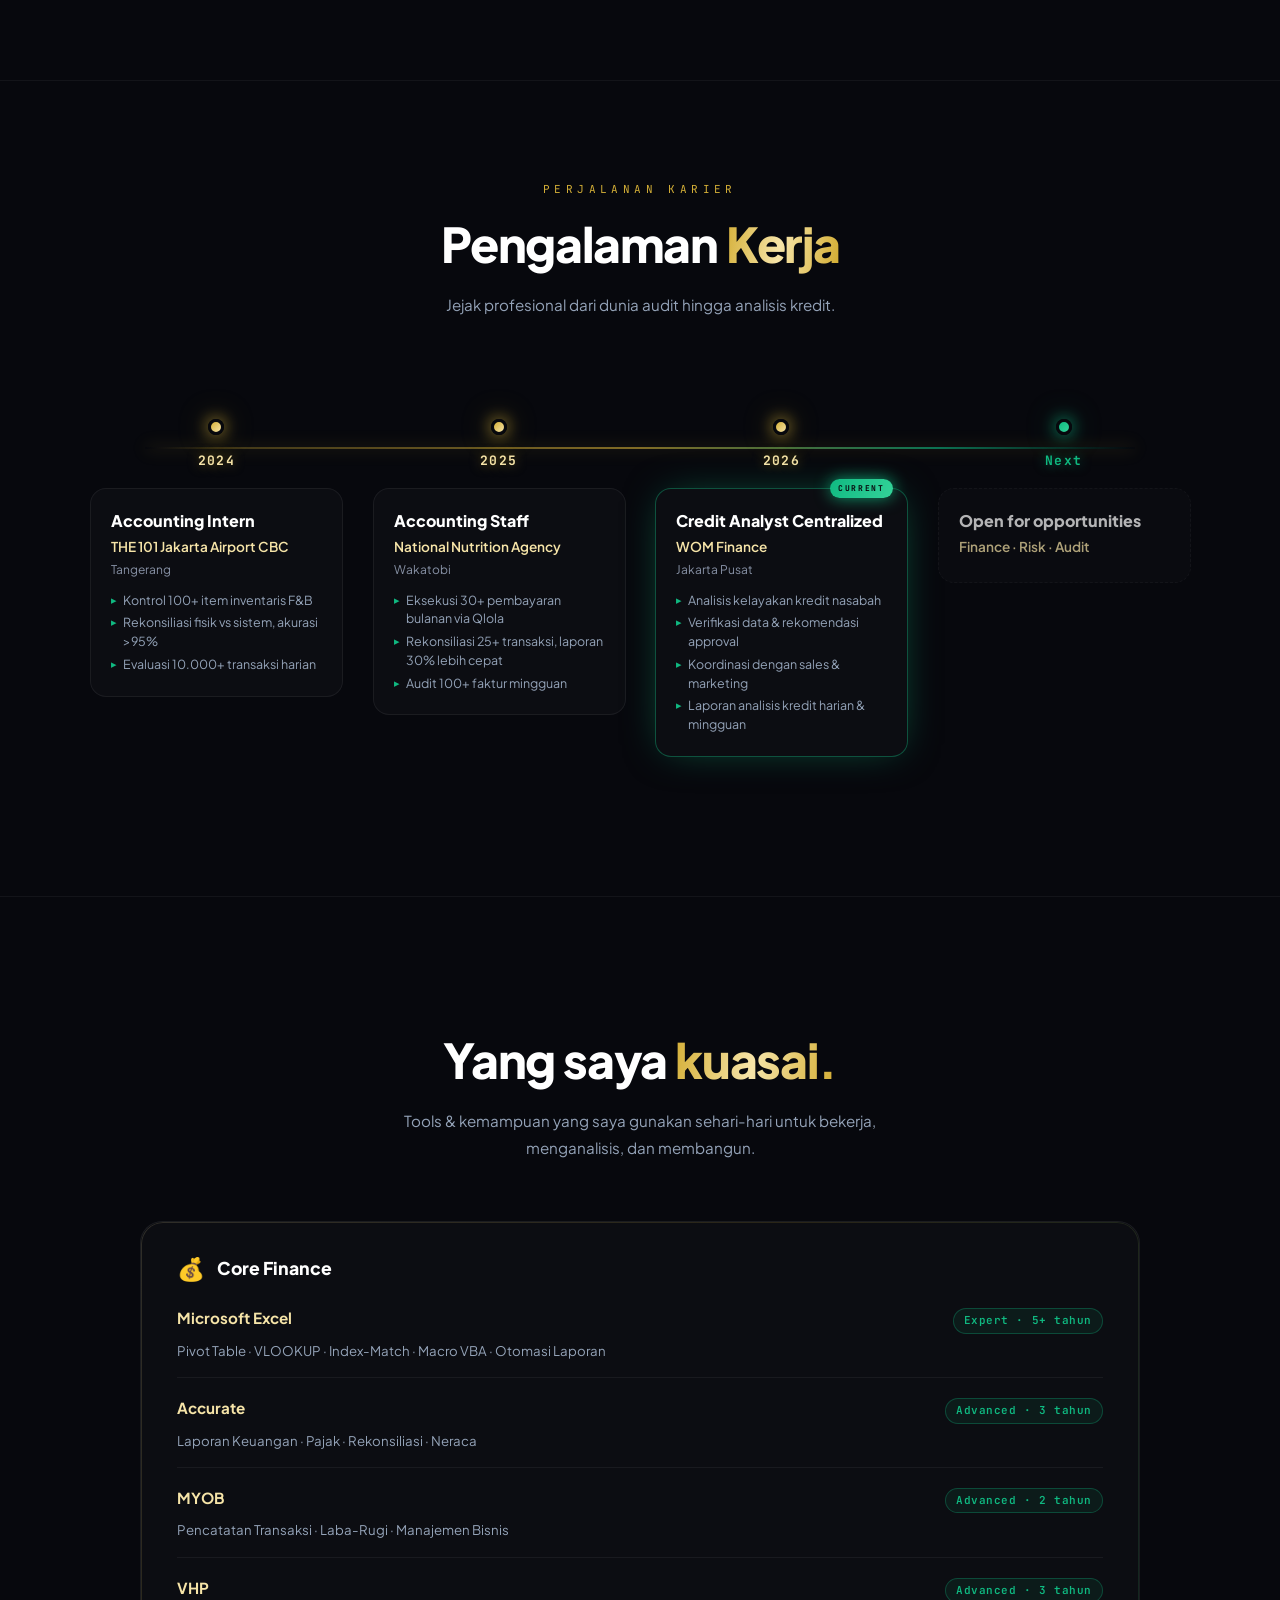
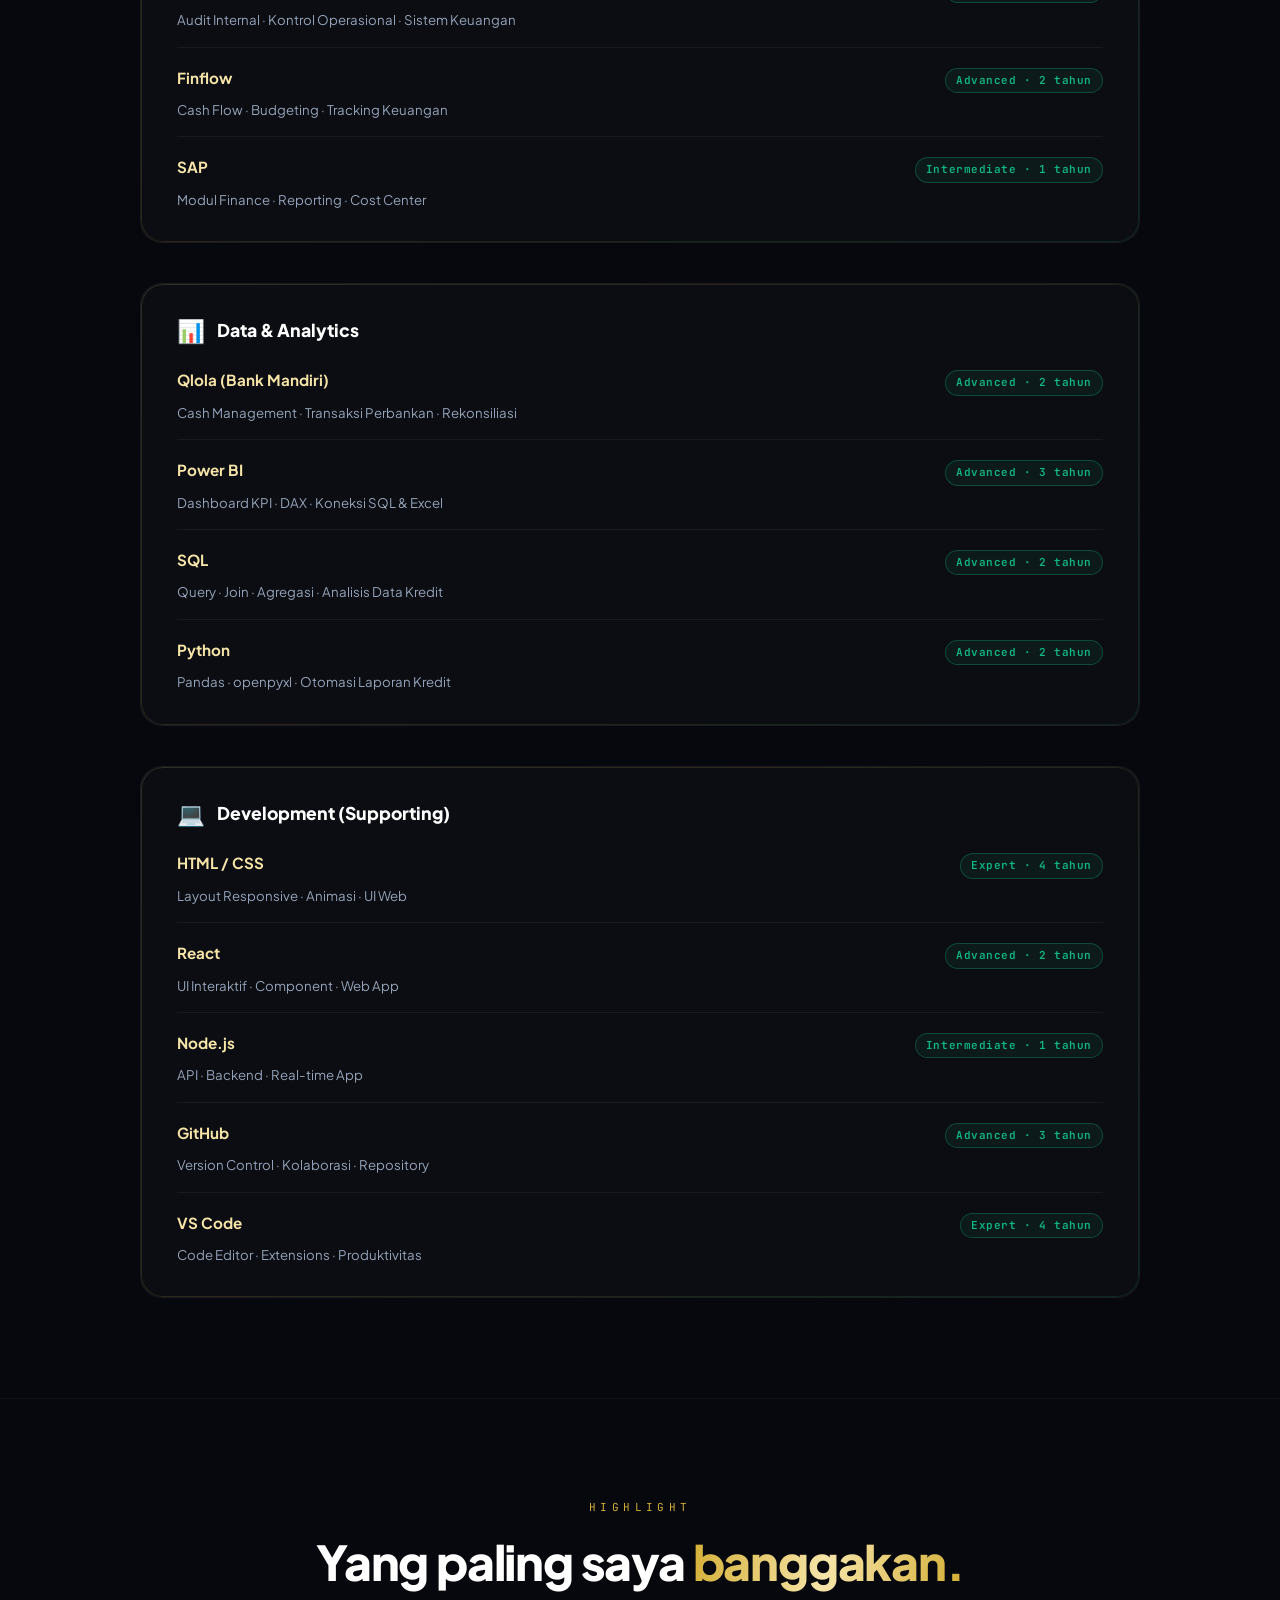
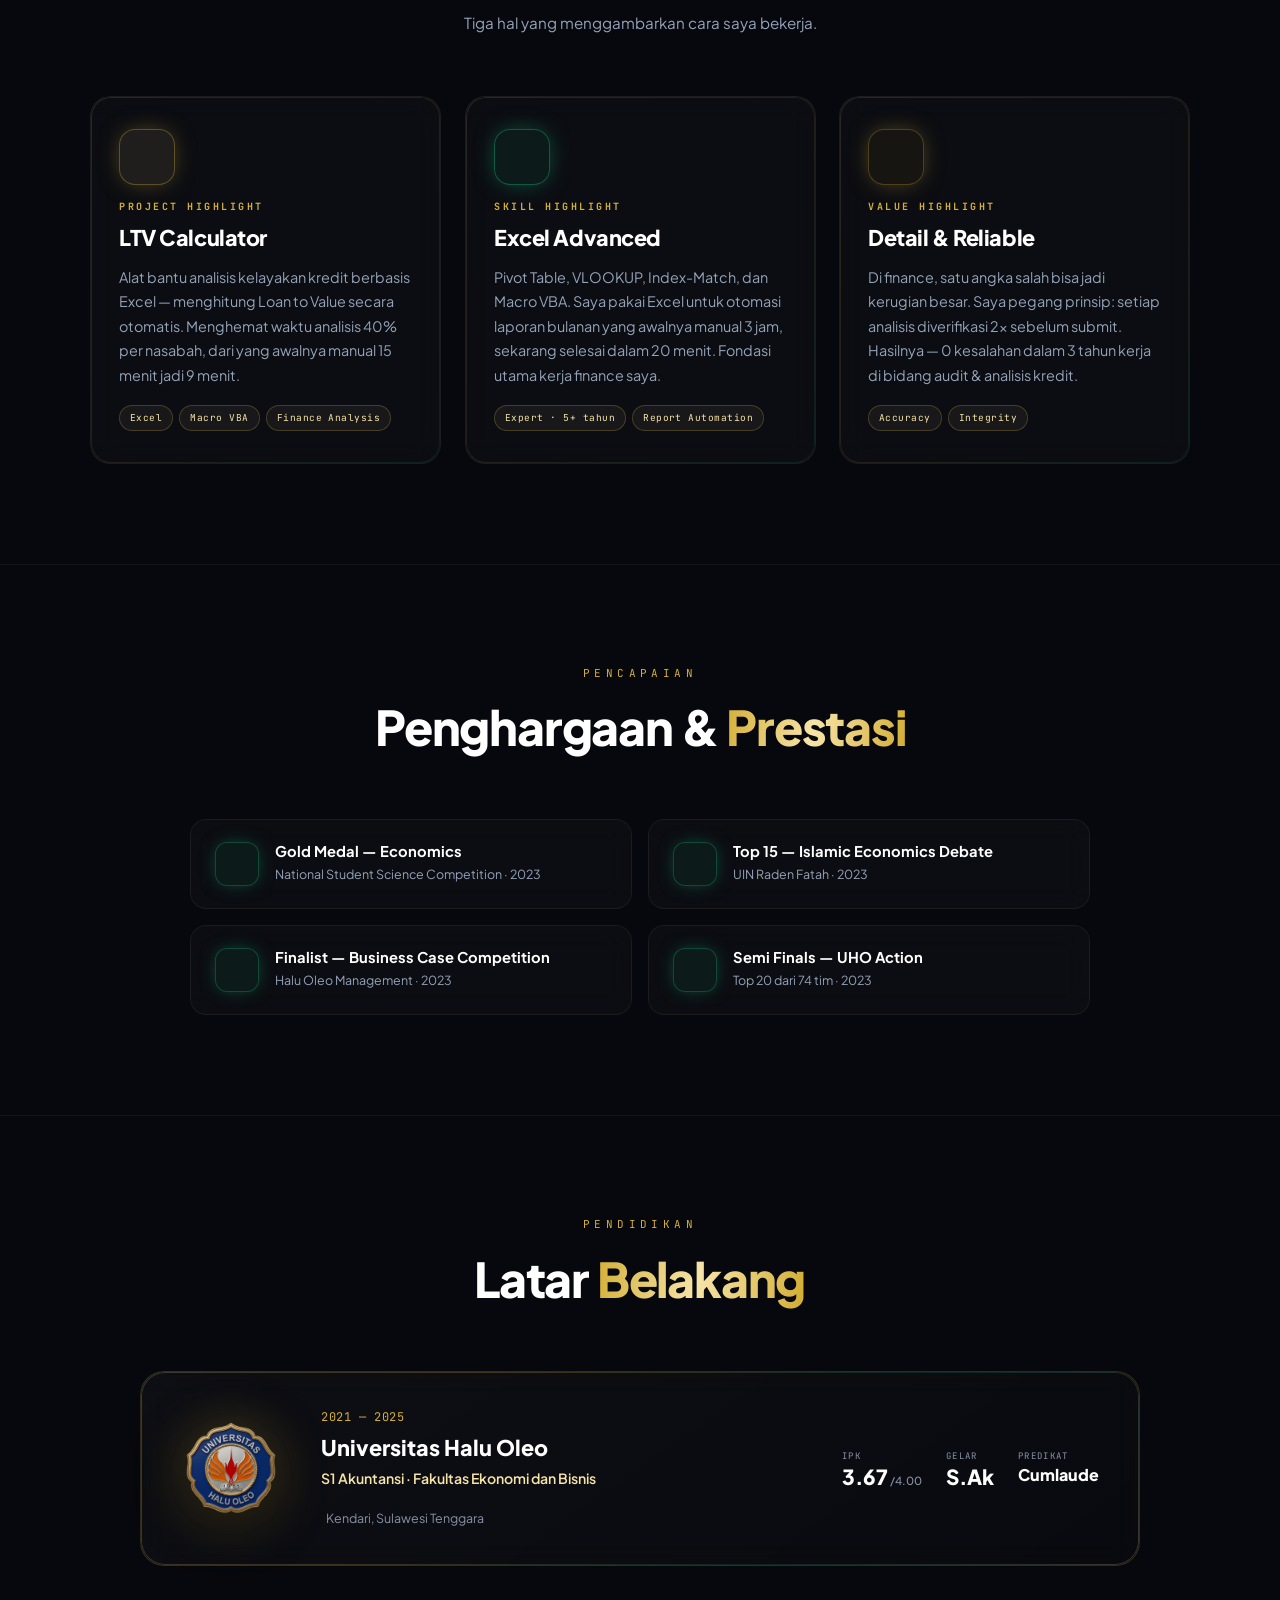
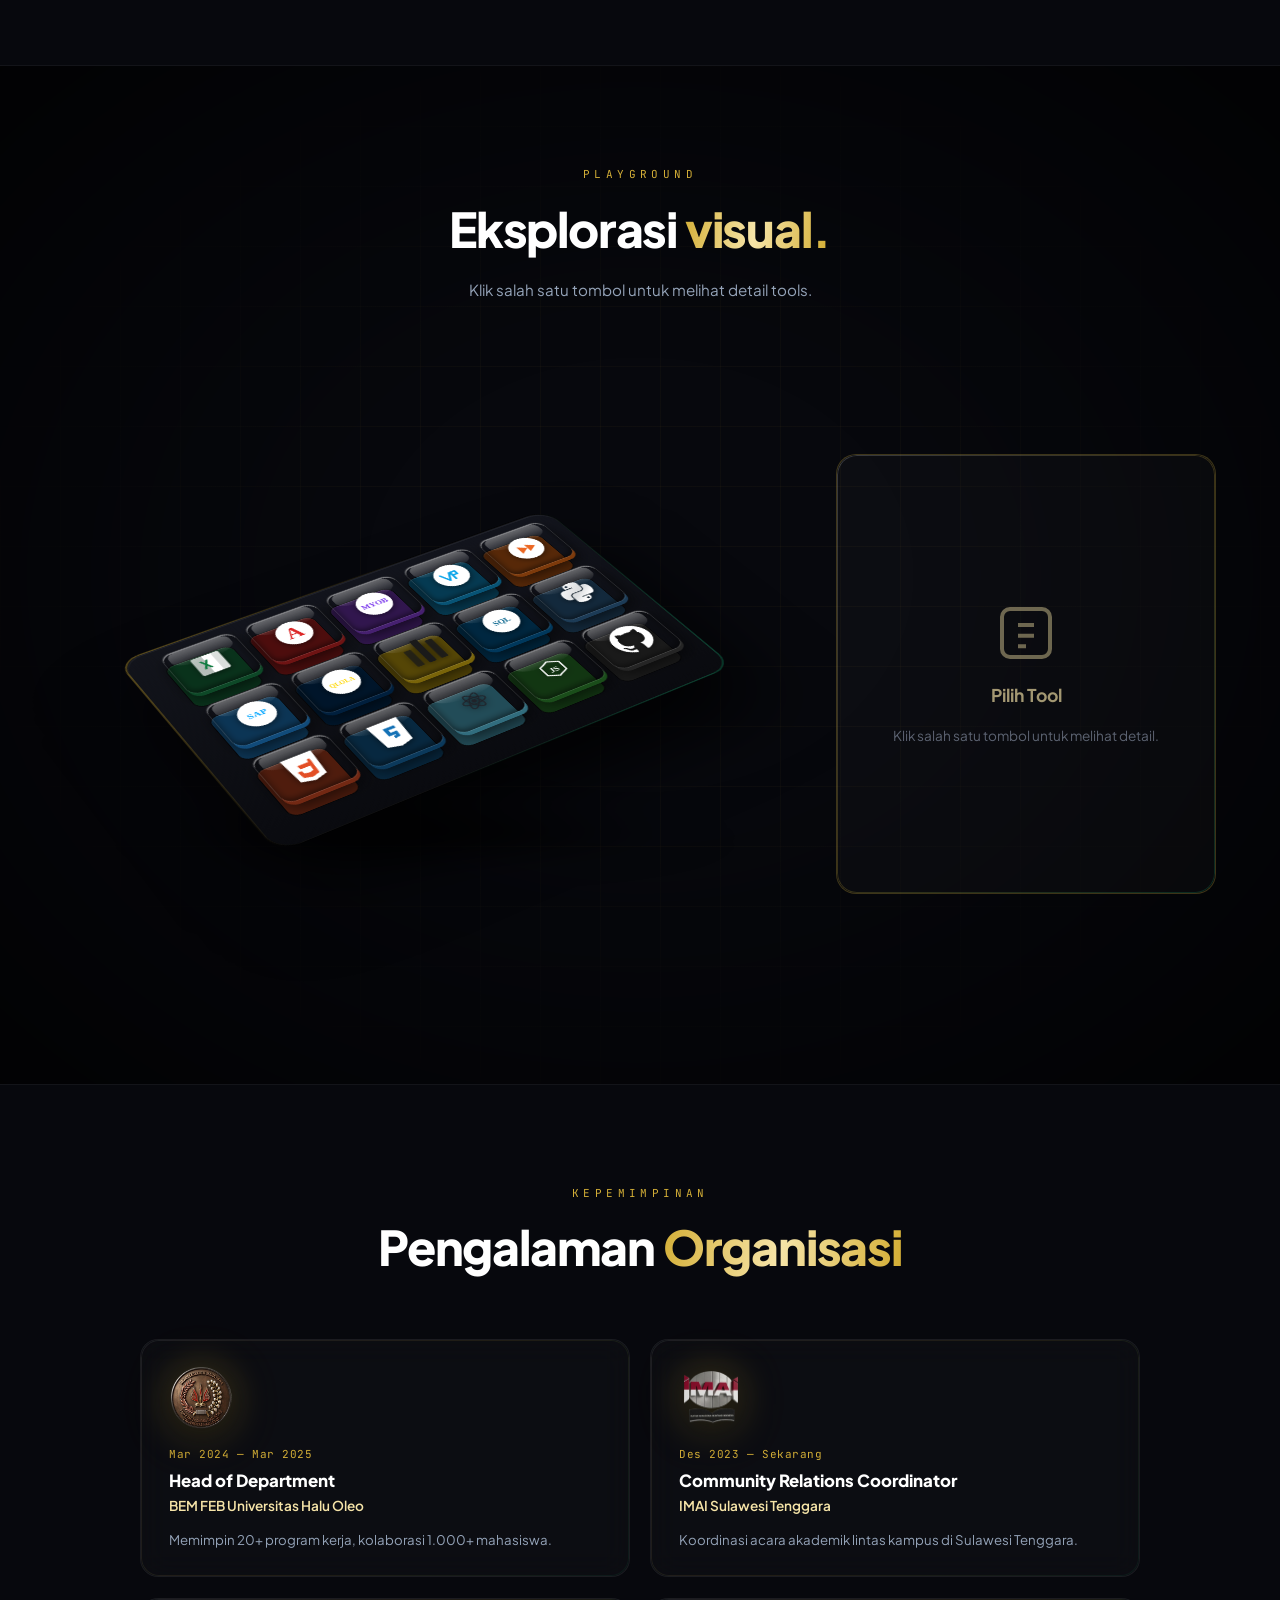
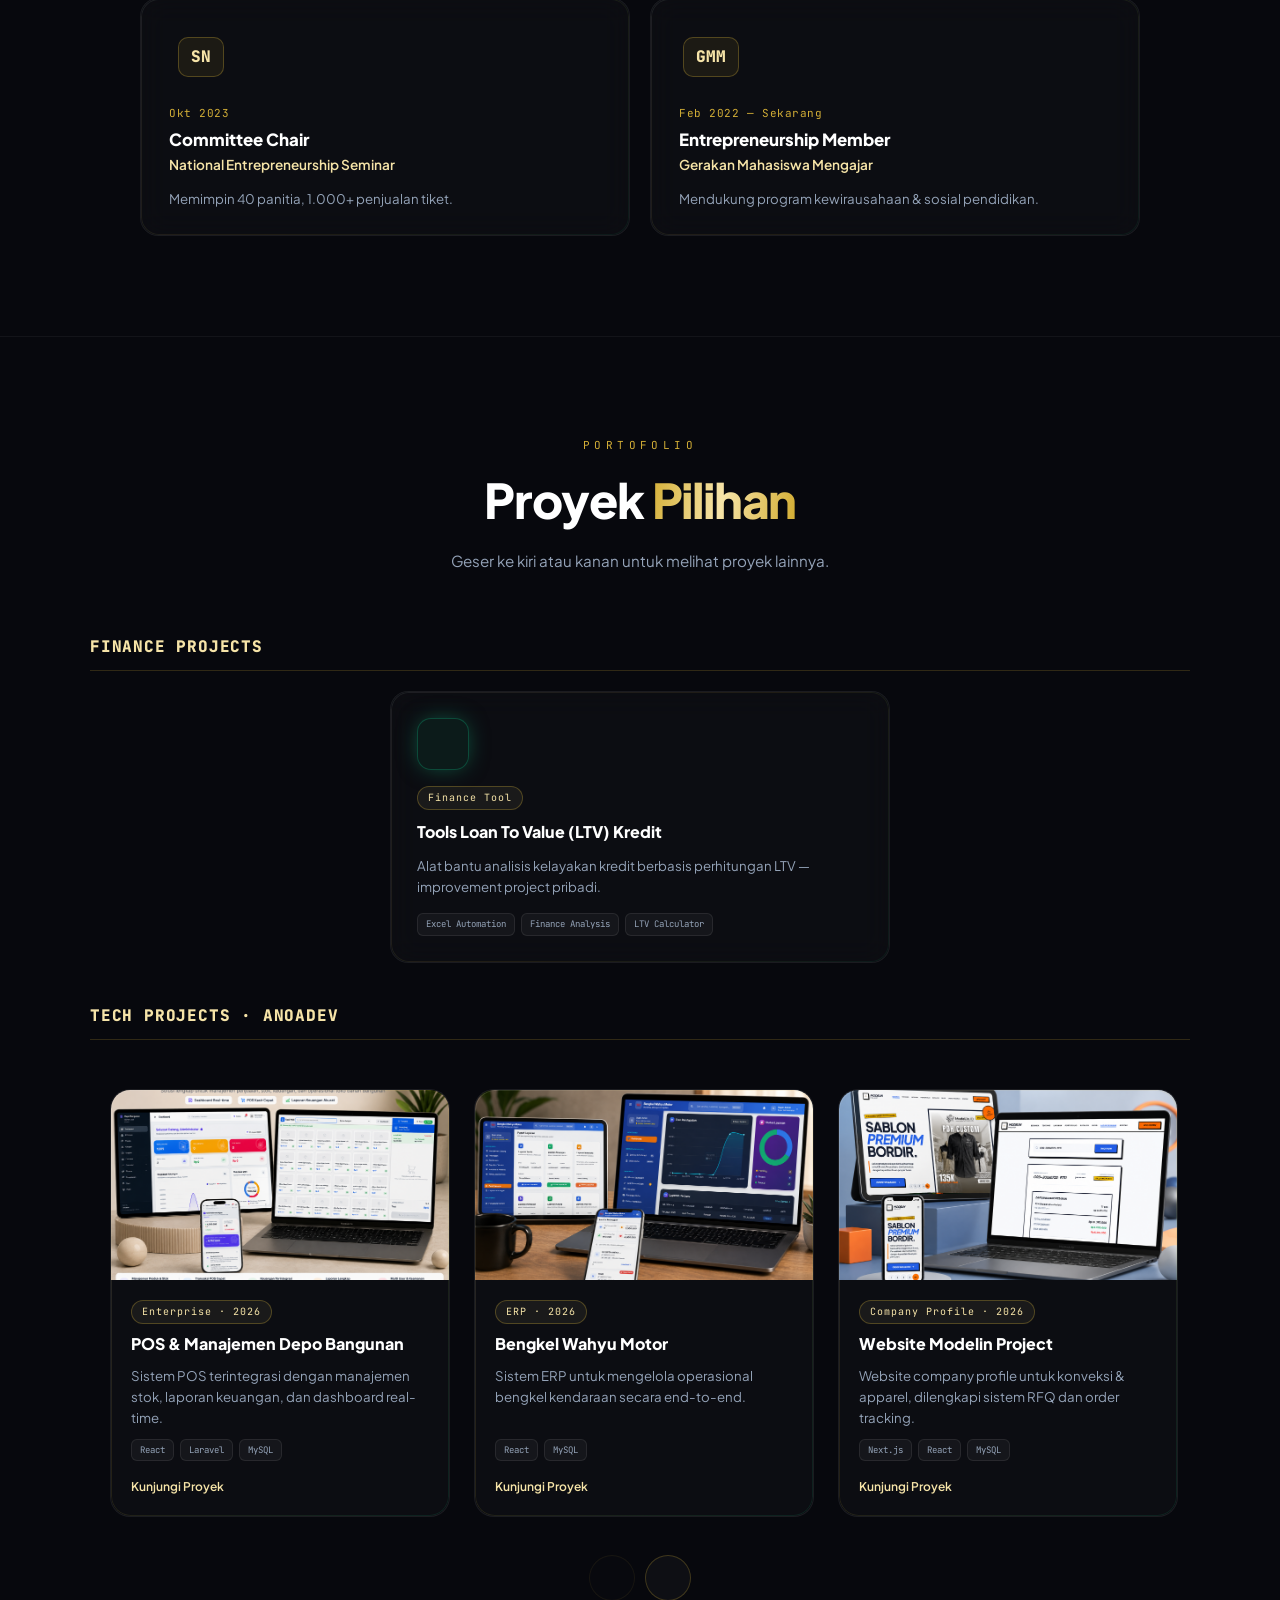
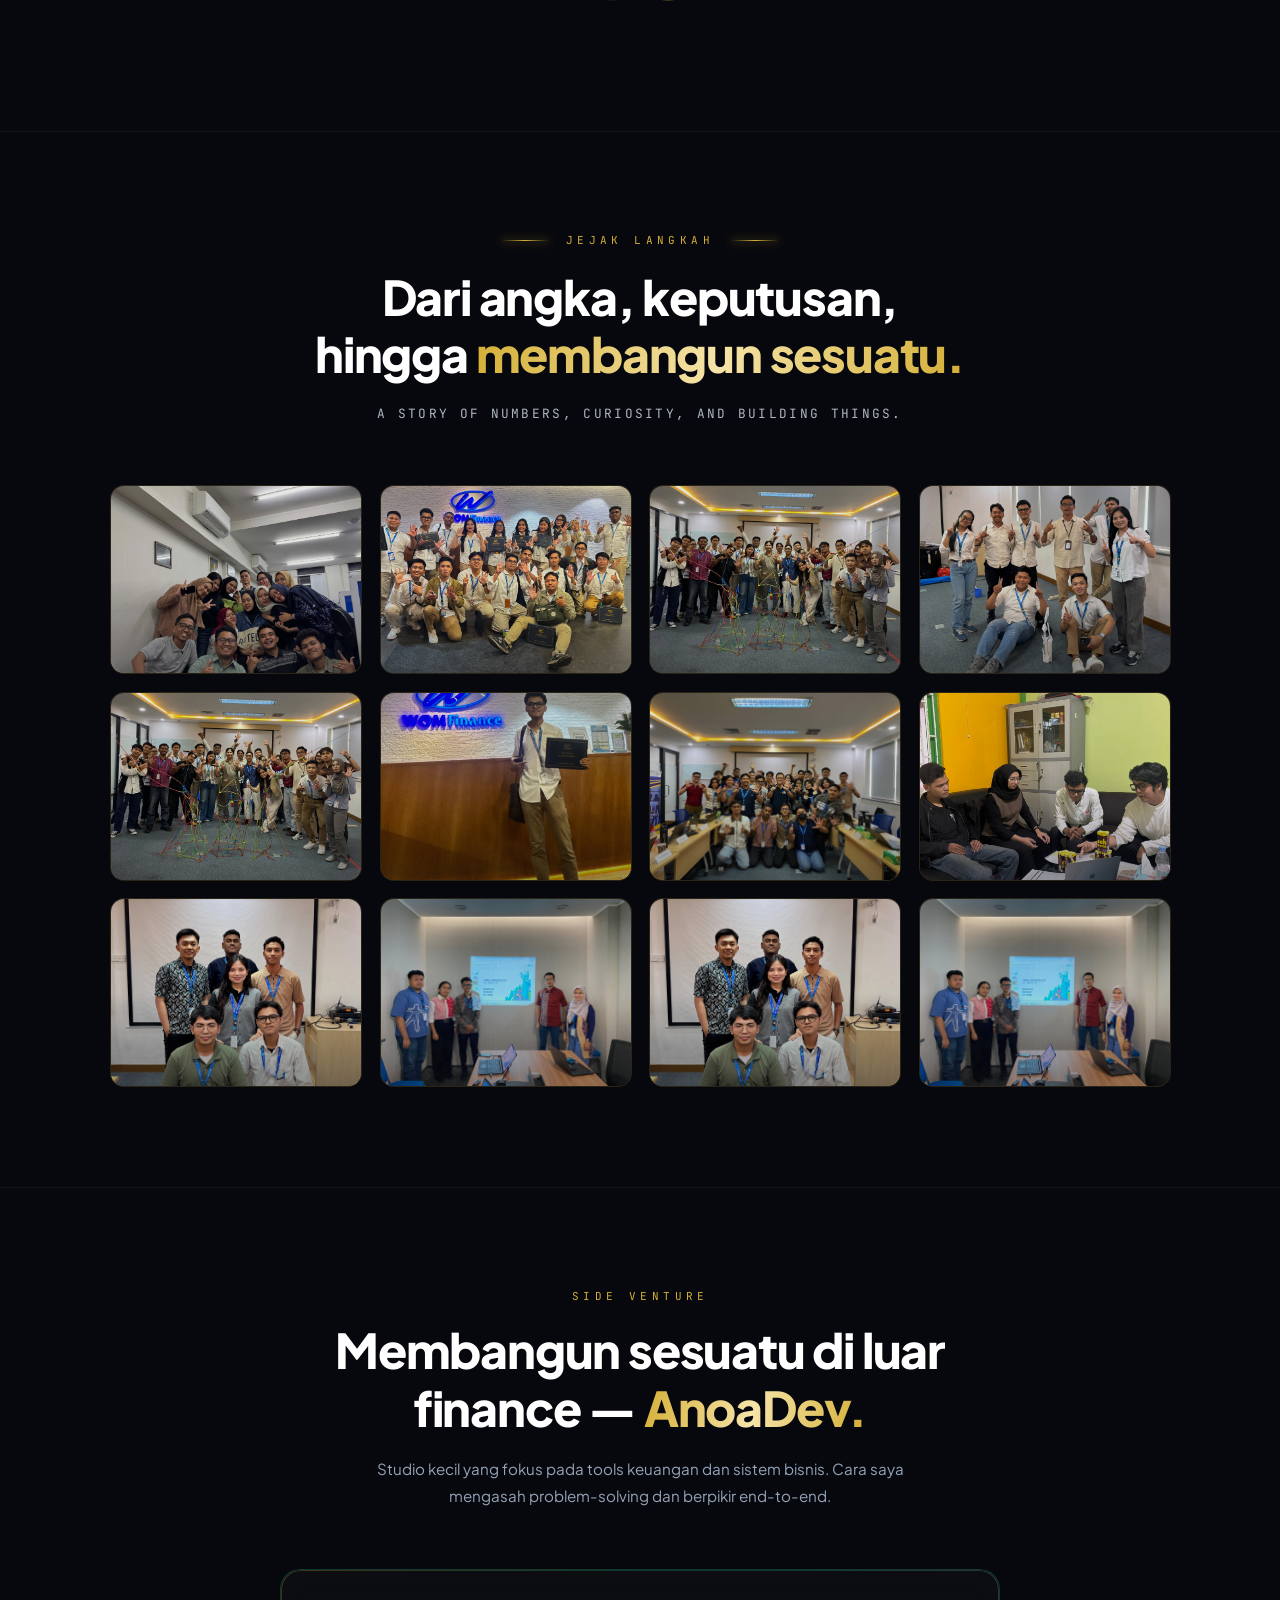
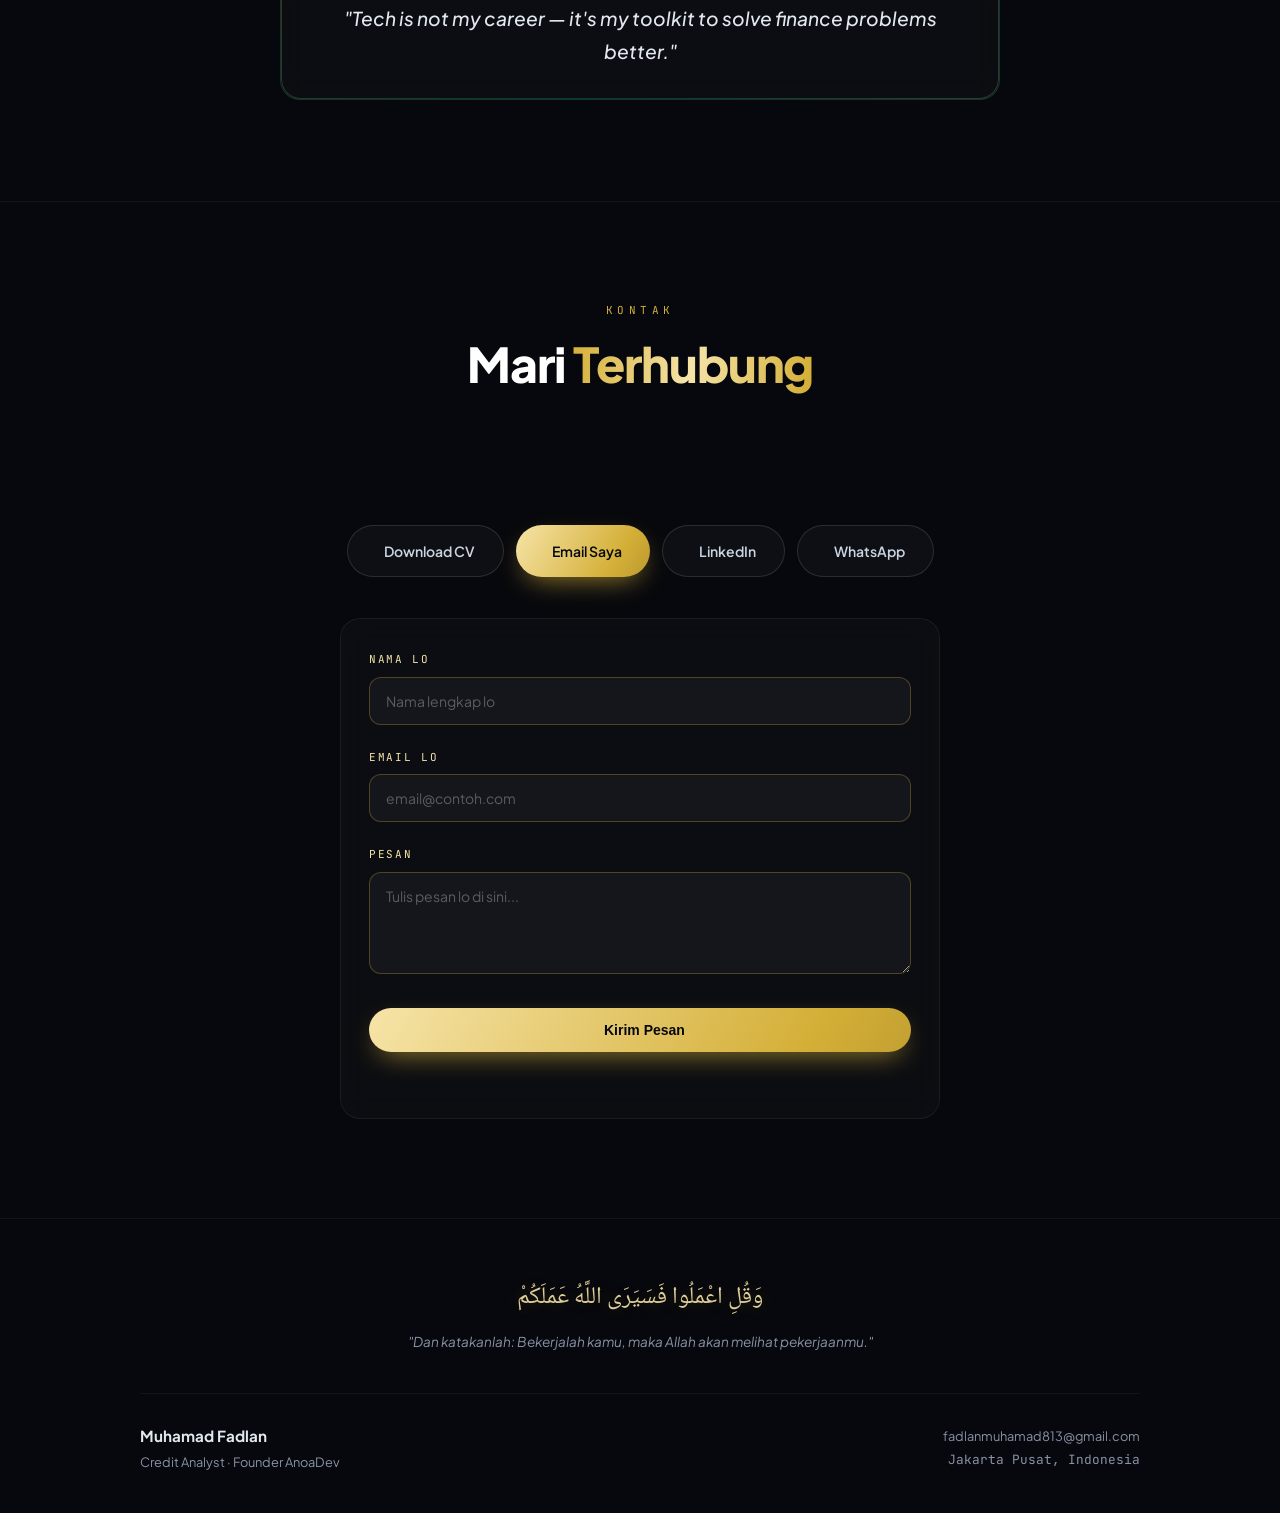
==== commit 4f4e2504: "form fix" ====
--- a/index.html
+++ b/index.html
@@ -1812,16 +1812,53 @@
         </div>
         <!-- FORM KONTAK WEB3FORMS -->
         <div class="kontak-form-wrap reveal">
-          <form action="https://api.web3forms.com/submit" method="POST">
+          <form id="contactForm" class="kontak-form">
             <input
               type="hidden"
               name="access_key"
               value="d930304f-1fce-4a43-9f5e-8f8d5189f039"
             />
-            <input type="text" name="name" required placeholder="Nama" />
-            <input type="email" name="email" required placeholder="Email" />
-            <textarea name="message" required placeholder="Pesan"></textarea>
-            <button type="submit">Kirim</button>
+            <input
+              type="checkbox"
+              name="botcheck"
+              class="hidden"
+              style="display: none"
+            />
+            <div class="form-group">
+              <label for="name">Nama Lo</label>
+              <input
+                type="text"
+                name="name"
+                id="name"
+                placeholder="Nama lengkap lo"
+                required
+              />
+            </div>
+            <div class="form-group">
+              <label for="email">Email Lo</label>
+              <input
+                type="email"
+                name="email"
+                id="email"
+                placeholder="email@contoh.com"
+                required
+              />
+            </div>
+            <div class="form-group">
+              <label for="message">Pesan</label>
+              <textarea
+                name="message"
+                id="message"
+                rows="4"
+                placeholder="Tulis pesan lo di sini..."
+                required
+              ></textarea>
+            </div>
+            <button type="submit" id="submitBtn" class="btn-chrome">
+              <i data-lucide="send" class="w-4 h-4"></i>
+              <span id="btnText">Kirim Pesan</span>
+            </button>
+            <p id="formResult" class="form-result"></p>
           </form>
         </div>
       </div>
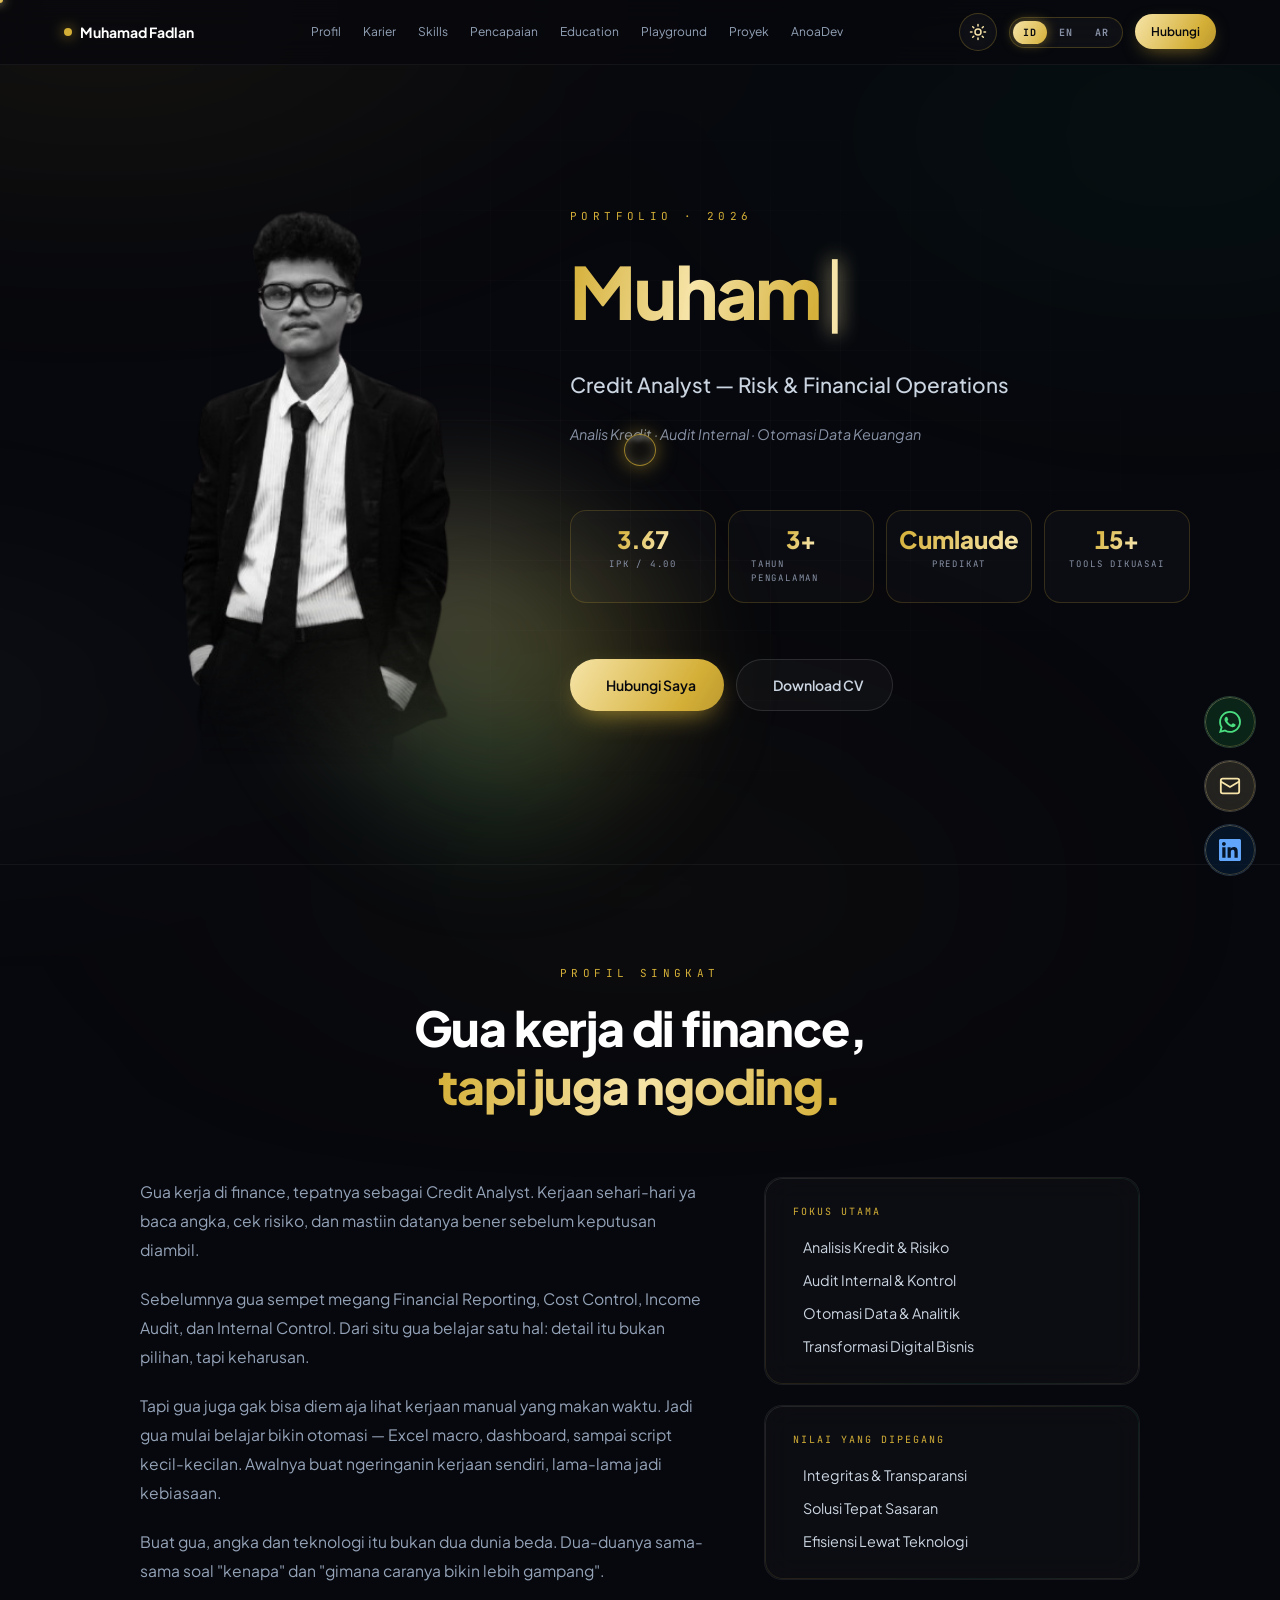
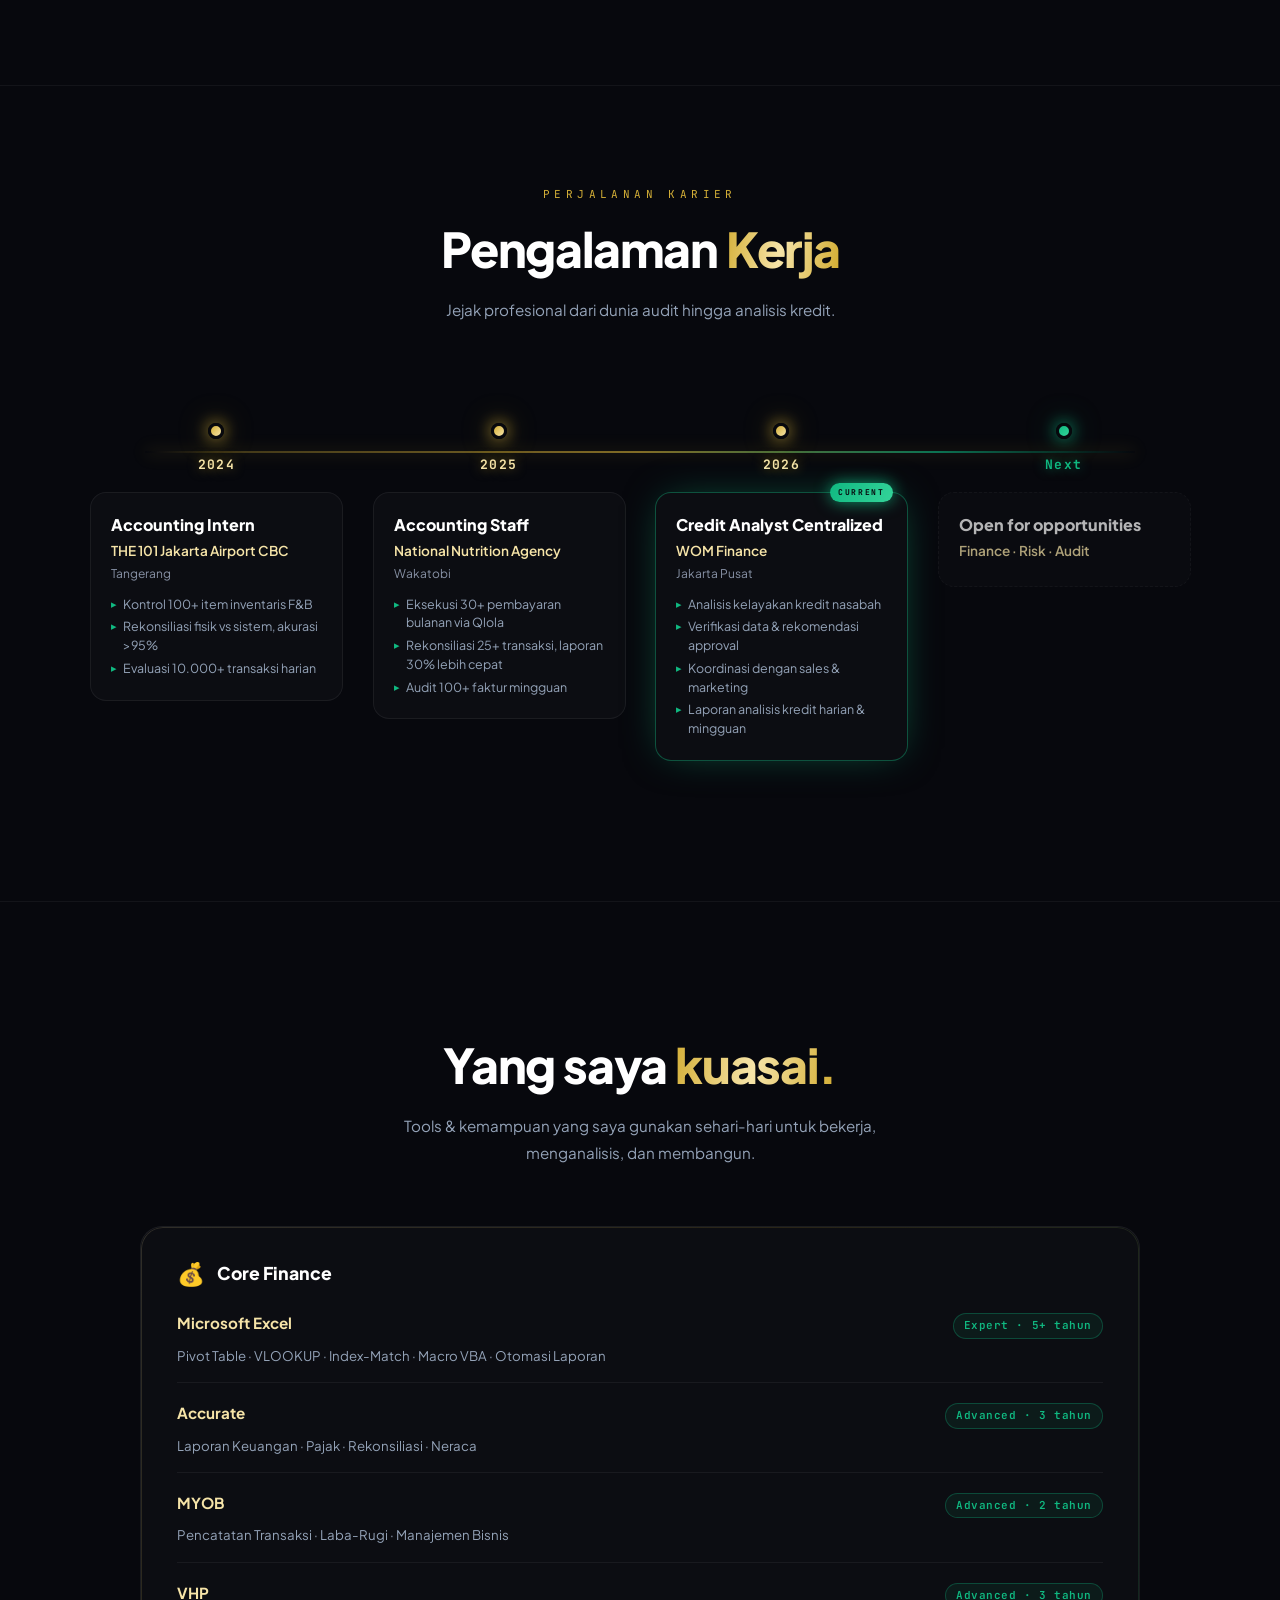
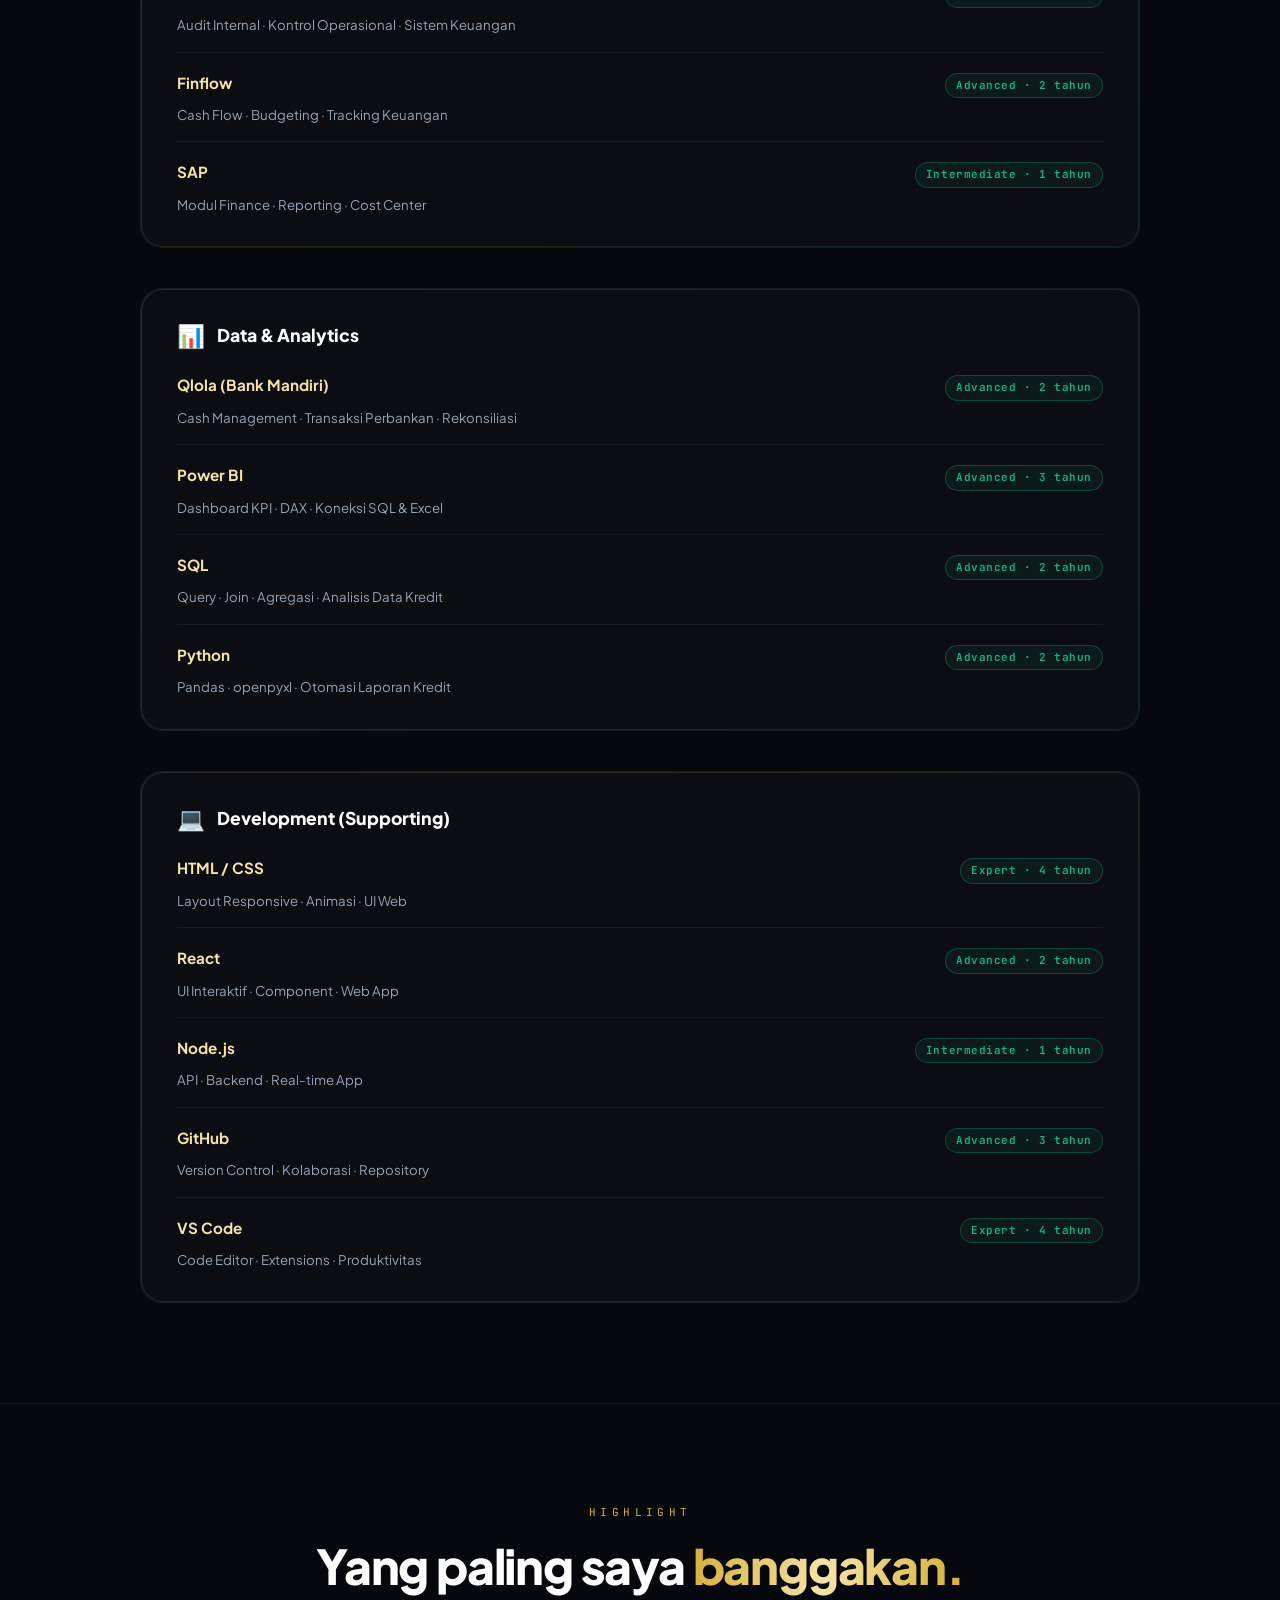
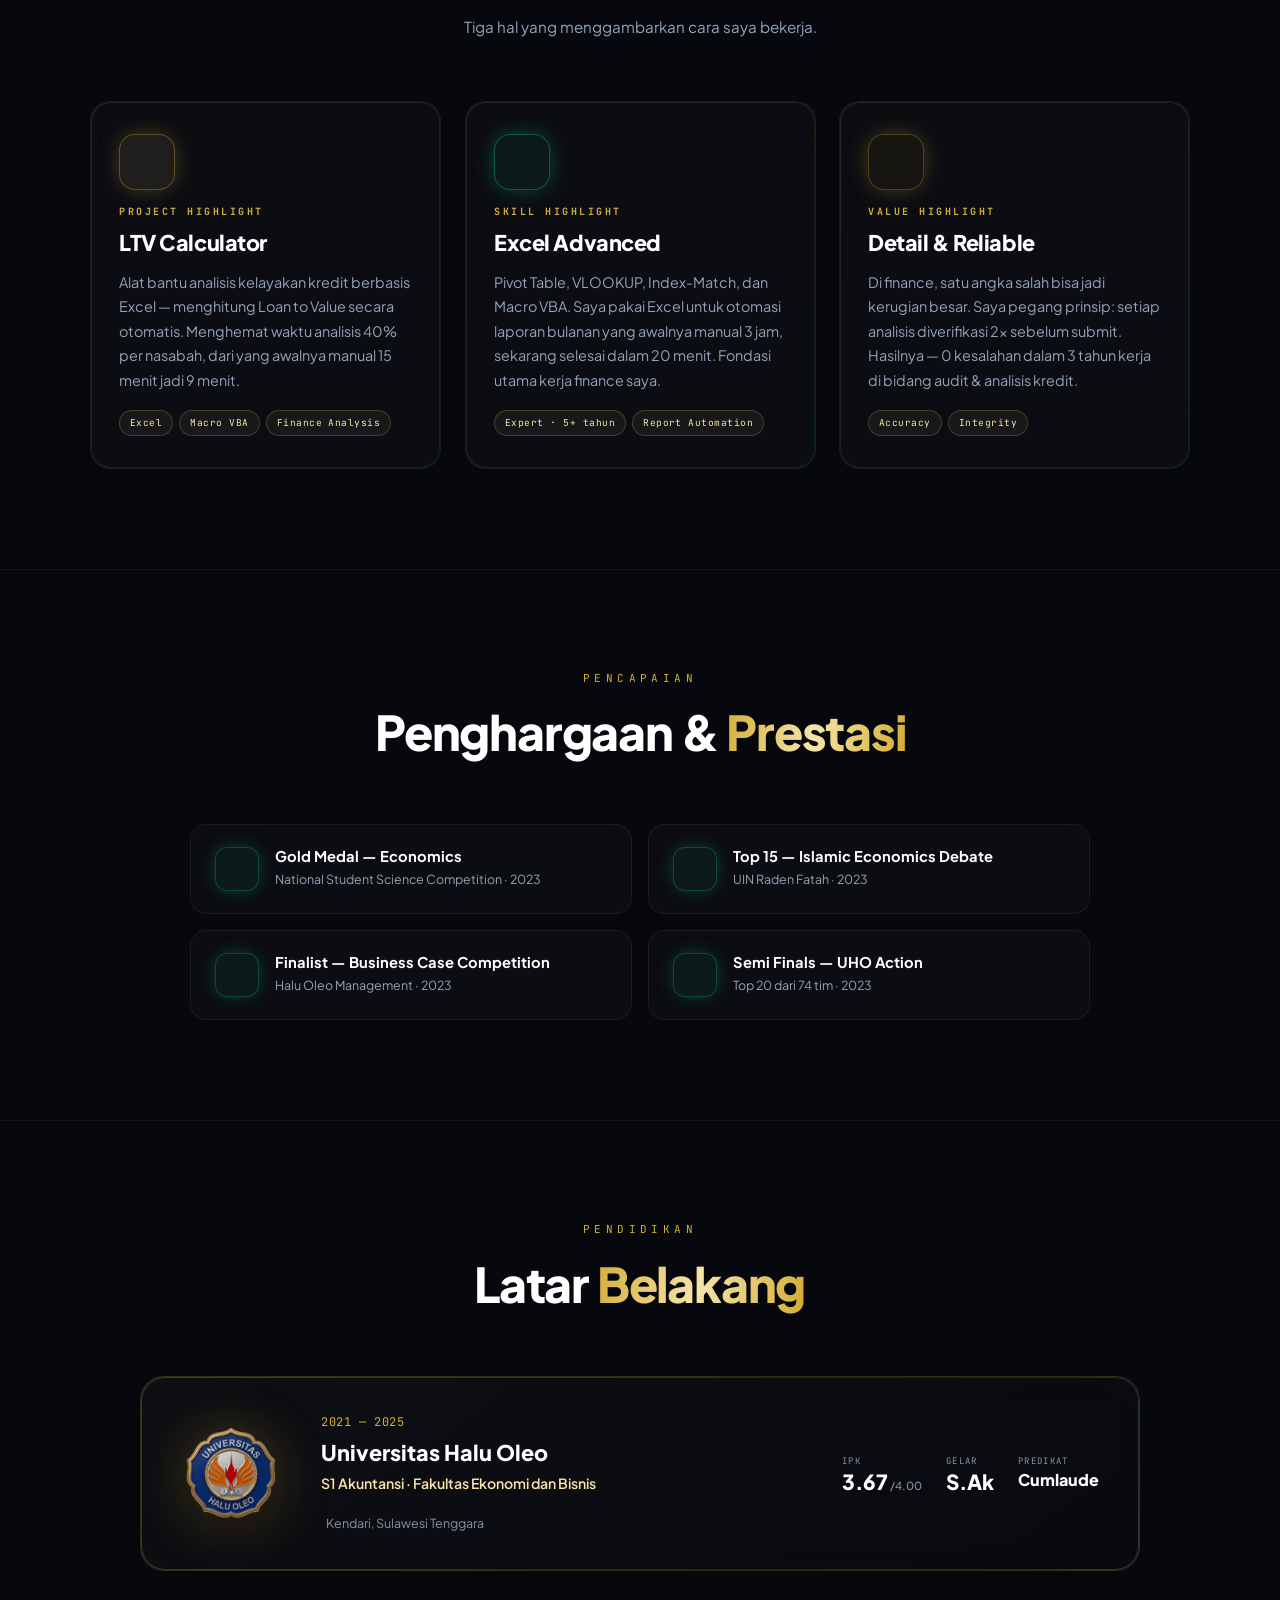
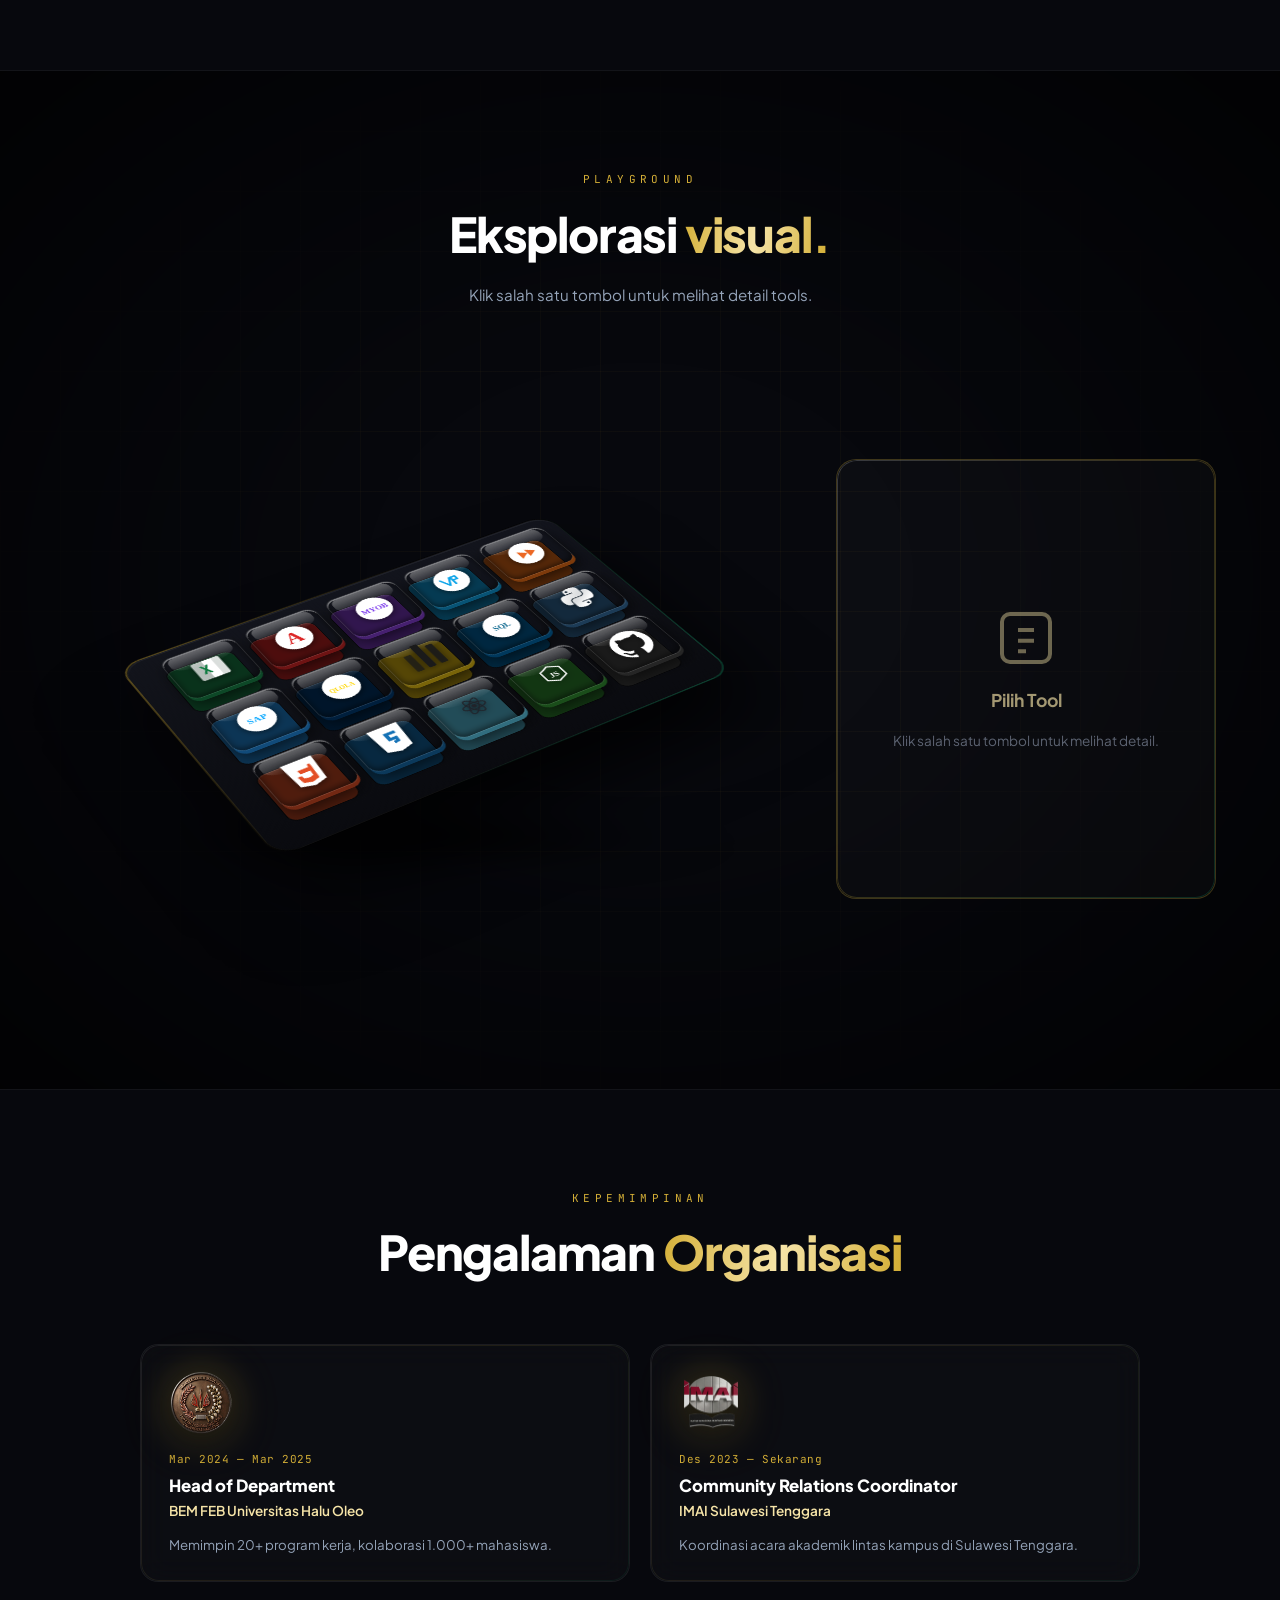
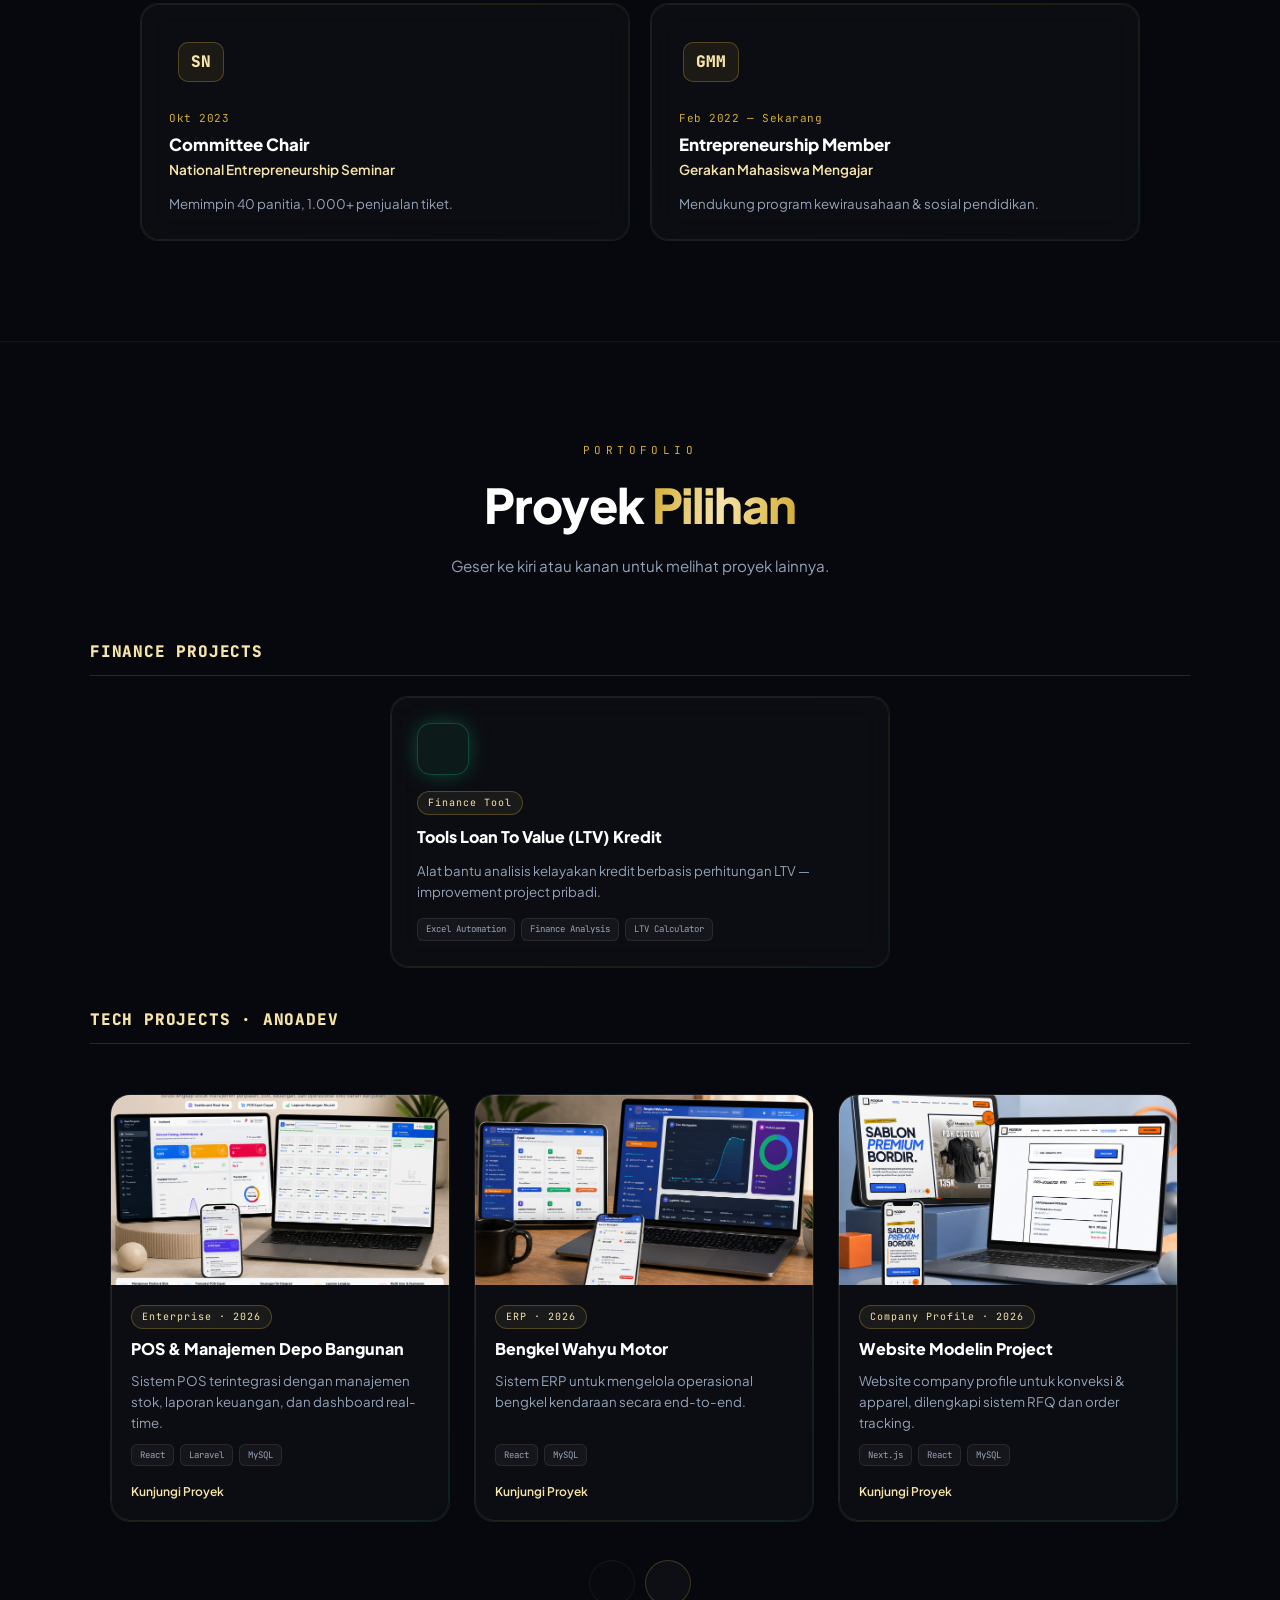
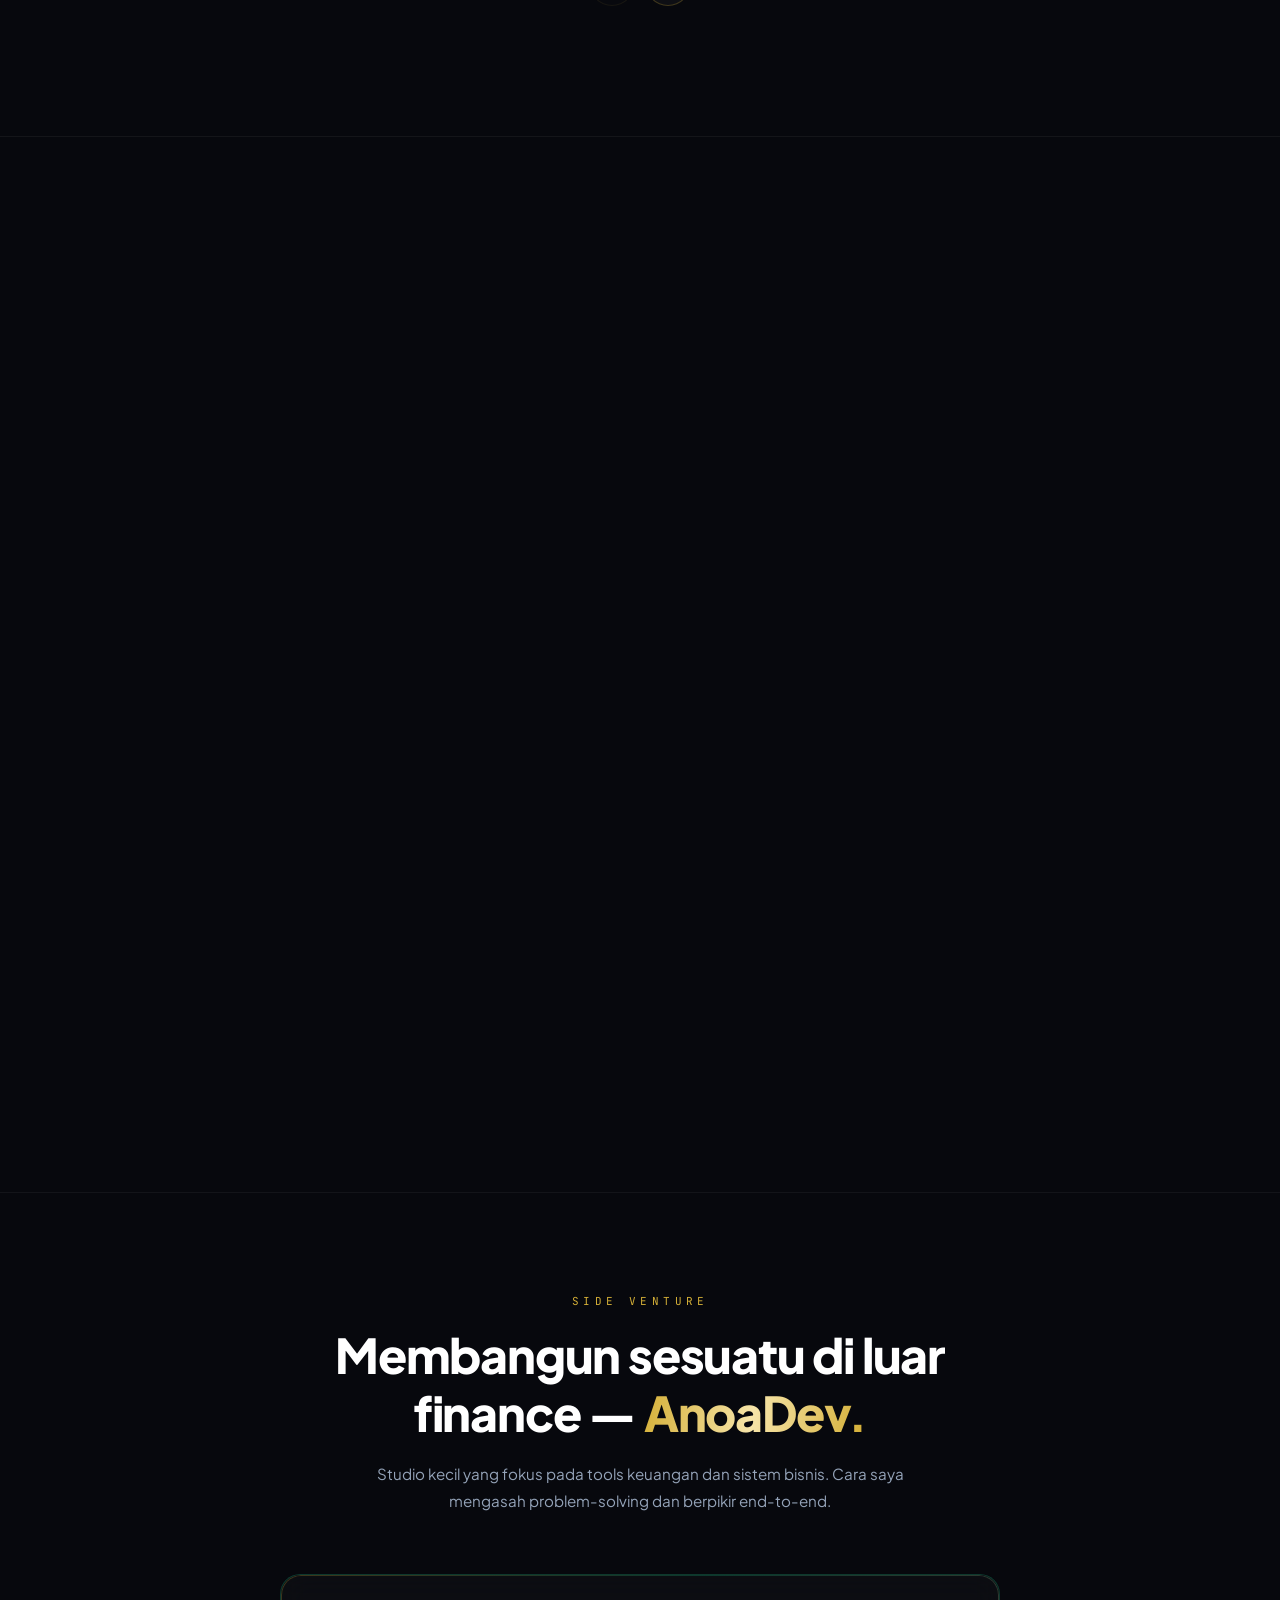
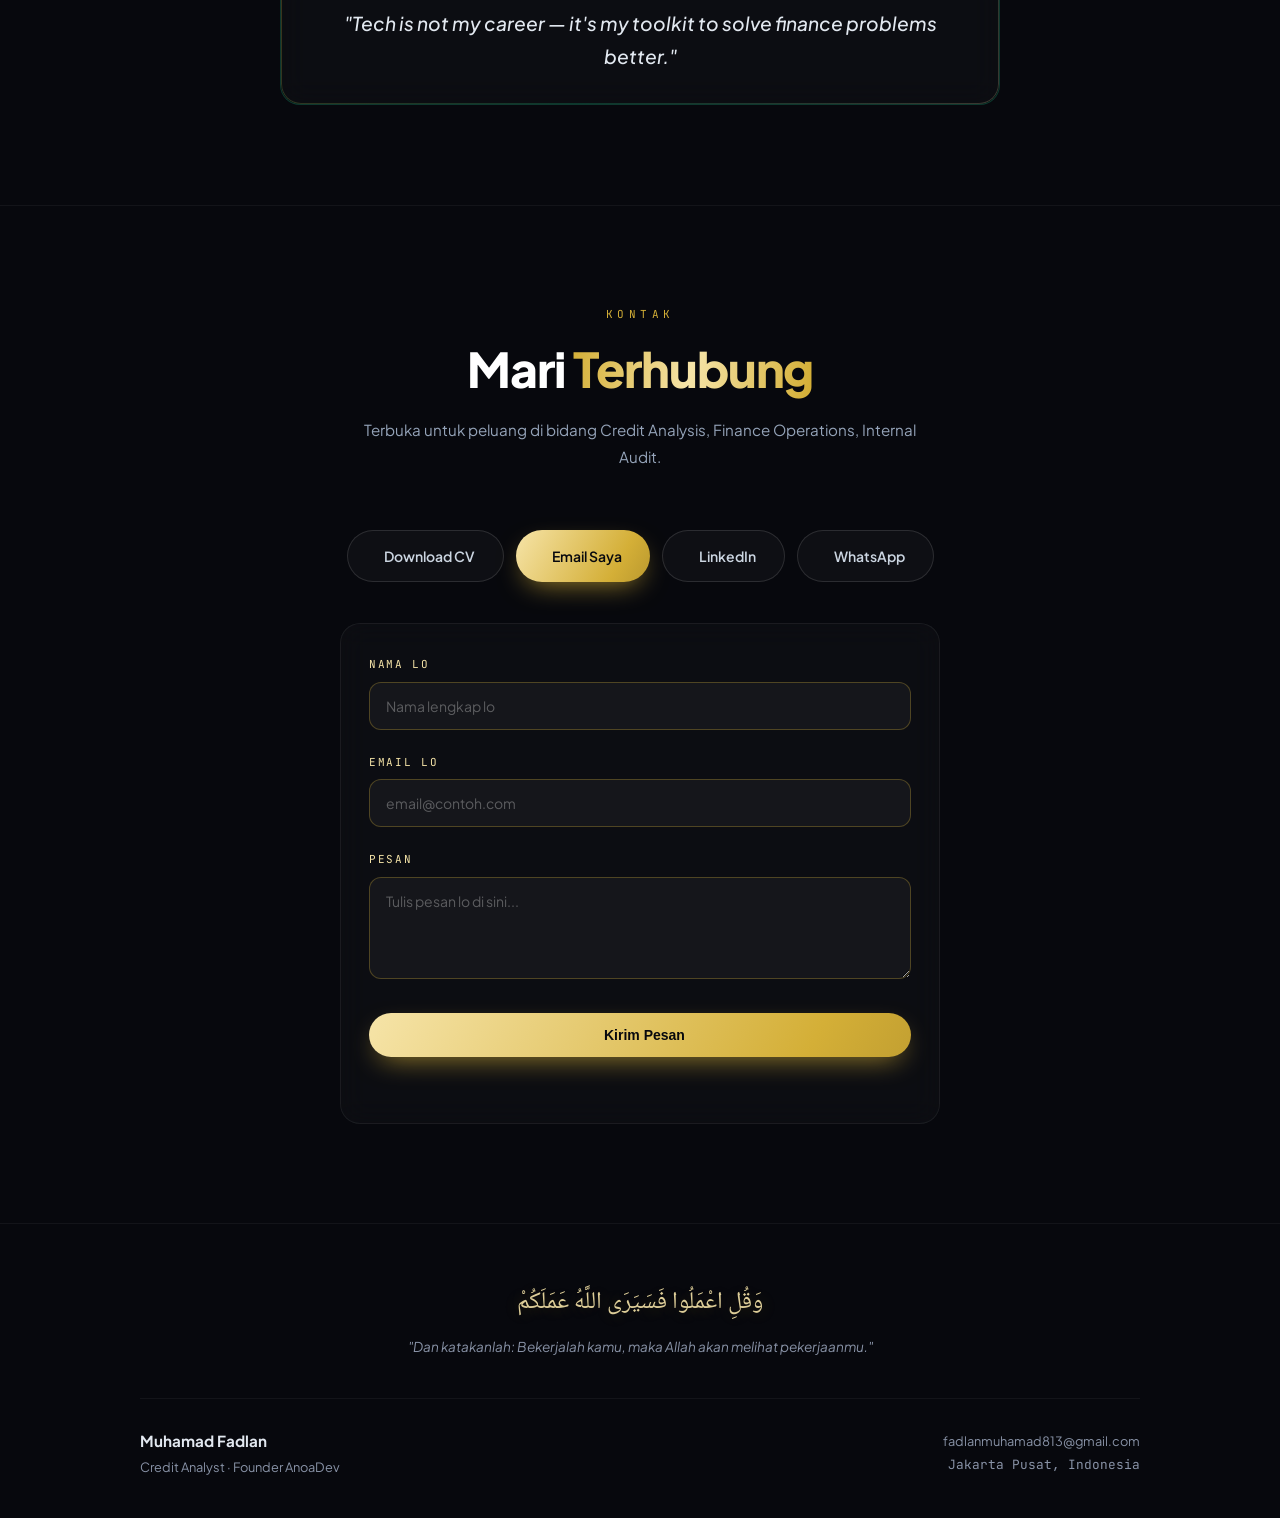
==== commit 2fddcbe8: "ubah pertama" ====
--- a/index.html
+++ b/index.html
@@ -244,37 +244,39 @@
             Profil Singkat
           </p>
           <h2 class="section-title reveal">
-            <span data-i18n="profil_title_1">Finance professional dengan</span>
+            <span data-i18n="profil_title_1">Gua kerja di finance,</span>
             <span class="chrome-text" data-i18n="profil_title_2"
-              >kemampuan teknis.</span
+              >tapi juga ngoding.</span
             >
           </h2>
         </div>
         <div class="profil-grid">
           <div class="profil-text">
             <p class="reveal" data-i18n="profil_p1">
-              Saya seorang <strong>Credit Analyst</strong> yang terbiasa membaca
-              angka, menganalisis risiko, dan memahami bagaimana data menjadi
-              dasar sebuah keputusan.
+              Gua kerja di finance, tepatnya sebagai
+              <strong>Credit Analyst</strong>. Kerjaan sehari-hari ya baca
+              angka, cek risiko, dan mastiin datanya bener sebelum keputusan
+              diambil.
             </p>
             <p class="reveal" data-i18n="profil_p2">
-              Pengalaman saya mencakup
+              Sebelumnya gua sempet megang
               <strong>Financial Reporting, Cost Control, Income Audit,</strong>
-              dan <strong>Internal Control</strong> — dengan pendekatan yang
-              detail dan terstruktur.
+              dan <strong>Internal Control</strong>. Dari situ gua belajar satu
+              hal: detail itu bukan pilihan, tapi keharusan.
             </p>
             <p class="reveal" data-i18n="profil_p3">
-              Di luar finance, saya mengembangkan kemampuan teknis —
-              <strong>data automation, dashboard, dan sistem digital</strong> —
-              untuk membuat pekerjaan finance lebih efisien dan akurat.
+              Tapi gua juga gak bisa diem aja lihat kerjaan manual yang makan
+              waktu. Jadi gua mulai belajar bikin otomasi —
+              <strong
+                >Excel macro, dashboard, sampai script kecil-kecilan</strong
+              >. Awalnya buat ngeringanin kerjaan sendiri, lama-lama jadi
+              kebiasaan.
             </p>
             <p class="reveal" data-i18n="profil_p4">
-              Bagi saya, angka dan teknologi bukan dua hal yang terpisah.
-              Keduanya tentang
-              <strong
-                >memahami masalah, menemukan pola, dan menciptakan solusi yang
-                berarti.</strong
-              >
+              Buat gua, angka dan teknologi itu bukan dua dunia beda. Dua-duanya
+              sama-sama soal
+              <strong>"kenapa" dan "gimana caranya bikin lebih gampang"</strong
+              >.
             </p>
           </div>
           <div class="profil-cards">
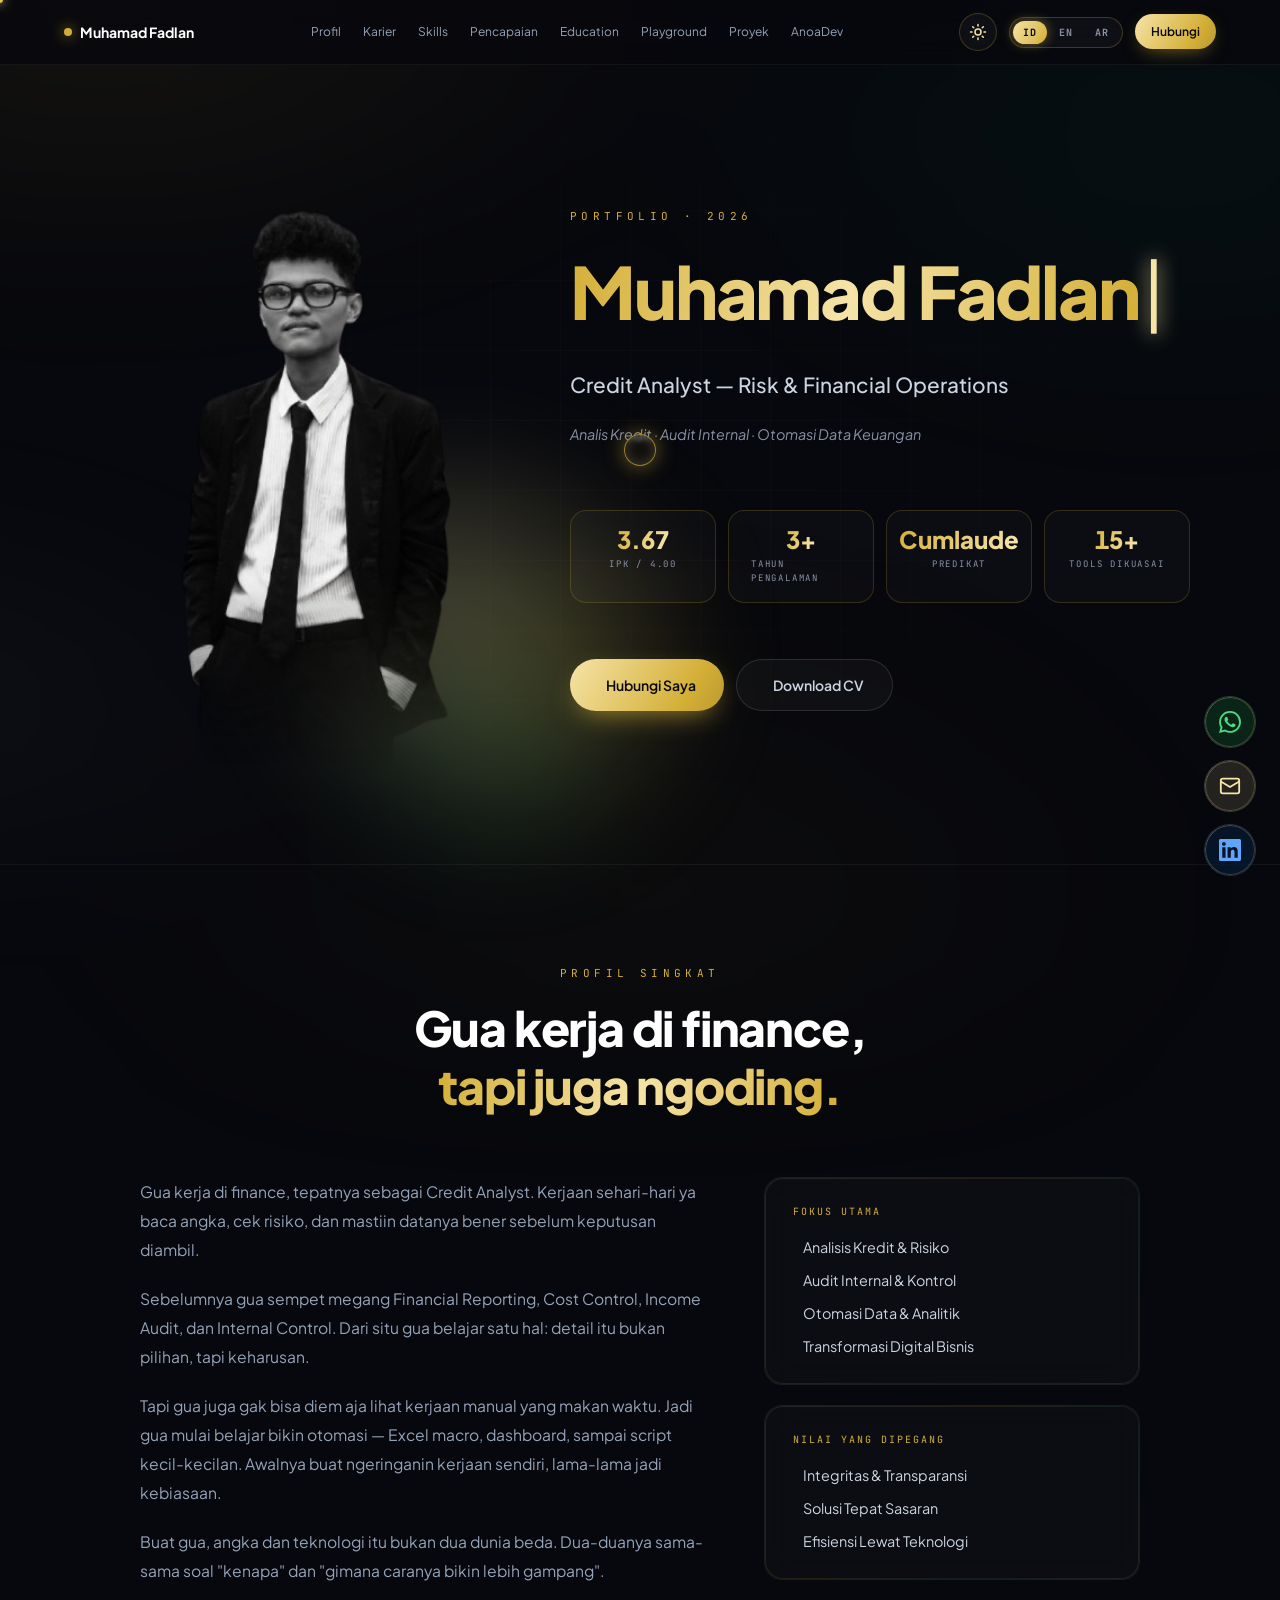
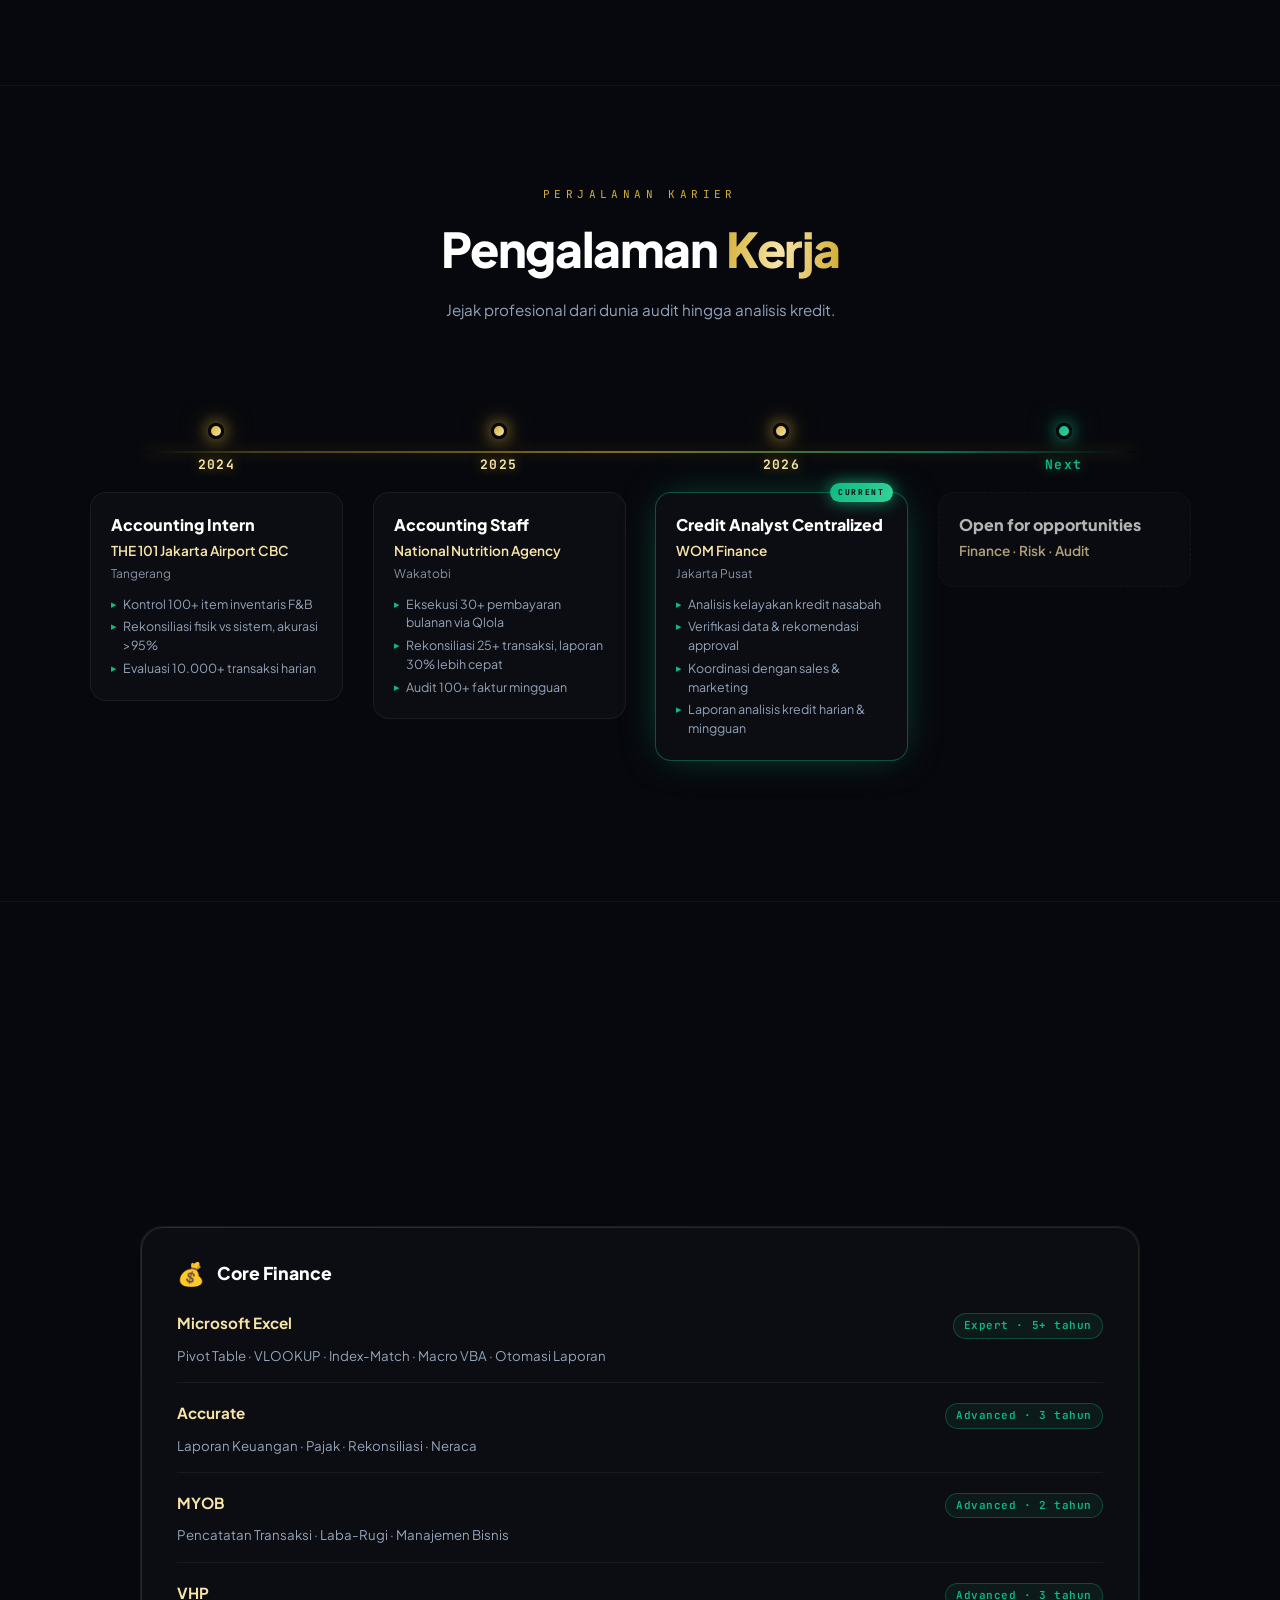
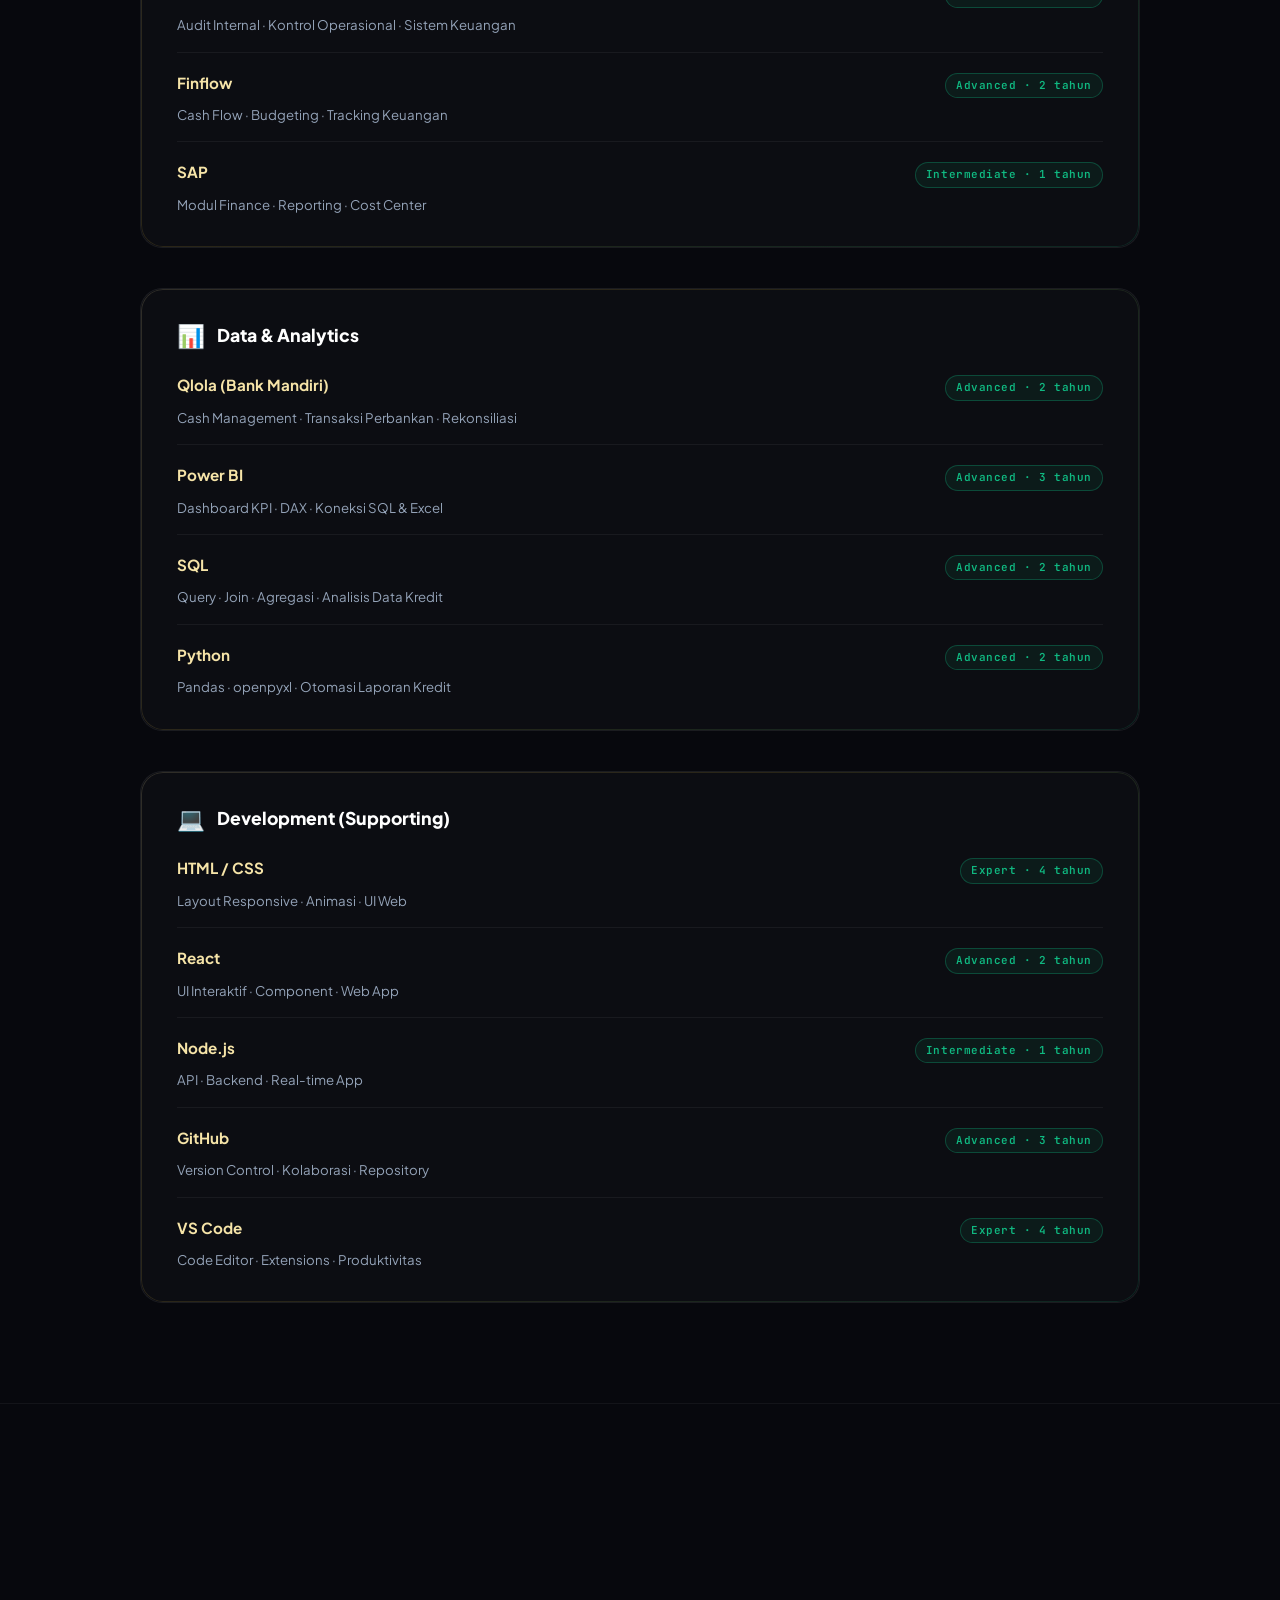
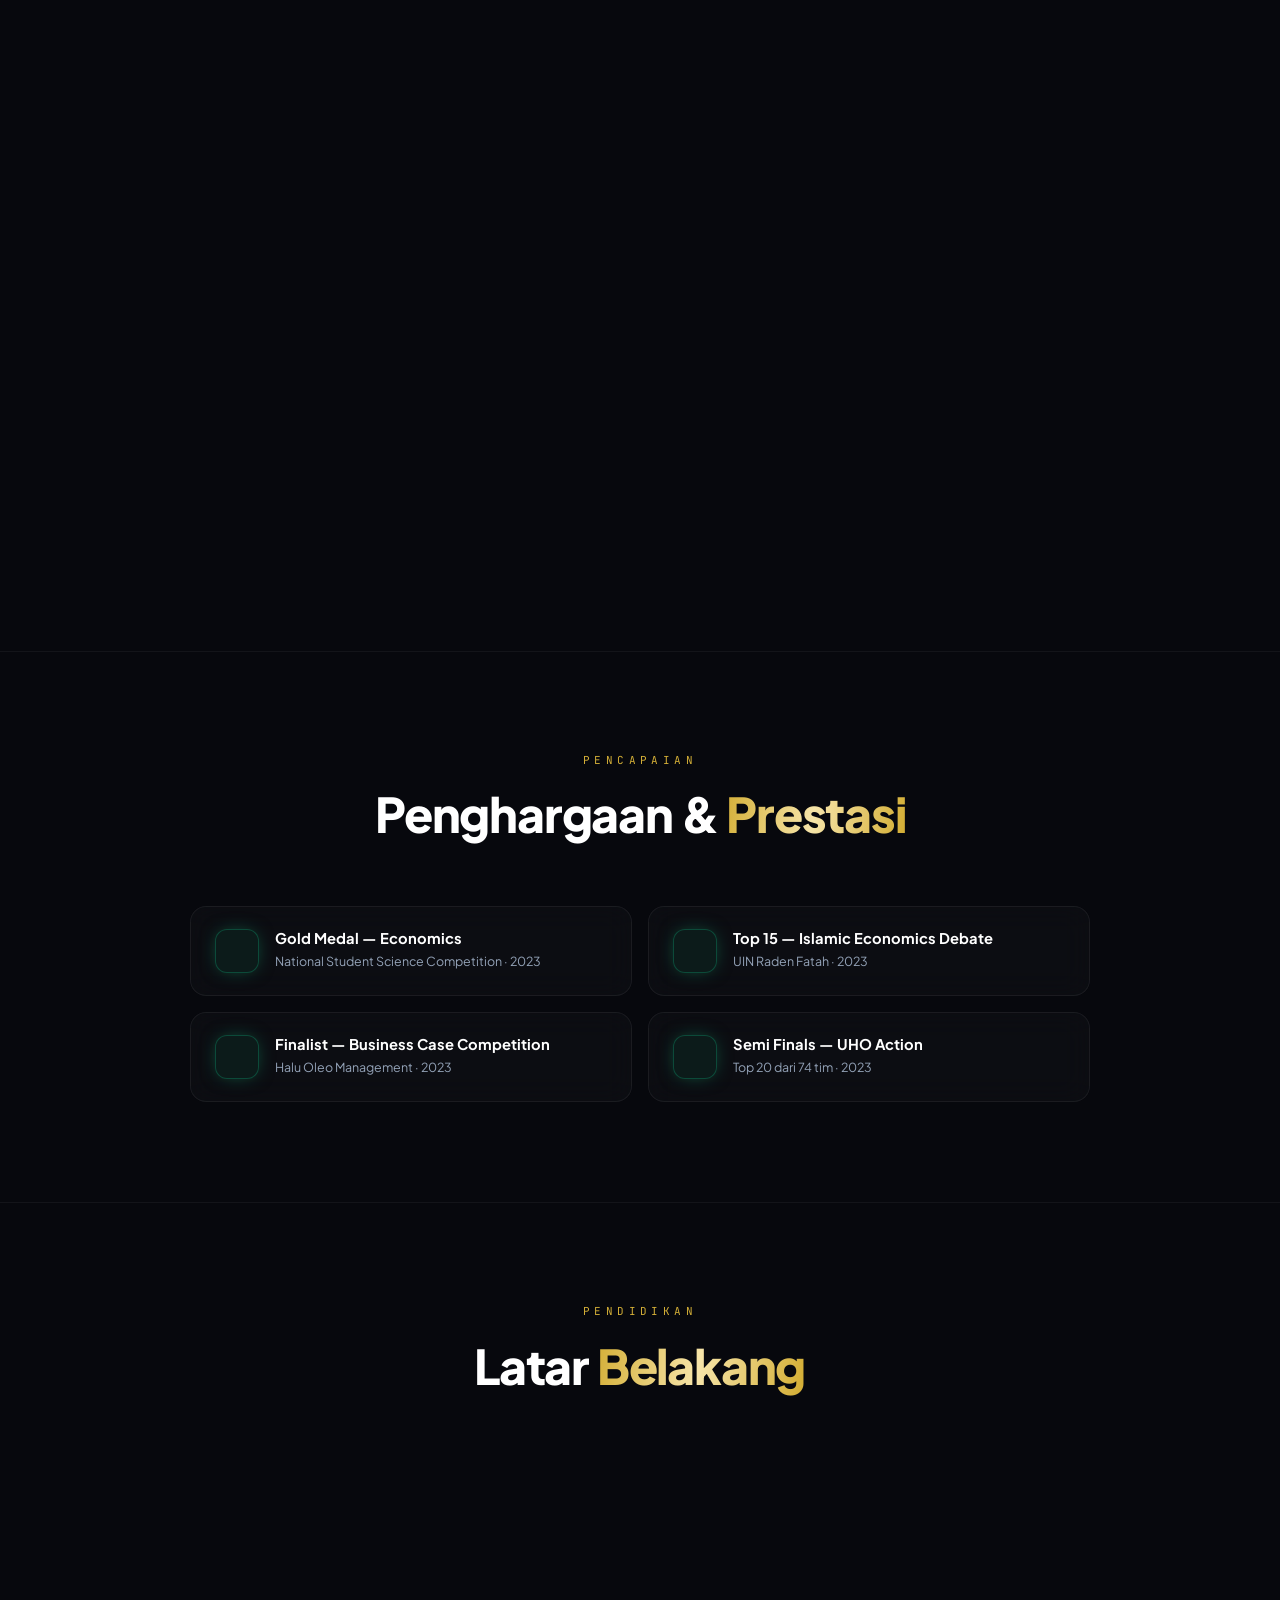
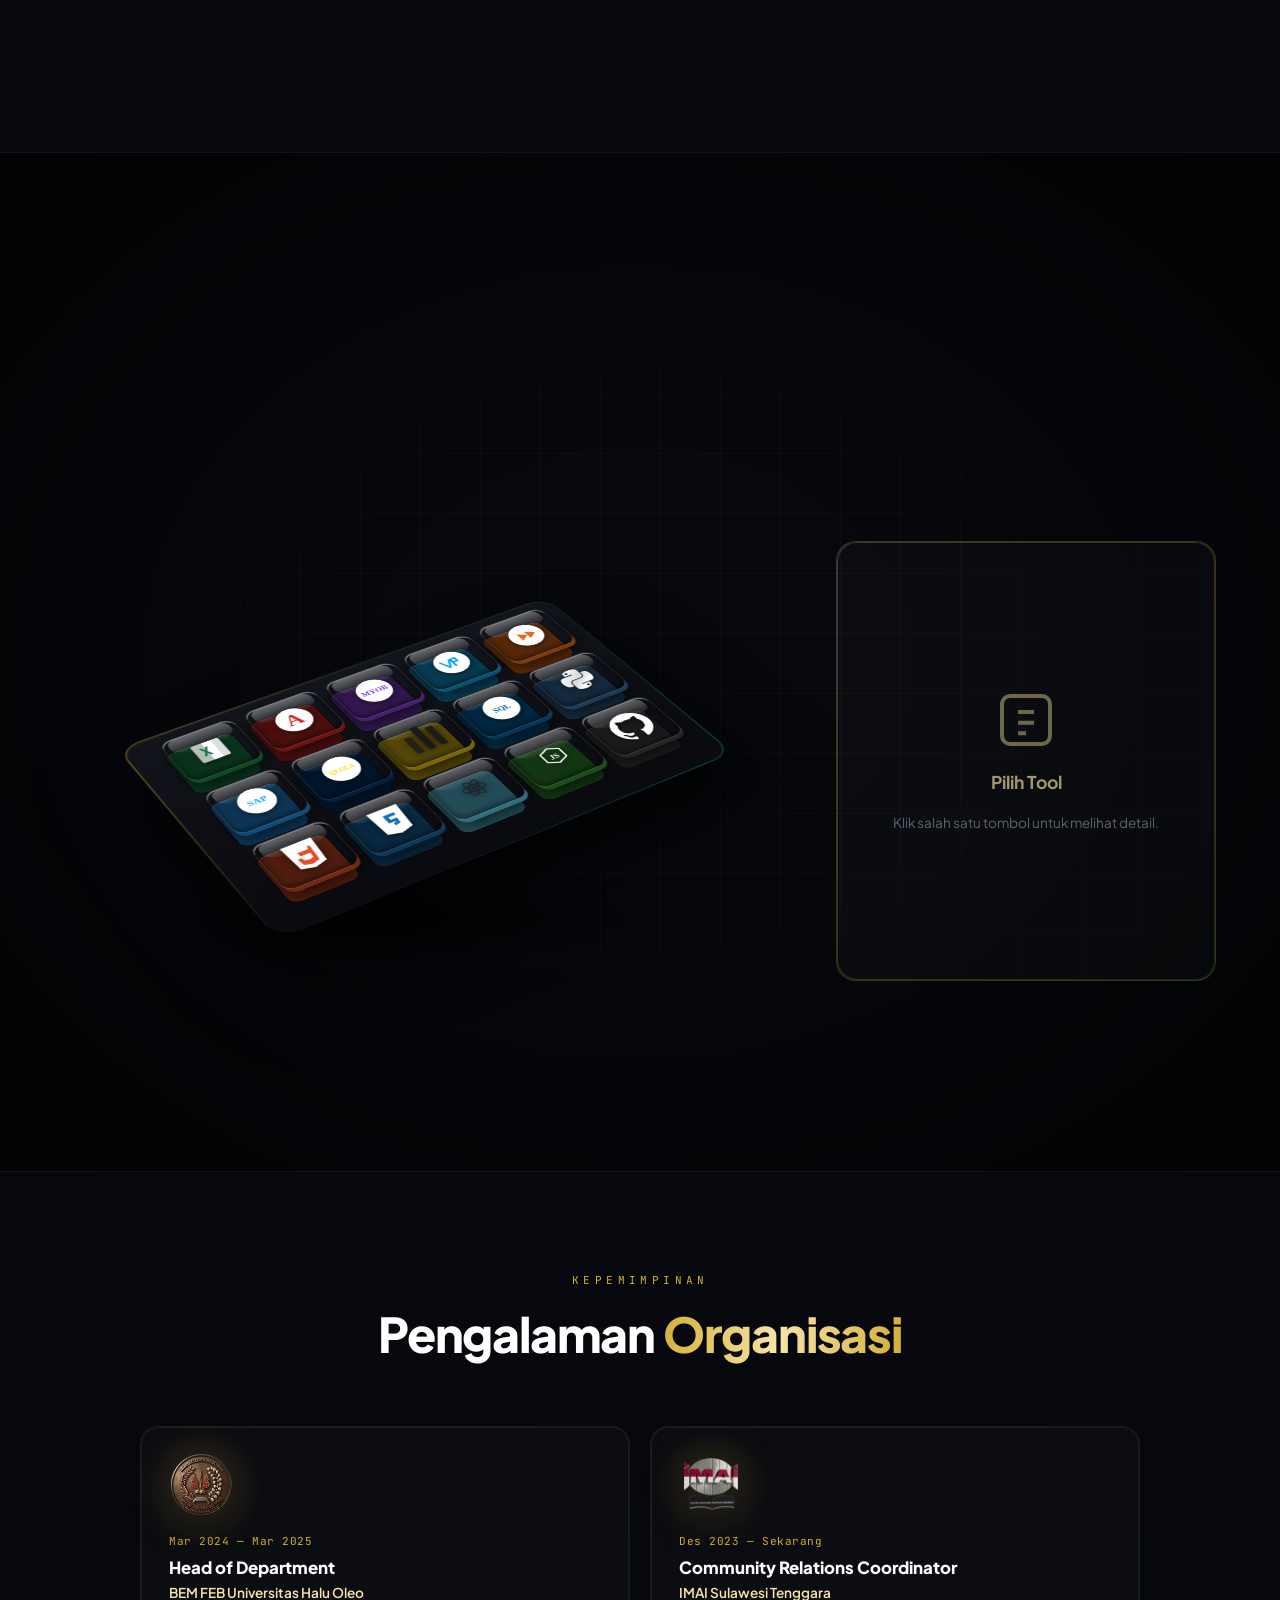
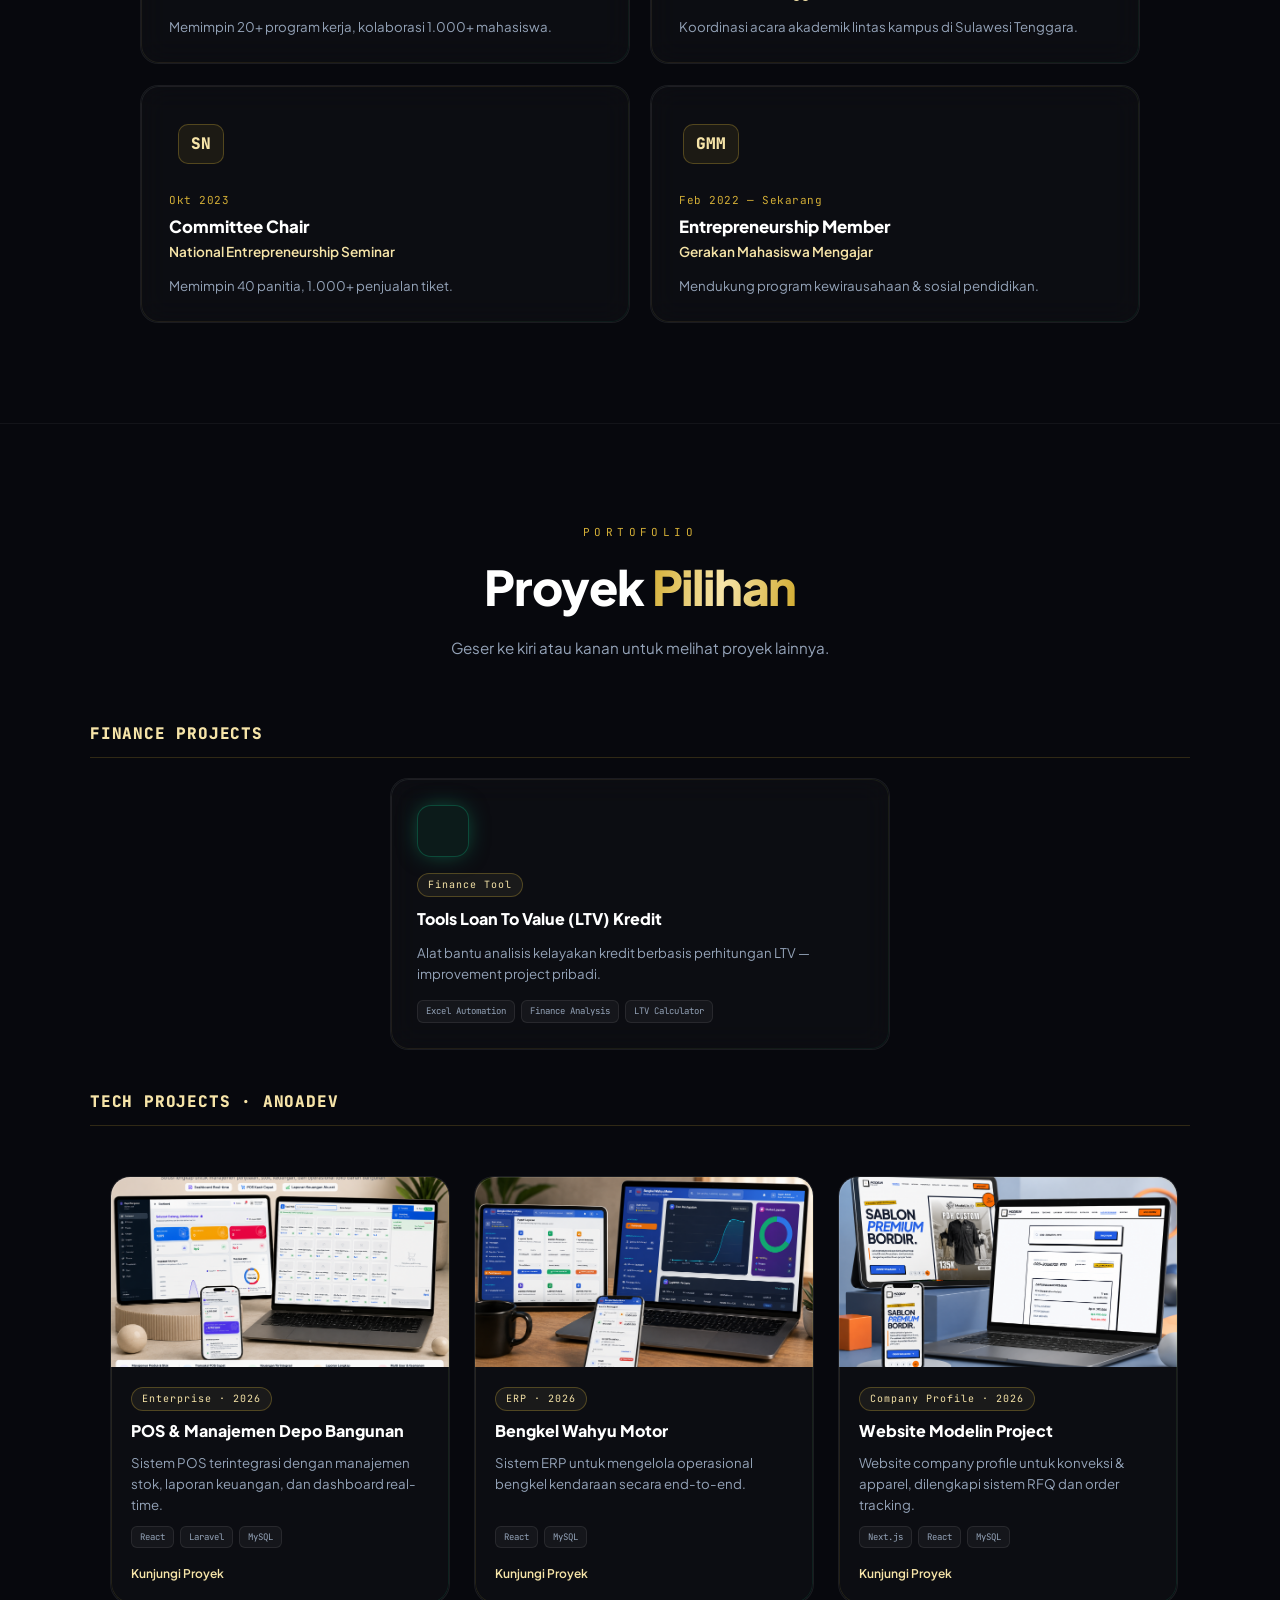
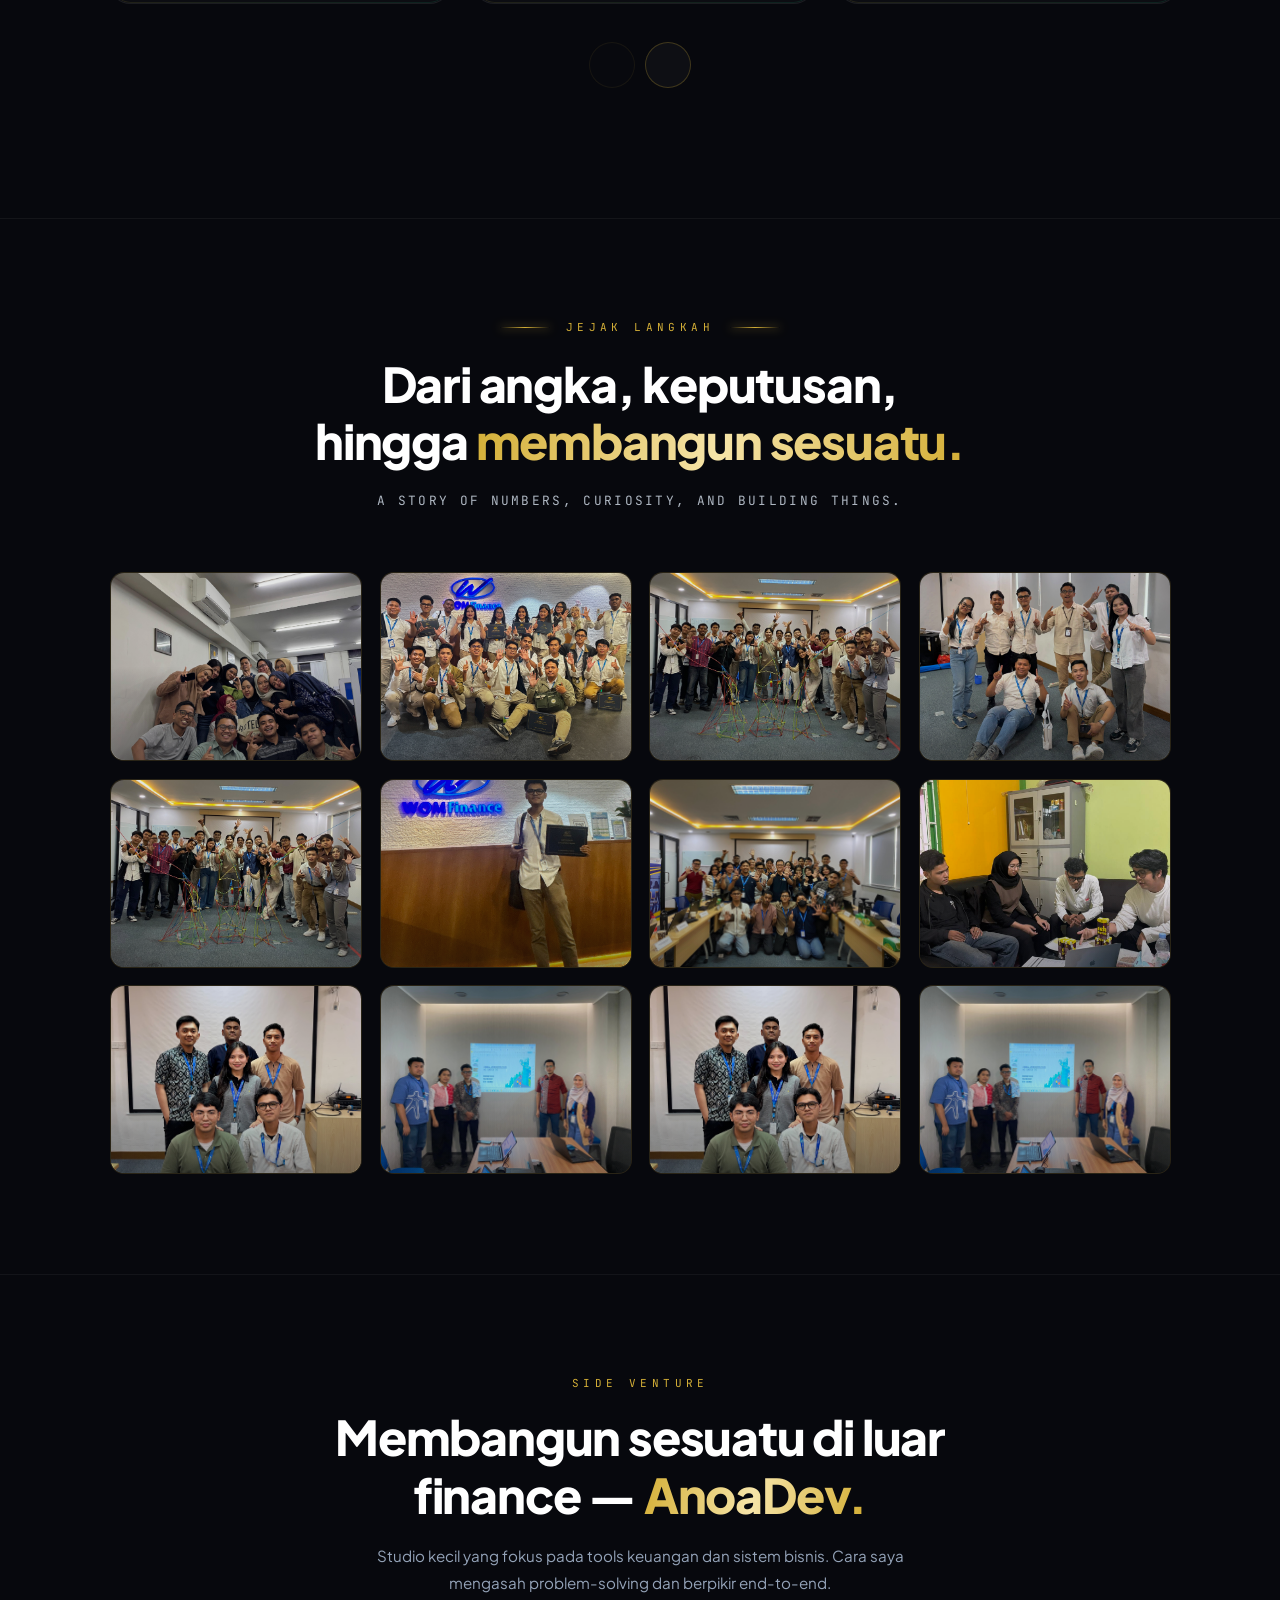
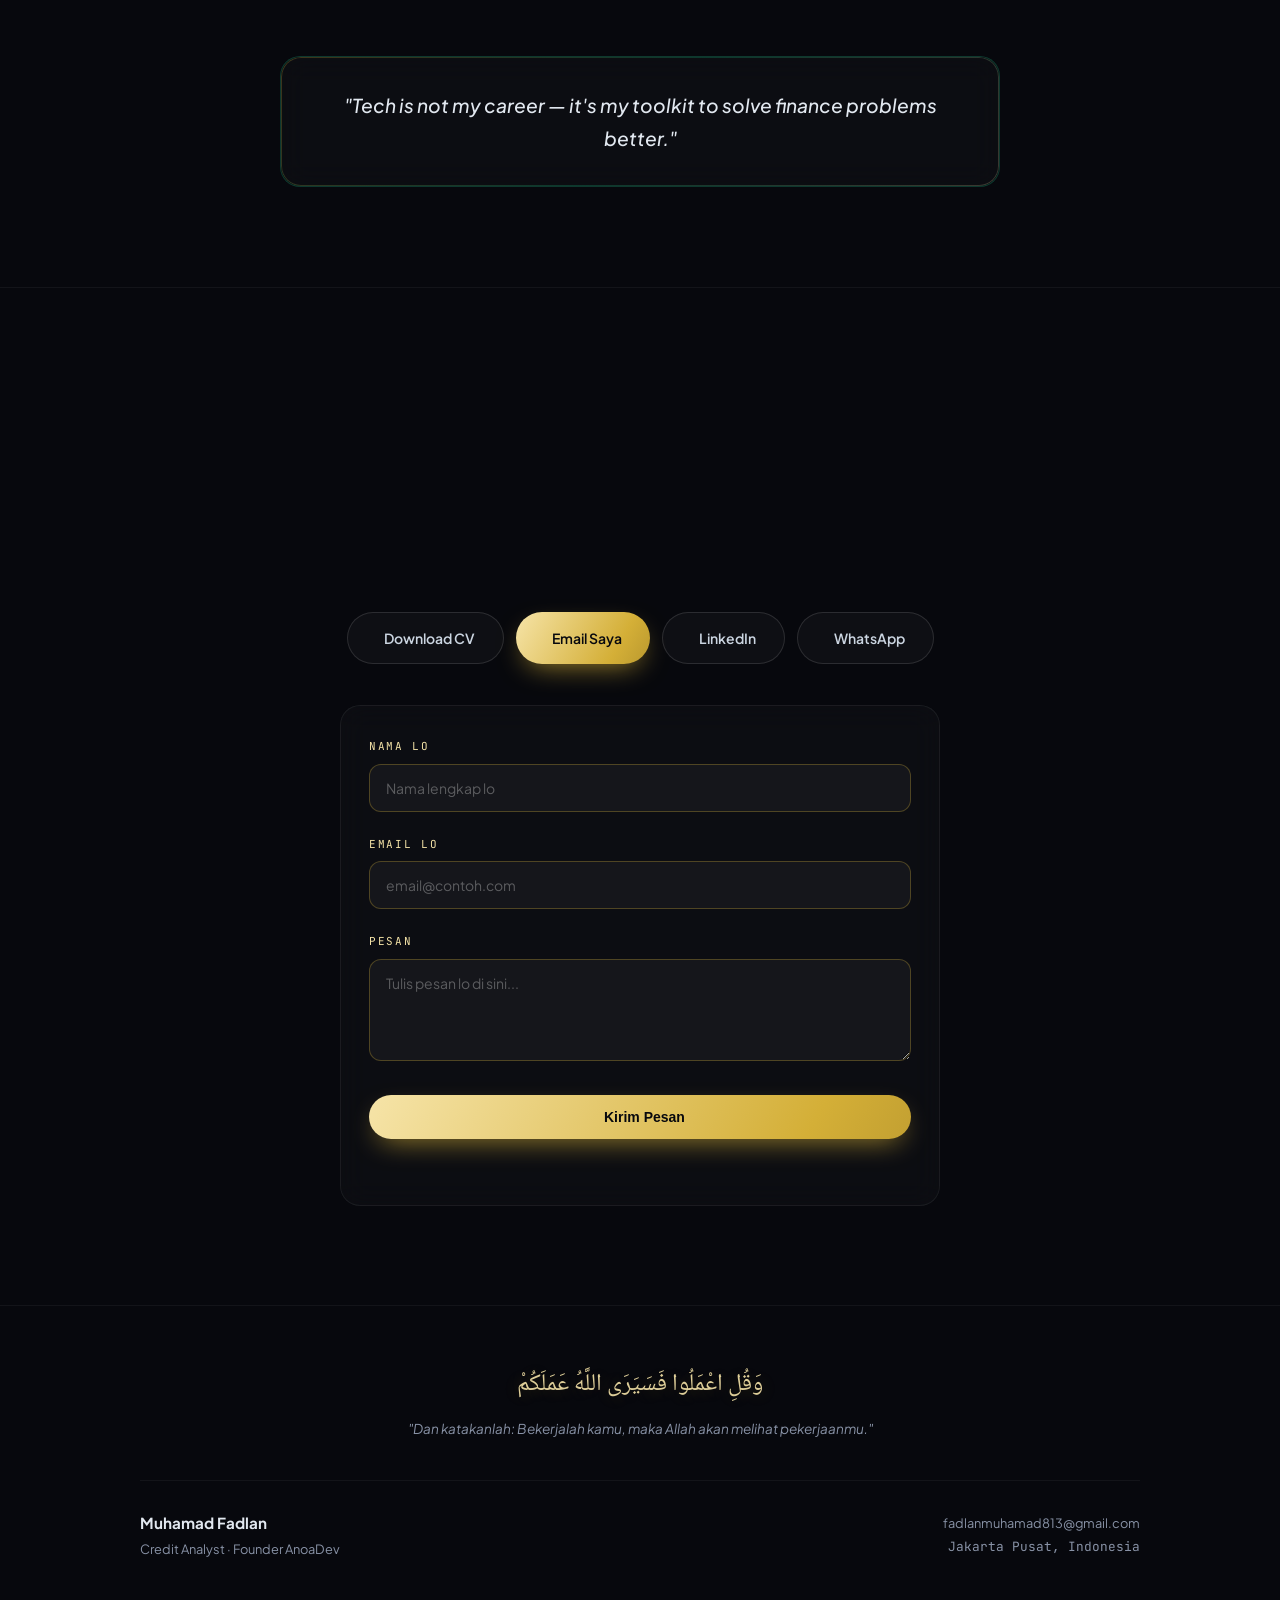
==== commit 149d2d60: "ubah kedua" ====
--- a/index.html
+++ b/index.html
@@ -639,19 +639,20 @@
       </div>
     </section>
 
-    <!-- ============================================================
-         HIGHLIGHT SECTION
-         ============================================================ -->
+    <!-- HIGHLIGHT -->
     <section id="highlight" class="section-highlight">
       <div class="container-x">
         <div class="section-head">
           <p class="section-eyebrow reveal" data-i18n="hl_eyebrow">Highlight</p>
           <h2 class="section-title reveal">
-            <span data-i18n="hl_title_1">Yang paling saya</span>
-            <span class="chrome-text" data-i18n="hl_title_2">banggakan.</span>
+            <span data-i18n="hl_title_1">Tiga hal yang paling</span>
+            <span class="chrome-text" data-i18n="hl_title_2"
+              >gua banggain.</span
+            >
           </h2>
           <p class="section-desc reveal" data-i18n="hl_desc">
-            Tiga hal yang menggambarkan cara saya bekerja.
+            Bukan buat pamer — ini yang beneran gua kerjain dan gua rasain
+            efeknya.
           </p>
         </div>
 
@@ -664,9 +665,10 @@
             <p class="hl-label" data-i18n="hl_1_label">PROJECT HIGHLIGHT</p>
             <h3 class="hl-title" data-i18n="hl_1_title">LTV Calculator</h3>
             <p class="hl-text" data-i18n="hl_1_text">
-              Alat bantu analisis kelayakan kredit berbasis Excel — menghitung
-              Loan to Value secara otomatis. Menghemat waktu analisis 40% per
-              nasabah, dari yang awalnya manual 15 menit jadi 9 menit.
+              Dulu gua hitung LTV manual pakai kalkulator, 15 menit per nasabah.
+              Capek. Jadi gua bikin tool Excel yang bisa hitung otomatis.
+              Sekarang 9 menit udah kelar — dan gak ada lagi salah hitung karena
+              capek.
             </p>
             <div class="hl-tags">
               <span>Excel</span>
@@ -683,9 +685,9 @@
             <p class="hl-label" data-i18n="hl_2_label">SKILL HIGHLIGHT</p>
             <h3 class="hl-title" data-i18n="hl_2_title">Excel Advanced</h3>
             <p class="hl-text" data-i18n="hl_2_text">
-              Pivot Table, VLOOKUP, Index-Match, dan Macro VBA. Saya pakai Excel
-              untuk otomasi laporan bulanan yang awalnya manual 3 jam, sekarang
-              selesai dalam 20 menit. Fondasi utama kerja finance saya.
+              Laporan bulanan dulu gua kerjain 3 jam. Sekarang 20 menit, karena
+              udah gua bikin macro. Bukan karena gua jenius — cuma karena gua
+              males ngulang-ngulang hal yang sama tiap bulan.
             </p>
             <div class="hl-tags">
               <span data-i18n="hl_2_tag1">Expert · 5+ tahun</span>
@@ -701,10 +703,10 @@
             <p class="hl-label" data-i18n="hl_3_label">VALUE HIGHLIGHT</p>
             <h3 class="hl-title" data-i18n="hl_3_title">Detail & Reliable</h3>
             <p class="hl-text" data-i18n="hl_3_text">
-              Di finance, satu angka salah bisa jadi kerugian besar. Saya pegang
-              prinsip: setiap analisis diverifikasi 2x sebelum submit. Hasilnya
-              — 0 kesalahan dalam 3 tahun kerja di bidang audit & analisis
-              kredit.
+              Gua pernah lihat satu angka salah bikin ribut satu tim. Sejak itu,
+              gua selalu cek ulang analisis gua minimal dua kali sebelum submit.
+              Bukan karena perfectionist — cuma gak mau nanggung risiko yang
+              bisa dihindari.
             </p>
             <div class="hl-tags">
               <span data-i18n="hl_3_tag1">Accuracy</span>
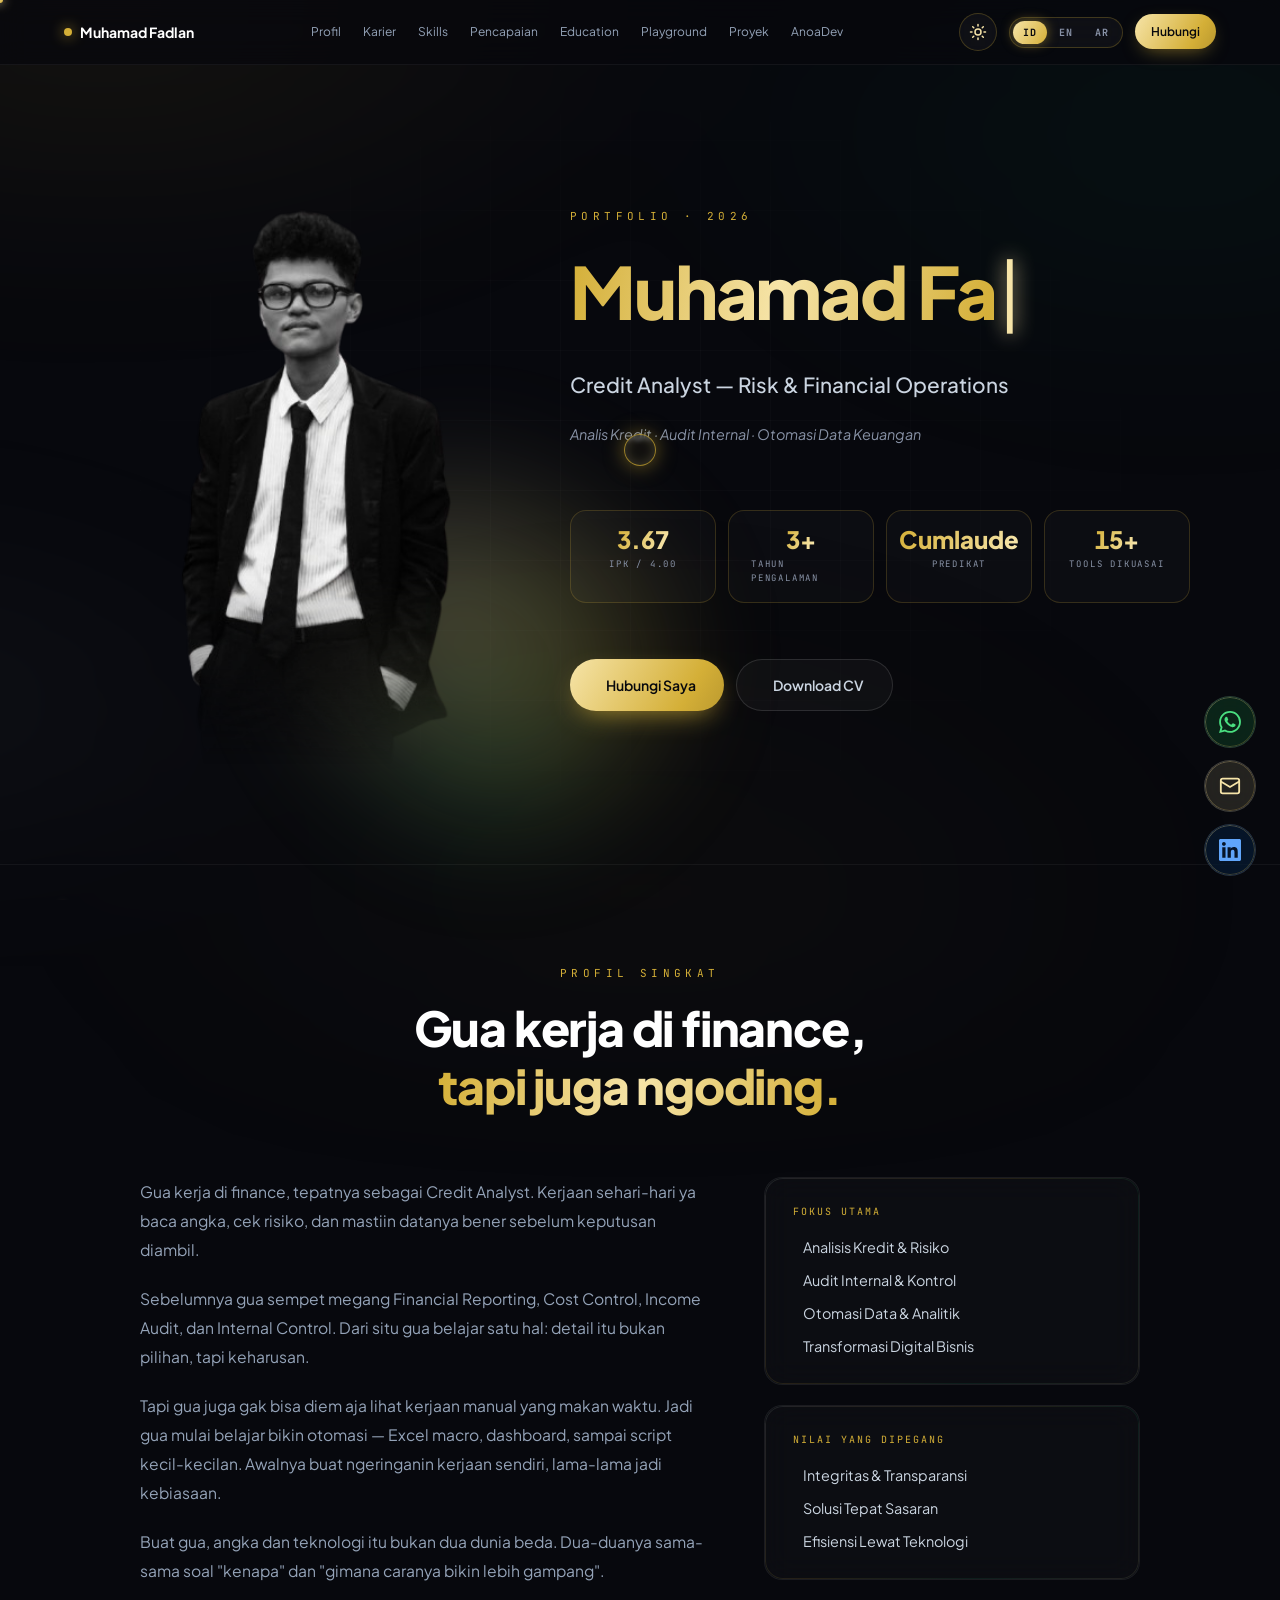
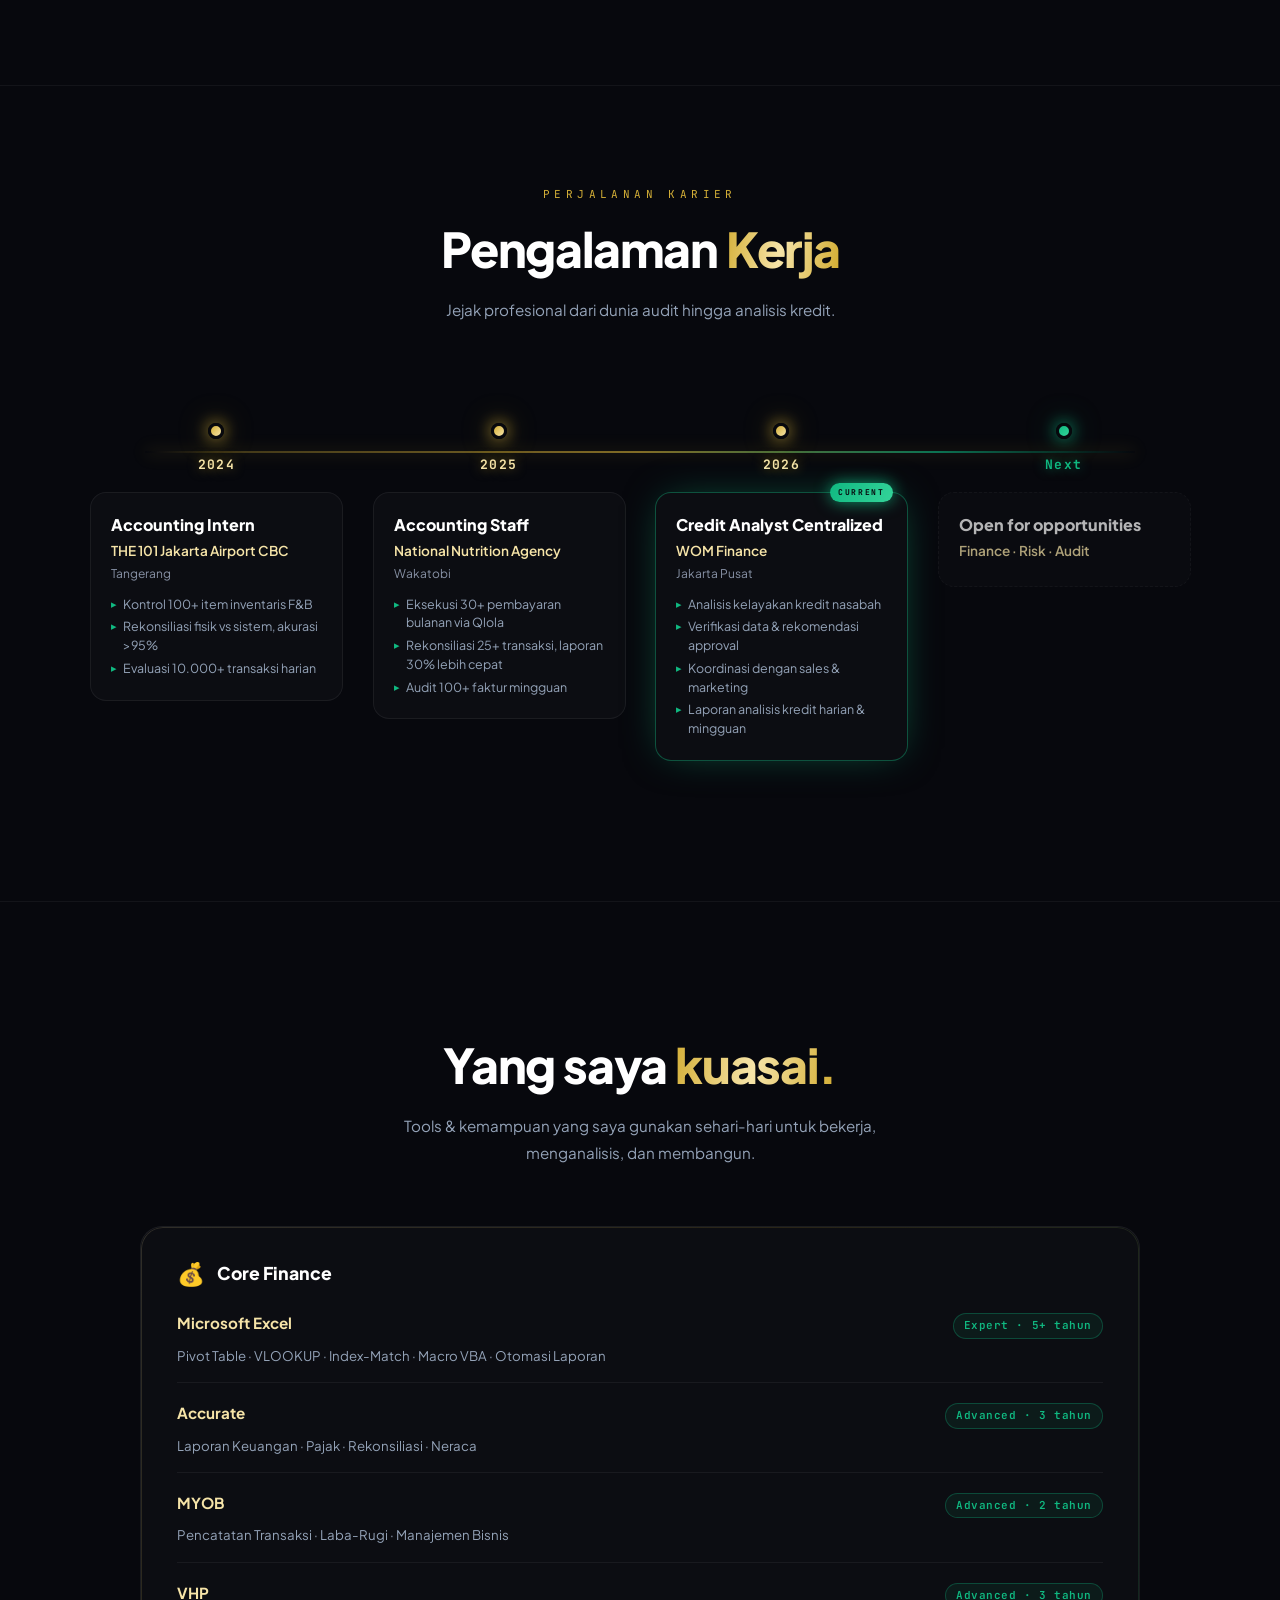
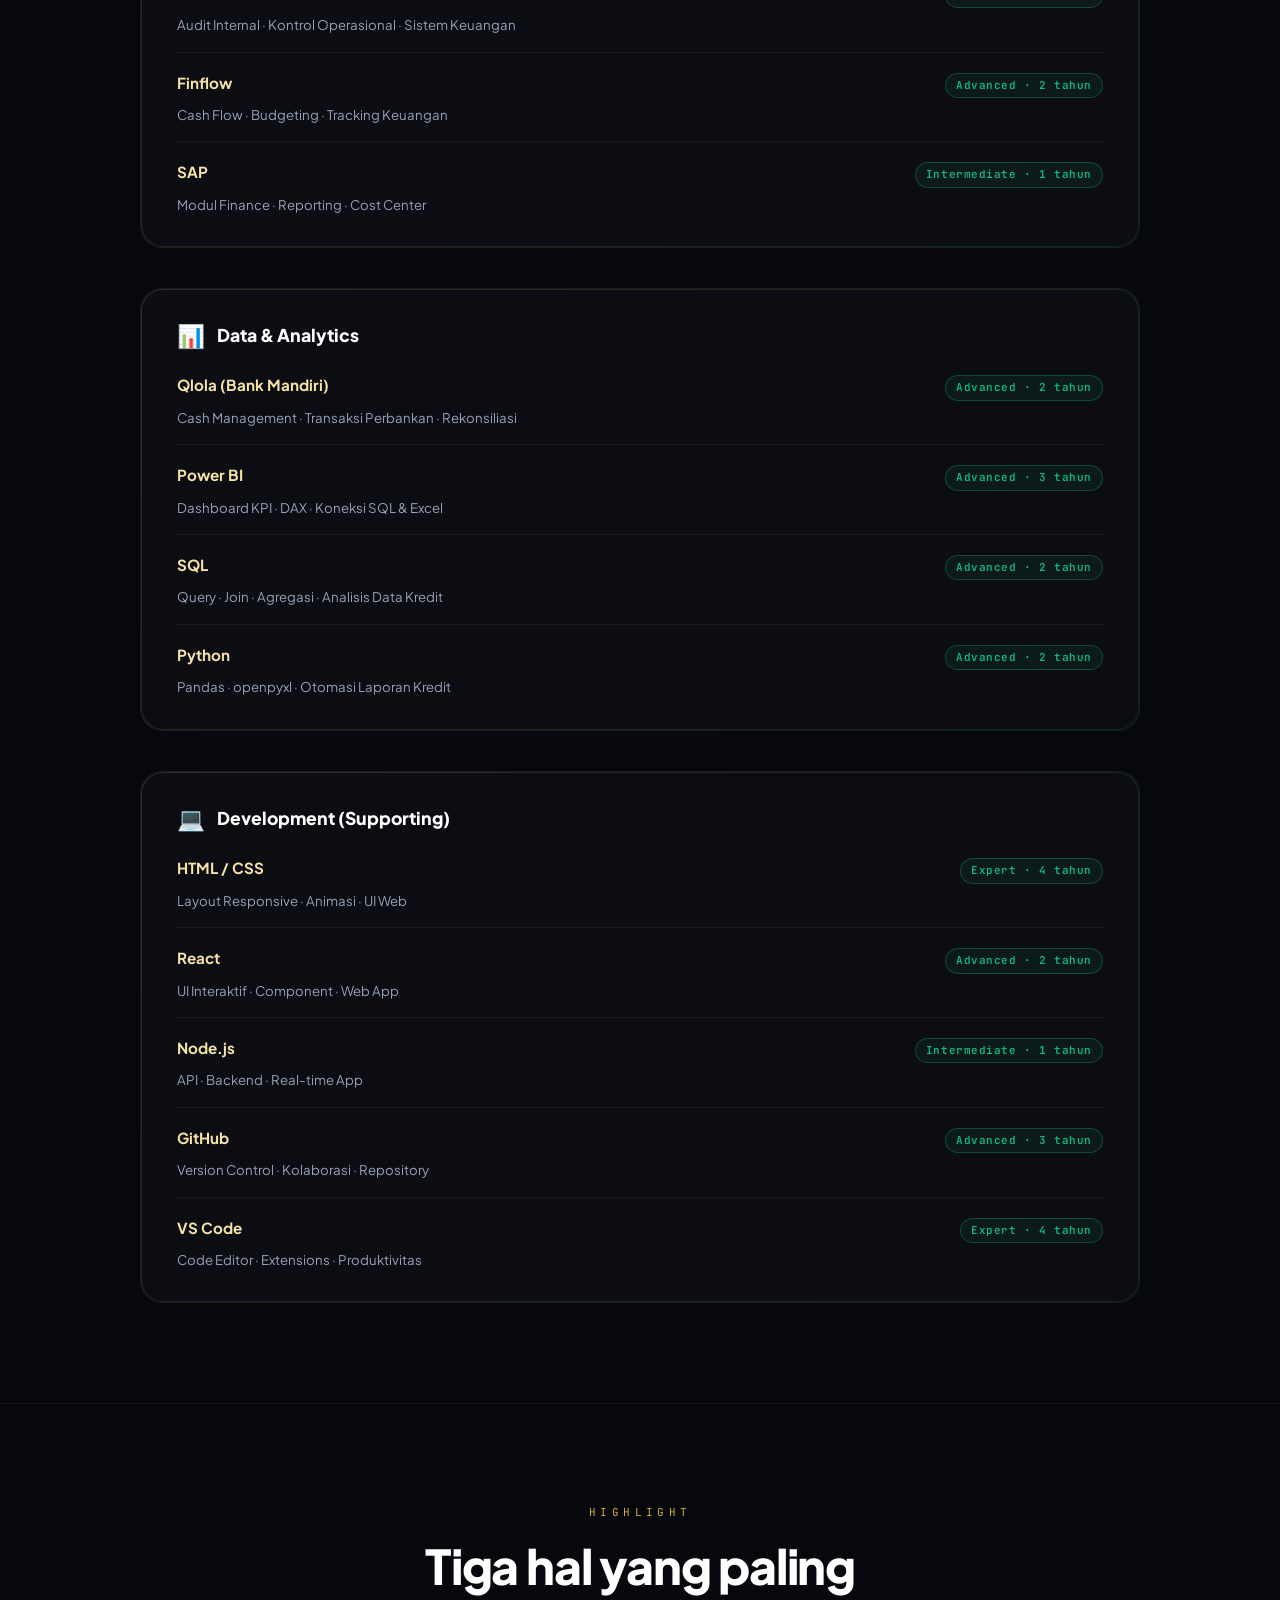
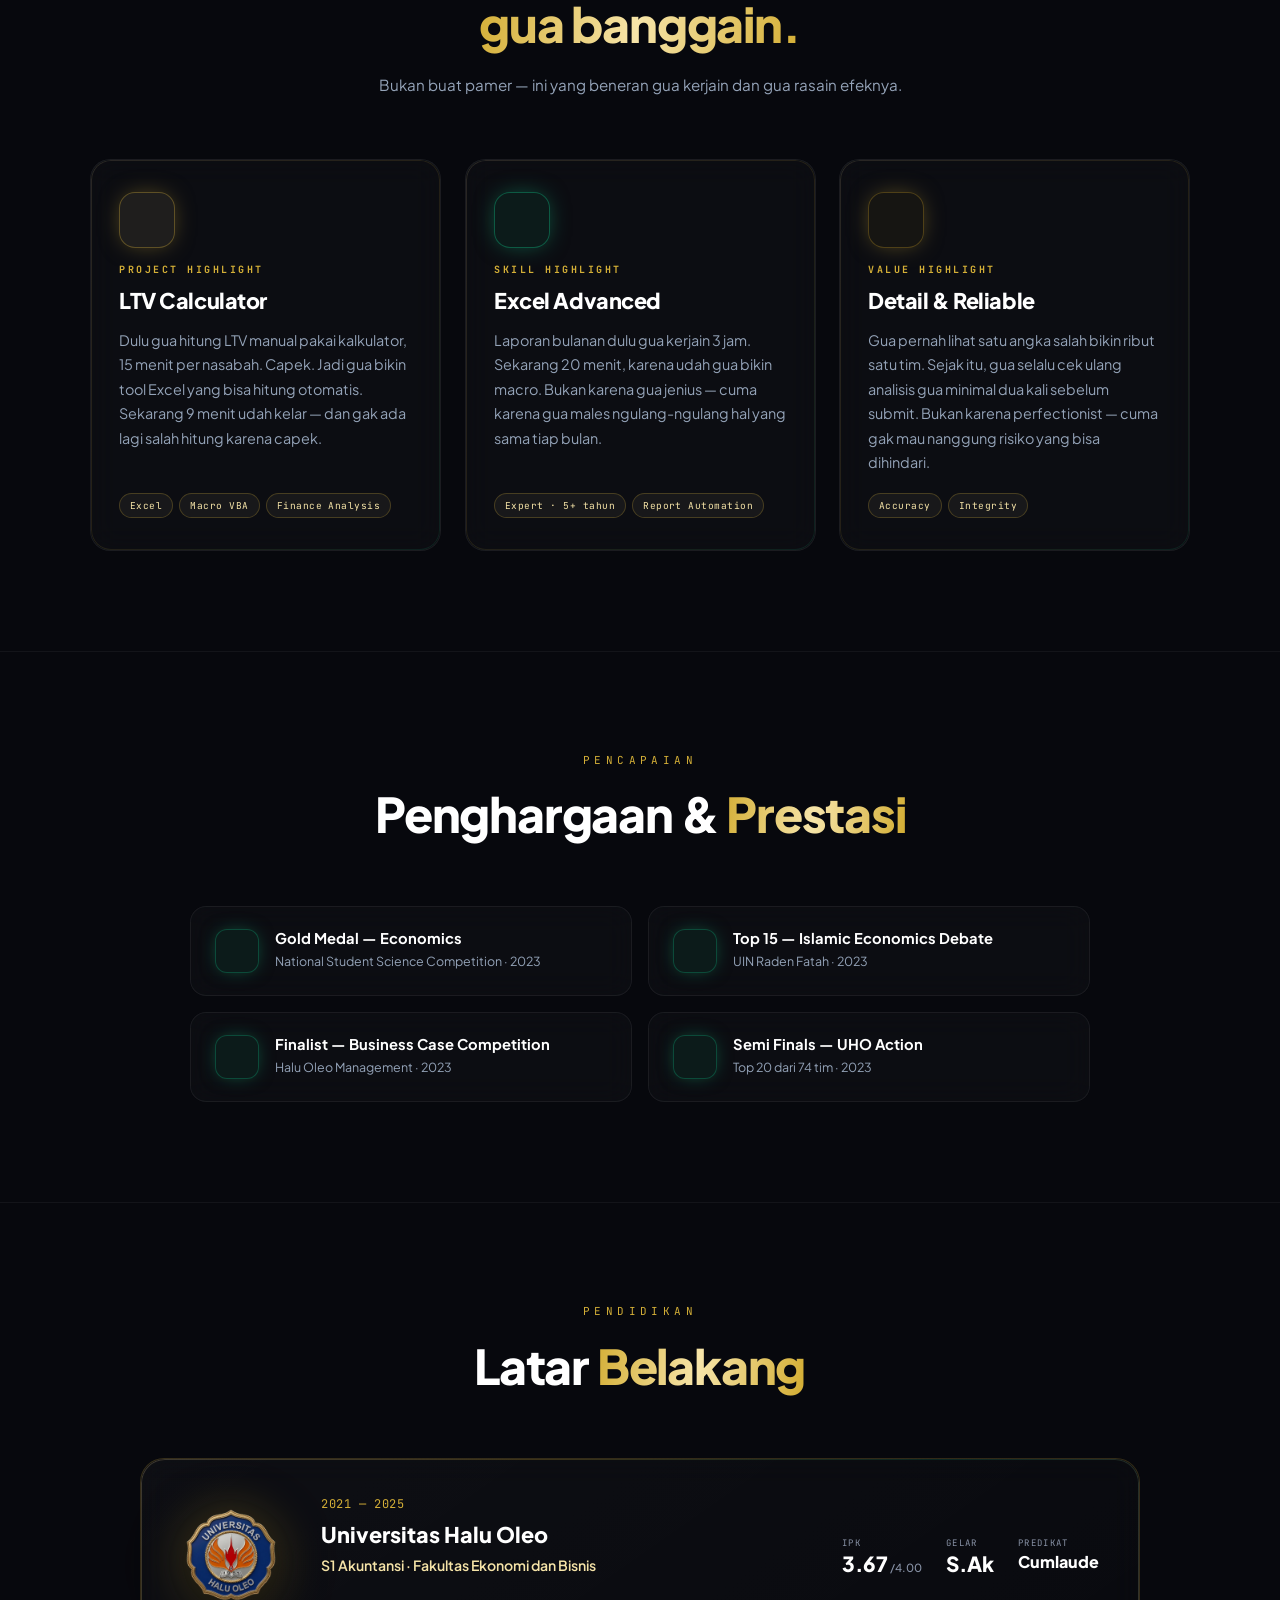
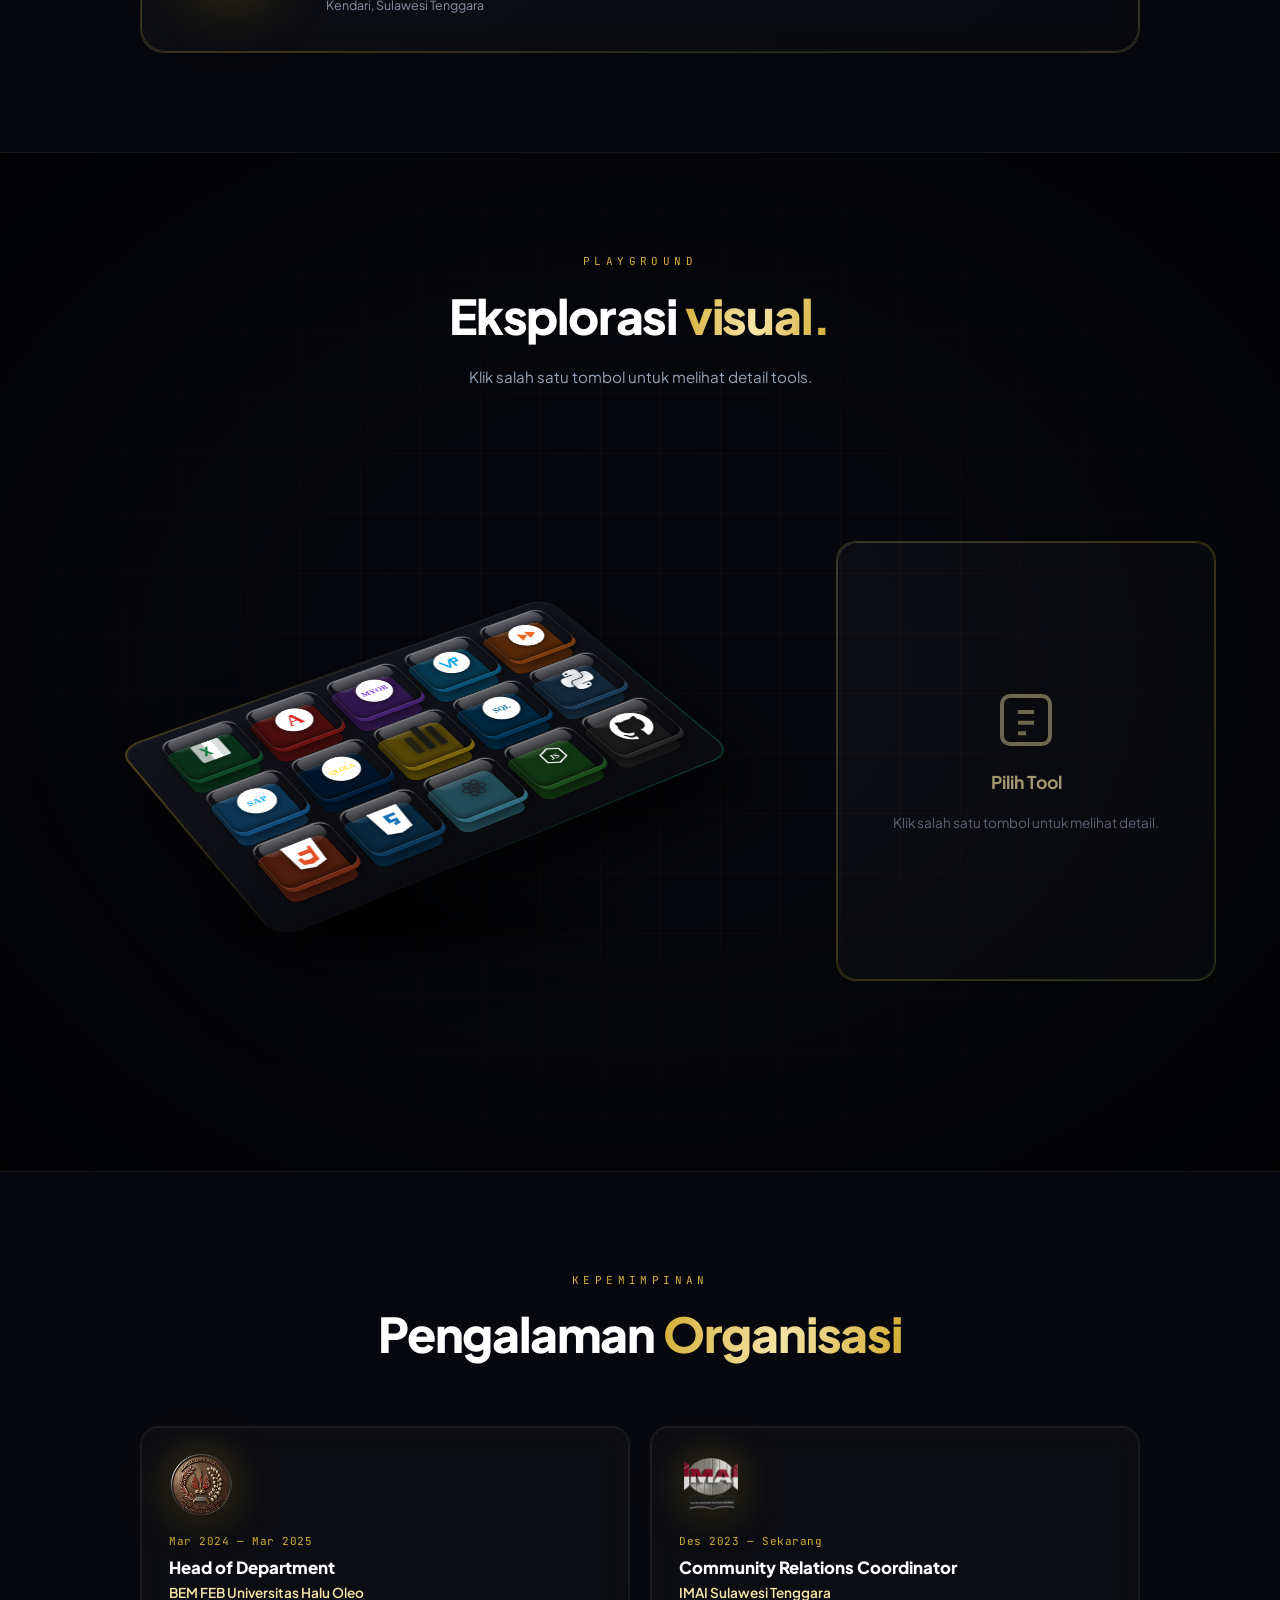
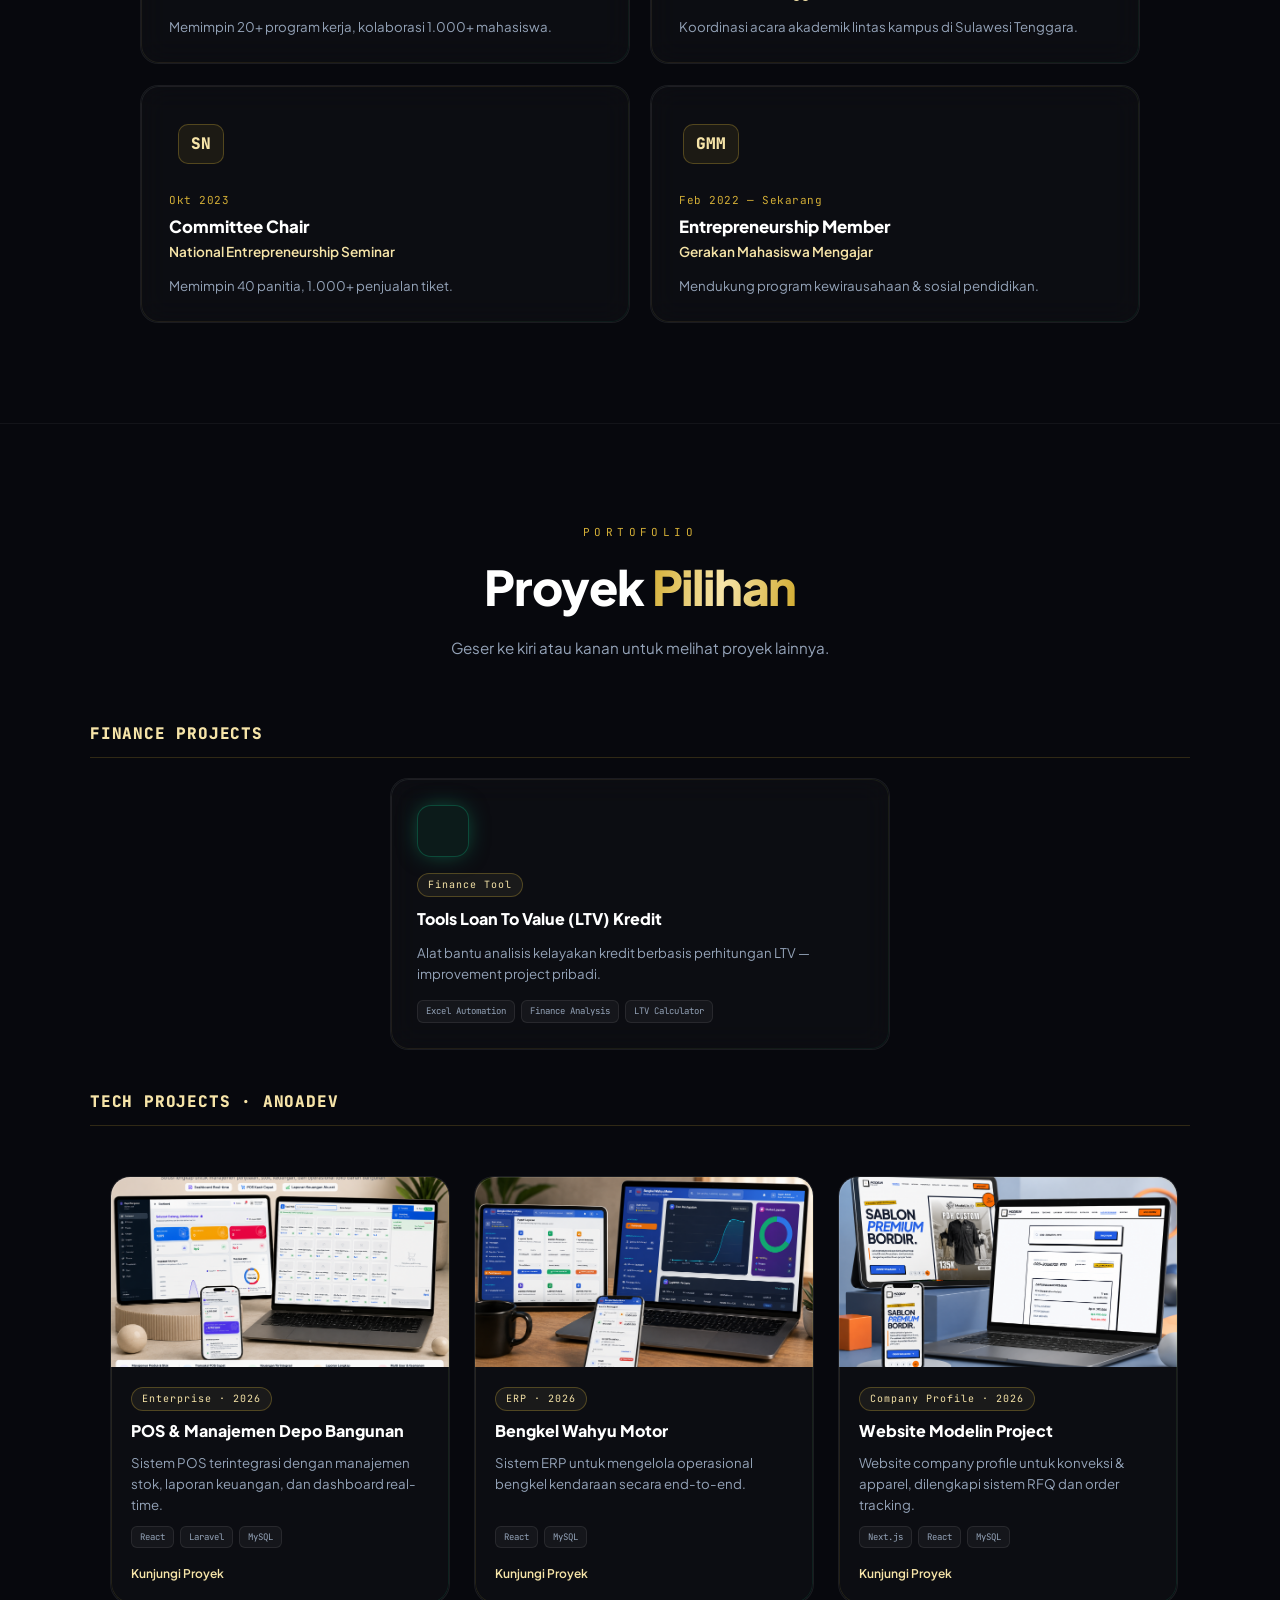
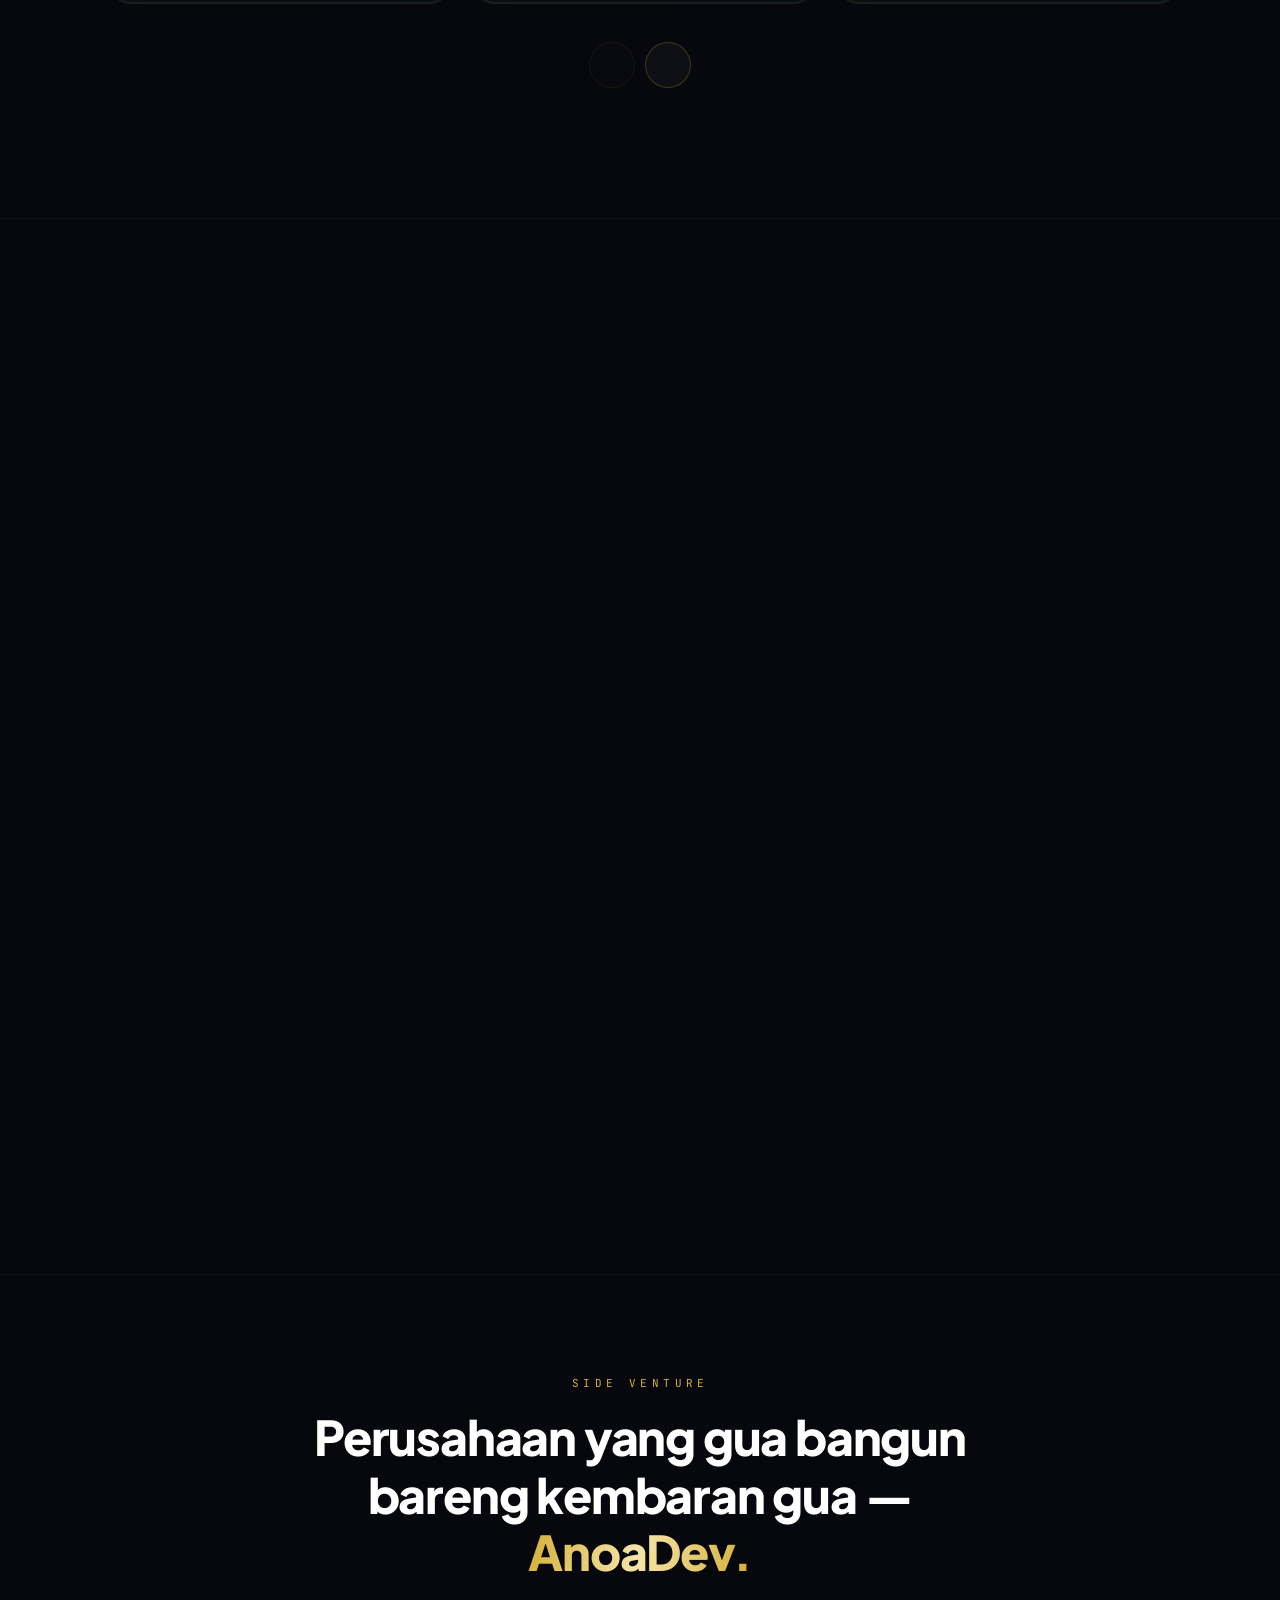
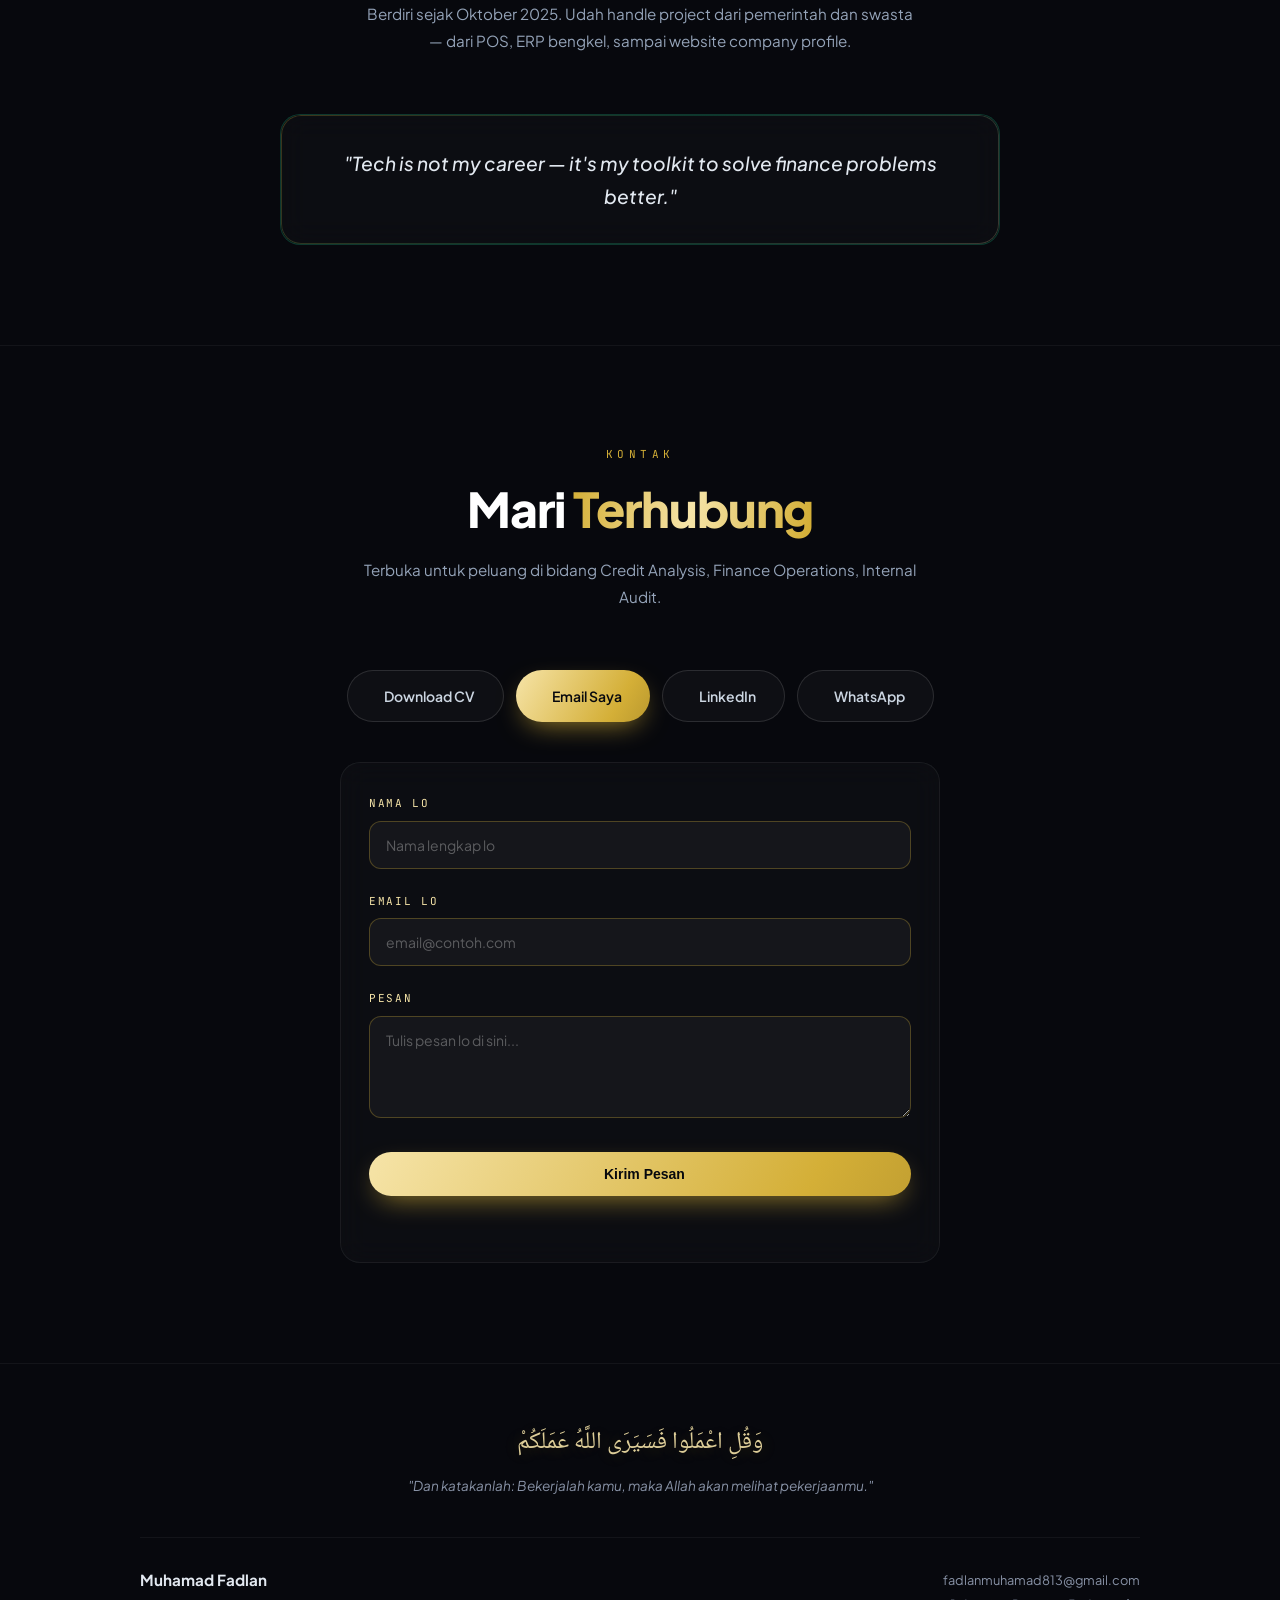
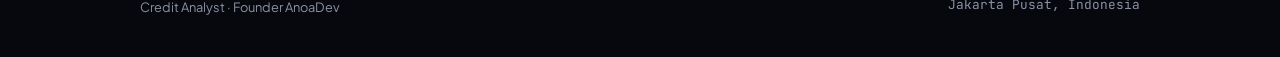
==== commit 1cbda2e4: "ubah 3" ====
--- a/index.html
+++ b/index.html
@@ -1734,6 +1734,7 @@
     </section>
 
     <!-- ANOADEV -->
+    <!-- ANOADEV -->
     <section id="founder" class="section-anoadev">
       <div class="container-x">
         <div class="section-head">
@@ -1742,17 +1743,17 @@
           </p>
           <h2 class="section-title reveal">
             <span data-i18n="anoa_title_1"
-              >Membangun sesuatu di luar finance —</span
+              >Perusahaan yang gua bangun bareng kembaran gua —</span
             >
             <span class="chrome-text">AnoaDev.</span>
           </h2>
           <p class="section-desc reveal" data-i18n="anoa_desc">
-            Studio kecil yang fokus pada tools keuangan dan sistem bisnis. Cara
-            saya mengasah problem-solving dan berpikir end-to-end.
+            Berdiri sejak Oktober 2025. Udah handle project dari pemerintah dan
+            swasta — dari POS, ERP bengkel, sampai website company profile.
           </p>
         </div>
         <div class="anoadev-quote reveal">
-          <p>
+          <p data-i18n="anoa_quote">
             "Tech is not my career — it's my toolkit to solve finance problems
             better."
           </p>
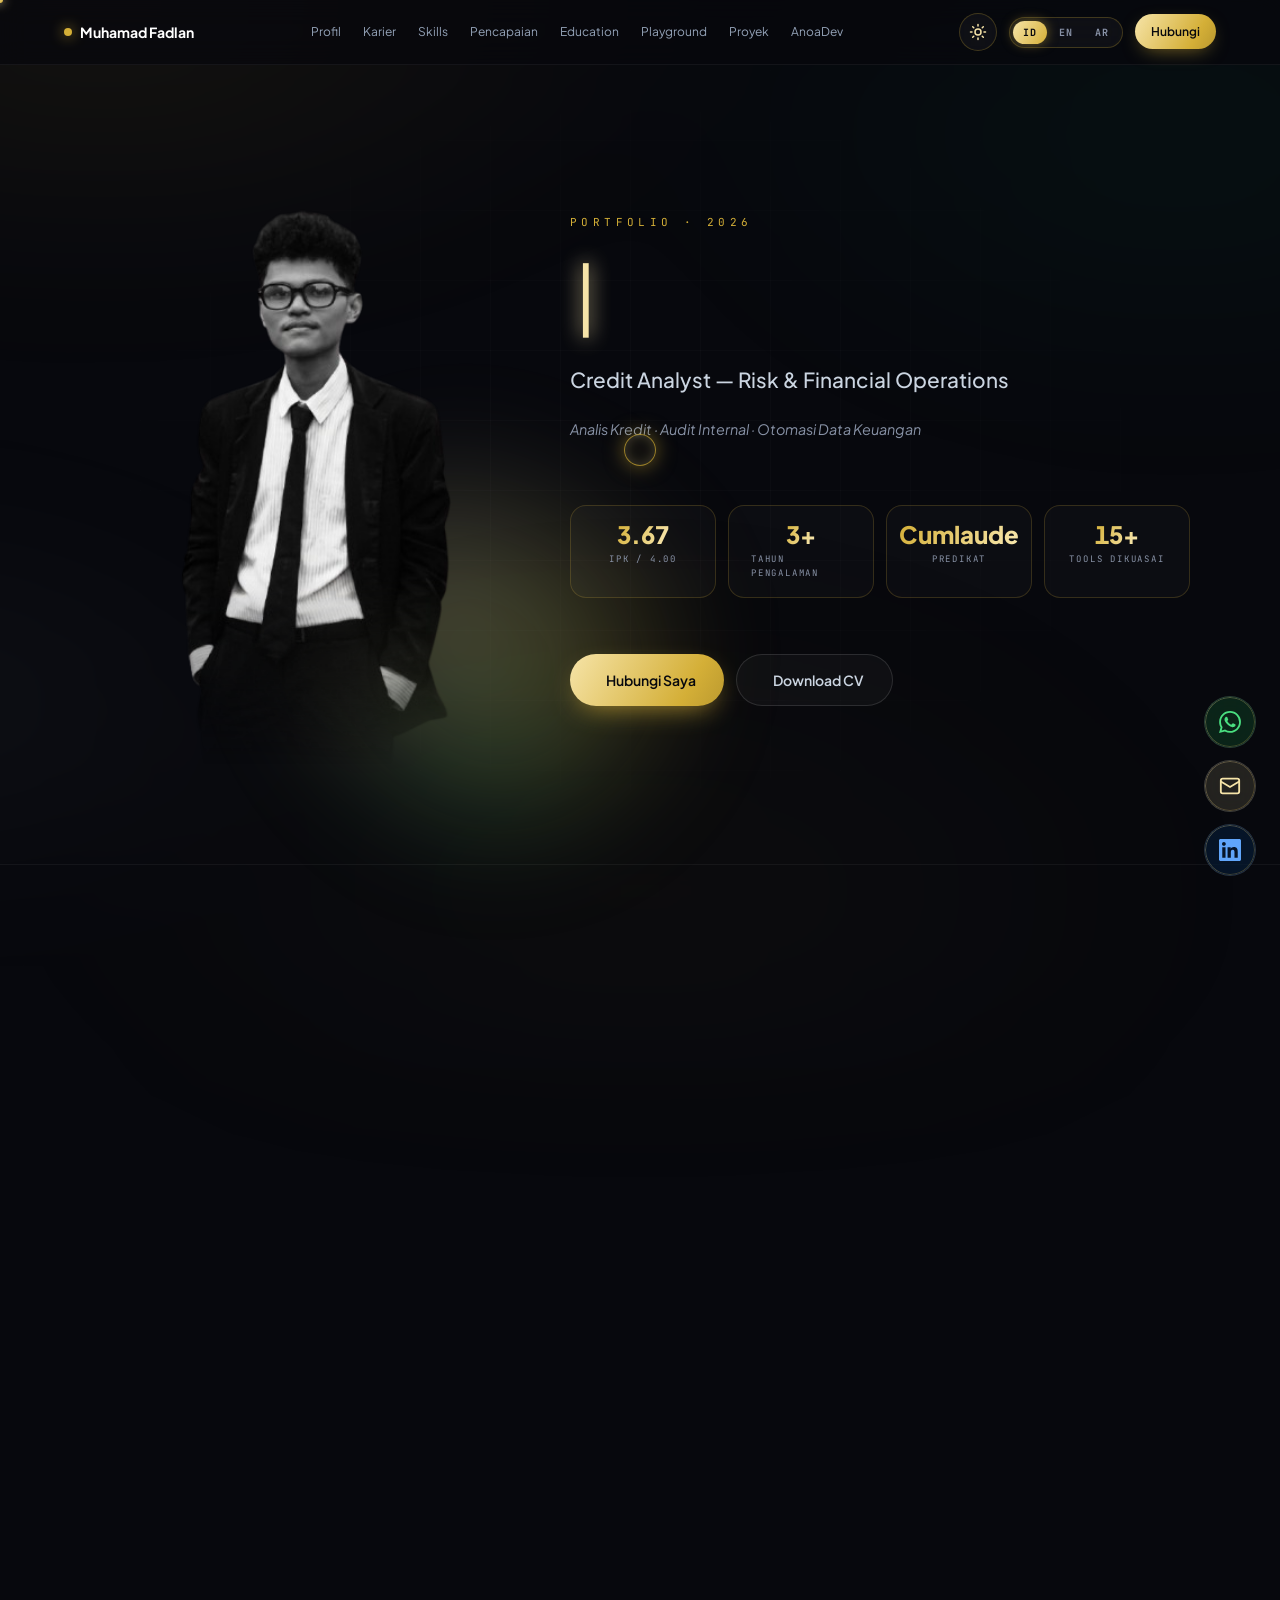
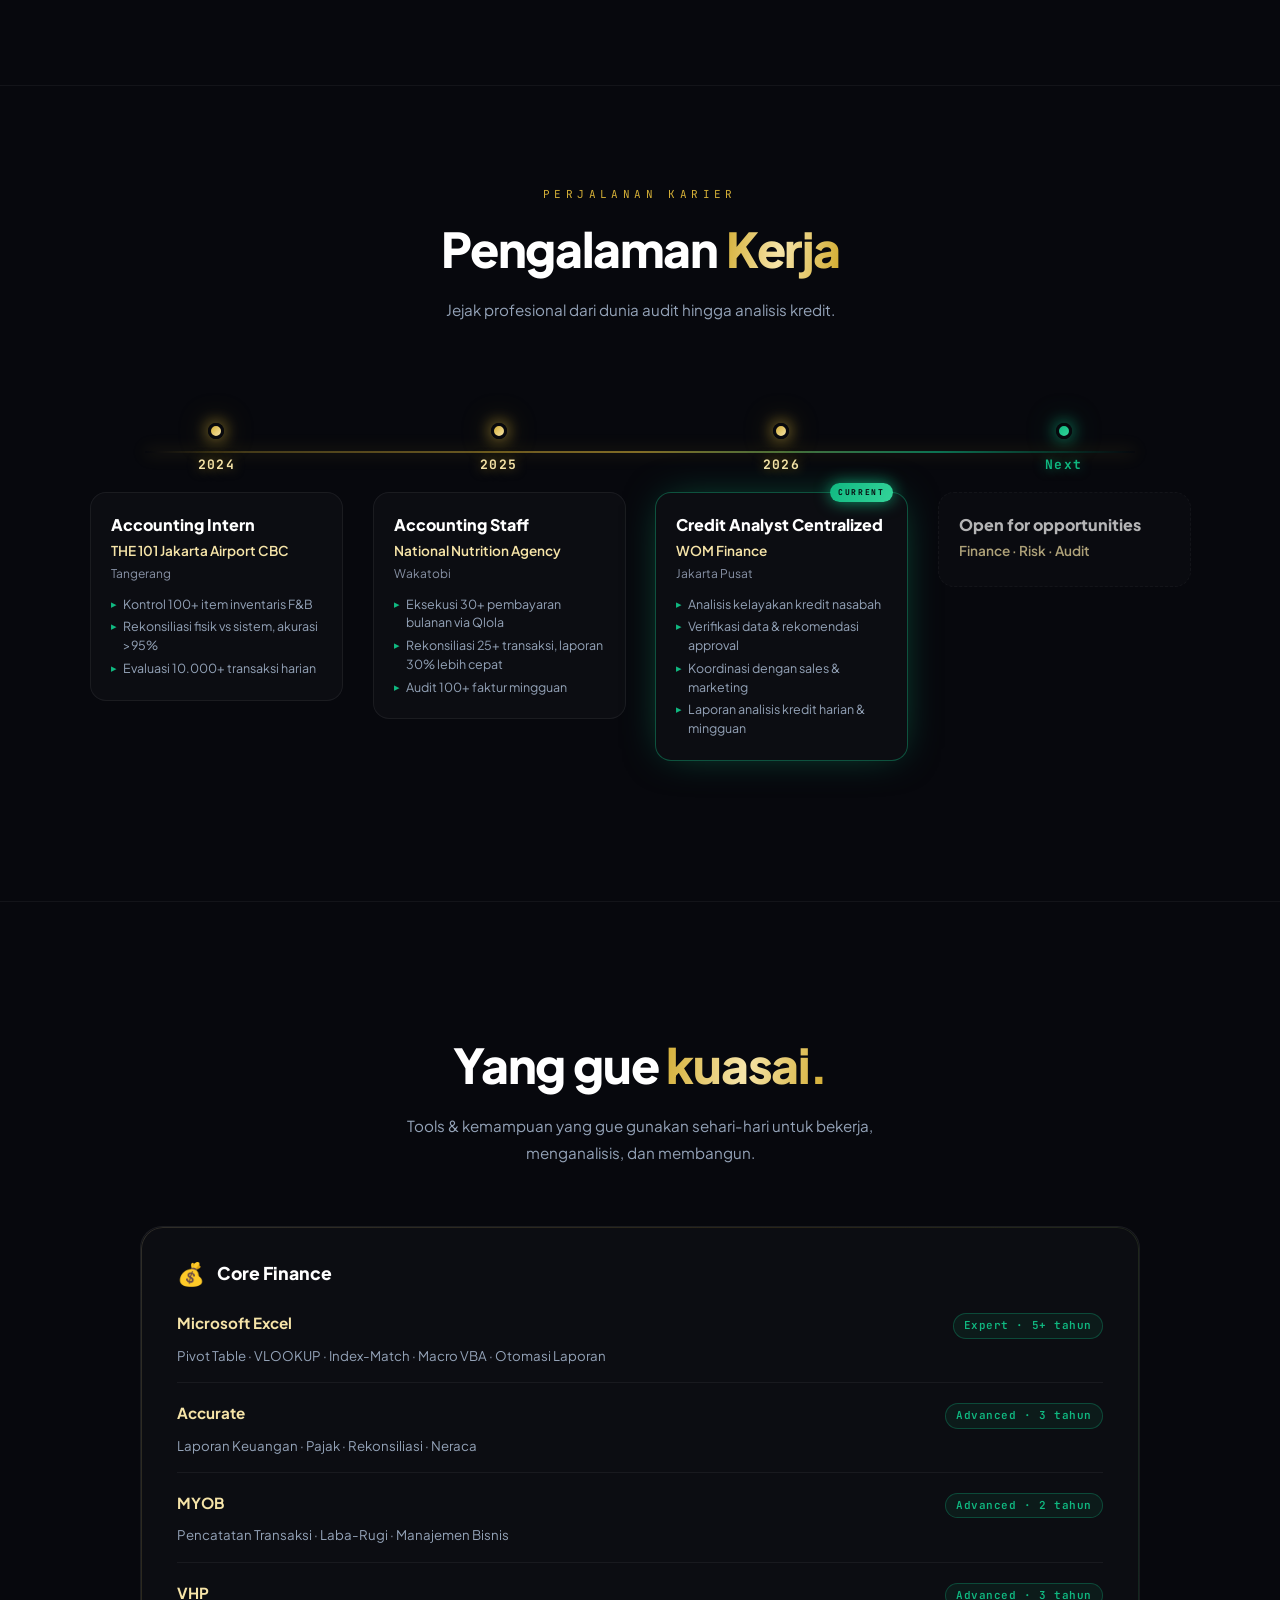
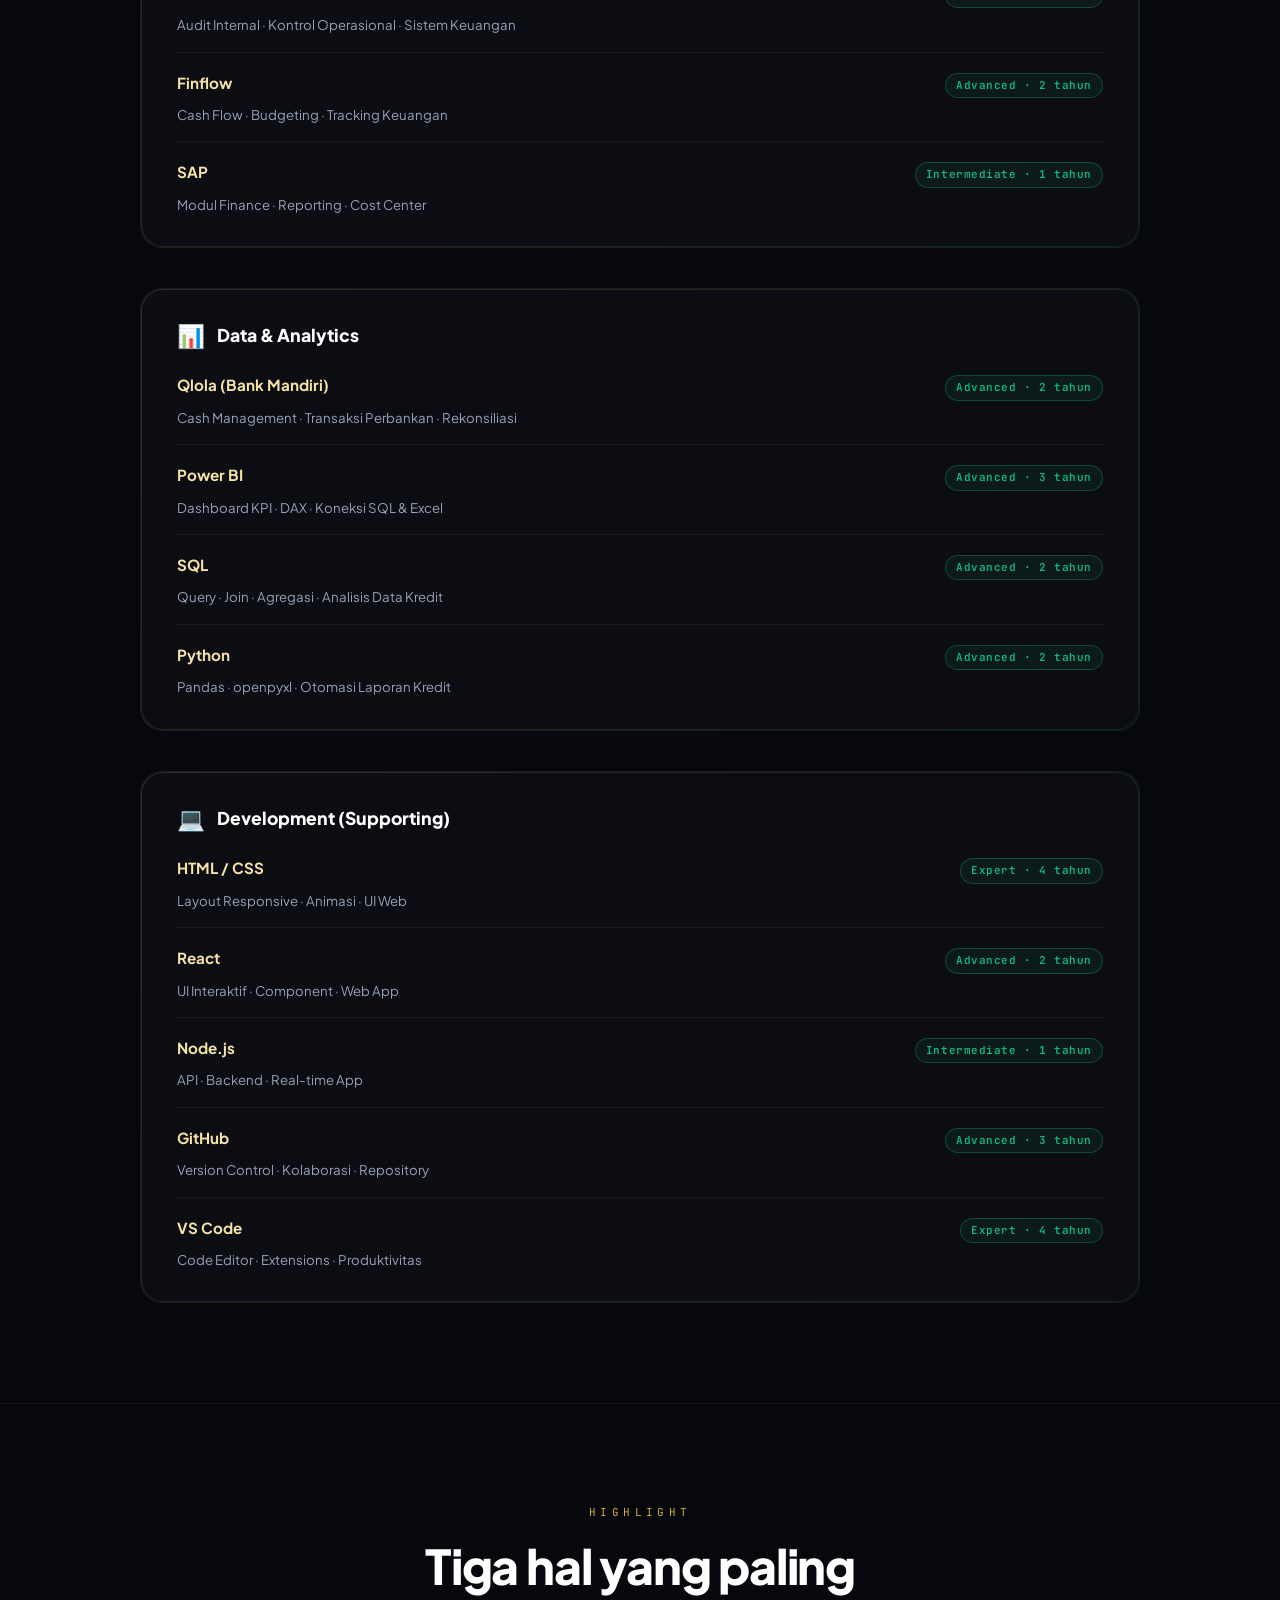
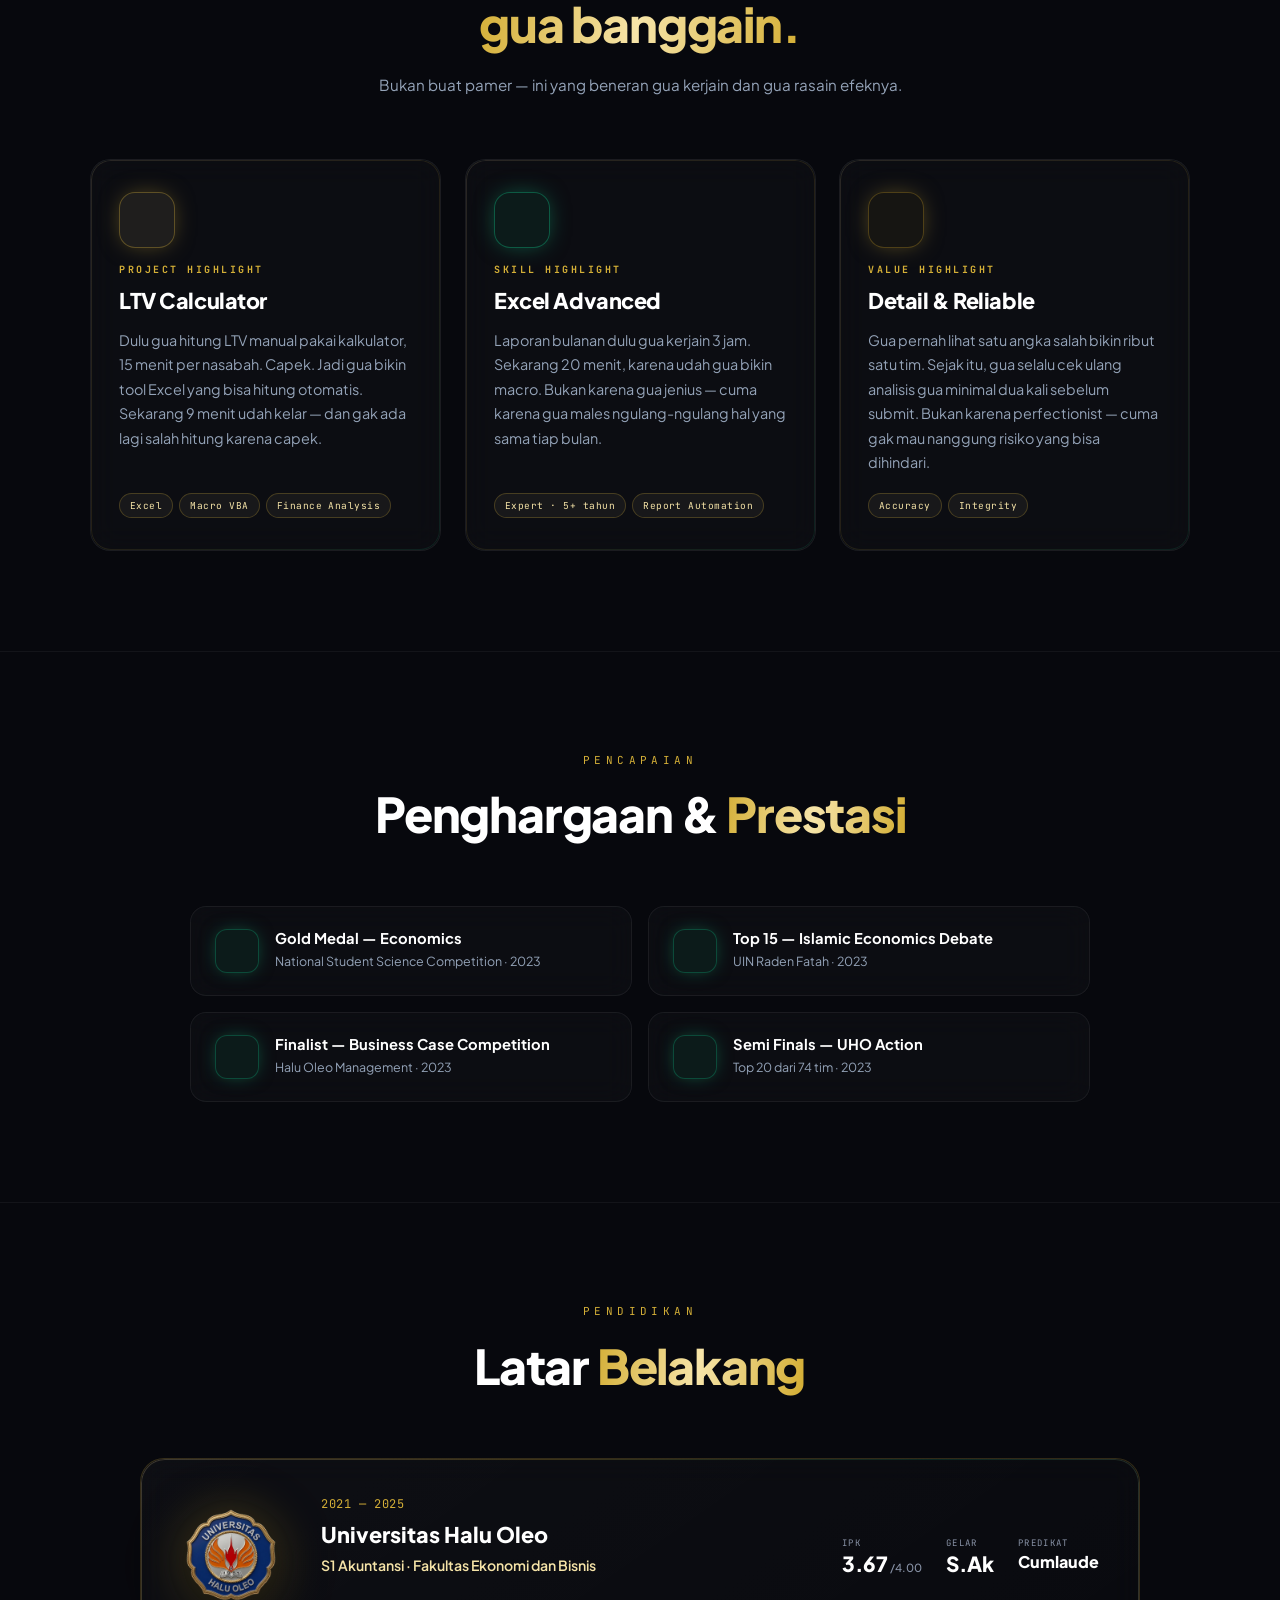
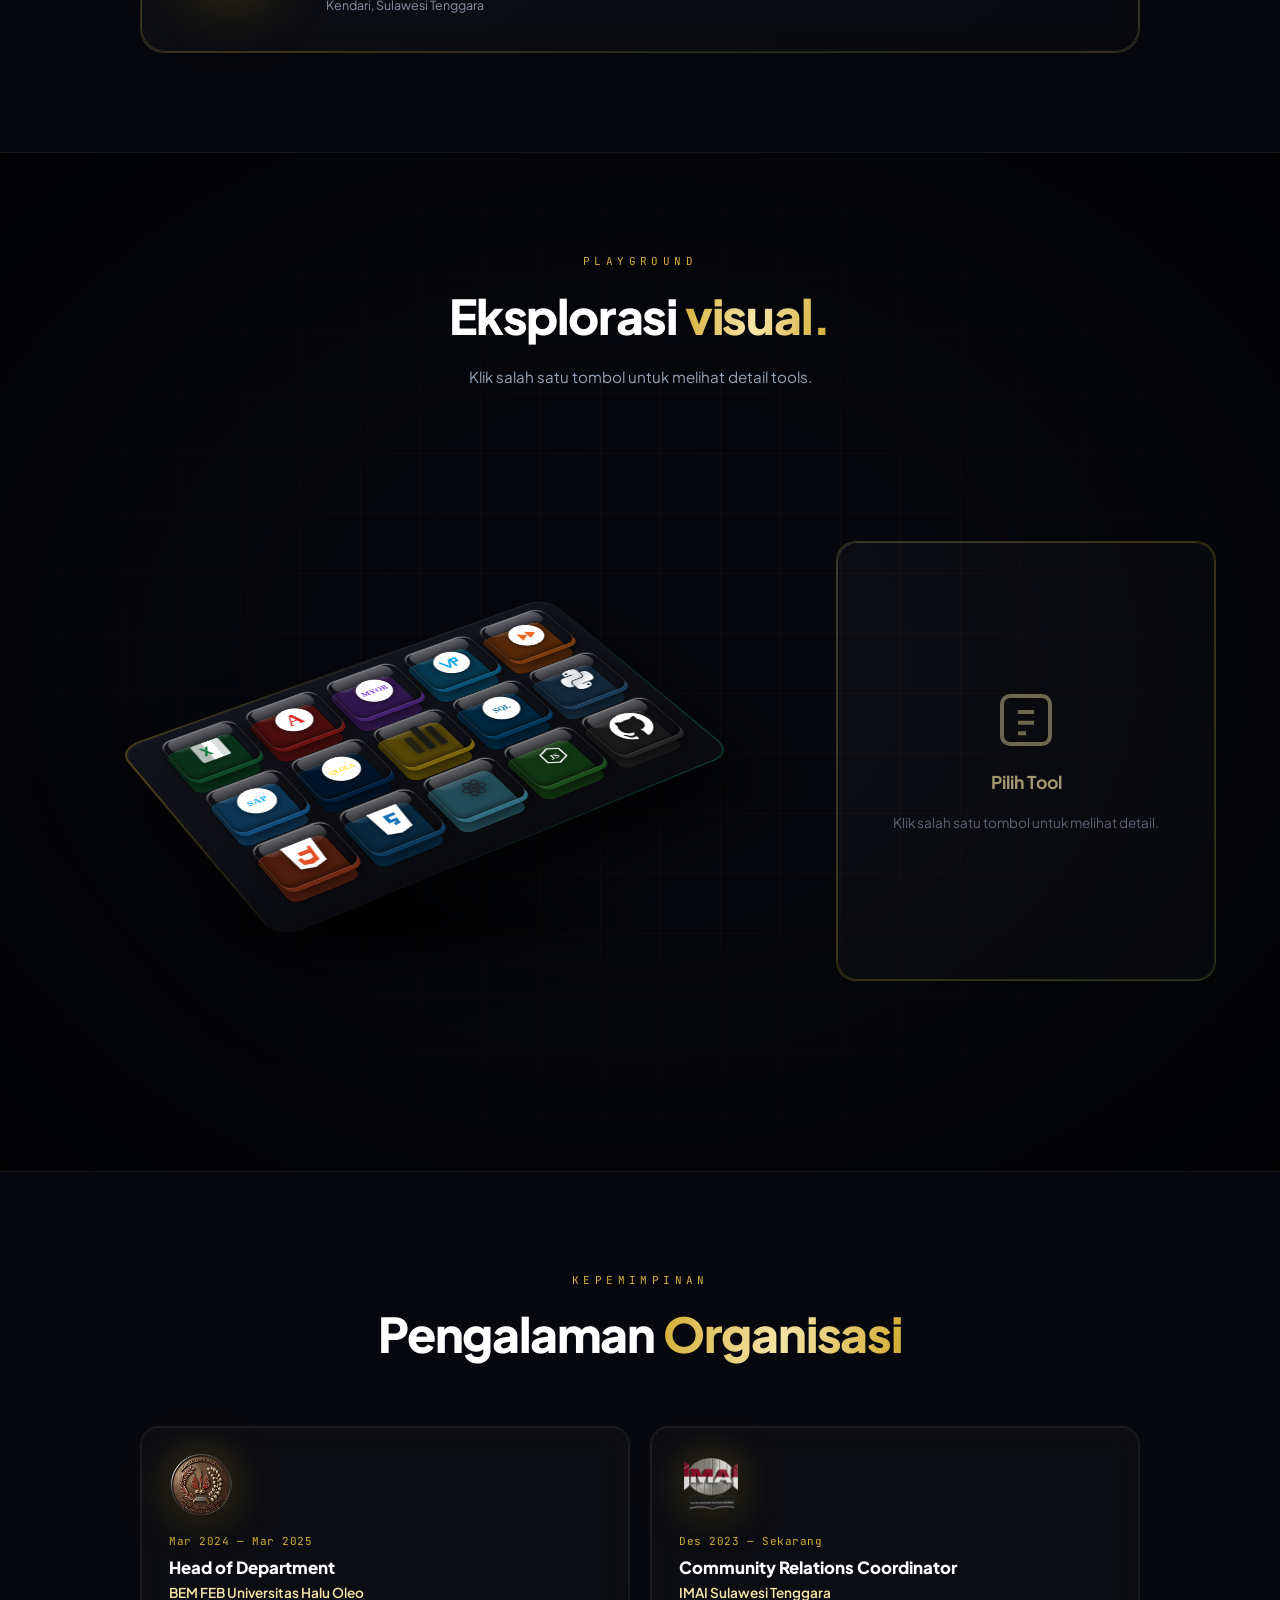
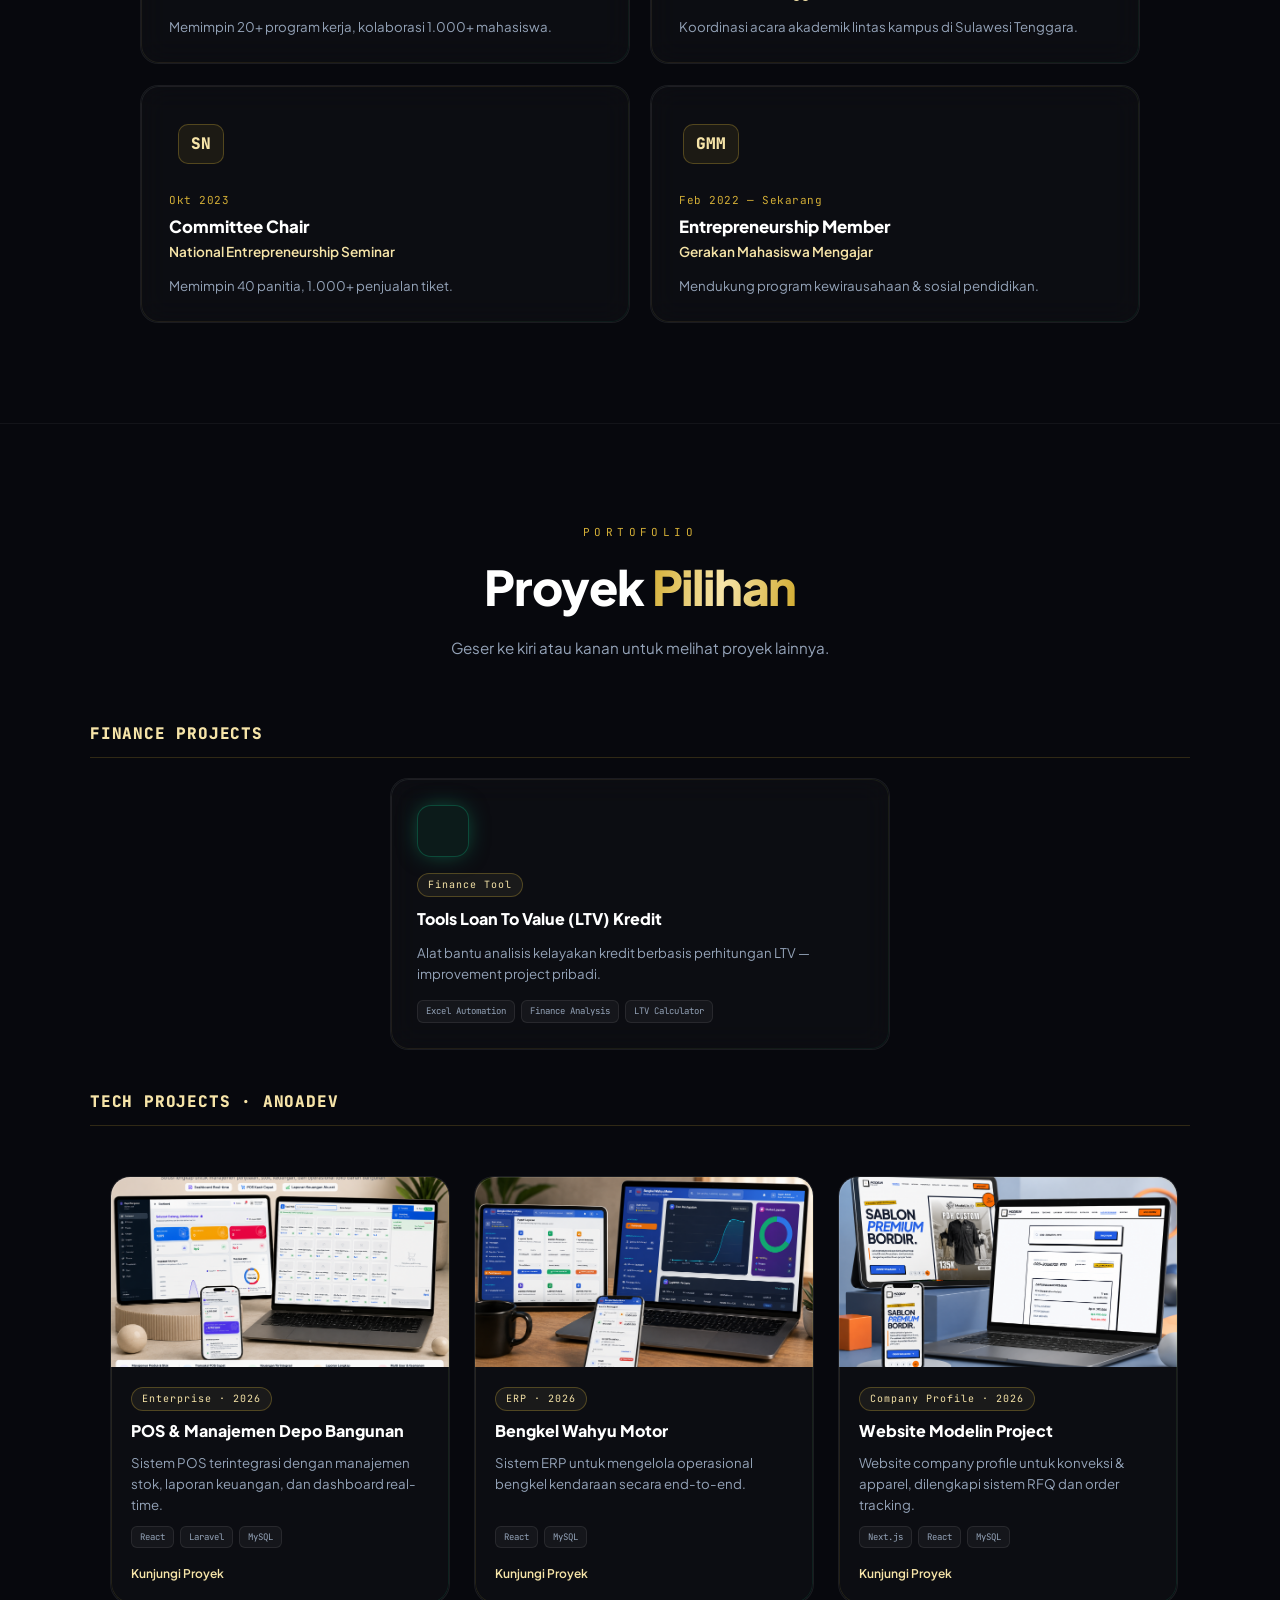
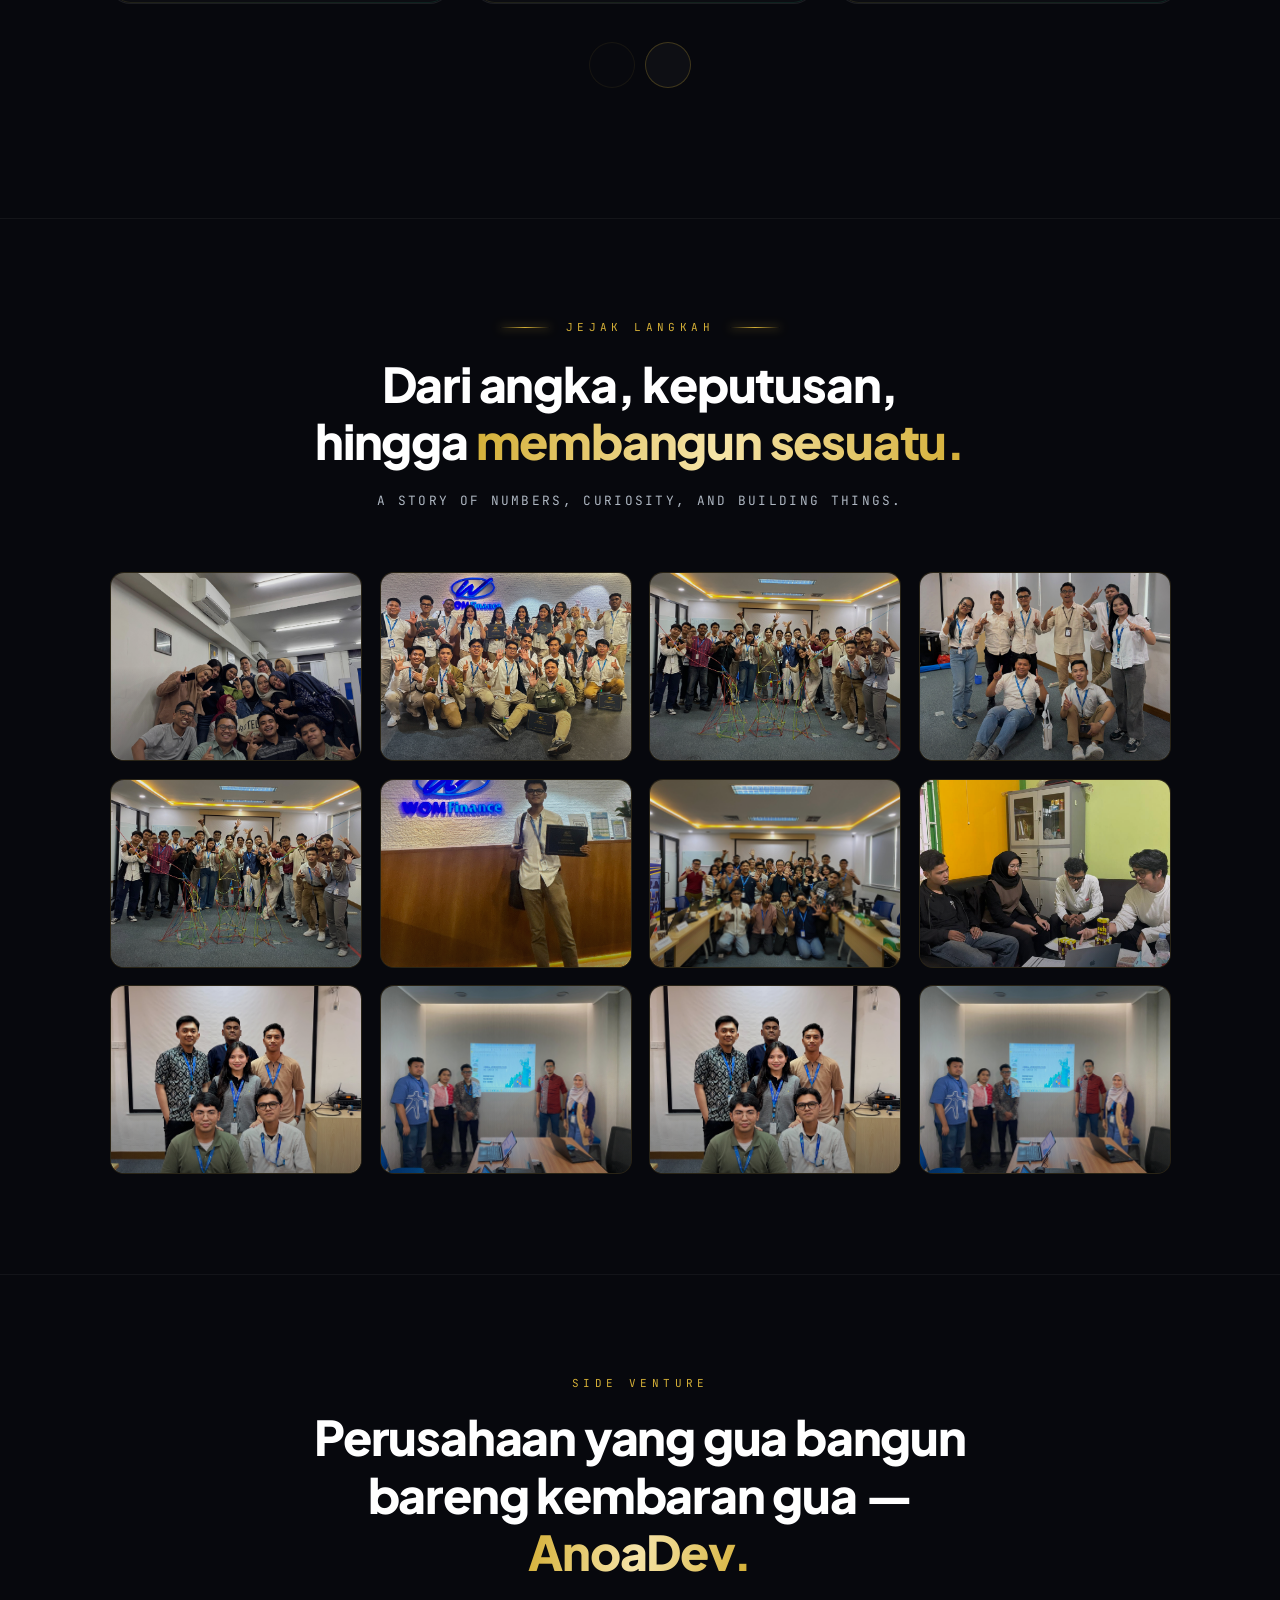
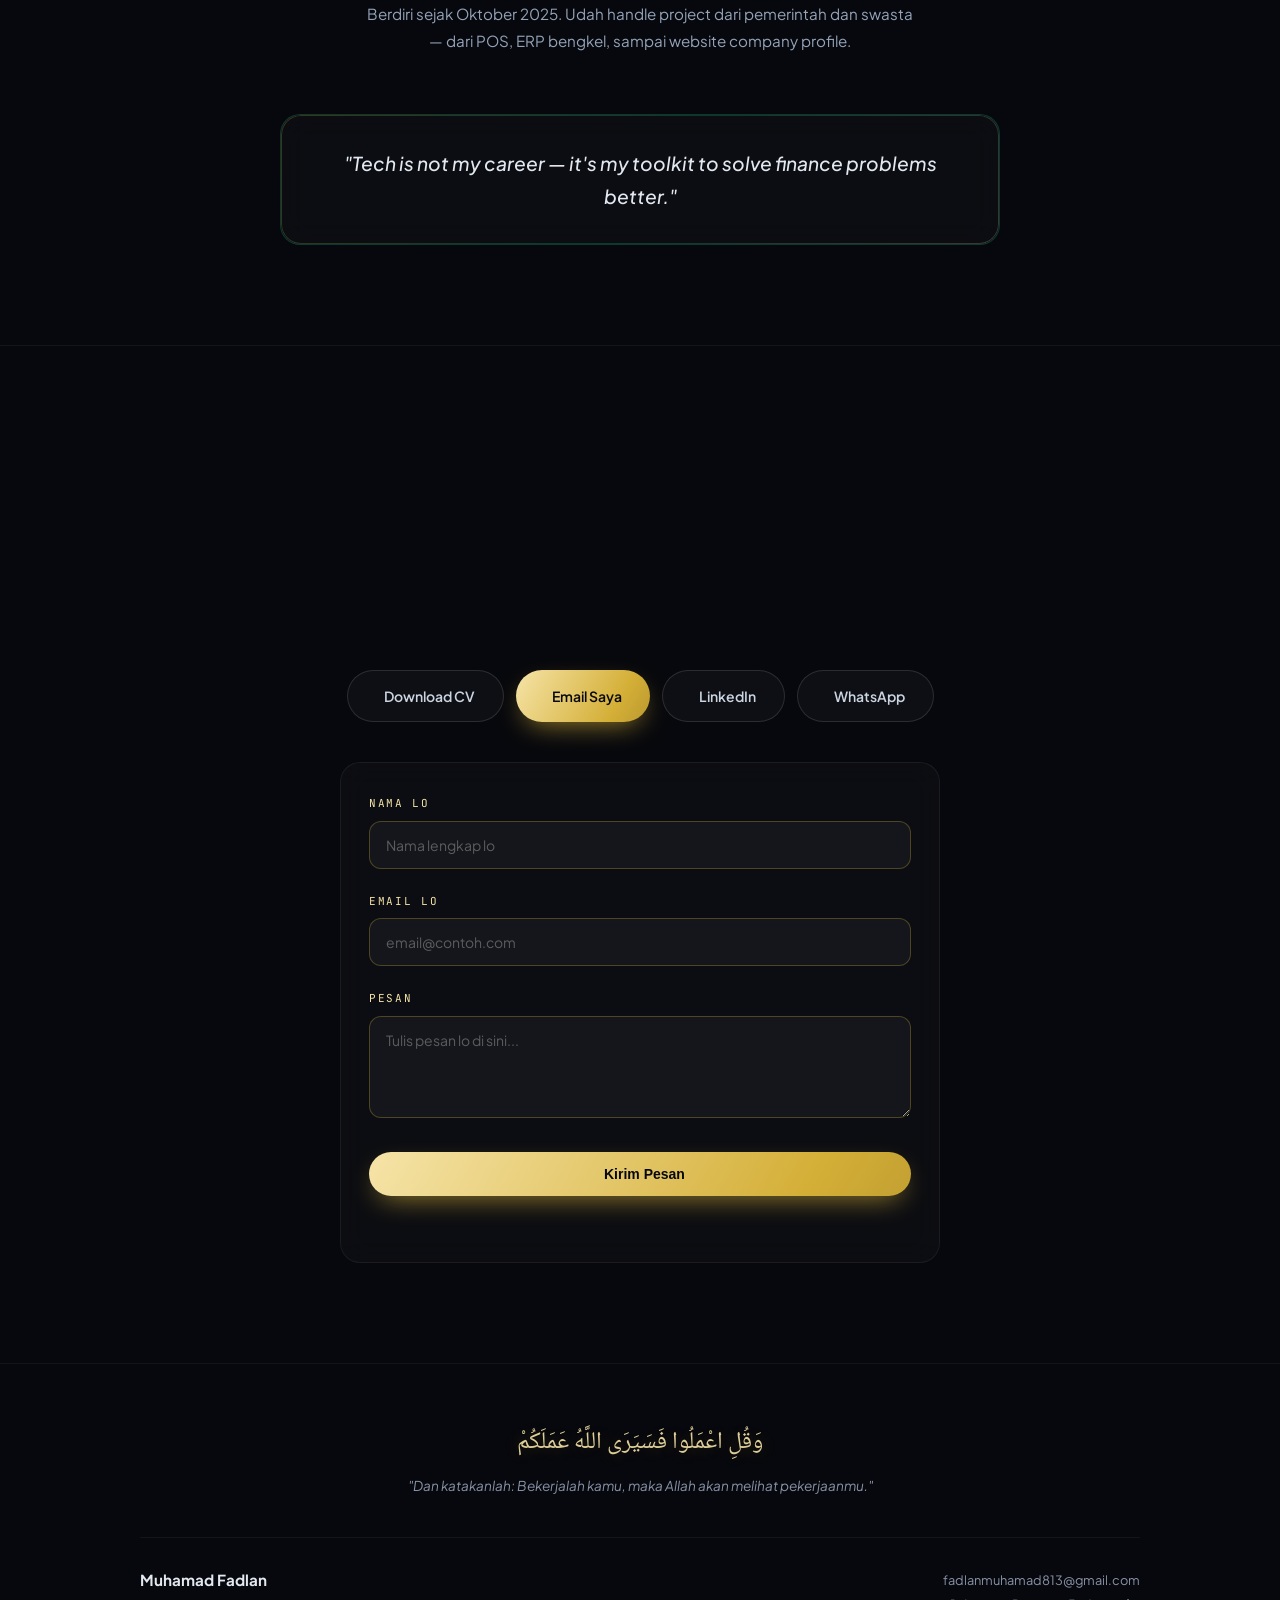
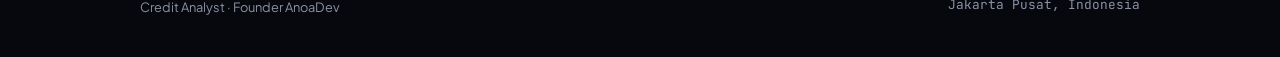
==== commit 960b7499: "fix 4" ====
--- a/index.html
+++ b/index.html
@@ -436,11 +436,11 @@
             Skills & Tools
           </p>
           <h2 class="section-title reveal">
-            <span data-i18n="skills_title_1">Yang saya</span>
+            <span data-i18n="skills_title_1">Yang gua</span>
             <span class="chrome-text" data-i18n="skills_title_2">kuasai.</span>
           </h2>
           <p class="section-desc reveal" data-i18n="skills_desc">
-            Tools & kemampuan yang saya gunakan sehari-hari untuk bekerja,
+            Tools & kemampuan yang gua gunakan sehari-hari untuk bekerja,
             menganalisis, dan membangun.
           </p>
         </div>
